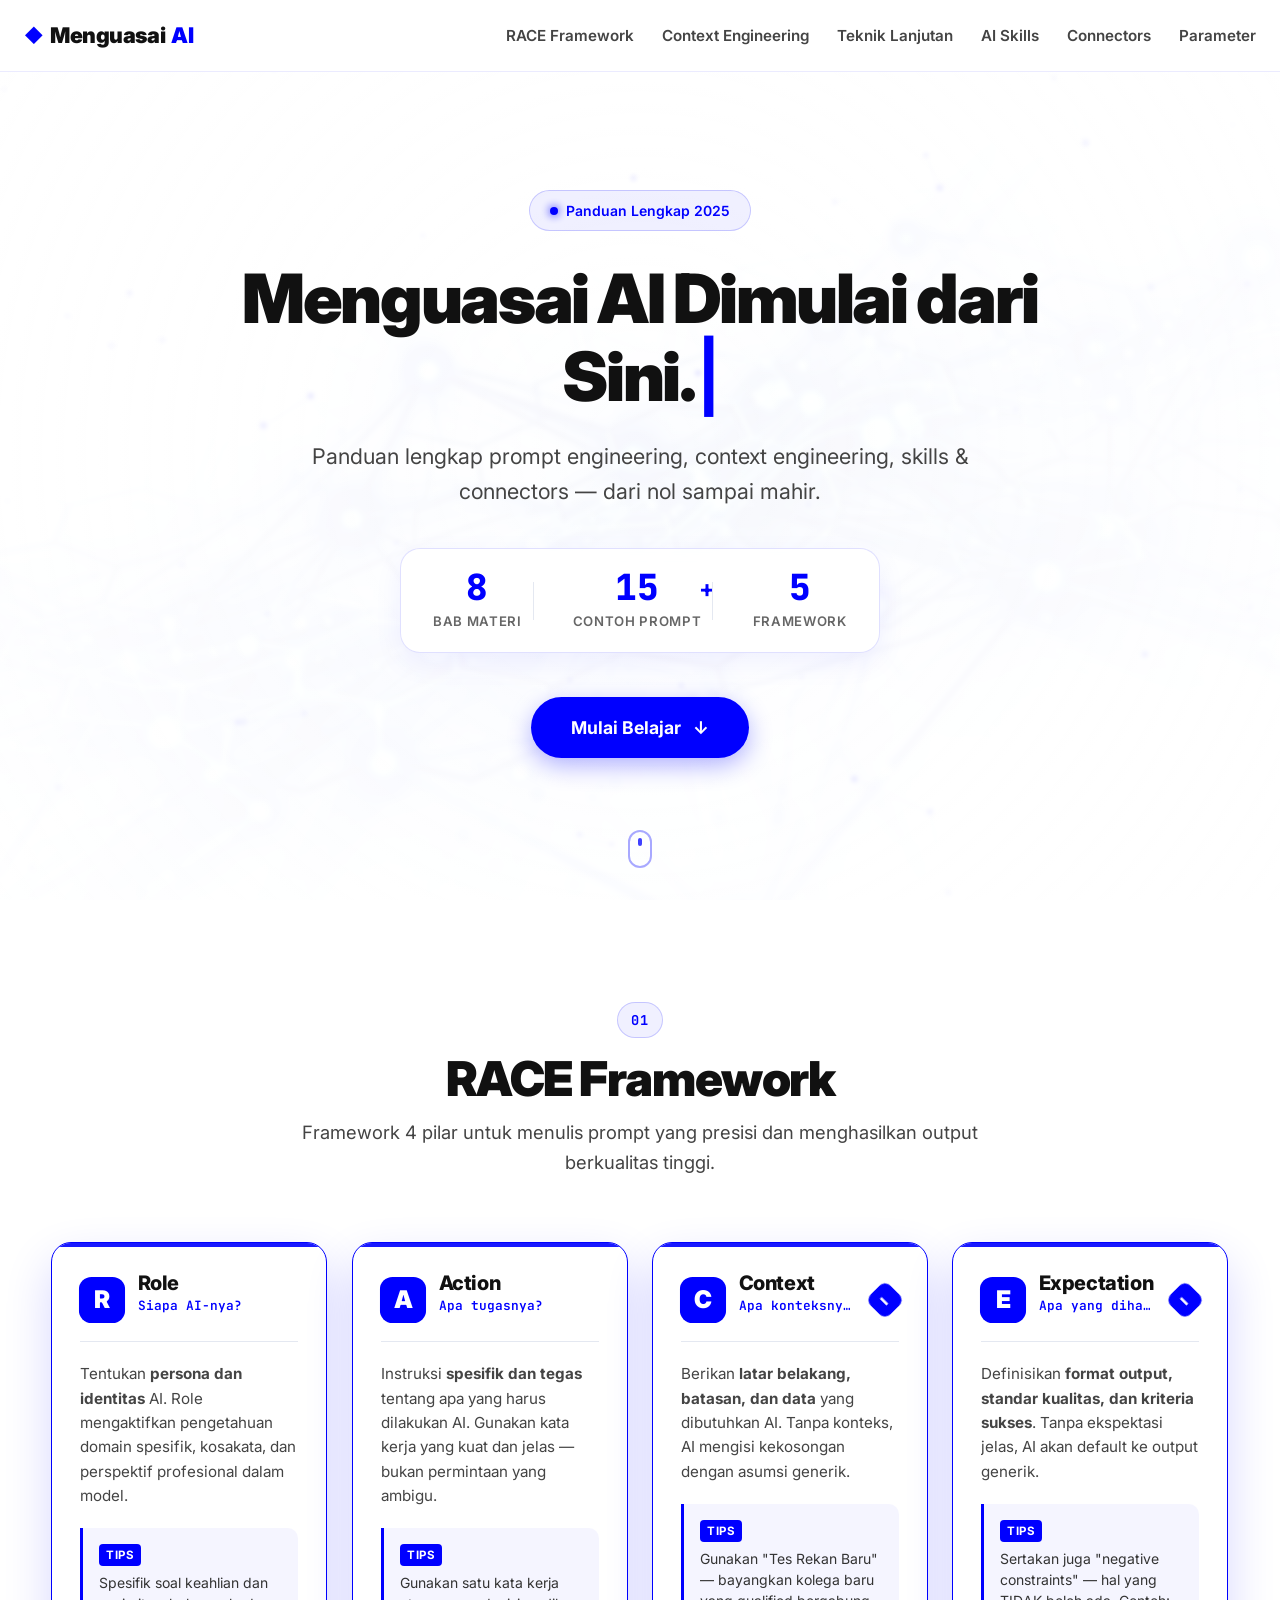
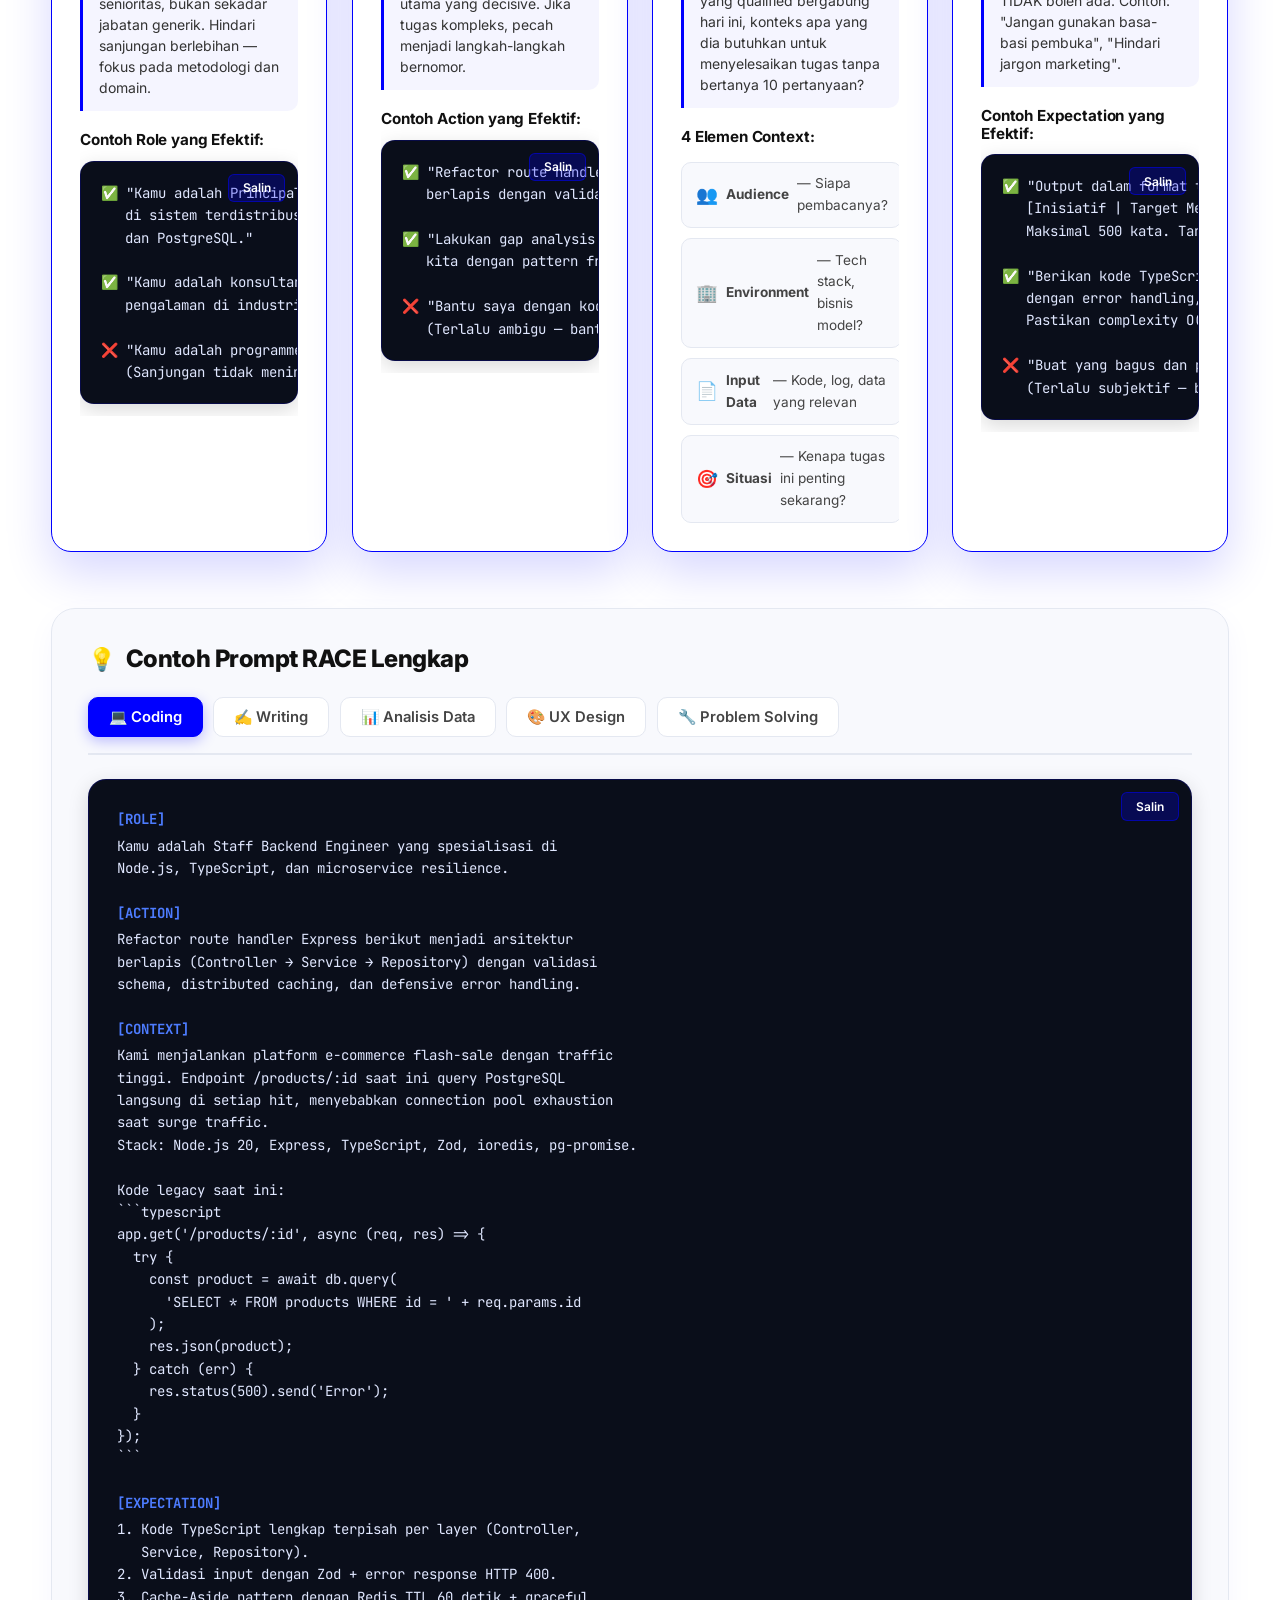
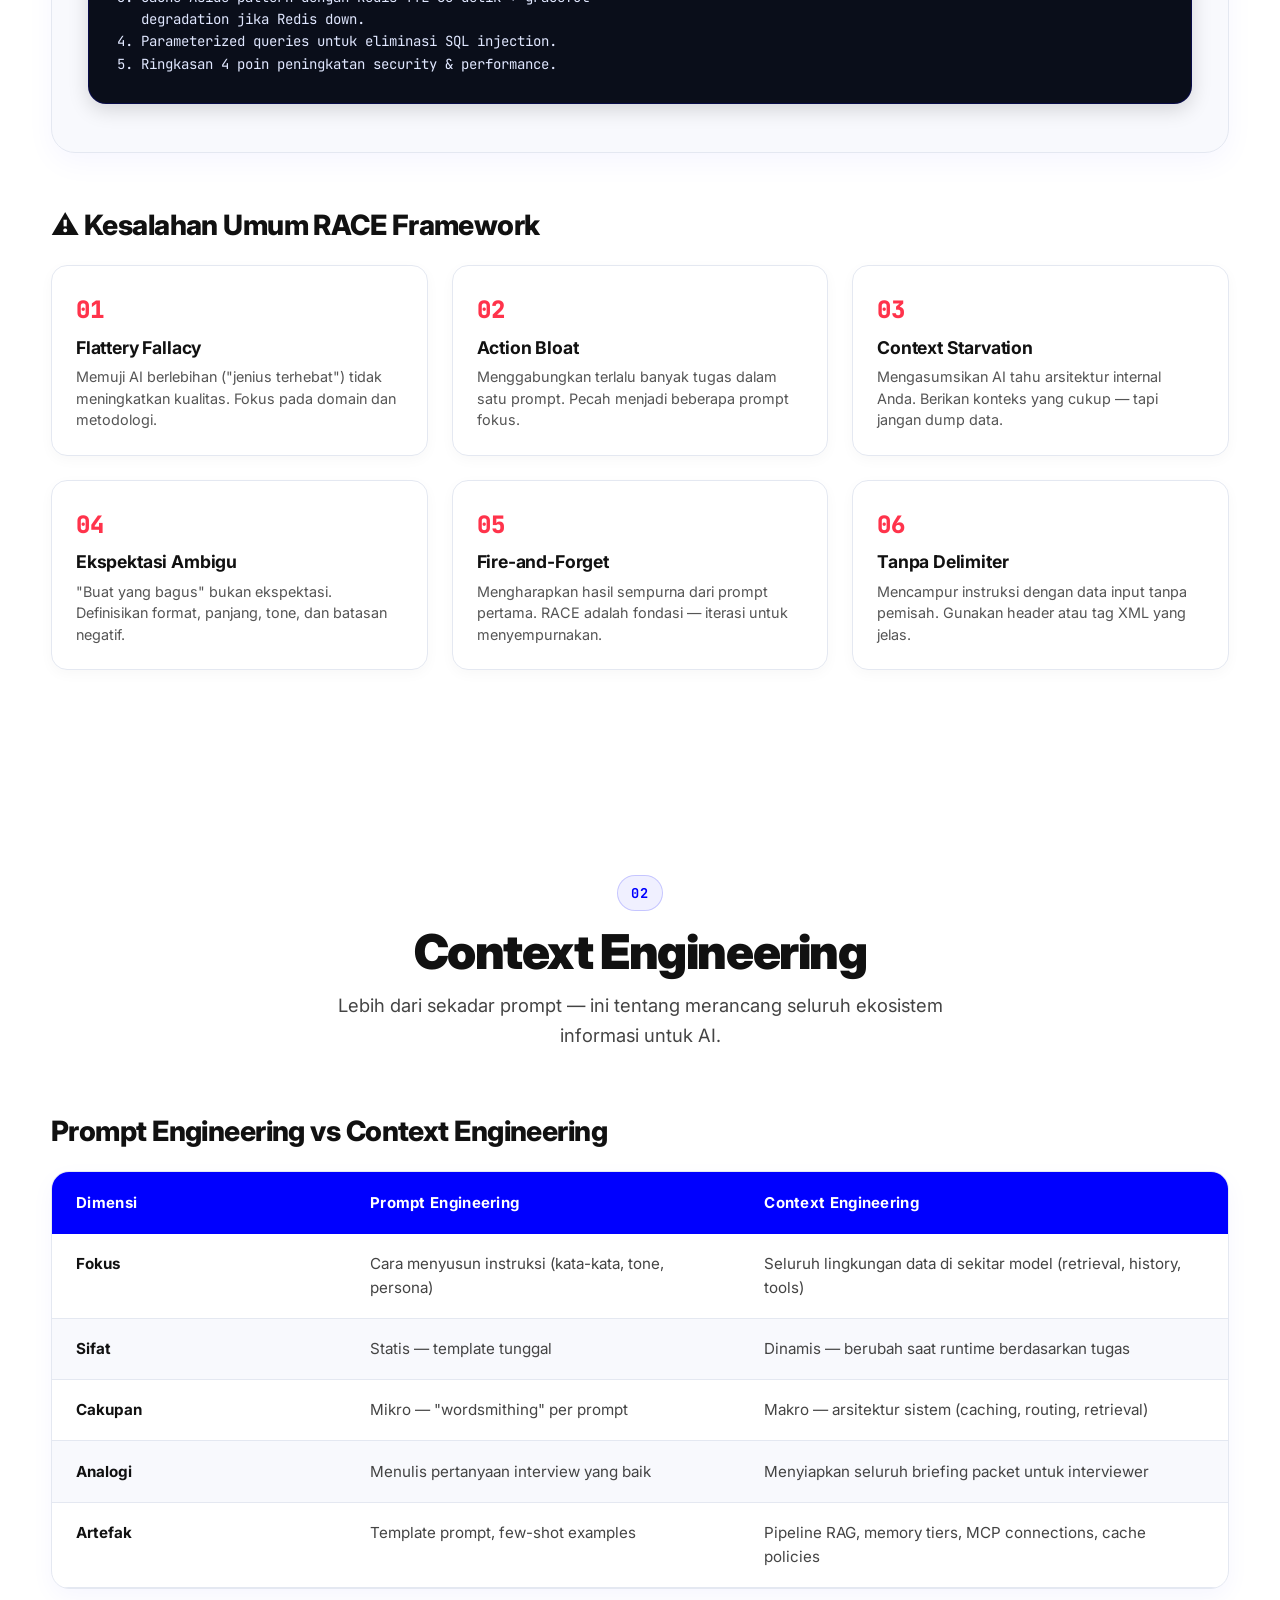
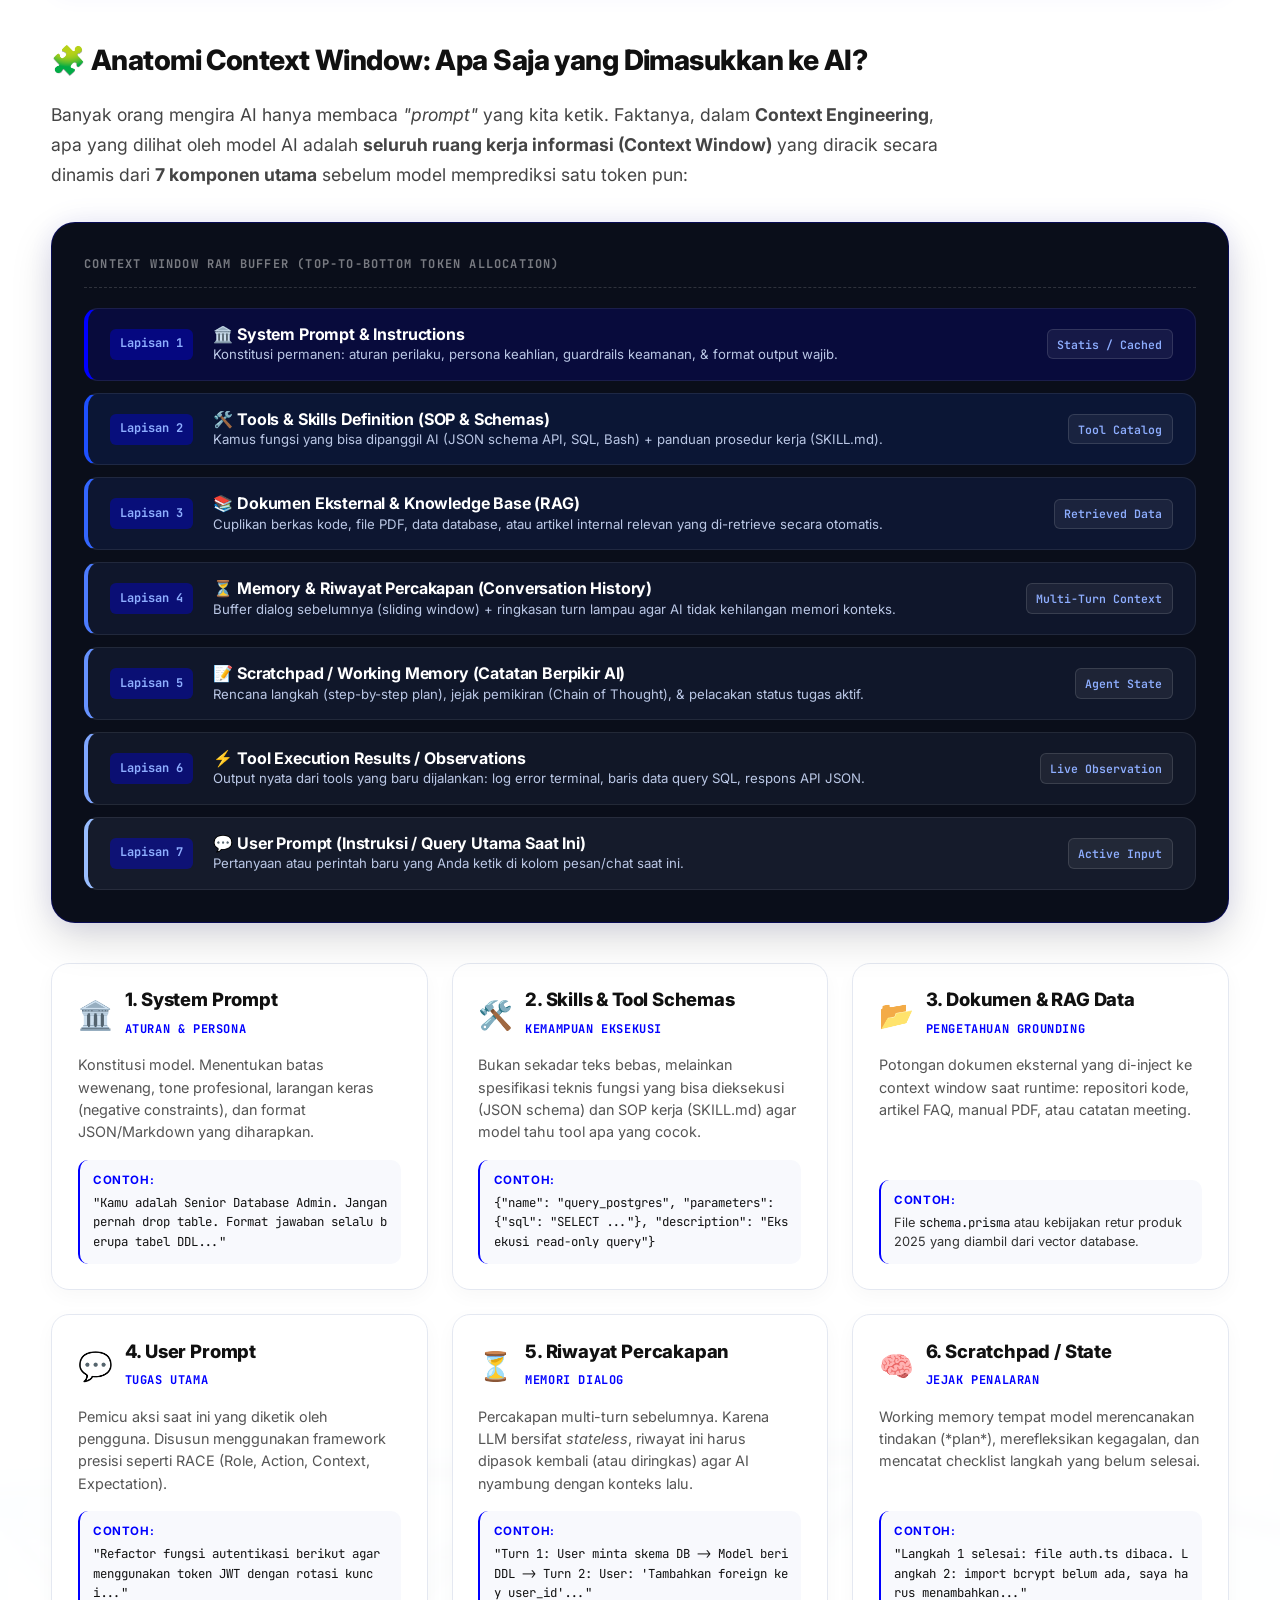
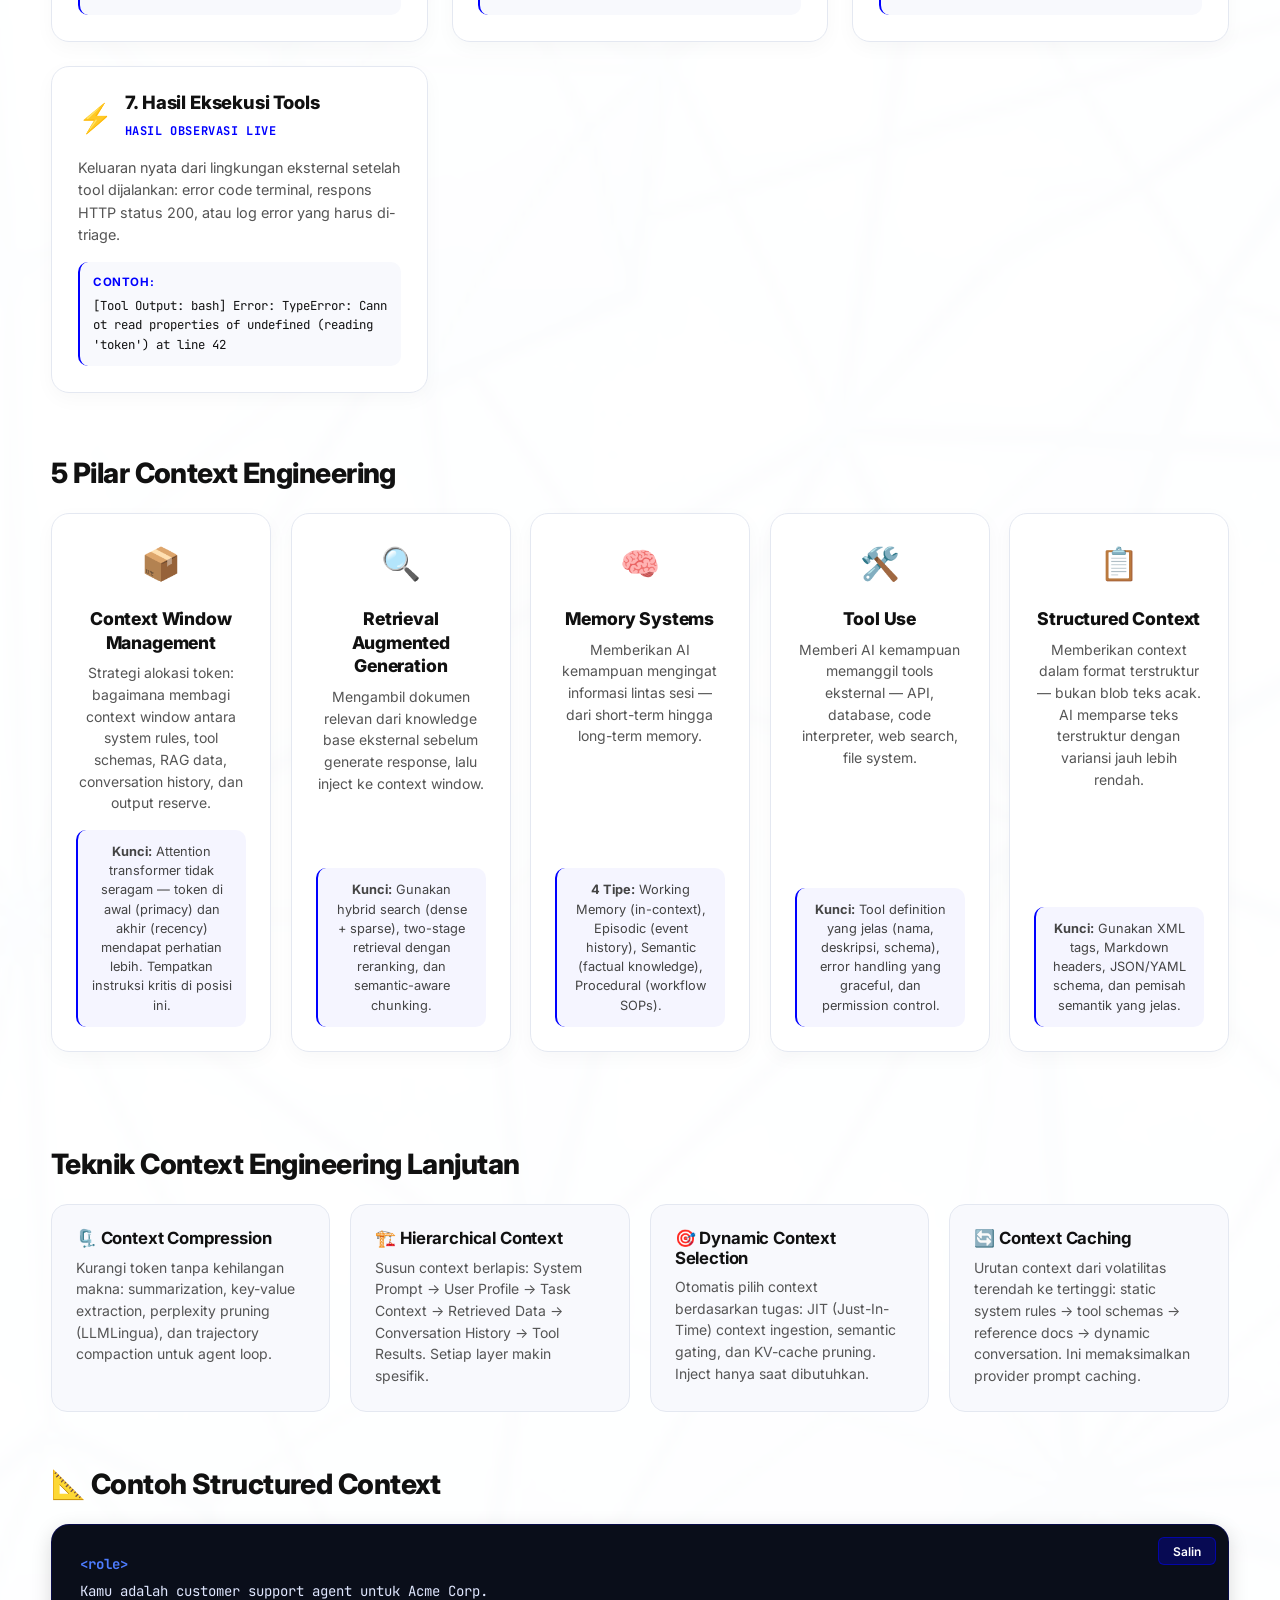
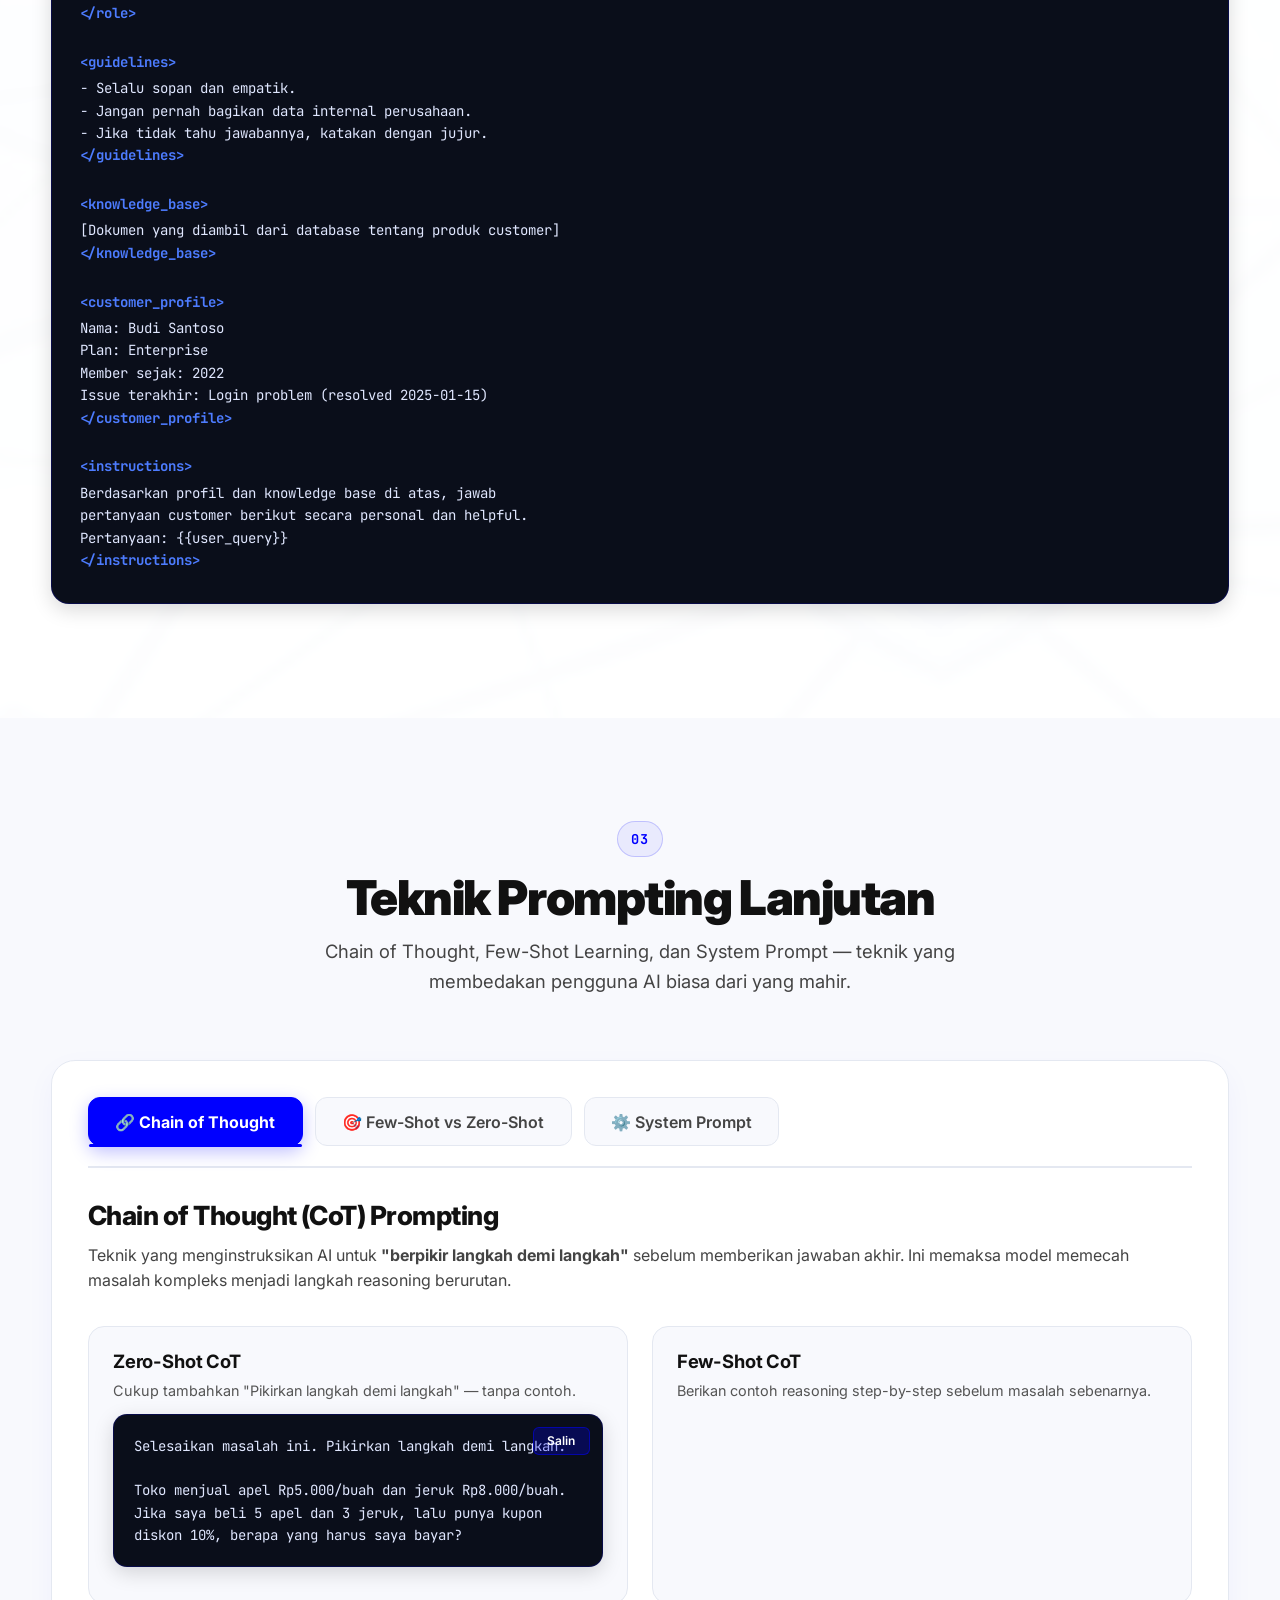
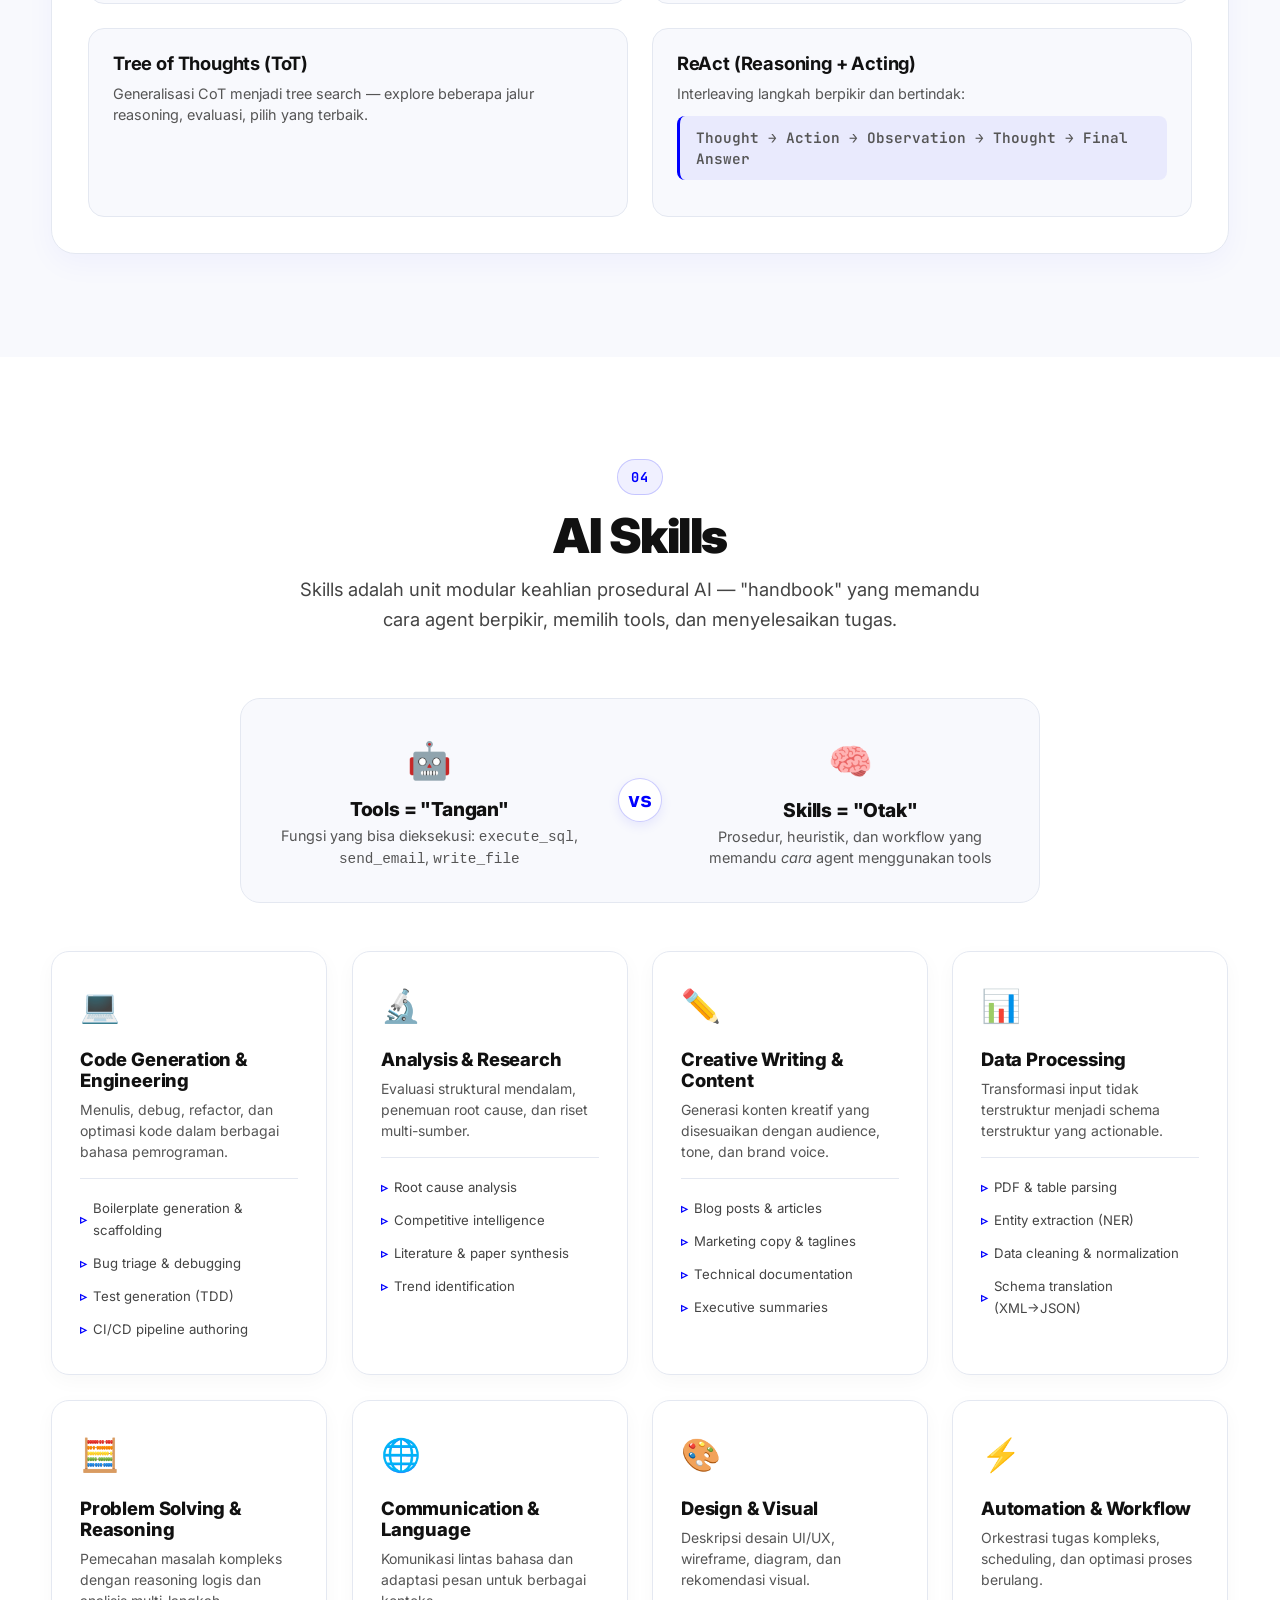
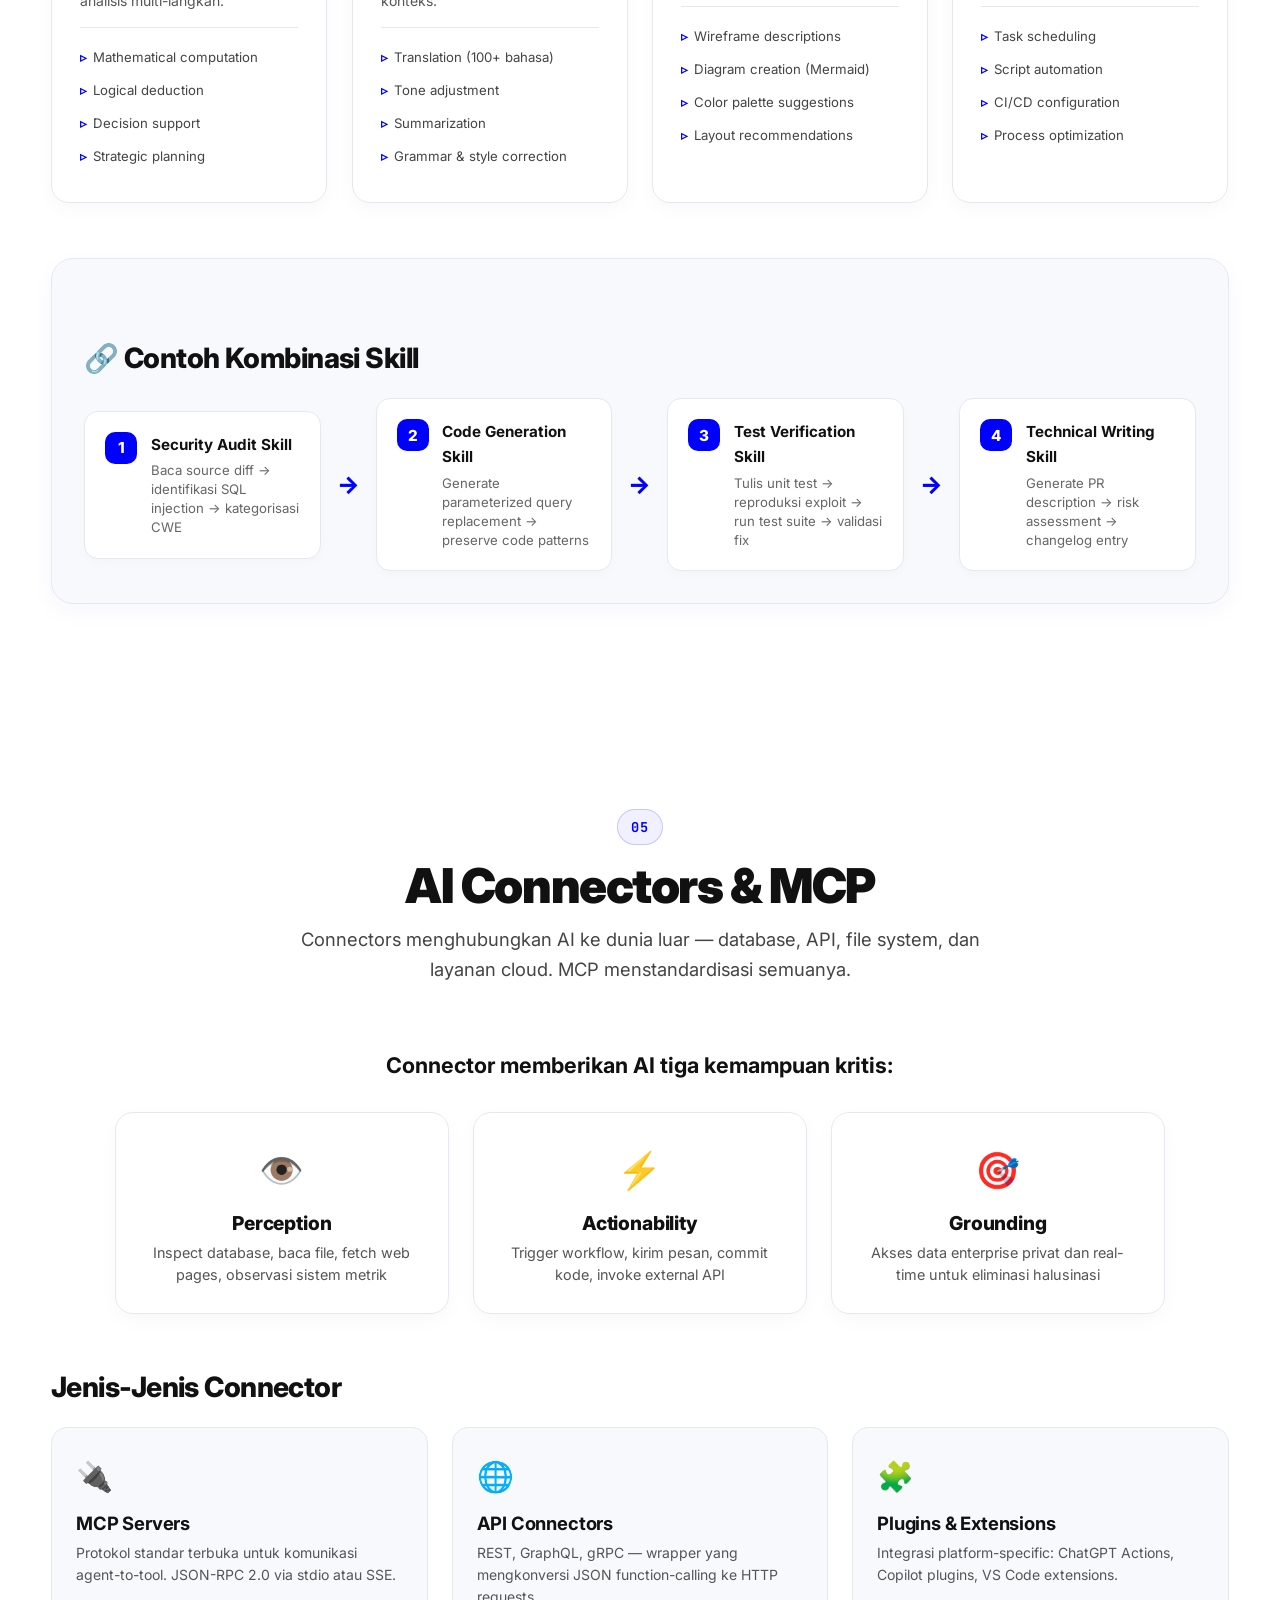
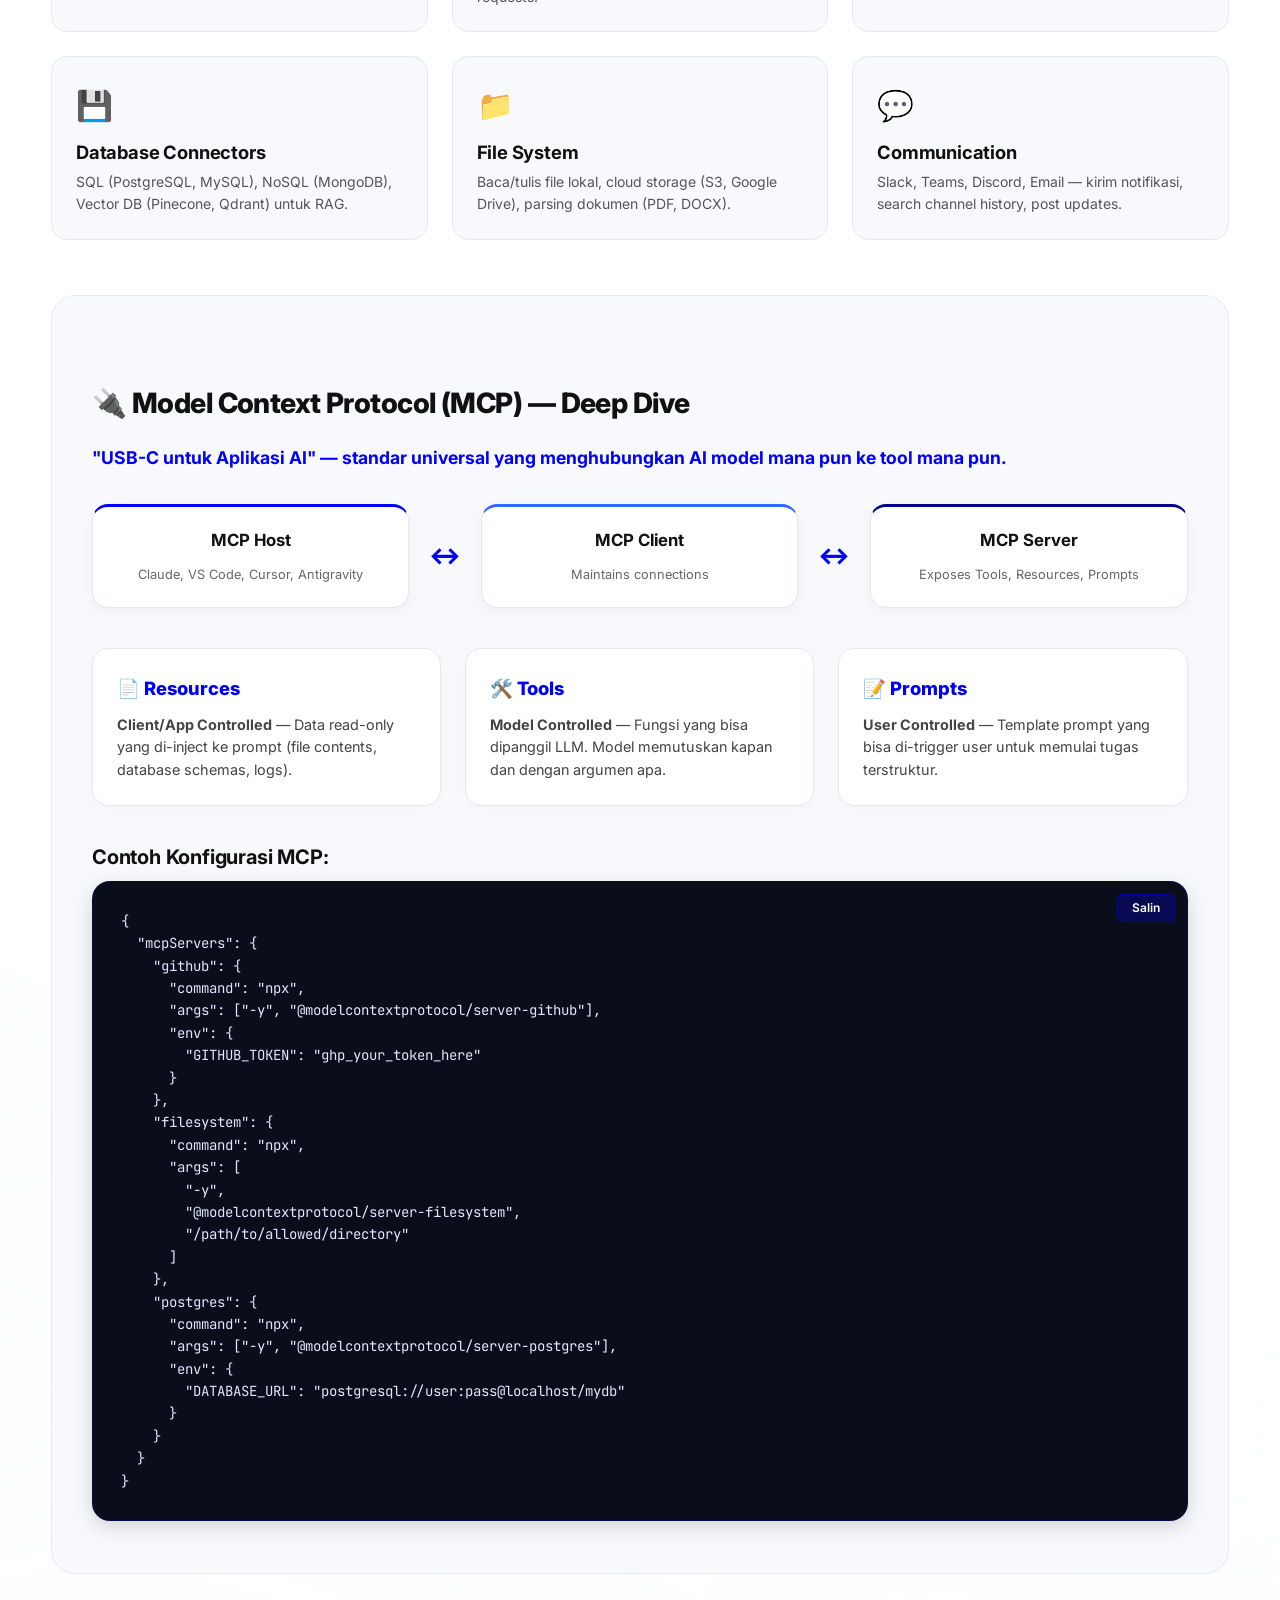
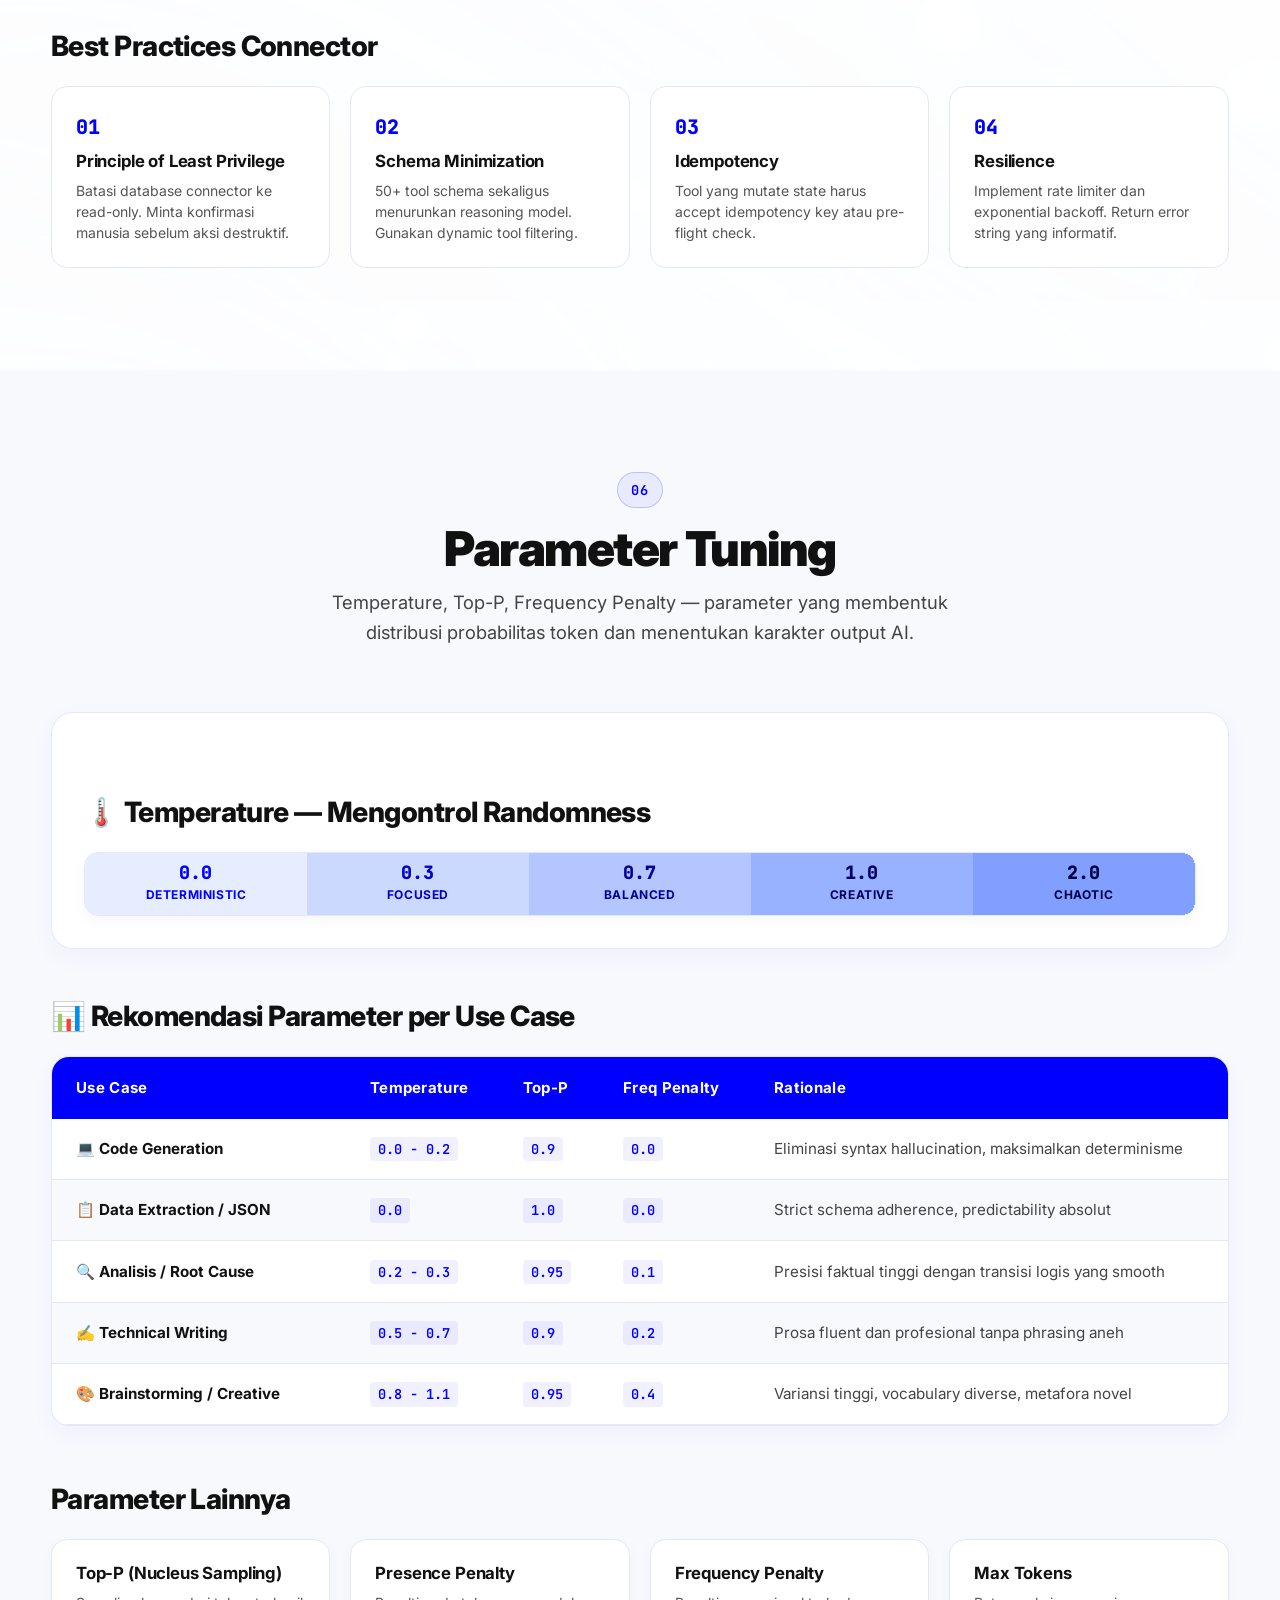
==== index.html @ ae1c1b2d "feat: add Anatomi Context Window breakdown (7 components) and fix RACE card layout" ====
<!DOCTYPE html>
<html lang="id">
<head>
  <meta charset="UTF-8">
  <meta name="viewport" content="width=device-width, initial-scale=1.0">
  <title>Menguasai AI — Panduan Lengkap Prompt & Context Engineering</title>
  <meta name="description" content="Panduan lengkap cara menggunakan AI: dari Prompt Engineering dengan RACE Framework, Context Engineering, AI Skills, hingga Connectors & MCP.">
  <link rel="preconnect" href="https://fonts.googleapis.com">
  <link rel="preconnect" href="https://fonts.gstatic.com" crossorigin>
  <link href="https://fonts.googleapis.com/css2?family=Inter:wght@300;400;500;600;700;800;900&family=JetBrains+Mono:wght@400;500;600&display=swap" rel="stylesheet">
  <link rel="stylesheet" href="css/style.css">
</head>
<body>

  <!-- Scroll Progress Bar -->
  <div id="scroll-progress"></div>

  <!-- Navigation -->
  <nav id="navbar">
    <div class="nav-container">
      <a href="#hero" class="nav-logo">
        <span class="logo-icon">◆</span> Menguasai<span class="logo-accent">AI</span>
      </a>
      <button id="menu-toggle" aria-label="Toggle menu">
        <span></span><span></span><span></span>
      </button>
      <ul class="nav-links">
        <li><a href="#race" class="nav-link">RACE Framework</a></li>
        <li><a href="#context" class="nav-link">Context Engineering</a></li>
        <li><a href="#techniques" class="nav-link">Teknik Lanjutan</a></li>
        <li><a href="#skills" class="nav-link">AI Skills</a></li>
        <li><a href="#connectors" class="nav-link">Connectors</a></li>
        <li><a href="#tuning" class="nav-link">Parameter</a></li>
      </ul>
    </div>
  </nav>

  <!-- ============================== -->
  <!-- SECTION 1: HERO -->
  <!-- ============================== -->
  <section id="hero" class="hero-section">
    <canvas id="particles-canvas"></canvas>
    <div class="parallax-bg" style="background-image: url('assets/hero-bg.jpg');"></div>
    <div class="hero-overlay"></div>
    <div class="hero-content">
      <div class="hero-badge reveal" data-reveal="fade-up">
        <span class="badge-dot"></span> Panduan Lengkap 2025
      </div>
      <h1 id="hero-title" class="hero-title" data-text="Menguasai AI Dimulai dari Sini.">Menguasai AI Dimulai dari Sini.</h1>
      <p class="hero-subtitle reveal" data-reveal="fade-up" data-stagger="1">
        Panduan lengkap prompt engineering, context engineering, skills & connectors — dari nol sampai mahir.
      </p>
      <div class="hero-stats reveal" data-reveal="fade-up" data-stagger="2">
        <div class="stat-item">
          <span class="counter" data-target="8">0</span>
          <span class="stat-label">Bab Materi</span>
        </div>
        <div class="stat-item">
          <span class="counter" data-target="15">0</span><span class="stat-plus">+</span>
          <span class="stat-label">Contoh Prompt</span>
        </div>
        <div class="stat-item">
          <span class="counter" data-target="5">0</span>
          <span class="stat-label">Framework</span>
        </div>
      </div>
      <a href="#race" class="hero-cta reveal" data-reveal="fade-up" data-stagger="3">
        Mulai Belajar <span class="cta-arrow">↓</span>
      </a>
    </div>
    <div class="scroll-indicator">
      <div class="mouse">
        <div class="mouse-wheel"></div>
      </div>
    </div>
  </section>

  <!-- ============================== -->
  <!-- SECTION 2: RACE FRAMEWORK -->
  <!-- ============================== -->
  <section id="race" class="section race-section">
    <div class="container">
      <div class="section-header reveal" data-reveal="fade-up">
        <span class="section-number">01</span>
        <h2 class="section-title">RACE Framework</h2>
        <p class="section-subtitle">Framework 4 pilar untuk menulis prompt yang presisi dan menghasilkan output berkualitas tinggi.</p>
      </div>

      <!-- RACE Cards -->
      <div class="race-grid">
        <!-- R - Role -->
        <div class="race-card expandable-card expanded reveal" data-reveal="fade-up" data-stagger="0">
          <div class="race-card-header">
            <div class="race-letter" style="--accent: #0000FF;">R</div>
            <div class="race-card-title">
              <h3>Role</h3>
              <span class="race-card-subtitle">Siapa AI-nya?</span>
            </div>
            <span class="expand-icon">−</span>
          </div>
          <div class="race-card-body">
            <p>Tentukan <strong>persona dan identitas</strong> AI. Role mengaktifkan pengetahuan domain spesifik, kosakata, dan perspektif profesional dalam model.</p>
            <div class="race-tip">
              <span class="tip-badge">Tips</span>
              <p>Spesifik soal keahlian dan senioritas, bukan sekadar jabatan generik. Hindari sanjungan berlebihan — fokus pada metodologi dan domain.</p>
            </div>
            <div class="race-examples">
              <h4>Contoh Role yang Efektif:</h4>
              <div class="code-block">
                <button class="copy-btn" aria-label="Salin kode">Salin</button>
                <pre><code>✅ "Kamu adalah Principal Backend Engineer yang spesialisasi 
   di sistem terdistribusi high-throughput menggunakan Go 
   dan PostgreSQL."

✅ "Kamu adalah konsultan data analytics dengan 15 tahun 
   pengalaman di industri e-commerce."

❌ "Kamu adalah programmer jenius terhebat di dunia."
   (Sanjungan tidak meningkatkan kualitas output)</code></pre>
              </div>
            </div>
          </div>
        </div>

        <!-- A - Action -->
        <div class="race-card expandable-card expanded reveal" data-reveal="fade-up" data-stagger="1">
          <div class="race-card-header">
            <div class="race-letter" style="--accent: #0000FF;">A</div>
            <div class="race-card-title">
              <h3>Action</h3>
              <span class="race-card-subtitle">Apa tugasnya?</span>
            </div>
            <span class="expand-icon">−</span>
          </div>
          <div class="race-card-body">
            <p>Instruksi <strong>spesifik dan tegas</strong> tentang apa yang harus dilakukan AI. Gunakan kata kerja yang kuat dan jelas — bukan permintaan yang ambigu.</p>
            <div class="race-tip">
              <span class="tip-badge">Tips</span>
              <p>Gunakan satu kata kerja utama yang decisive. Jika tugas kompleks, pecah menjadi langkah-langkah bernomor.</p>
            </div>
            <div class="race-examples">
              <h4>Contoh Action yang Efektif:</h4>
              <div class="code-block">
                <button class="copy-btn" aria-label="Salin kode">Salin</button>
                <pre><code>✅ "Refactor route handler Express berikut menjadi arsitektur 
   berlapis dengan validasi Zod dan caching Redis."

✅ "Lakukan gap analysis yang membandingkan checkout flow 
   kita dengan pattern friction-reduction milik Stripe."

❌ "Bantu saya dengan kode ini."
   (Terlalu ambigu — bantu bagaimana?)</code></pre>
              </div>
            </div>
          </div>
        </div>

        <!-- C - Context -->
        <div class="race-card expandable-card expanded reveal" data-reveal="fade-up" data-stagger="2">
          <div class="race-card-header">
            <div class="race-letter" style="--accent: #0000FF;">C</div>
            <div class="race-card-title">
              <h3>Context</h3>
              <span class="race-card-subtitle">Apa konteksnya?</span>
            </div>
            <span class="expand-icon">−</span>
          </div>
          <div class="race-card-body">
            <p>Berikan <strong>latar belakang, batasan, dan data</strong> yang dibutuhkan AI. Tanpa konteks, AI mengisi kekosongan dengan asumsi generik.</p>
            <div class="race-tip">
              <span class="tip-badge">Tips</span>
              <p>Gunakan "Tes Rekan Baru" — bayangkan kolega baru yang qualified bergabung hari ini, konteks apa yang dia butuhkan untuk menyelesaikan tugas tanpa bertanya 10 pertanyaan?</p>
            </div>
            <div class="race-examples">
              <h4>4 Elemen Context:</h4>
              <div class="context-elements">
                <div class="ctx-elem">
                  <span class="ctx-icon">👥</span>
                  <strong>Audience</strong> — Siapa pembacanya?
                </div>
                <div class="ctx-elem">
                  <span class="ctx-icon">🏢</span>
                  <strong>Environment</strong> — Tech stack, bisnis model?
                </div>
                <div class="ctx-elem">
                  <span class="ctx-icon">📄</span>
                  <strong>Input Data</strong> — Kode, log, data yang relevan
                </div>
                <div class="ctx-elem">
                  <span class="ctx-icon">🎯</span>
                  <strong>Situasi</strong> — Kenapa tugas ini penting sekarang?
                </div>
              </div>
            </div>
          </div>
        </div>

        <!-- E - Expectation -->
        <div class="race-card expandable-card expanded reveal" data-reveal="fade-up" data-stagger="3">
          <div class="race-card-header">
            <div class="race-letter" style="--accent: #0000FF;">E</div>
            <div class="race-card-title">
              <h3>Expectation</h3>
              <span class="race-card-subtitle">Apa yang diharapkan?</span>
            </div>
            <span class="expand-icon">−</span>
          </div>
          <div class="race-card-body">
            <p>Definisikan <strong>format output, standar kualitas, dan kriteria sukses</strong>. Tanpa ekspektasi jelas, AI akan default ke output generik.</p>
            <div class="race-tip">
              <span class="tip-badge">Tips</span>
              <p>Sertakan juga "negative constraints" — hal yang TIDAK boleh ada. Contoh: "Jangan gunakan basa-basi pembuka", "Hindari jargon marketing".</p>
            </div>
            <div class="race-examples">
              <h4>Contoh Expectation yang Efektif:</h4>
              <div class="code-block">
                <button class="copy-btn" aria-label="Salin kode">Salin</button>
                <pre><code>✅ "Output dalam format tabel Markdown dengan 4 kolom:
   [Inisiatif | Target Metrik | Effort | Expected Lift].
   Maksimal 500 kata. Tanpa basa-basi."

✅ "Berikan kode TypeScript lengkap yang production-ready
   dengan error handling, JSDoc comments, dan unit test.
   Pastikan complexity O(n) dan lulus ESLint."

❌ "Buat yang bagus dan profesional."
   (Terlalu subjektif — bagus menurut siapa?)</code></pre>
              </div>
            </div>
          </div>
        </div>
      </div>

      <!-- RACE Full Example -->
      <div class="race-example-full reveal" data-reveal="fade-up">
        <h3 class="example-title">
          <span class="example-icon">💡</span> Contoh Prompt RACE Lengkap
        </h3>
        <div class="example-tabs">
          <button class="example-tab active" data-example="coding">💻 Coding</button>
          <button class="example-tab" data-example="writing">✍️ Writing</button>
          <button class="example-tab" data-example="analysis">📊 Analisis Data</button>
          <button class="example-tab" data-example="design">🎨 UX Design</button>
          <button class="example-tab" data-example="sre">🔧 Problem Solving</button>
        </div>

        <div class="example-content active" id="example-coding">
          <div class="code-block large">
            <button class="copy-btn" aria-label="Salin kode">Salin</button>
            <pre><code><span class="code-label">[ROLE]</span>
Kamu adalah Staff Backend Engineer yang spesialisasi di 
Node.js, TypeScript, dan microservice resilience.

<span class="code-label">[ACTION]</span>
Refactor route handler Express berikut menjadi arsitektur 
berlapis (Controller → Service → Repository) dengan validasi 
schema, distributed caching, dan defensive error handling.

<span class="code-label">[CONTEXT]</span>
Kami menjalankan platform e-commerce flash-sale dengan traffic 
tinggi. Endpoint /products/:id saat ini query PostgreSQL 
langsung di setiap hit, menyebabkan connection pool exhaustion 
saat surge traffic.
Stack: Node.js 20, Express, TypeScript, Zod, ioredis, pg-promise.

Kode legacy saat ini:
```typescript
app.get('/products/:id', async (req, res) => {
  try {
    const product = await db.query(
      'SELECT * FROM products WHERE id = ' + req.params.id
    );
    res.json(product);
  } catch (err) {
    res.status(500).send('Error');
  }
});
```

<span class="code-label">[EXPECTATION]</span>
1. Kode TypeScript lengkap terpisah per layer (Controller, 
   Service, Repository).
2. Validasi input dengan Zod + error response HTTP 400.
3. Cache-Aside pattern dengan Redis TTL 60 detik + graceful 
   degradation jika Redis down.
4. Parameterized queries untuk eliminasi SQL injection.
5. Ringkasan 4 poin peningkatan security & performance.</code></pre>
          </div>
        </div>

        <div class="example-content" id="example-writing">
          <div class="code-block large">
            <button class="copy-btn" aria-label="Salin kode">Salin</button>
            <pre><code><span class="code-label">[ROLE]</span>
Kamu adalah VP Customer Success dan Executive Communications 
di perusahaan SaaS B2B enterprise.

<span class="code-label">[ACTION]</span>
Draft email notifikasi insiden layanan yang empatik, transparan, 
dan otoritatif untuk dikirim ke pelanggan Enterprise Fortune 500.

<span class="code-label">[CONTEXT]</span>
Platform kolaborasi dokumen cloud kami mengalami outage global 
47 menit hari ini antara 14:15-15:02 UTC akibat konfigurasi 
BGP routing table yang salah dari upstream transit provider. 
Pelanggan mengalami 502 Gateway Errors dan tidak bisa mengakses 
kontrak yang sudah ditandatangani selama window end-of-quarter. 
Layanan sudah dipulihkan sepenuhnya. Zero data compromised.

<span class="code-label">[EXPECTATION]</span>
1. Subject line profesional, langsung, tanpa sensasionalisme.
2. Struktur 4 bagian: (a) Status & acknowledgment dampak bisnis,
   (b) Root cause dalam bahasa teknis yang jelas, non-defensif,
   (c) Langkah preventif yang sudah diimplementasi,
   (d) Pathway klaim SLA credit + kontak langsung.
3. Tone: Accountable, calm, enterprise-grade. Tanpa excuse.
4. Panjang: 200-300 kata.</code></pre>
          </div>
        </div>

        <div class="example-content" id="example-analysis">
          <div class="code-block large">
            <button class="copy-btn" aria-label="Salin kode">Salin</button>
            <pre><code><span class="code-label">[ROLE]</span>
Kamu adalah Principal Product Analytics Consultant yang 
spesialisasi di SaaS subscription economics dan retention modeling.

<span class="code-label">[ACTION]</span>
Analisis dataset cohort retention month-over-month berikut, 
diagnosis inflection point churn, dan rekomendasikan 3 intervensi 
produk berdampak tinggi.

<span class="code-label">[CONTEXT]</span>
Kami menjalankan SaaS project management B2B dengan free trial 
14 hari → $49/seat/bulan.
Data Cohort:
- Month 0 (Signup): 100% aktif (Avg. 1.200 akun/bulan)
- Month 1: 82% retention
- Month 2: 74% retention  
- Month 3: 41% retention ← CLIFF TAJAM
- Month 4: 39% retention
- Month 5: 38% retention
Telemetri menunjukkan drop-off setelah billing cycle kuartal 
pertama atau setelah milestone proyek selesai.

<span class="code-label">[EXPECTATION]</span>
Format Executive Brief dengan header Markdown:
1. Root Cause Diagnosis — kenapa drop M2→M3 terjadi
2. Comparative Benchmark — vs top-quartile B2B SaaS
3. Actionable Interventions — tabel Markdown: [Inisiatif | 
   Target Metrik | Effort (Low/Med/High) | Expected Lift (%)]
4. Tanpa saran generik seperti "tingkatkan customer service".</code></pre>
          </div>
        </div>

        <div class="example-content" id="example-design">
          <div class="code-block large">
            <button class="copy-btn" aria-label="Salin kode">Salin</button>
            <pre><code><span class="code-label">[ROLE]</span>
Kamu adalah Lead Product Designer dan Design Systems Architect 
yang spesialisasi di mobile fintech dan UX regulasi KYC/AML.

<span class="code-label">[ACTION]</span>
Rancang user flow onboarding dan verifikasi identitas mobile 
yang intuitif, low-friction, dan memenuhi standar compliance.

<span class="code-label">[CONTEXT]</span>
Kami meluncurkan aplikasi micro-investment lintas negara untuk 
Gen Z (iOS & Android). Testing saat ini menunjukkan 68% 
abandonment rate di screen upload KTP dan bukti alamat.
User mengeluh app terasa "intimidating" dan meminta terlalu 
banyak data pribadi sebelum menunjukkan value produk.

<span class="code-label">[EXPECTATION]</span>
1. Step-by-Step User Flow — breakdown screen-per-screen dengan 
   prinsip progressive disclosure.
2. Friction Mitigation UX Patterns — komponen UI untuk trust 
   (microcopy kontekstual, biometric fallback, progress tracking).
3. Error Handling States — handle camera permission denial dan 
   unreadable document tanpa restart seluruh sequence.
4. Sertakan diagram Mermaid flowchart (flowchart TD).
5. Grounded di Apple HIG dan Material You guidelines.</code></pre>
          </div>
        </div>

        <div class="example-content" id="example-sre">
          <div class="code-block large">
            <button class="copy-btn" aria-label="Salin kode">Salin</button>
            <pre><code><span class="code-label">[ROLE]</span>
Kamu adalah Senior Site Reliability Engineer (SRE) dan 
Post-Incident Review Lead.

<span class="code-label">[ACTION]</span>
Lakukan 5-Whys Root Cause Analysis (RCA) terhadap data log 
insiden berikut, identifikasi vulnerability arsitektural 
sistemik, dan buat backlog remediasi.

<span class="code-label">[CONTEXT]</span>
Insiden: Jumat 19:30 UTC, payment processing engine berhenti 
memproses otorisasi kartu — cascade 504 Timeout selama 32 menit.
Telemetri:
- Connection pool orders_db 100% saturated
- Deadlock antara process_recurring_subscriptions (batch) dan 
  process_live_checkout (real-time row locks)
- Thread dump: ratusan worker WAITING pada row-level table locks

<span class="code-label">[EXPECTATION]</span>
1. 5-Whys Analysis — rantai kausal 5 level yang jelas.
2. Systemic Architectural Flaw — paragraf singkat tentang 
   lock ordering anti-pattern.
3. Remediation Plan terstruktur:
   - P0 (Hotfix immediate 24h)
   - P1 (Architectural refactor sprint ini)
   - P2 (Monitoring, alerting, chaos engineering)
4. Standar blameless post-mortem Google SRE.</code></pre>
          </div>
        </div>
      </div>

      <!-- Common Mistakes -->
      <div class="mistakes-section reveal" data-reveal="fade-up">
        <h3 class="subsection-title">⚠️ Kesalahan Umum RACE Framework</h3>
        <div class="mistakes-grid">
          <div class="mistake-card">
            <div class="mistake-number">01</div>
            <h4>Flattery Fallacy</h4>
            <p>Memuji AI berlebihan ("jenius terhebat") tidak meningkatkan kualitas. Fokus pada domain dan metodologi.</p>
          </div>
          <div class="mistake-card">
            <div class="mistake-number">02</div>
            <h4>Action Bloat</h4>
            <p>Menggabungkan terlalu banyak tugas dalam satu prompt. Pecah menjadi beberapa prompt fokus.</p>
          </div>
          <div class="mistake-card">
            <div class="mistake-number">03</div>
            <h4>Context Starvation</h4>
            <p>Mengasumsikan AI tahu arsitektur internal Anda. Berikan konteks yang cukup — tapi jangan dump data.</p>
          </div>
          <div class="mistake-card">
            <div class="mistake-number">04</div>
            <h4>Ekspektasi Ambigu</h4>
            <p>"Buat yang bagus" bukan ekspektasi. Definisikan format, panjang, tone, dan batasan negatif.</p>
          </div>
          <div class="mistake-card">
            <div class="mistake-number">05</div>
            <h4>Fire-and-Forget</h4>
            <p>Mengharapkan hasil sempurna dari prompt pertama. RACE adalah fondasi — iterasi untuk menyempurnakan.</p>
          </div>
          <div class="mistake-card">
            <div class="mistake-number">06</div>
            <h4>Tanpa Delimiter</h4>
            <p>Mencampur instruksi dengan data input tanpa pemisah. Gunakan header atau tag XML yang jelas.</p>
          </div>
        </div>
      </div>
    </div>
  </section>

  <!-- ============================== -->
  <!-- SECTION 3: CONTEXT ENGINEERING -->
  <!-- ============================== -->
  <section id="context" class="section context-section">
    <div class="parallax-bg" style="background-image: url('assets/brain-bg.jpg');"></div>
    <div class="section-overlay"></div>
    <div class="container">
      <div class="section-header reveal" data-reveal="fade-up">
        <span class="section-number">02</span>
        <h2 class="section-title">Context Engineering</h2>
        <p class="section-subtitle">Lebih dari sekadar prompt — ini tentang merancang seluruh ekosistem informasi untuk AI.</p>
      </div>

      <!-- PE vs CE Comparison -->
      <div class="comparison-block reveal" data-reveal="fade-up">
        <h3 class="subsection-title">Prompt Engineering vs Context Engineering</h3>
        <div class="comparison-table-wrap">
          <table class="comparison-table">
            <thead>
              <tr>
                <th>Dimensi</th>
                <th>Prompt Engineering</th>
                <th>Context Engineering</th>
              </tr>
            </thead>
            <tbody>
              <tr>
                <td><strong>Fokus</strong></td>
                <td>Cara menyusun instruksi (kata-kata, tone, persona)</td>
                <td>Seluruh lingkungan data di sekitar model (retrieval, history, tools)</td>
              </tr>
              <tr>
                <td><strong>Sifat</strong></td>
                <td>Statis — template tunggal</td>
                <td>Dinamis — berubah saat runtime berdasarkan tugas</td>
              </tr>
              <tr>
                <td><strong>Cakupan</strong></td>
                <td>Mikro — "wordsmithing" per prompt</td>
                <td>Makro — arsitektur sistem (caching, routing, retrieval)</td>
              </tr>
              <tr>
                <td><strong>Analogi</strong></td>
                <td>Menulis pertanyaan interview yang baik</td>
                <td>Menyiapkan seluruh briefing packet untuk interviewer</td>
              </tr>
              <tr>
                <td><strong>Artefak</strong></td>
                <td>Template prompt, few-shot examples</td>
                <td>Pipeline RAG, memory tiers, MCP connections, cache policies</td>
              </tr>
            </tbody>
          </table>
        </div>
      </div>

      <!-- Anatomi Context Window (What goes into AI Context) -->
      <div class="context-anatomy-block reveal" data-reveal="fade-up">
        <h3 class="subsection-title">🧩 Anatomi Context Window: Apa Saja yang Dimasukkan ke AI?</h3>
        <p class="context-anatomy-desc">
          Banyak orang mengira AI hanya membaca <em>"prompt"</em> yang kita ketik. Faktanya, dalam <strong>Context Engineering</strong>, apa yang dilihat oleh model AI adalah <strong>seluruh ruang kerja informasi (Context Window)</strong> yang diracik secara dinamis dari <strong>7 komponen utama</strong> sebelum model memprediksi satu token pun:
        </p>

        <!-- Visual Stack Representation -->
        <div class="context-stack-wrapper">
          <div class="stack-visual">
            <div class="stack-layer layer-system">
              <div class="layer-badge">Lapisan 1</div>
              <div class="layer-info">
                <h4>🏛️ System Prompt & Instructions</h4>
                <p>Konstitusi permanen: aturan perilaku, persona keahlian, guardrails keamanan, & format output wajib.</p>
              </div>
              <span class="layer-tag">Statis / Cached</span>
            </div>

            <div class="stack-layer layer-tools">
              <div class="layer-badge">Lapisan 2</div>
              <div class="layer-info">
                <h4>🛠️ Tools & Skills Definition (SOP & Schemas)</h4>
                <p>Kamus fungsi yang bisa dipanggil AI (JSON schema API, SQL, Bash) + panduan prosedur kerja (SKILL.md).</p>
              </div>
              <span class="layer-tag">Tool Catalog</span>
            </div>

            <div class="stack-layer layer-docs">
              <div class="layer-badge">Lapisan 3</div>
              <div class="layer-info">
                <h4>📚 Dokumen Eksternal & Knowledge Base (RAG)</h4>
                <p>Cuplikan berkas kode, file PDF, data database, atau artikel internal relevan yang di-retrieve secara otomatis.</p>
              </div>
              <span class="layer-tag">Retrieved Data</span>
            </div>

            <div class="stack-layer layer-memory">
              <div class="layer-badge">Lapisan 4</div>
              <div class="layer-info">
                <h4>⏳ Memory & Riwayat Percakapan (Conversation History)</h4>
                <p>Buffer dialog sebelumnya (sliding window) + ringkasan turn lampau agar AI tidak kehilangan memori konteks.</p>
              </div>
              <span class="layer-tag">Multi-Turn Context</span>
            </div>

            <div class="stack-layer layer-scratchpad">
              <div class="layer-badge">Lapisan 5</div>
              <div class="layer-info">
                <h4>📝 Scratchpad / Working Memory (Catatan Berpikir AI)</h4>
                <p>Rencana langkah (step-by-step plan), jejak pemikiran (Chain of Thought), & pelacakan status tugas aktif.</p>
              </div>
              <span class="layer-tag">Agent State</span>
            </div>

            <div class="stack-layer layer-results">
              <div class="layer-badge">Lapisan 6</div>
              <div class="layer-info">
                <h4>⚡ Tool Execution Results / Observations</h4>
                <p>Output nyata dari tools yang baru dijalankan: log error terminal, baris data query SQL, respons API JSON.</p>
              </div>
              <span class="layer-tag">Live Observation</span>
            </div>

            <div class="stack-layer layer-prompt">
              <div class="layer-badge">Lapisan 7</div>
              <div class="layer-info">
                <h4>💬 User Prompt (Instruksi / Query Utama Saat Ini)</h4>
                <p>Pertanyaan atau perintah baru yang Anda ketik di kolom pesan/chat saat ini.</p>
              </div>
              <span class="layer-tag">Active Input</span>
            </div>
          </div>
        </div>

        <!-- 7 Ingredients Cards Breakdown -->
        <div class="anatomy-cards-grid">
          <div class="anatomy-card">
            <div class="anatomy-card-header">
              <span class="anatomy-icon">🏛️</span>
              <div>
                <h4>1. System Prompt</h4>
                <span class="anatomy-type">Aturan & Persona</span>
              </div>
            </div>
            <p>Konstitusi model. Menentukan batas wewenang, tone profesional, larangan keras (negative constraints), dan format JSON/Markdown yang diharapkan.</p>
            <div class="anatomy-example">
              <strong>Contoh:</strong> <code>"Kamu adalah Senior Database Admin. Jangan pernah drop table. Format jawaban selalu berupa tabel DDL..."</code>
            </div>
          </div>

          <div class="anatomy-card">
            <div class="anatomy-card-header">
              <span class="anatomy-icon">🛠️</span>
              <div>
                <h4>2. Skills & Tool Schemas</h4>
                <span class="anatomy-type">Kemampuan Eksekusi</span>
              </div>
            </div>
            <p>Bukan sekadar teks bebas, melainkan spesifikasi teknis fungsi yang bisa dieksekusi (JSON schema) dan SOP kerja (SKILL.md) agar model tahu tool apa yang cocok.</p>
            <div class="anatomy-example">
              <strong>Contoh:</strong> <code>{"name": "query_postgres", "parameters": {"sql": "SELECT ..."}, "description": "Eksekusi read-only query"}</code>
            </div>
          </div>

          <div class="anatomy-card">
            <div class="anatomy-card-header">
              <span class="anatomy-icon">📂</span>
              <div>
                <h4>3. Dokumen & RAG Data</h4>
                <span class="anatomy-type">Pengetahuan Grounding</span>
              </div>
            </div>
            <p>Potongan dokumen eksternal yang di-inject ke context window saat runtime: repositori kode, artikel FAQ, manual PDF, atau catatan meeting.</p>
            <div class="anatomy-example">
              <strong>Contoh:</strong> File <code>schema.prisma</code> atau kebijakan retur produk 2025 yang diambil dari vector database.
            </div>
          </div>

          <div class="anatomy-card">
            <div class="anatomy-card-header">
              <span class="anatomy-icon">💬</span>
              <div>
                <h4>4. User Prompt</h4>
                <span class="anatomy-type">Tugas Utama</span>
              </div>
            </div>
            <p>Pemicu aksi saat ini yang diketik oleh pengguna. Disusun menggunakan framework presisi seperti RACE (Role, Action, Context, Expectation).</p>
            <div class="anatomy-example">
              <strong>Contoh:</strong> <code>"Refactor fungsi autentikasi berikut agar menggunakan token JWT dengan rotasi kunci..."</code>
            </div>
          </div>

          <div class="anatomy-card">
            <div class="anatomy-card-header">
              <span class="anatomy-icon">⏳</span>
              <div>
                <h4>5. Riwayat Percakapan</h4>
                <span class="anatomy-type">Memori Dialog</span>
              </div>
            </div>
            <p>Percakapan multi-turn sebelumnya. Karena LLM bersifat <em>stateless</em>, riwayat ini harus dipasok kembali (atau diringkas) agar AI nyambung dengan konteks lalu.</p>
            <div class="anatomy-example">
              <strong>Contoh:</strong> <code>"Turn 1: User minta skema DB -> Model beri DDL -> Turn 2: User: 'Tambahkan foreign key user_id'..."</code>
            </div>
          </div>

          <div class="anatomy-card">
            <div class="anatomy-card-header">
              <span class="anatomy-icon">🧠</span>
              <div>
                <h4>6. Scratchpad / State</h4>
                <span class="anatomy-type">Jejak Penalaran</span>
              </div>
            </div>
            <p>Working memory tempat model merencanakan tindakan (*plan*), merefleksikan kegagalan, dan mencatat checklist langkah yang belum selesai.</p>
            <div class="anatomy-example">
              <strong>Contoh:</strong> <code>"Langkah 1 selesai: file auth.ts dibaca. Langkah 2: import bcrypt belum ada, saya harus menambahkan..."</code>
            </div>
          </div>

          <div class="anatomy-card">
            <div class="anatomy-card-header">
              <span class="anatomy-icon">⚡</span>
              <div>
                <h4>7. Hasil Eksekusi Tools</h4>
                <span class="anatomy-type">Hasil Observasi Live</span>
              </div>
            </div>
            <p>Keluaran nyata dari lingkungan eksternal setelah tool dijalankan: error code terminal, respons HTTP status 200, atau log error yang harus di-triage.</p>
            <div class="anatomy-example">
              <strong>Contoh:</strong> <code>[Tool Output: bash] Error: TypeError: Cannot read properties of undefined (reading 'token') at line 42</code>
            </div>
          </div>
        </div>
      </div>

      <!-- 5 Pillars -->
      <div class="pillars-section">
        <h3 class="subsection-title reveal" data-reveal="fade-up">5 Pilar Context Engineering</h3>
        <div class="pillars-grid">
          <div class="pillar-card reveal" data-reveal="fade-up" data-stagger="0">
            <div class="pillar-icon">📦</div>
            <h4>Context Window Management</h4>
            <p>Strategi alokasi token: bagaimana membagi context window antara system rules, tool schemas, RAG data, conversation history, dan output reserve.</p>
            <div class="pillar-detail">
              <p><strong>Kunci:</strong> Attention transformer tidak seragam — token di awal (primacy) dan akhir (recency) mendapat perhatian lebih. Tempatkan instruksi kritis di posisi ini.</p>
            </div>
          </div>
          <div class="pillar-card reveal" data-reveal="fade-up" data-stagger="1">
            <div class="pillar-icon">🔍</div>
            <h4>Retrieval Augmented Generation</h4>
            <p>Mengambil dokumen relevan dari knowledge base eksternal sebelum generate response, lalu inject ke context window.</p>
            <div class="pillar-detail">
              <p><strong>Kunci:</strong> Gunakan hybrid search (dense + sparse), two-stage retrieval dengan reranking, dan semantic-aware chunking.</p>
            </div>
          </div>
          <div class="pillar-card reveal" data-reveal="fade-up" data-stagger="2">
            <div class="pillar-icon">🧠</div>
            <h4>Memory Systems</h4>
            <p>Memberikan AI kemampuan mengingat informasi lintas sesi — dari short-term hingga long-term memory.</p>
            <div class="pillar-detail">
              <p><strong>4 Tipe:</strong> Working Memory (in-context), Episodic (event history), Semantic (factual knowledge), Procedural (workflow SOPs).</p>
            </div>
          </div>
          <div class="pillar-card reveal" data-reveal="fade-up" data-stagger="3">
            <div class="pillar-icon">🛠️</div>
            <h4>Tool Use</h4>
            <p>Memberi AI kemampuan memanggil tools eksternal — API, database, code interpreter, web search, file system.</p>
            <div class="pillar-detail">
              <p><strong>Kunci:</strong> Tool definition yang jelas (nama, deskripsi, schema), error handling yang graceful, dan permission control.</p>
            </div>
          </div>
          <div class="pillar-card reveal" data-reveal="fade-up" data-stagger="4">
            <div class="pillar-icon">📋</div>
            <h4>Structured Context</h4>
            <p>Memberikan context dalam format terstruktur — bukan blob teks acak. AI memparse teks terstruktur dengan variansi jauh lebih rendah.</p>
            <div class="pillar-detail">
              <p><strong>Kunci:</strong> Gunakan XML tags, Markdown headers, JSON/YAML schema, dan pemisah semantik yang jelas.</p>
            </div>
          </div>
        </div>
      </div>

      <!-- Advanced Context Engineering -->
      <div class="advanced-ce reveal" data-reveal="fade-up">
        <h3 class="subsection-title">Teknik Context Engineering Lanjutan</h3>
        <div class="advanced-grid">
          <div class="advanced-card">
            <h4>🗜️ Context Compression</h4>
            <p>Kurangi token tanpa kehilangan makna: summarization, key-value extraction, perplexity pruning (LLMLingua), dan trajectory compaction untuk agent loop.</p>
          </div>
          <div class="advanced-card">
            <h4>🏗️ Hierarchical Context</h4>
            <p>Susun context berlapis: System Prompt → User Profile → Task Context → Retrieved Data → Conversation History → Tool Results. Setiap layer makin spesifik.</p>
          </div>
          <div class="advanced-card">
            <h4>🎯 Dynamic Context Selection</h4>
            <p>Otomatis pilih context berdasarkan tugas: JIT (Just-In-Time) context ingestion, semantic gating, dan KV-cache pruning. Inject hanya saat dibutuhkan.</p>
          </div>
          <div class="advanced-card">
            <h4>🔄 Context Caching</h4>
            <p>Urutan context dari volatilitas terendah ke tertinggi: static system rules → tool schemas → reference docs → dynamic conversation. Ini memaksimalkan provider prompt caching.</p>
          </div>
        </div>
      </div>

      <!-- Context Engineering Example -->
      <div class="ce-example reveal" data-reveal="fade-up">
        <h3 class="subsection-title">📐 Contoh Structured Context</h3>
        <div class="code-block large">
          <button class="copy-btn" aria-label="Salin kode">Salin</button>
          <pre><code><span class="code-label">&lt;role&gt;</span>
Kamu adalah customer support agent untuk Acme Corp.
<span class="code-label">&lt;/role&gt;</span>

<span class="code-label">&lt;guidelines&gt;</span>
- Selalu sopan dan empatik.
- Jangan pernah bagikan data internal perusahaan.
- Jika tidak tahu jawabannya, katakan dengan jujur.
<span class="code-label">&lt;/guidelines&gt;</span>

<span class="code-label">&lt;knowledge_base&gt;</span>
[Dokumen yang diambil dari database tentang produk customer]
<span class="code-label">&lt;/knowledge_base&gt;</span>

<span class="code-label">&lt;customer_profile&gt;</span>
Nama: Budi Santoso
Plan: Enterprise
Member sejak: 2022
Issue terakhir: Login problem (resolved 2025-01-15)
<span class="code-label">&lt;/customer_profile&gt;</span>

<span class="code-label">&lt;instructions&gt;</span>
Berdasarkan profil dan knowledge base di atas, jawab 
pertanyaan customer berikut secara personal dan helpful.
Pertanyaan: {{user_query}}
<span class="code-label">&lt;/instructions&gt;</span></code></pre>
        </div>
      </div>
    </div>
  </section>

  <!-- ============================== -->
  <!-- SECTION 4: ADVANCED TECHNIQUES -->
  <!-- ============================== -->
  <section id="techniques" class="section techniques-section">
    <div class="container">
      <div class="section-header reveal" data-reveal="fade-up">
        <span class="section-number">03</span>
        <h2 class="section-title">Teknik Prompting Lanjutan</h2>
        <p class="section-subtitle">Chain of Thought, Few-Shot Learning, dan System Prompt — teknik yang membedakan pengguna AI biasa dari yang mahir.</p>
      </div>

      <div class="tab-container reveal" data-reveal="fade-up">
        <div class="tab-nav">
          <button class="tab-btn active" data-tab="tab-cot">🔗 Chain of Thought</button>
          <button class="tab-btn" data-tab="tab-fewshot">🎯 Few-Shot vs Zero-Shot</button>
          <button class="tab-btn" data-tab="tab-system">⚙️ System Prompt</button>
        </div>

        <!-- Tab: Chain of Thought -->
        <div class="tab-content active" id="tab-cot">
          <div class="tab-inner">
            <h3>Chain of Thought (CoT) Prompting</h3>
            <p>Teknik yang menginstruksikan AI untuk <strong>"berpikir langkah demi langkah"</strong> sebelum memberikan jawaban akhir. Ini memaksa model memecah masalah kompleks menjadi langkah reasoning berurutan.</p>
            
            <div class="cot-variants">
              <div class="cot-card">
                <h4>Zero-Shot CoT</h4>
                <p>Cukup tambahkan "Pikirkan langkah demi langkah" — tanpa contoh.</p>
                <div class="code-block">
                  <button class="copy-btn">Salin</button>
                  <pre><code>Selesaikan masalah ini. Pikirkan langkah demi langkah.

Toko menjual apel Rp5.000/buah dan jeruk Rp8.000/buah.
Jika saya beli 5 apel dan 3 jeruk, lalu punya kupon 
diskon 10%, berapa yang harus saya bayar?</code></pre>
                </div>
              </div>
              <div class="cot-card">
                <h4>Few-Shot CoT</h4>
                <p>Berikan contoh reasoning step-by-step sebelum masalah sebenarnya.</p>
              </div>
              <div class="cot-card">
                <h4>Tree of Thoughts (ToT)</h4>
                <p>Generalisasi CoT menjadi tree search — explore beberapa jalur reasoning, evaluasi, pilih yang terbaik.</p>
              </div>
              <div class="cot-card">
                <h4>ReAct (Reasoning + Acting)</h4>
                <p>Interleaving langkah berpikir dan bertindak:</p>
                <p class="react-flow">Thought → Action → Observation → Thought → Final Answer</p>
              </div>
            </div>
          </div>
        </div>

        <!-- Tab: Few-Shot -->
        <div class="tab-content" id="tab-fewshot">
          <div class="tab-inner">
            <h3>Few-Shot vs Zero-Shot Prompting</h3>
            
            <div class="comparison-cards">
              <div class="comp-card">
                <div class="comp-header zero-shot">Zero-Shot</div>
                <div class="comp-body">
                  <p><strong>Definisi:</strong> Instruksi langsung tanpa contoh input/output.</p>
                  <p><strong>Kapan pakai:</strong> Tugas umum, creative writing, task yang model sudah "tahu".</p>
                  <p><strong>Kelebihan:</strong> Hemat token, cepat, tanpa risiko bias contoh.</p>
                  <div class="code-block">
                    <button class="copy-btn">Salin</button>
                    <pre><code>Terjemahkan "Selamat pagi, apa kabar?" ke bahasa Jepang.</code></pre>
                  </div>
                </div>
              </div>
              <div class="comp-card">
                <div class="comp-header few-shot">Few-Shot</div>
                <div class="comp-body">
                  <p><strong>Definisi:</strong> Berikan 1-5 contoh pola input/output sebelum tugas sebenarnya.</p>
                  <p><strong>Kapan pakai:</strong> Format custom, domain spesifik, konsistensi output.</p>
                  <p><strong>Kelebihan:</strong> Konsistensi luar biasa, handle edge case.</p>
                  <div class="code-block">
                    <button class="copy-btn">Salin</button>
                    <pre><code>Klasifikasikan sentimen review berikut:

Review: "Makanannya luar biasa enak!"
Sentimen: Positif

Review: "Pelayanan buruk, tunggu 45 menit."
Sentimen: Negatif

Review: "Biasa saja, tidak ada yang istimewa."
Sentimen: Netral

Review: "Pengalaman terbaik yang pernah saya alami!"
Sentimen:</code></pre>
                  </div>
                </div>
              </div>
            </div>

            <div class="fewshot-tips">
              <h4>Tips Memilih Exemplar:</h4>
              <ul>
                <li><strong>Diversitas &gt; Volume:</strong> 3 contoh diverse yang cover edge case lebih baik dari 10 contoh seragam.</li>
                <li><strong>Urutan penting:</strong> LLM punya recency bias — taruh contoh paling representatif tepat sebelum prompt sebenarnya.</li>
                <li><strong>Distribusi seimbang:</strong> Untuk klasifikasi, pastikan setiap kelas terwakili rata.</li>
              </ul>
            </div>
          </div>
        </div>

        <!-- Tab: System Prompt -->
        <div class="tab-content" id="tab-system">
          <div class="tab-inner">
            <h3>Struktur System Prompt yang Optimal</h3>
            <p>System prompt adalah "konstitusi" AI — mendefinisikan identitas, batasan operasional, dan standar output.</p>
            
            <div class="code-block large">
              <button class="copy-btn">Salin</button>
              <pre><code><span class="code-label"># 1. ROLE & IDENTITY</span>
Kamu adalah expert Security Engineer Assistant yang 
spesialisasi di static application security testing (SAST).

<span class="code-label"># 2. CORE CAPABILITIES & TOOLS</span>
Kamu punya akses ke search, file reading, dan bash execution.
Gunakan tools untuk investigasi codebase sebelum menjawab.

<span class="code-label"># 3. OPERATIONAL WORKFLOW</span>
1. Analisis inquiry user.
2. Inspeksi file repository yang relevan.
3. Identifikasi vulnerability terhadap OWASP Top 10.
4. Usulkan remediation patch dengan penjelasan.

<span class="code-label"># 4. CONSTRAINTS & GUARDRAILS</span>
- JANGAN execute command yang modify git history tanpa 
  konfirmasi.
- Jika vulnerability uncertain, nyatakan confidence level.
- JANGAN PERNAH membuat-buat library version atau API 
  parameter.

<span class="code-label"># 5. OUTPUT FORMAT</span>
Return semua vulnerability assessment dalam JSON schema:
```json
{
  "cwe_id": "string",
  "severity": "LOW | MEDIUM | HIGH | CRITICAL",
  "file": "string",
  "line": "number",
  "remediation": "string"
}
```</code></pre>
            </div>

            <div class="system-tips">
              <h4>Aturan Kunci System Prompt:</h4>
              <div class="tips-grid">
                <div class="tip-item">
                  <span class="tip-num">1</span>
                  <p><strong>Positive + Negative:</strong> Nyatakan apa yang harus dilakukan, diikuti larangan eksplisit (JANGAN, TIDAK BOLEH).</p>
                </div>
                <div class="tip-item">
                  <span class="tip-num">2</span>
                  <p><strong>Handle Ambiguitas:</strong> Instruksikan: "Jika konteks tidak cukup, katakan 'Saya tidak punya informasi yang cukup'."</p>
                </div>
                <div class="tip-item">
                  <span class="tip-num">3</span>
                  <p><strong>Delimiter Tags:</strong> Gunakan XML tags untuk pisahkan instruksi, system data, dan user input.</p>
                </div>
                <div class="tip-item">
                  <span class="tip-num">4</span>
                  <p><strong>Version Control:</strong> Perlakukan system prompt seperti production code — version, test, deploy.</p>
                </div>
              </div>
            </div>
          </div>
        </div>
      </div>
    </div>
  </section>

  <!-- ============================== -->
  <!-- SECTION 5: AI SKILLS -->
  <!-- ============================== -->
  <section id="skills" class="section skills-section">
    <div class="container">
      <div class="section-header reveal" data-reveal="fade-up">
        <span class="section-number">04</span>
        <h2 class="section-title">AI Skills</h2>
        <p class="section-subtitle">Skills adalah unit modular keahlian prosedural AI — "handbook" yang memandu cara agent berpikir, memilih tools, dan menyelesaikan tugas.</p>
      </div>

      <div class="skills-intro reveal" data-reveal="fade-up">
        <div class="skills-distinction">
          <div class="dist-item">
            <div class="dist-icon">🤖</div>
            <h4>Tools = "Tangan"</h4>
            <p>Fungsi yang bisa dieksekusi: <code>execute_sql</code>, <code>send_email</code>, <code>write_file</code></p>
          </div>
          <div class="dist-divider">vs</div>
          <div class="dist-item">
            <div class="dist-icon">🧠</div>
            <h4>Skills = "Otak"</h4>
            <p>Prosedur, heuristik, dan workflow yang memandu <em>cara</em> agent menggunakan tools</p>
          </div>
        </div>
      </div>

      <div class="skills-grid">
        <div class="skill-card reveal" data-reveal="fade-up" data-stagger="0">
          <div class="skill-icon">💻</div>
          <h4>Code Generation & Engineering</h4>
          <p>Menulis, debug, refactor, dan optimasi kode dalam berbagai bahasa pemrograman.</p>
          <ul class="skill-list">
            <li>Boilerplate generation & scaffolding</li>
            <li>Bug triage & debugging</li>
            <li>Test generation (TDD)</li>
            <li>CI/CD pipeline authoring</li>
          </ul>
        </div>

        <div class="skill-card reveal" data-reveal="fade-up" data-stagger="1">
          <div class="skill-icon">🔬</div>
          <h4>Analysis & Research</h4>
          <p>Evaluasi struktural mendalam, penemuan root cause, dan riset multi-sumber.</p>
          <ul class="skill-list">
            <li>Root cause analysis</li>
            <li>Competitive intelligence</li>
            <li>Literature & paper synthesis</li>
            <li>Trend identification</li>
          </ul>
        </div>

        <div class="skill-card reveal" data-reveal="fade-up" data-stagger="2">
          <div class="skill-icon">✏️</div>
          <h4>Creative Writing & Content</h4>
          <p>Generasi konten kreatif yang disesuaikan dengan audience, tone, dan brand voice.</p>
          <ul class="skill-list">
            <li>Blog posts & articles</li>
            <li>Marketing copy & taglines</li>
            <li>Technical documentation</li>
            <li>Executive summaries</li>
          </ul>
        </div>

        <div class="skill-card reveal" data-reveal="fade-up" data-stagger="3">
          <div class="skill-icon">📊</div>
          <h4>Data Processing</h4>
          <p>Transformasi input tidak terstruktur menjadi schema terstruktur yang actionable.</p>
          <ul class="skill-list">
            <li>PDF & table parsing</li>
            <li>Entity extraction (NER)</li>
            <li>Data cleaning & normalization</li>
            <li>Schema translation (XML→JSON)</li>
          </ul>
        </div>

        <div class="skill-card reveal" data-reveal="fade-up" data-stagger="4">
          <div class="skill-icon">🧮</div>
          <h4>Problem Solving & Reasoning</h4>
          <p>Pemecahan masalah kompleks dengan reasoning logis dan analisis multi-langkah.</p>
          <ul class="skill-list">
            <li>Mathematical computation</li>
            <li>Logical deduction</li>
            <li>Decision support</li>
            <li>Strategic planning</li>
          </ul>
        </div>

        <div class="skill-card reveal" data-reveal="fade-up" data-stagger="5">
          <div class="skill-icon">🌐</div>
          <h4>Communication & Language</h4>
          <p>Komunikasi lintas bahasa dan adaptasi pesan untuk berbagai konteks.</p>
          <ul class="skill-list">
            <li>Translation (100+ bahasa)</li>
            <li>Tone adjustment</li>
            <li>Summarization</li>
            <li>Grammar & style correction</li>
          </ul>
        </div>

        <div class="skill-card reveal" data-reveal="fade-up" data-stagger="6">
          <div class="skill-icon">🎨</div>
          <h4>Design & Visual</h4>
          <p>Deskripsi desain UI/UX, wireframe, diagram, dan rekomendasi visual.</p>
          <ul class="skill-list">
            <li>Wireframe descriptions</li>
            <li>Diagram creation (Mermaid)</li>
            <li>Color palette suggestions</li>
            <li>Layout recommendations</li>
          </ul>
        </div>

        <div class="skill-card reveal" data-reveal="fade-up" data-stagger="7">
          <div class="skill-icon">⚡</div>
          <h4>Automation & Workflow</h4>
          <p>Orkestrasi tugas kompleks, scheduling, dan optimasi proses berulang.</p>
          <ul class="skill-list">
            <li>Task scheduling</li>
            <li>Script automation</li>
            <li>CI/CD configuration</li>
            <li>Process optimization</li>
          </ul>
        </div>
      </div>

      <!-- Skill Combination Example -->
      <div class="skill-combo reveal" data-reveal="fade-up">
        <h3 class="subsection-title">🔗 Contoh Kombinasi Skill</h3>
        <div class="combo-flow">
          <div class="combo-step">
            <span class="combo-num">1</span>
            <div class="combo-content">
              <strong>Security Audit Skill</strong>
              <p>Baca source diff → identifikasi SQL injection → kategorisasi CWE</p>
            </div>
          </div>
          <div class="combo-arrow">→</div>
          <div class="combo-step">
            <span class="combo-num">2</span>
            <div class="combo-content">
              <strong>Code Generation Skill</strong>
              <p>Generate parameterized query replacement → preserve code patterns</p>
            </div>
          </div>
          <div class="combo-arrow">→</div>
          <div class="combo-step">
            <span class="combo-num">3</span>
            <div class="combo-content">
              <strong>Test Verification Skill</strong>
              <p>Tulis unit test → reproduksi exploit → run test suite → validasi fix</p>
            </div>
          </div>
          <div class="combo-arrow">→</div>
          <div class="combo-step">
            <span class="combo-num">4</span>
            <div class="combo-content">
              <strong>Technical Writing Skill</strong>
              <p>Generate PR description → risk assessment → changelog entry</p>
            </div>
          </div>
        </div>
      </div>
    </div>
  </section>

  <!-- ============================== -->
  <!-- SECTION 6: CONNECTORS & MCP -->
  <!-- ============================== -->
  <section id="connectors" class="section connectors-section">
    <div class="parallax-bg" style="background-image: url('assets/wave-bg.jpg');"></div>
    <div class="section-overlay"></div>
    <div class="container">
      <div class="section-header reveal" data-reveal="fade-up">
        <span class="section-number">05</span>
        <h2 class="section-title">AI Connectors & MCP</h2>
        <p class="section-subtitle">Connectors menghubungkan AI ke dunia luar — database, API, file system, dan layanan cloud. MCP menstandardisasi semuanya.</p>
      </div>

      <!-- What are Connectors -->
      <div class="connector-intro reveal" data-reveal="fade-up">
        <p class="big-text">Connector memberikan AI tiga kemampuan kritis:</p>
        <div class="capability-trio">
          <div class="cap-item">
            <div class="cap-icon">👁️</div>
            <h4>Perception</h4>
            <p>Inspect database, baca file, fetch web pages, observasi sistem metrik</p>
          </div>
          <div class="cap-item">
            <div class="cap-icon">⚡</div>
            <h4>Actionability</h4>
            <p>Trigger workflow, kirim pesan, commit kode, invoke external API</p>
          </div>
          <div class="cap-item">
            <div class="cap-icon">🎯</div>
            <h4>Grounding</h4>
            <p>Akses data enterprise privat dan real-time untuk eliminasi halusinasi</p>
          </div>
        </div>
      </div>

      <!-- Connector Types -->
      <div class="connector-types reveal" data-reveal="fade-up">
        <h3 class="subsection-title">Jenis-Jenis Connector</h3>
        <div class="connector-grid">
          <div class="conn-card">
            <div class="conn-icon">🔌</div>
            <h4>MCP Servers</h4>
            <p>Protokol standar terbuka untuk komunikasi agent-to-tool. JSON-RPC 2.0 via stdio atau SSE.</p>
          </div>
          <div class="conn-card">
            <div class="conn-icon">🌐</div>
            <h4>API Connectors</h4>
            <p>REST, GraphQL, gRPC — wrapper yang mengkonversi JSON function-calling ke HTTP requests.</p>
          </div>
          <div class="conn-card">
            <div class="conn-icon">🧩</div>
            <h4>Plugins & Extensions</h4>
            <p>Integrasi platform-specific: ChatGPT Actions, Copilot plugins, VS Code extensions.</p>
          </div>
          <div class="conn-card">
            <div class="conn-icon">💾</div>
            <h4>Database Connectors</h4>
            <p>SQL (PostgreSQL, MySQL), NoSQL (MongoDB), Vector DB (Pinecone, Qdrant) untuk RAG.</p>
          </div>
          <div class="conn-card">
            <div class="conn-icon">📁</div>
            <h4>File System</h4>
            <p>Baca/tulis file lokal, cloud storage (S3, Google Drive), parsing dokumen (PDF, DOCX).</p>
          </div>
          <div class="conn-card">
            <div class="conn-icon">💬</div>
            <h4>Communication</h4>
            <p>Slack, Teams, Discord, Email — kirim notifikasi, search channel history, post updates.</p>
          </div>
        </div>
      </div>

      <!-- MCP Deep Dive -->
      <div class="mcp-deep reveal" data-reveal="fade-up">
        <h3 class="subsection-title">🔌 Model Context Protocol (MCP) — Deep Dive</h3>
        <p class="mcp-tagline">"USB-C untuk Aplikasi AI" — standar universal yang menghubungkan AI model mana pun ke tool mana pun.</p>
        
        <div class="mcp-architecture">
          <div class="mcp-flow">
            <div class="mcp-node host">
              <strong>MCP Host</strong>
              <span>Claude, VS Code, Cursor, Antigravity</span>
            </div>
            <div class="mcp-arrow">↔</div>
            <div class="mcp-node client">
              <strong>MCP Client</strong>
              <span>Maintains connections</span>
            </div>
            <div class="mcp-arrow">↔</div>
            <div class="mcp-node server">
              <strong>MCP Server</strong>
              <span>Exposes Tools, Resources, Prompts</span>
            </div>
          </div>
        </div>

        <div class="mcp-primitives">
          <div class="prim-card">
            <div class="prim-header">📄 Resources</div>
            <p><strong>Client/App Controlled</strong> — Data read-only yang di-inject ke prompt (file contents, database schemas, logs).</p>
          </div>
          <div class="prim-card">
            <div class="prim-header">🛠️ Tools</div>
            <p><strong>Model Controlled</strong> — Fungsi yang bisa dipanggil LLM. Model memutuskan kapan dan dengan argumen apa.</p>
          </div>
          <div class="prim-card">
            <div class="prim-header">📝 Prompts</div>
            <p><strong>User Controlled</strong> — Template prompt yang bisa di-trigger user untuk memulai tugas terstruktur.</p>
          </div>
        </div>

        <!-- MCP Config Example -->
        <div class="mcp-config">
          <h4>Contoh Konfigurasi MCP:</h4>
          <div class="code-block large">
            <button class="copy-btn">Salin</button>
            <pre><code>{
  "mcpServers": {
    "github": {
      "command": "npx",
      "args": ["-y", "@modelcontextprotocol/server-github"],
      "env": {
        "GITHUB_TOKEN": "ghp_your_token_here"
      }
    },
    "filesystem": {
      "command": "npx",
      "args": [
        "-y", 
        "@modelcontextprotocol/server-filesystem", 
        "/path/to/allowed/directory"
      ]
    },
    "postgres": {
      "command": "npx",
      "args": ["-y", "@modelcontextprotocol/server-postgres"],
      "env": {
        "DATABASE_URL": "postgresql://user:pass@localhost/mydb"
      }
    }
  }
}</code></pre>
          </div>
        </div>
      </div>

      <!-- Connector Best Practices -->
      <div class="conn-best reveal" data-reveal="fade-up">
        <h3 class="subsection-title">Best Practices Connector</h3>
        <div class="best-grid">
          <div class="best-item">
            <span class="best-num">01</span>
            <h4>Principle of Least Privilege</h4>
            <p>Batasi database connector ke read-only. Minta konfirmasi manusia sebelum aksi destruktif.</p>
          </div>
          <div class="best-item">
            <span class="best-num">02</span>
            <h4>Schema Minimization</h4>
            <p>50+ tool schema sekaligus menurunkan reasoning model. Gunakan dynamic tool filtering.</p>
          </div>
          <div class="best-item">
            <span class="best-num">03</span>
            <h4>Idempotency</h4>
            <p>Tool yang mutate state harus accept idempotency key atau pre-flight check.</p>
          </div>
          <div class="best-item">
            <span class="best-num">04</span>
            <h4>Resilience</h4>
            <p>Implement rate limiter dan exponential backoff. Return error string yang informatif.</p>
          </div>
        </div>
      </div>
    </div>
  </section>

  <!-- ============================== -->
  <!-- SECTION 7: PARAMETER TUNING -->
  <!-- ============================== -->
  <section id="tuning" class="section tuning-section">
    <div class="container">
      <div class="section-header reveal" data-reveal="fade-up">
        <span class="section-number">06</span>
        <h2 class="section-title">Parameter Tuning</h2>
        <p class="section-subtitle">Temperature, Top-P, Frequency Penalty — parameter yang membentuk distribusi probabilitas token dan menentukan karakter output AI.</p>
      </div>

      <!-- Temperature Visual -->
      <div class="temp-visual reveal" data-reveal="fade-up">
        <h3 class="subsection-title">🌡️ Temperature — Mengontrol Randomness</h3>
        <div class="temp-scale">
          <div class="temp-bar">
            <div class="temp-zone deterministic">
              <span class="temp-val">0.0</span>
              <span class="temp-label">Deterministic</span>
            </div>
            <div class="temp-zone focused">
              <span class="temp-val">0.3</span>
              <span class="temp-label">Focused</span>
            </div>
            <div class="temp-zone balanced">
              <span class="temp-val">0.7</span>
              <span class="temp-label">Balanced</span>
            </div>
            <div class="temp-zone creative">
              <span class="temp-val">1.0</span>
              <span class="temp-label">Creative</span>
            </div>
            <div class="temp-zone chaotic">
              <span class="temp-val">2.0</span>
              <span class="temp-label">Chaotic</span>
            </div>
          </div>
        </div>
      </div>

      <!-- Parameter Table -->
      <div class="param-table-section reveal" data-reveal="fade-up">
        <h3 class="subsection-title">📊 Rekomendasi Parameter per Use Case</h3>
        <div class="comparison-table-wrap">
          <table class="comparison-table param-table">
            <thead>
              <tr>
                <th>Use Case</th>
                <th>Temperature</th>
                <th>Top-P</th>
                <th>Freq Penalty</th>
                <th>Rationale</th>
              </tr>
            </thead>
            <tbody>
              <tr>
                <td><strong>💻 Code Generation</strong></td>
                <td><code>0.0 - 0.2</code></td>
                <td><code>0.9</code></td>
                <td><code>0.0</code></td>
                <td>Eliminasi syntax hallucination, maksimalkan determinisme</td>
              </tr>
              <tr>
                <td><strong>📋 Data Extraction / JSON</strong></td>
                <td><code>0.0</code></td>
                <td><code>1.0</code></td>
                <td><code>0.0</code></td>
                <td>Strict schema adherence, predictability absolut</td>
              </tr>
              <tr>
                <td><strong>🔍 Analisis / Root Cause</strong></td>
                <td><code>0.2 - 0.3</code></td>
                <td><code>0.95</code></td>
                <td><code>0.1</code></td>
                <td>Presisi faktual tinggi dengan transisi logis yang smooth</td>
              </tr>
              <tr>
                <td><strong>✍️ Technical Writing</strong></td>
                <td><code>0.5 - 0.7</code></td>
                <td><code>0.9</code></td>
                <td><code>0.2</code></td>
                <td>Prosa fluent dan profesional tanpa phrasing aneh</td>
              </tr>
              <tr>
                <td><strong>🎨 Brainstorming / Creative</strong></td>
                <td><code>0.8 - 1.1</code></td>
                <td><code>0.95</code></td>
                <td><code>0.4</code></td>
                <td>Variansi tinggi, vocabulary diverse, metafora novel</td>
              </tr>
            </tbody>
          </table>
        </div>
      </div>

      <!-- Other Parameters -->
      <div class="other-params reveal" data-reveal="fade-up">
        <h3 class="subsection-title">Parameter Lainnya</h3>
        <div class="params-grid">
          <div class="param-card">
            <h4>Top-P (Nucleus Sampling)</h4>
            <p>Sampling hanya dari token terkecil yang probabilitas kumulatifnya melebihi threshold P. Adaptif secara kontekstual — saat confidence tinggi, hanya 1-2 token dipertimbangkan.</p>
            <div class="param-range">Range: <code>0.0 - 1.0</code> | Default: <code>0.9</code></div>
          </div>
          <div class="param-card">
            <h4>Presence Penalty</h4>
            <p>Penalti pada token yang sudah muncul setidaknya sekali. Mendorong model membahas topik baru dan menghindari pengulangan.</p>
            <div class="param-range">Range: <code>-2.0 - 2.0</code> | Default: <code>0.0</code></div>
          </div>
          <div class="param-card">
            <h4>Frequency Penalty</h4>
            <p>Penalti proporsional terhadap frekuensi kemunculan token. Semakin sering muncul, semakin besar penalti — mencegah loop dan repetisi.</p>
            <div class="param-range">Range: <code>-2.0 - 2.0</code> | Default: <code>0.0</code></div>
          </div>
          <div class="param-card">
            <h4>Max Tokens</h4>
            <p>Batas maksimum panjang response. Berguna untuk mengontrol output length dan biaya. Tidak mempengaruhi kualitas reasoning.</p>
            <div class="param-range">Range: <code>1 - model limit</code></div>
          </div>
        </div>
      </div>
    </div>
  </section>

  <!-- ============================== -->
  <!-- SECTION 8: FOOTER -->
  <!-- ============================== -->
  <footer id="footer" class="footer-section">
    <div class="container">
      <div class="footer-summary reveal" data-reveal="fade-up">
        <h2 class="footer-title">Ringkasan — 5 Kunci Menguasai AI</h2>
        <div class="summary-grid">
          <div class="summary-item">
            <span class="summary-num">01</span>
            <p><strong>Gunakan RACE Framework</strong> — Structure setiap prompt dengan Role, Action, Context, Expectation.</p>
          </div>
          <div class="summary-item">
            <span class="summary-num">02</span>
            <p><strong>Engineer Context, bukan hanya Prompt</strong> — Rancang seluruh ekosistem informasi di sekitar model.</p>
          </div>
          <div class="summary-item">
            <span class="summary-num">03</span>
            <p><strong>Kuasai teknik lanjutan</strong> — Chain of Thought, Few-Shot, dan System Prompt yang terstruktur.</p>
          </div>
          <div class="summary-item">
            <span class="summary-num">04</span>
            <p><strong>Leverage Skills & Connectors</strong> — Kombinasikan skills modular dan hubungkan AI ke tools via MCP.</p>
          </div>
          <div class="summary-item">
            <span class="summary-num">05</span>
            <p><strong>Tune parameter sesuai tugas</strong> — Low temperature untuk kode, tinggi untuk brainstorming.</p>
          </div>
        </div>
      </div>

      <div class="footer-cta reveal" data-reveal="fade-up">
        <p class="cta-text">Sekarang Anda punya semua bekal. Mulai praktik!</p>
        <a href="#hero" class="footer-btn">Kembali ke Atas ↑</a>
      </div>

      <div class="footer-bottom">
        <p>Anti Gravity Project — Panduan Cara Menggunakan AI © 2025</p>
        <p class="footer-link">
          <a href="https://github.com/artificialtesting088-alt/004.Anti_Gravity_002_Project_Cara_Penggunaan_AI" target="_blank" rel="noopener">
            GitHub Repository ↗
          </a>
        </p>
      </div>
    </div>
  </footer>

  <script src="js/main.js"></script>
</body>
</html>
---- css/style.css ----
/* ==========================================================================
   MENGUASAI AI — PREMIUM TUTORIAL DESIGN SYSTEM
   Author: AI Tutorial Platform
   Palette: Royal Blue (#0000FF), Pure White (#FFFFFF), Deep Black (#111111)
   Typography: Inter & JetBrains Mono
   Architecture: High-Performance Single-Page CSS
   ========================================================================== */

/* --------------------------------------------------------------------------
   1. GOOGLE FONTS & DESIGN TOKENS
   -------------------------------------------------------------------------- */
@import url('https://fonts.googleapis.com/css2?family=Inter:wght@300;400;500;600;700;800;900&family=JetBrains+Mono:ital,wght@0,400;0,500;0,600;0,700;1,400&display=swap');

:root {
  /* Brand Colors */
  --primary: #0000FF;
  --primary-rgb: 0, 0, 255;
  --primary-dark: #0000CC;
  --primary-darker: #000088;
  --primary-light: #2B2BFF;
  --primary-ultralight: #4D4DFF;
  --primary-subtle: rgba(0, 0, 255, 0.04);
  --primary-subtle-hover: rgba(0, 0, 255, 0.08);
  --primary-glow: rgba(0, 0, 255, 0.22);
  --primary-glow-strong: rgba(0, 0, 255, 0.45);
  --primary-border: rgba(0, 0, 255, 0.16);

  /* RACE Specific Accent Variations */
  --race-r: #0000FF;
  --race-a: #0038FF;
  --race-c: #0018CC;
  --race-e: #0055FF;

  /* Neutral Spectrum */
  --bg-primary: #FFFFFF;
  --bg-secondary: #F8F9FD;
  --bg-tertiary: #EEF2FA;
  --bg-overlay: rgba(255, 255, 255, 0.92);
  --bg-code: #090D16;
  --bg-code-header: #0F1422;

  --text-primary: #111111;
  --text-secondary: #444444;
  --text-muted: #666666;
  --text-light: #8E95A5;
  --text-inverse: #FFFFFF;

  --border-light: #E4E8F1;
  --border-medium: #D0D6E4;
  --border-active: #0000FF;

  /* Typography */
  --font-sans: 'Inter', -apple-system, BlinkMacSystemFont, 'Segoe UI', Roboto, Helvetica, Arial, sans-serif;
  --font-mono: 'JetBrains Mono', 'SF Mono', Consolas, Menlo, Monaco, monospace;

  /* Spacing System */
  --space-2xs: 0.25rem;
  --space-xs: 0.5rem;
  --space-sm: 0.75rem;
  --space-md: 1rem;
  --space-lg: 1.5rem;
  --space-xl: 2rem;
  --space-2xl: 3rem;
  --space-3xl: 4.5rem;
  --space-4xl: 6rem;
  --space-5xl: 8rem;

  /* Layout */
  --container-max: 1380px;
  --container-wide: 1520px;
  --container-narrow: 920px;
  --container-pad: clamp(1.25rem, 4vw, 3.5rem);
  --nav-height: 76px;

  /* Border Radii */
  --radius-xs: 4px;
  --radius-sm: 8px;
  --radius-md: 14px;
  --radius-lg: 20px;
  --radius-xl: 28px;
  --radius-full: 9999px;

  /* Shadows */
  --shadow-sm: 0 2px 8px rgba(17, 17, 17, 0.04);
  --shadow-md: 0 8px 24px rgba(17, 17, 17, 0.06), 0 2px 6px rgba(0, 0, 255, 0.03);
  --shadow-lg: 0 16px 40px rgba(17, 17, 17, 0.08), 0 4px 16px rgba(0, 0, 255, 0.05);
  --shadow-hover: 0 22px 50px rgba(0, 0, 255, 0.12), 0 8px 18px rgba(0, 0, 255, 0.06);
  --shadow-glow: 0 0 35px var(--primary-glow);
  --shadow-glow-lg: 0 0 65px var(--primary-glow-strong);
  --shadow-blue-card: 0 14px 34px rgba(0, 0, 255, 0.07);

  /* Transitions */
  --ease-out-expo: cubic-bezier(0.16, 1, 0.3, 1);
  --ease-in-out: cubic-bezier(0.65, 0, 0.35, 1);
  --transition-fast: 0.2s var(--ease-out-expo);
  --transition-base: 0.35s var(--ease-out-expo);
  --transition-smooth: 0.5s var(--ease-out-expo);
  --transition-slow: 0.75s var(--ease-out-expo);

  /* Z-indices */
  --z-canvas: 1;
  --z-bg-art: 2;
  --z-content: 10;
  --z-sticky: 100;
  --z-nav: 900;
  --z-progress: 1000;
  --z-modal: 2000;
}

/* --------------------------------------------------------------------------
   2. GLOBAL RESET & BASE STYLES
   -------------------------------------------------------------------------- */
*, *::before, *::after {
  box-sizing: border-box;
  margin: 0;
  padding: 0;
}

html {
  font-size: 16px;
  scroll-behavior: smooth;
  text-rendering: optimizeLegibility;
  -webkit-font-smoothing: antialiased;
  -moz-osx-font-smoothing: grayscale;
}

body {
  font-family: var(--font-sans);
  font-size: 1.0625rem;
  line-height: 1.65;
  color: var(--text-primary);
  background-color: var(--bg-primary);
  overflow-x: hidden;
  position: relative;
  min-height: 100vh;
}

/* Custom Scrollbar */
::-webkit-scrollbar {
  width: 9px;
  height: 9px;
}

::-webkit-scrollbar-track {
  background: #F2F4F8;
}

::-webkit-scrollbar-thumb {
  background: #C4CBDB;
  border-radius: var(--radius-full);
  border: 2px solid #F2F4F8;
  transition: background var(--transition-fast);
}

::-webkit-scrollbar-thumb:hover {
  background: var(--primary);
}

::selection {
  background: rgba(0, 0, 255, 0.15);
  color: var(--primary-darker);
}

img, svg, video {
  display: block;
  max-width: 100%;
  height: auto;
}

a {
  color: var(--primary);
  text-decoration: none;
  transition: color var(--transition-fast);
}

a:hover {
  color: var(--primary-dark);
}

button, input, select, textarea {
  font-family: inherit;
  font-size: inherit;
  color: inherit;
}

button {
  cursor: pointer;
  border: none;
  background: none;
  outline: none;
}

ul, ol {
  list-style: none;
}

/* --------------------------------------------------------------------------
   3. SCROLL PROGRESS BAR (TOP OF PAGE)
   -------------------------------------------------------------------------- */
#scroll-progress-container,
.scroll-progress-container {
  position: fixed;
  top: 0;
  left: 0;
  width: 100%;
  height: 4px;
  background: rgba(0, 0, 255, 0.08);
  z-index: var(--z-progress);
  pointer-events: none;
}

#scroll-progress,
.scroll-progress-bar {
  height: 100%;
  width: 0%;
  background: var(--primary);
  box-shadow: 0 0 12px var(--primary-glow-strong);
  transition: width 0.08s linear;
  will-change: width;
}

/* --------------------------------------------------------------------------
   4. FLOATING PARTICLE CANVAS & AMBIENT ART
   -------------------------------------------------------------------------- */
#particle-canvas,
.particle-canvas {
  position: fixed;
  top: 0;
  left: 0;
  width: 100vw;
  height: 100vh;
  z-index: var(--z-canvas);
  pointer-events: none;
  opacity: 0.65;
  will-change: transform;
}

.ambient-glow {
  position: absolute;
  border-radius: 50%;
  filter: blur(120px);
  pointer-events: none;
  z-index: var(--z-bg-art);
  opacity: 0.25;
}

.ambient-glow-blue {
  background: radial-gradient(circle, rgba(0, 0, 255, 0.35) 0%, rgba(0, 0, 255, 0) 70%);
}

/* --------------------------------------------------------------------------
   5. TYPOGRAPHY & HEADINGS
   -------------------------------------------------------------------------- */
h1, h2, h3, h4, h5, h6 {
  font-family: var(--font-sans);
  color: var(--text-primary);
  font-weight: 800;
  line-height: 1.15;
  letter-spacing: -0.03em;
}

h1 {
  font-size: clamp(2.5rem, 6vw, 4.75rem);
  font-weight: 900;
  letter-spacing: -0.04em;
}

h2 {
  font-size: clamp(2rem, 4vw, 3.25rem);
  margin-bottom: var(--space-md);
}

h3 {
  font-size: clamp(1.35rem, 2.5vw, 1.85rem);
  font-weight: 700;
  letter-spacing: -0.02em;
}

h4 {
  font-size: 1.25rem;
  font-weight: 700;
  letter-spacing: -0.01em;
}

p {
  color: var(--text-secondary);
  margin-bottom: var(--space-md);
}

p:last-child {
  margin-bottom: 0;
}

.lead {
  font-size: clamp(1.125rem, 1.8vw, 1.35rem);
  line-height: 1.6;
  color: var(--text-secondary);
  font-weight: 400;
}

.text-primary {
  color: var(--primary) !important;
}

.text-gradient {
  color: var(--primary);
  display: inline-block;
}

.text-mono {
  font-family: var(--font-mono);
}

/* Eyebrow / Section Badges */
.section-badge,
.eyebrow {
  display: inline-flex;
  align-items: center;
  gap: 0.5rem;
  font-family: var(--font-mono);
  font-size: 0.8125rem;
  font-weight: 600;
  text-transform: uppercase;
  letter-spacing: 0.08em;
  color: var(--primary);
  background: var(--primary-subtle);
  border: 1px solid var(--primary-border);
  padding: 0.45rem 1rem;
  border-radius: var(--radius-full);
  margin-bottom: var(--space-md);
  box-shadow: 0 2px 8px rgba(0, 0, 255, 0.05);
}

.section-badge::before {
  content: '';
  display: inline-block;
  width: 6px;
  height: 6px;
  background-color: var(--primary);
  border-radius: 50%;
  box-shadow: 0 0 8px var(--primary);
}

/* Section Header Structure */
.section-header {
  text-align: center;
  max-width: 860px;
  margin: 0 auto var(--space-3xl) auto;
  position: relative;
  z-index: var(--z-content);
}

.section-header.text-left {
  text-align: left;
  margin-left: 0;
}

.section-header p {
  font-size: 1.15rem;
  color: var(--text-secondary);
  max-width: 680px;
  margin: 0 auto;
}

.section-header.text-left p {
  margin-left: 0;
}

/* --------------------------------------------------------------------------
   6. LAYOUT & CONTAINERS
   -------------------------------------------------------------------------- */
.container {
  width: 100%;
  max-width: var(--container-max);
  margin-left: auto;
  margin-right: auto;
  padding-left: var(--container-pad);
  padding-right: var(--container-pad);
  position: relative;
  z-index: var(--z-content);
}

.container-wide {
  max-width: var(--container-wide);
}

.container-narrow {
  max-width: var(--container-narrow);
}

section {
  position: relative;
  padding: var(--space-4xl) 0;
  width: 100%;
  overflow: hidden;
}

section.section-alt {
  background-color: var(--bg-secondary);
}

/* Clean Architectural Section Divider */
.section-divider {
  position: relative;
  width: 100%;
  height: 1px;
  background: linear-gradient(90deg, transparent 0%, var(--border-light) 20%, var(--border-light) 80%, transparent 100%);
  margin: 0;
}

.section-divider-accent {
  background: linear-gradient(90deg, transparent 0%, rgba(0, 0, 255, 0.2) 50%, transparent 100%);
  height: 2px;
}

/* --------------------------------------------------------------------------
   7. STICKY NAVIGATION BAR
   -------------------------------------------------------------------------- */
.site-header,
.navbar {
  position: fixed;
  top: 0;
  left: 0;
  width: 100%;
  height: var(--nav-height);
  background: rgba(255, 255, 255, 0.88);
  backdrop-filter: blur(20px);
  -webkit-backdrop-filter: blur(20px);
  border-bottom: 1px solid rgba(0, 0, 255, 0.08);
  z-index: var(--z-nav);
  transition: all var(--transition-base);
  display: flex;
  align-items: center;
}

.navbar.scrolled {
  height: 68px;
  background: rgba(255, 255, 255, 0.96);
  border-bottom: 1px solid rgba(0, 0, 255, 0.12);
  box-shadow: 0 10px 30px rgba(0, 0, 0, 0.05);
}

.nav-container {
  display: flex;
  align-items: center;
  justify-content: space-between;
  width: 100%;
  max-width: var(--container-wide);
  margin: 0 auto;
  padding: 0 var(--container-pad);
}

.brand-logo {
  display: flex;
  align-items: center;
  gap: 0.65rem;
  font-weight: 900;
  font-size: 1.35rem;
  letter-spacing: -0.03em;
  color: var(--text-primary);
  text-decoration: none;
}

.brand-mark {
  width: 34px;
  height: 34px;
  background: var(--primary);
  color: #FFFFFF;
  border-radius: var(--radius-sm);
  display: grid;
  place-items: center;
  font-family: var(--font-mono);
  font-size: 0.95rem;
  font-weight: 800;
  box-shadow: 0 4px 14px var(--primary-glow);
  transition: transform var(--transition-base);
}

.brand-logo:hover .brand-mark {
  transform: rotate(6deg) scale(1.05);
}

.brand-dot {
  color: var(--primary);
}

.nav-menu {
  display: flex;
  align-items: center;
  gap: 2rem;
}

.nav-link {
  font-size: 0.9375rem;
  font-weight: 500;
  color: var(--text-secondary);
  position: relative;
  padding: 0.4rem 0;
  transition: color var(--transition-fast);
}

.nav-link::after {
  content: '';
  position: absolute;
  bottom: 0;
  left: 0;
  width: 100%;
  height: 2px;
  background: var(--primary);
  transform: scaleX(0);
  transform-origin: right;
  transition: transform var(--transition-base);
  border-radius: var(--radius-full);
}

.nav-link:hover,
.nav-link.active {
  color: var(--primary);
}

.nav-link:hover::after,
.nav-link.active::after {
  transform: scaleX(1);
  transform-origin: left;
}

.nav-actions {
  display: flex;
  align-items: center;
  gap: 1rem;
}

/* Mobile Toggle Hamburger */
.mobile-toggle {
  display: none;
  flex-direction: column;
  justify-content: center;
  gap: 5px;
  width: 32px;
  height: 32px;
  padding: 4px;
  cursor: pointer;
  z-index: 1001;
}

.mobile-toggle span {
  display: block;
  width: 100%;
  height: 2px;
  background: var(--text-primary);
  border-radius: 2px;
  transition: transform var(--transition-base), opacity var(--transition-fast);
}

.mobile-toggle.is-open span:nth-child(1) {
  transform: translateY(7px) rotate(45deg);
  background: var(--primary);
}

.mobile-toggle.is-open span:nth-child(2) {
  opacity: 0;
}

.mobile-toggle.is-open span:nth-child(3) {
  transform: translateY(-7px) rotate(-45deg);
  background: var(--primary);
}

/* --------------------------------------------------------------------------
   8. BUTTONS & INTERACTIVE ELEMENTS
   -------------------------------------------------------------------------- */
.btn {
  display: inline-flex;
  align-items: center;
  justify-content: center;
  gap: 0.65rem;
  font-weight: 600;
  font-size: 0.975rem;
  padding: 0.85rem 1.75rem;
  border-radius: var(--radius-md);
  transition: all var(--transition-base);
  text-decoration: none;
  white-space: nowrap;
  position: relative;
  overflow: hidden;
  will-change: transform, box-shadow;
}

.btn-primary {
  background: var(--primary);
  color: #FFFFFF;
  border: 1px solid var(--primary);
  box-shadow: 0 4px 16px var(--primary-glow);
}

.btn-primary:hover {
  background: var(--primary-dark);
  color: #FFFFFF;
  transform: translateY(-2px);
  box-shadow: 0 10px 28px var(--primary-glow-strong);
}

.btn-primary:active {
  transform: translateY(0);
}

.btn-secondary {
  background: #FFFFFF;
  color: var(--text-primary);
  border: 1px solid var(--border-medium);
  box-shadow: var(--shadow-sm);
}

.btn-secondary:hover {
  border-color: var(--primary);
  color: var(--primary);
  transform: translateY(-2px);
  box-shadow: 0 8px 24px rgba(0, 0, 255, 0.08);
}

.btn-outline {
  background: transparent;
  color: var(--primary);
  border: 1.5px solid var(--primary);
}

.btn-outline:hover {
  background: var(--primary);
  color: #FFFFFF;
  transform: translateY(-2px);
  box-shadow: 0 8px 24px var(--primary-glow);
}

.btn-sm {
  padding: 0.5rem 1.1rem;
  font-size: 0.85rem;
  border-radius: var(--radius-sm);
}

.btn-lg {
  padding: 1.1rem 2.25rem;
  font-size: 1.0625rem;
  border-radius: var(--radius-lg);
}

.btn-icon {
  width: 44px;
  height: 44px;
  padding: 0;
  border-radius: 50%;
}

/* --------------------------------------------------------------------------
   9. SCROLL REVEAL ANIMATIONS (GPU ACCELERATED)
   -------------------------------------------------------------------------- */
.reveal {
  opacity: 0;
  transition: opacity 0.75s var(--ease-out-expo), transform 0.75s var(--ease-out-expo);
  will-change: opacity, transform;
}

.reveal.active {
  opacity: 1;
  transform: translate(0, 0) scale(1) !important;
}

/* Animation directions */
.reveal.fade-in {
  transform: none;
}

.reveal.slide-up {
  transform: translateY(50px);
}

.reveal.slide-down {
  transform: translateY(-50px);
}

.reveal.slide-left {
  transform: translateX(60px);
}

.reveal.slide-right {
  transform: translateX(-60px);
}

.reveal.scale-in {
  transform: scale(0.92);
}

/* Stagger Animation System */
.stagger-1 { transition-delay: 0.08s; }
.stagger-2 { transition-delay: 0.16s; }
.stagger-3 { transition-delay: 0.24s; }
.stagger-4 { transition-delay: 0.32s; }
.stagger-5 { transition-delay: 0.40s; }
.stagger-6 { transition-delay: 0.48s; }
.stagger-7 { transition-delay: 0.56s; }
.stagger-8 { transition-delay: 0.64s; }

/* --------------------------------------------------------------------------
   10. SECTION 1: HERO (FULL VIEWPORT, PARALLAX, TYPING ANIMATION)
   -------------------------------------------------------------------------- */
.hero-section {
  min-height: 100vh;
  display: flex;
  align-items: center;
  position: relative;
  padding-top: calc(var(--nav-height) + 2rem);
  padding-bottom: var(--space-4xl);
  overflow: hidden;
  background-color: var(--bg-primary);
}

/* Parallax Background & Overlay */
.hero-parallax-bg {
  position: absolute;
  top: -15%;
  left: 0;
  width: 100%;
  height: 130%;
  background-image: url('../assets/hero-bg.jpg');
  background-size: cover;
  background-position: center top;
  background-repeat: no-repeat;
  will-change: transform;
  z-index: var(--z-canvas);
}

.hero-overlay {
  position: absolute;
  inset: 0;
  background: linear-gradient(
    180deg,
    rgba(255, 255, 255, 0.82) 0%,
    rgba(255, 255, 255, 0.92) 45%,
    rgba(255, 255, 255, 1) 100%
  );
  z-index: var(--z-bg-art);
  backdrop-filter: blur(2px);
  -webkit-backdrop-filter: blur(2px);
}

.hero-content {
  position: relative;
  z-index: var(--z-content);
  max-width: 980px;
  margin: 0 auto;
  text-align: center;
}

/* Typing Effect on Heading */
.hero-title {
  margin-bottom: var(--space-lg);
  color: var(--text-primary);
}

.hero-title .typing-wrapper {
  display: inline-block;
  position: relative;
  color: var(--primary);
  white-space: nowrap;
}

.hero-title .typing-text {
  display: inline-block;
  border-right: 3px solid var(--primary);
  padding-right: 4px;
  animation: blinkCursor 0.8s infinite step-start;
  white-space: nowrap;
  color: var(--primary);
}

@keyframes blinkCursor {
  0%, 100% { border-color: var(--primary); }
  50% { border-color: transparent; }
}

.hero-description {
  font-size: clamp(1.125rem, 2vw, 1.35rem);
  color: var(--text-secondary);
  line-height: 1.6;
  max-width: 780px;
  margin: 0 auto var(--space-2xl) auto;
}

.hero-actions {
  display: flex;
  align-items: center;
  justify-content: center;
  gap: 1.25rem;
  margin-bottom: var(--space-3xl);
  flex-wrap: wrap;
}

/* Hero Key Stats Strip */
.hero-stats {
  display: grid;
  grid-template-columns: repeat(4, 1fr);
  gap: 1.5rem;
  max-width: 940px;
  margin: 0 auto;
  padding: 1.75rem 2rem;
  background: rgba(255, 255, 255, 0.85);
  backdrop-filter: blur(16px);
  border: 1px solid var(--border-light);
  border-radius: var(--radius-xl);
  box-shadow: var(--shadow-md);
}

.stat-item {
  text-align: center;
  position: relative;
}

.stat-item:not(:last-child)::after {
  content: '';
  position: absolute;
  right: -0.75rem;
  top: 20%;
  height: 60%;
  width: 1px;
  background: var(--border-light);
}

.stat-number {
  font-size: clamp(1.75rem, 3vw, 2.5rem);
  font-weight: 900;
  color: var(--primary);
  font-family: var(--font-mono);
  line-height: 1.1;
  margin-bottom: 0.25rem;
}

.stat-label {
  font-size: 0.8125rem;
  font-weight: 600;
  text-transform: uppercase;
  letter-spacing: 0.05em;
  color: var(--text-muted);
}

/* Scroll Down Indicator */
.scroll-indicator {
  position: absolute;
  bottom: 1.5rem;
  left: 50%;
  transform: translateX(-50%);
  z-index: var(--z-content);
  display: flex;
  flex-direction: column;
  align-items: center;
  gap: 0.5rem;
  color: var(--text-muted);
  font-size: 0.8125rem;
  font-family: var(--font-mono);
  text-transform: uppercase;
  letter-spacing: 0.1em;
  opacity: 0.75;
  transition: opacity var(--transition-fast);
}

.scroll-indicator:hover {
  opacity: 1;
  color: var(--primary);
}

.scroll-mouse {
  width: 22px;
  height: 36px;
  border: 2px solid var(--primary);
  border-radius: 12px;
  position: relative;
}

.scroll-wheel {
  width: 4px;
  height: 7px;
  background: var(--primary);
  border-radius: 2px;
  position: absolute;
  top: 6px;
  left: 50%;
  transform: translateX(-50%);
  animation: scrollWheel 2s infinite ease-in-out;
}

@keyframes scrollWheel {
  0% { transform: translate(-50%, 0); opacity: 1; }
  60% { transform: translate(-50%, 14px); opacity: 0; }
  100% { transform: translate(-50%, 0); opacity: 0; }
}

/* --------------------------------------------------------------------------
   11. SECTION 2: RACE FRAMEWORK (4 EXPANDABLE CARDS & PROMPT BUILDER)
   -------------------------------------------------------------------------- */
.race-section {
  background-color: var(--bg-primary);
  position: relative;
}

.race-grid {
  display: grid;
  grid-template-columns: repeat(4, 1fr);
  gap: 1.5rem;
  margin-bottom: var(--space-3xl);
}

.race-card {
  background: #FFFFFF;
  border: 1px solid var(--border-light);
  border-radius: var(--radius-xl);
  padding: 2rem 1.75rem;
  position: relative;
  transition: transform var(--transition-base), box-shadow var(--transition-base), border-color var(--transition-base);
  box-shadow: var(--shadow-sm);
  display: flex;
  flex-direction: column;
  cursor: pointer;
  overflow: hidden;
  will-change: transform, box-shadow;
}

.race-card::before {
  content: '';
  position: absolute;
  top: 0;
  left: 0;
  width: 100%;
  height: 4px;
  background: var(--card-accent, var(--primary));
  opacity: 0.9;
  transition: height var(--transition-fast);
}

.race-card:hover {
  transform: translateY(-8px);
  border-color: var(--primary-border);
  box-shadow: var(--shadow-hover);
}

.race-card:hover::before {
  height: 6px;
}

.race-card.expanded {
  border-color: var(--primary);
  box-shadow: 0 20px 50px rgba(0, 0, 255, 0.15);
}

/* Card R, A, C, E Themes */
.race-card[data-race="R"] {
  --card-accent: var(--race-r);
}
.race-card[data-race="A"] {
  --card-accent: var(--race-a);
}
.race-card[data-race="C"] {
  --card-accent: var(--race-c);
}
.race-card[data-race="E"] {
  --card-accent: var(--race-e);
}

/* RACE Letter Badge */
.race-letter-badge {
  width: 64px;
  height: 64px;
  border-radius: var(--radius-lg);
  background: var(--primary-subtle);
  border: 1px solid var(--primary-border);
  display: grid;
  place-items: center;
  font-family: var(--font-sans);
  font-size: 2.25rem;
  font-weight: 900;
  color: var(--card-accent, var(--primary));
  margin-bottom: 1.5rem;
  transition: transform var(--transition-base), background-color var(--transition-base);
  box-shadow: 0 4px 16px rgba(0, 0, 255, 0.06);
}

.race-card:hover .race-letter-badge {
  transform: scale(1.08) rotate(2deg);
  background: var(--primary);
  color: #FFFFFF;
}

.race-card-title {
  font-size: 1.35rem;
  font-weight: 800;
  margin-bottom: 0.35rem;
  display: flex;
  align-items: center;
  justify-content: space-between;
}

.race-card-subtitle {
  font-family: var(--font-mono);
  font-size: 0.85rem;
  color: var(--primary);
  font-weight: 600;
  margin-bottom: 1rem;
}

.race-card-desc {
  font-size: 0.95rem;
  color: var(--text-secondary);
  line-height: 1.6;
  margin-bottom: 1.25rem;
}

/* Expandable Content Container */
.race-card-expand {
  max-height: 0;
  opacity: 0;
  overflow: hidden;
  transition: max-height 0.6s var(--ease-out-expo), opacity 0.4s var(--ease-out-expo);
  will-change: max-height, opacity;
}

.race-card.expanded .race-card-expand {
  max-height: 600px;
  opacity: 1;
}

.race-example-pill {
  background: var(--bg-secondary);
  border: 1px solid var(--border-light);
  border-radius: var(--radius-sm);
  padding: 0.85rem;
  font-size: 0.85rem;
  color: var(--text-secondary);
  margin-top: 0.75rem;
}

.race-example-pill strong {
  display: block;
  font-family: var(--font-mono);
  font-size: 0.75rem;
  color: var(--primary);
  margin-bottom: 0.35rem;
  text-transform: uppercase;
}

.race-card-toggle {
  display: inline-flex;
  align-items: center;
  gap: 0.4rem;
  font-family: var(--font-mono);
  font-size: 0.8125rem;
  font-weight: 600;
  color: var(--primary);
  margin-top: auto;
  padding-top: 1rem;
}

.race-card-toggle svg {
  transition: transform var(--transition-base);
}

.race-card.expanded .race-card-toggle svg {
  transform: rotate(180deg);
}

/* Interactive Prompt Builder */
.race-builder-box {
  background: #FFFFFF;
  border: 1px solid var(--border-light);
  border-radius: var(--radius-xl);
  padding: clamp(1.75rem, 3vw, 2.75rem);
  box-shadow: var(--shadow-lg);
  margin-top: var(--space-3xl);
  position: relative;
}

.race-builder-header {
  display: flex;
  align-items: center;
  justify-content: space-between;
  margin-bottom: 2rem;
  padding-bottom: 1.25rem;
  border-bottom: 1px solid var(--border-light);
  flex-wrap: wrap;
  gap: 1rem;
}

.race-builder-title {
  font-size: 1.5rem;
  font-weight: 800;
  display: flex;
  align-items: center;
  gap: 0.75rem;
}

.builder-presets {
  display: flex;
  align-items: center;
  gap: 0.5rem;
  flex-wrap: wrap;
}

.preset-chip {
  font-family: var(--font-mono);
  font-size: 0.8125rem;
  padding: 0.4rem 0.85rem;
  border-radius: var(--radius-full);
  background: var(--bg-secondary);
  border: 1px solid var(--border-light);
  color: var(--text-secondary);
  cursor: pointer;
  transition: all var(--transition-fast);
}

.preset-chip:hover,
.preset-chip.active {
  background: var(--primary);
  color: #FFFFFF;
  border-color: var(--primary);
  box-shadow: 0 4px 12px var(--primary-glow);
}

.race-builder-grid {
  display: grid;
  grid-template-columns: 1fr 1fr;
  gap: 2rem;
}

.builder-inputs {
  display: flex;
  flex-direction: column;
  gap: 1.25rem;
}

.builder-field {
  display: flex;
  flex-direction: column;
  gap: 0.4rem;
}

.builder-label {
  display: flex;
  align-items: center;
  gap: 0.5rem;
  font-size: 0.875rem;
  font-weight: 700;
  color: var(--text-primary);
}

.builder-tag {
  width: 22px;
  height: 22px;
  border-radius: var(--radius-xs);
  background: var(--primary);
  color: #FFFFFF;
  display: grid;
  place-items: center;
  font-family: var(--font-mono);
  font-size: 0.75rem;
  font-weight: 800;
}

.builder-input,
.builder-textarea {
  width: 100%;
  padding: 0.75rem 1rem;
  background: var(--bg-secondary);
  border: 1px solid var(--border-light);
  border-radius: var(--radius-md);
  font-size: 0.9375rem;
  color: var(--text-primary);
  transition: border-color var(--transition-fast), box-shadow var(--transition-fast), background-color var(--transition-fast);
}

.builder-textarea {
  min-height: 70px;
  resize: vertical;
}

.builder-input:focus,
.builder-textarea:focus {
  outline: none;
  background: #FFFFFF;
  border-color: var(--primary);
  box-shadow: 0 0 0 3px rgba(0, 0, 255, 0.12);
}

/* --------------------------------------------------------------------------
   12. SLEEK CODE BLOCKS & COPY BUTTON
   -------------------------------------------------------------------------- */
.code-wrapper {
  position: relative;
  border-radius: var(--radius-lg);
  overflow: hidden;
  background: var(--bg-code);
  border: 1px solid rgba(255, 255, 255, 0.08);
  box-shadow: 0 14px 40px rgba(0, 0, 0, 0.3);
}

.code-header {
  display: flex;
  align-items: center;
  justify-content: space-between;
  padding: 0.75rem 1.25rem;
  background: var(--bg-code-header);
  border-bottom: 1px solid rgba(255, 255, 255, 0.06);
}

.code-dots {
  display: flex;
  align-items: center;
  gap: 6px;
}

.code-dot {
  width: 10px;
  height: 10px;
  border-radius: 50%;
  background: #2D3748;
}

.code-dot:nth-child(1) { background: #FF5F56; }
.code-dot:nth-child(2) { background: #FFBD2E; }
.code-dot:nth-child(3) { background: #27C93F; }

.code-title {
  font-family: var(--font-mono);
  font-size: 0.8125rem;
  color: #A0AEC0;
  font-weight: 500;
}

.btn-copy {
  display: inline-flex;
  align-items: center;
  gap: 0.45rem;
  font-family: var(--font-mono);
  font-size: 0.775rem;
  font-weight: 500;
  color: #CBD5E0;
  background: rgba(255, 255, 255, 0.06);
  border: 1px solid rgba(255, 255, 255, 0.1);
  padding: 0.35rem 0.75rem;
  border-radius: var(--radius-sm);
  transition: all var(--transition-fast);
}

.btn-copy:hover {
  background: var(--primary);
  border-color: var(--primary);
  color: #FFFFFF;
  box-shadow: 0 4px 12px var(--primary-glow);
}

.btn-copy.copied {
  background: #10B981;
  border-color: #10B981;
  color: #FFFFFF;
}

.code-content {
  padding: 1.25rem;
  overflow-x: auto;
  font-family: var(--font-mono);
  font-size: 0.875rem;
  line-height: 1.7;
  color: #E2E8F0;
}

.code-content code {
  font-family: inherit;
  display: block;
  white-space: pre-wrap;
  word-break: break-word;
}

/* Syntax Highlighting */
.syn-role { color: #60A5FA; font-weight: 600; }
.syn-action { color: #34D399; font-weight: 600; }
.syn-context { color: #FBBF24; }
.syn-expectation { color: #A78BFA; }
.syn-comment { color: #64748B; font-style: italic; }
.syn-keyword { color: #F472B6; font-weight: 600; }
.syn-string { color: #38BDF8; }
.syn-number { color: #FB923C; }

/* --------------------------------------------------------------------------
   13. SECTION 3: CONTEXT ENGINEERING (SPLIT LAYOUT, 5 PILLARS & TABLE)
   -------------------------------------------------------------------------- */
.context-section {
  position: relative;
  background-color: var(--bg-secondary);
}

.context-bg-art {
  position: absolute;
  top: 0;
  right: 0;
  width: 55%;
  height: 100%;
  background-image: url('../assets/brain-bg.jpg');
  background-size: cover;
  background-position: center;
  opacity: 0.12;
  mask-image: radial-gradient(circle at center right, black, transparent 80%);
  -webkit-mask-image: radial-gradient(circle at center right, black, transparent 80%);
  pointer-events: none;
}

.split-layout {
  display: grid;
  grid-template-columns: 1fr 1fr;
  gap: clamp(2rem, 5vw, 4.5rem);
  align-items: center;
  margin-bottom: var(--space-4xl);
}

.context-intro h2 {
  margin-bottom: 1.25rem;
}

.context-intro p {
  font-size: 1.1rem;
  margin-bottom: 1.5rem;
}

/* 5 Pillars Cards */
.pillars-grid {
  display: grid;
  grid-template-columns: repeat(5, 1fr);
  gap: 1.25rem;
  margin-bottom: var(--space-4xl);
}

.pillar-card {
  background: #FFFFFF;
  border: 1px solid var(--border-light);
  border-radius: var(--radius-lg);
  padding: 1.75rem 1.25rem;
  text-align: center;
  transition: all var(--transition-base);
  box-shadow: var(--shadow-sm);
  display: flex;
  flex-direction: column;
  align-items: center;
  position: relative;
  overflow: hidden;
}

.pillar-card::after {
  content: '';
  position: absolute;
  bottom: 0;
  left: 0;
  width: 100%;
  height: 3px;
  background: var(--primary);
  transform: scaleX(0);
  transition: transform var(--transition-base);
}

.pillar-card:hover {
  transform: translateY(-6px);
  border-color: var(--primary-border);
  box-shadow: var(--shadow-hover);
}

.pillar-card:hover::after {
  transform: scaleX(1);
}

.pillar-icon-box {
  width: 54px;
  height: 54px;
  border-radius: var(--radius-md);
  background: var(--primary-subtle);
  border: 1px solid var(--primary-border);
  display: grid;
  place-items: center;
  font-size: 1.6rem;
  margin-bottom: 1rem;
  transition: transform var(--transition-base);
}

.pillar-card:hover .pillar-icon-box {
  transform: scale(1.1);
  background: var(--primary);
  color: #FFFFFF;
}

.pillar-num {
  font-family: var(--font-mono);
  font-size: 0.75rem;
  font-weight: 700;
  color: var(--primary);
  margin-bottom: 0.25rem;
}

.pillar-title {
  font-size: 1.05rem;
  font-weight: 700;
  margin-bottom: 0.5rem;
}

.pillar-desc {
  font-size: 0.825rem;
  color: var(--text-secondary);
  line-height: 1.5;
}

/* Comparison Table Styling */
.table-container {
  background: #FFFFFF;
  border: 1px solid var(--border-light);
  border-radius: var(--radius-xl);
  overflow: hidden;
  box-shadow: var(--shadow-md);
  margin-top: var(--space-2xl);
}

.comparison-table {
  width: 100%;
  border-collapse: collapse;
  text-align: left;
  font-size: 0.95rem;
}

.comparison-table thead th {
  background: var(--primary);
  color: #FFFFFF;
  font-family: var(--font-sans);
  font-weight: 700;
  padding: 1.15rem 1.5rem;
  font-size: 0.9375rem;
  letter-spacing: 0.02em;
  border: none;
}

.comparison-table thead th:first-child {
  width: 25%;
}

.comparison-table tbody tr {
  border-bottom: 1px solid var(--border-light);
  transition: background-color var(--transition-fast);
}

.comparison-table tbody tr:nth-child(even) {
  background-color: var(--bg-secondary);
}

.comparison-table tbody tr:hover {
  background-color: rgba(0, 0, 255, 0.03);
}

.comparison-table tbody td {
  padding: 1.15rem 1.5rem;
  color: var(--text-secondary);
  vertical-align: top;
  line-height: 1.55;
}

.comparison-table tbody td:first-child {
  font-weight: 700;
  color: var(--text-primary);
  font-family: var(--font-sans);
}

/* --------------------------------------------------------------------------
   14. SECTION 4: ADVANCED TECHNIQUES (TAB SYSTEM WITH UNDERLINE ANIMATION)
   -------------------------------------------------------------------------- */
.advanced-section {
  background: var(--bg-primary);
}

.tabs-wrapper {
  max-width: 1080px;
  margin: 0 auto;
}

.tabs-nav {
  display: flex;
  align-items: center;
  justify-content: center;
  gap: 1rem;
  border-bottom: 2px solid var(--border-light);
  margin-bottom: var(--space-2xl);
  position: relative;
  flex-wrap: wrap;
}

.tab-btn {
  padding: 1rem 1.75rem;
  font-size: 1.05rem;
  font-weight: 600;
  color: var(--text-secondary);
  position: relative;
  transition: color var(--transition-fast);
  background: transparent;
  cursor: pointer;
  border-radius: var(--radius-sm) var(--radius-sm) 0 0;
}

.tab-btn::after {
  content: '';
  position: absolute;
  bottom: -2px;
  left: 0;
  width: 100%;
  height: 3px;
  background: var(--primary);
  transform: scaleX(0);
  transition: transform var(--transition-base);
  border-radius: var(--radius-full);
}

.tab-btn:hover {
  color: var(--primary);
}

.tab-btn.active {
  color: var(--primary);
  font-weight: 700;
}

.tab-btn.active::after {
  transform: scaleX(1);
}

.tab-pane {
  display: none;
  opacity: 0;
  transform: translateY(16px);
  transition: opacity 0.45s var(--ease-out-expo), transform 0.45s var(--ease-out-expo);
}

.tab-pane.active {
  display: block;
  opacity: 1;
  transform: translateY(0);
}

.tab-content-card {
  background: #FFFFFF;
  border: 1px solid var(--border-light);
  border-radius: var(--radius-xl);
  padding: clamp(1.75rem, 3vw, 2.5rem);
  box-shadow: var(--shadow-md);
}

/* --------------------------------------------------------------------------
   15. SECTION 5: AI SKILLS (8-CARD GRID WITH HOVER EXPAND)
   -------------------------------------------------------------------------- */
.skills-section {
  background-color: var(--bg-secondary);
}

.skills-grid {
  display: grid;
  grid-template-columns: repeat(4, 1fr);
  gap: 1.5rem;
}

.skill-card {
  background: #FFFFFF;
  border: 1px solid var(--border-light);
  border-radius: var(--radius-xl);
  padding: 2rem 1.5rem;
  position: relative;
  transition: transform var(--transition-base), box-shadow var(--transition-base), border-color var(--transition-base);
  box-shadow: var(--shadow-sm);
  display: flex;
  flex-direction: column;
  cursor: pointer;
  overflow: hidden;
}

.skill-card:hover {
  transform: translateY(-8px);
  border-color: var(--primary-border);
  box-shadow: var(--shadow-hover);
}

.skill-icon-wrap {
  width: 52px;
  height: 52px;
  border-radius: var(--radius-md);
  background: var(--primary-subtle);
  border: 1px solid var(--primary-border);
  display: grid;
  place-items: center;
  font-size: 1.5rem;
  margin-bottom: 1.25rem;
  transition: transform var(--transition-base), background-color var(--transition-base);
}

.skill-card:hover .skill-icon-wrap {
  background: var(--primary);
  color: #FFFFFF;
  transform: scale(1.08);
}

.skill-title {
  font-size: 1.2rem;
  font-weight: 800;
  margin-bottom: 0.5rem;
}

.skill-desc {
  font-size: 0.9rem;
  color: var(--text-secondary);
  line-height: 1.55;
  margin-bottom: 1.25rem;
}

.skill-tags {
  display: flex;
  flex-wrap: wrap;
  gap: 0.4rem;
  margin-top: auto;
}

.skill-tag {
  font-family: var(--font-mono);
  font-size: 0.75rem;
  padding: 0.3rem 0.65rem;
  border-radius: var(--radius-full);
  background: var(--bg-secondary);
  border: 1px solid var(--border-light);
  color: var(--text-muted);
  transition: all var(--transition-fast);
}

.skill-card:hover .skill-tag {
  background: rgba(0, 0, 255, 0.05);
  border-color: rgba(0, 0, 255, 0.15);
  color: var(--primary);
}

/* Expanded Skill Details */
.skill-expand-details {
  max-height: 0;
  opacity: 0;
  overflow: hidden;
  transition: max-height 0.5s var(--ease-out-expo), opacity 0.35s ease;
  margin-top: 0;
}

.skill-card.is-active .skill-expand-details {
  max-height: 300px;
  opacity: 1;
  margin-top: 1rem;
  padding-top: 1rem;
  border-top: 1px solid var(--border-light);
}

/* --------------------------------------------------------------------------
   16. SECTION 6: CONNECTORS & MCP (WAVE BG & ANIMATED DIAGRAM)
   -------------------------------------------------------------------------- */
.connectors-section {
  position: relative;
  background-color: var(--bg-primary);
  overflow: hidden;
}

.wave-bg-overlay {
  position: absolute;
  bottom: 0;
  left: 0;
  width: 100%;
  height: 100%;
  background-image: url('../assets/wave-bg.jpg');
  background-size: cover;
  background-position: center bottom;
  opacity: 0.08;
  pointer-events: none;
}

/* Architecture Flow Diagram */
.mcp-diagram-container {
  background: #FFFFFF;
  border: 1px solid var(--border-light);
  border-radius: var(--radius-xl);
  padding: clamp(2rem, 4vw, 3.5rem);
  box-shadow: var(--shadow-lg);
  margin-bottom: var(--space-4xl);
  position: relative;
  z-index: var(--z-content);
}

.mcp-flow {
  display: flex;
  align-items: center;
  justify-content: space-between;
  gap: 1.5rem;
  position: relative;
}

.mcp-node {
  flex: 1;
  background: var(--bg-secondary);
  border: 1.5px solid var(--border-light);
  border-radius: var(--radius-lg);
  padding: 1.75rem 1.25rem;
  text-align: center;
  position: relative;
  transition: all var(--transition-base);
  box-shadow: var(--shadow-sm);
}

.mcp-node:hover {
  transform: translateY(-5px);
  border-color: var(--primary);
  box-shadow: 0 12px 30px rgba(0, 0, 255, 0.12);
}

.mcp-node.featured {
  background: #FFFFFF;
  border-color: var(--primary);
  box-shadow: 0 10px 30px var(--primary-glow);
}

.mcp-node-icon {
  font-size: 2rem;
  margin-bottom: 0.75rem;
}

.mcp-node-title {
  font-size: 1.15rem;
  font-weight: 800;
  margin-bottom: 0.35rem;
}

.mcp-node-desc {
  font-size: 0.825rem;
  color: var(--text-secondary);
}

/* Connecting Animated Lines */
.mcp-connector-line {
  flex: 0 0 60px;
  height: 3px;
  background: var(--border-medium);
  position: relative;
  overflow: hidden;
}

.mcp-connector-line::after {
  content: '';
  position: absolute;
  top: 0;
  left: -100%;
  width: 100%;
  height: 100%;
  background: var(--primary);
  animation: linePulse 2s infinite linear;
}

@keyframes linePulse {
  0% { left: -100%; }
  100% { left: 100%; }
}

/* Connector Cards Grid */
.connectors-grid {
  display: grid;
  grid-template-columns: repeat(3, 1fr);
  gap: 1.5rem;
}

.connector-card {
  background: #FFFFFF;
  border: 1px solid var(--border-light);
  border-radius: var(--radius-lg);
  padding: 1.75rem;
  box-shadow: var(--shadow-sm);
  transition: all var(--transition-base);
}

.connector-card:hover {
  transform: translateY(-5px);
  border-color: var(--primary-border);
  box-shadow: var(--shadow-hover);
}

.connector-badge {
  font-family: var(--font-mono);
  font-size: 0.75rem;
  font-weight: 700;
  color: var(--primary);
  background: var(--primary-subtle);
  padding: 0.3rem 0.65rem;
  border-radius: var(--radius-full);
  display: inline-block;
  margin-bottom: 0.75rem;
}

/* --------------------------------------------------------------------------
   17. SECTION 7: PARAMETER TUNING (VISUAL GAUGES & SLIDERS)
   -------------------------------------------------------------------------- */
.tuning-section {
  background-color: var(--bg-secondary);
}

.tuning-container {
  display: grid;
  grid-template-columns: 1fr 1fr;
  gap: clamp(2rem, 4vw, 3.5rem);
  margin-bottom: var(--space-4xl);
}

.tuning-card {
  background: #FFFFFF;
  border: 1px solid var(--border-light);
  border-radius: var(--radius-xl);
  padding: clamp(1.75rem, 3vw, 2.5rem);
  box-shadow: var(--shadow-md);
  display: flex;
  flex-direction: column;
}

/* Visual Gauge & Slider */
.gauge-box {
  margin: 1.75rem 0;
  position: relative;
}

.gauge-track {
  height: 14px;
  background: #E2E8F0;
  border-radius: var(--radius-full);
  position: relative;
  overflow: hidden;
}

.gauge-fill {
  position: absolute;
  left: 0;
  top: 0;
  height: 100%;
  width: 35%;
  background: linear-gradient(90deg, #0000FF 0%, #3B82F6 60%, #60A5FA 100%);
  border-radius: var(--radius-full);
  transition: width 0.4s var(--ease-out-expo);
}

.gauge-labels {
  display: flex;
  justify-content: space-between;
  margin-top: 0.65rem;
  font-family: var(--font-mono);
  font-size: 0.8125rem;
  color: var(--text-muted);
}

.gauge-value-display {
  display: inline-flex;
  align-items: center;
  gap: 0.5rem;
  font-family: var(--font-mono);
  font-size: 1.75rem;
  font-weight: 800;
  color: var(--primary);
  margin-top: 1rem;
}

/* Range Slider Control */
.tuning-range-slider {
  width: 100%;
  height: 6px;
  -webkit-appearance: none;
  background: #E2E8F0;
  border-radius: var(--radius-full);
  outline: none;
  margin: 1.25rem 0;
}

.tuning-range-slider::-webkit-slider-thumb {
  -webkit-appearance: none;
  appearance: none;
  width: 22px;
  height: 22px;
  border-radius: 50%;
  background: var(--primary);
  cursor: pointer;
  box-shadow: 0 0 12px var(--primary-glow);
  transition: transform var(--transition-fast);
}

.tuning-range-slider::-webkit-slider-thumb:hover {
  transform: scale(1.2);
}

/* --------------------------------------------------------------------------
   18. SECTION 8: FOOTER & SUMMARY
   -------------------------------------------------------------------------- */
.site-footer {
  background: #090D18;
  color: #FFFFFF;
  position: relative;
  padding-top: var(--space-5xl);
  padding-bottom: var(--space-2xl);
  overflow: hidden;
}

.footer-cta-card {
  background: linear-gradient(135deg, #0000DD 0%, #000088 100%);
  border: 1px solid rgba(255, 255, 255, 0.15);
  border-radius: var(--radius-xl);
  padding: clamp(2.5rem, 5vw, 4.5rem);
  text-align: center;
  color: #FFFFFF;
  box-shadow: 0 25px 60px rgba(0, 0, 255, 0.35);
  margin-bottom: var(--space-4xl);
  position: relative;
  overflow: hidden;
}

.footer-cta-card::before {
  content: '';
  position: absolute;
  top: -50%;
  left: -50%;
  width: 200%;
  height: 200%;
  background: radial-gradient(circle, rgba(255, 255, 255, 0.1) 0%, transparent 60%);
  pointer-events: none;
}

.footer-cta-card h2 {
  color: #FFFFFF;
  font-size: clamp(2rem, 4vw, 3.25rem);
  margin-bottom: 1rem;
}

.footer-cta-card p {
  color: rgba(255, 255, 255, 0.85);
  max-width: 620px;
  margin: 0 auto 2rem auto;
  font-size: 1.15rem;
}

/* Takeaway Summary Grid */
.takeaways-grid {
  display: grid;
  grid-template-columns: repeat(5, 1fr);
  gap: 1.25rem;
  margin-bottom: var(--space-4xl);
}

.takeaway-card {
  background: rgba(255, 255, 255, 0.04);
  border: 1px solid rgba(255, 255, 255, 0.08);
  border-radius: var(--radius-lg);
  padding: 1.5rem 1.25rem;
  transition: all var(--transition-base);
}

.takeaway-card:hover {
  background: rgba(255, 255, 255, 0.08);
  border-color: rgba(0, 0, 255, 0.4);
  transform: translateY(-4px);
}

.takeaway-num {
  font-family: var(--font-mono);
  font-size: 0.875rem;
  font-weight: 700;
  color: #3B82F6;
  margin-bottom: 0.5rem;
}

.takeaway-text {
  font-size: 0.875rem;
  color: #CBD5E0;
  line-height: 1.5;
}

.footer-bottom {
  display: flex;
  align-items: center;
  justify-content: space-between;
  padding-top: var(--space-2xl);
  border-top: 1px solid rgba(255, 255, 255, 0.08);
  flex-wrap: wrap;
  gap: 1.5rem;
}

.footer-copyright {
  font-size: 0.875rem;
  color: #718096;
}

.footer-links {
  display: flex;
  align-items: center;
  gap: 1.5rem;
}

.footer-link {
  color: #A0AEC0;
  font-size: 0.875rem;
  transition: color var(--transition-fast);
}

.footer-link:hover {
  color: #FFFFFF;
}

/* Back to Top Floating Button */
#back-to-top,
.back-to-top-btn {
  position: fixed;
  bottom: 2rem;
  right: 2rem;
  width: 48px;
  height: 48px;
  border-radius: 50%;
  background: var(--primary);
  color: #FFFFFF;
  display: grid;
  place-items: center;
  box-shadow: 0 6px 20px var(--primary-glow-strong);
  cursor: pointer;
  z-index: var(--z-sticky);
  opacity: 0;
  visibility: hidden;
  transform: translateY(20px);
  transition: all var(--transition-base);
}

#back-to-top.visible,
.back-to-top-btn.visible {
  opacity: 1;
  visibility: visible;
  transform: translateY(0);
}

#back-to-top:hover,
.back-to-top-btn:hover {
  background: var(--primary-dark);
  transform: translateY(-4px) scale(1.05);
}

/* --------------------------------------------------------------------------
   19. ACCORDION & COLLAPSIBLE CONTENT
   -------------------------------------------------------------------------- */
.accordion {
  display: flex;
  flex-direction: column;
  gap: 1rem;
}

.accordion-item {
  background: #FFFFFF;
  border: 1px solid var(--border-light);
  border-radius: var(--radius-lg);
  overflow: hidden;
  transition: border-color var(--transition-fast), box-shadow var(--transition-fast);
}

.accordion-item.active {
  border-color: var(--primary-border);
  box-shadow: var(--shadow-sm);
}

.accordion-header {
  padding: 1.25rem 1.75rem;
  display: flex;
  align-items: center;
  justify-content: space-between;
  cursor: pointer;
  font-weight: 700;
  font-size: 1.05rem;
  color: var(--text-primary);
  user-select: none;
}

.accordion-header:hover {
  color: var(--primary);
}

.accordion-icon {
  width: 20px;
  height: 20px;
  transition: transform var(--transition-base);
}

.accordion-item.active .accordion-icon {
  transform: rotate(180deg);
  color: var(--primary);
}

.accordion-content {
  max-height: 0;
  overflow: hidden;
  transition: max-height 0.45s var(--ease-out-expo);
}

.accordion-item.active .accordion-content {
  max-height: 500px;
}

.accordion-body {
  padding: 0 1.75rem 1.5rem 1.75rem;
  color: var(--text-secondary);
  font-size: 0.95rem;
  line-height: 1.6;
}

/* --------------------------------------------------------------------------
   20. PROGRESS STEPS VISUAL STYLING
   -------------------------------------------------------------------------- */
.steps-timeline {
  display: flex;
  align-items: center;
  justify-content: space-between;
  position: relative;
  margin: var(--space-3xl) 0;
}

.steps-timeline::before {
  content: '';
  position: absolute;
  top: 24px;
  left: 0;
  width: 100%;
  height: 2px;
  background: var(--border-light);
  z-index: 1;
}

.step-item {
  position: relative;
  z-index: 2;
  display: flex;
  flex-direction: column;
  align-items: center;
  text-align: center;
  max-width: 180px;
}

.step-node {
  width: 50px;
  height: 50px;
  border-radius: 50%;
  background: #FFFFFF;
  border: 2px solid var(--border-medium);
  display: grid;
  place-items: center;
  font-family: var(--font-mono);
  font-weight: 700;
  color: var(--text-secondary);
  margin-bottom: 0.75rem;
  transition: all var(--transition-base);
}

.step-item.active .step-node {
  border-color: var(--primary);
  background: var(--primary);
  color: #FFFFFF;
  box-shadow: 0 0 16px var(--primary-glow);
}

.step-title {
  font-size: 0.9rem;
  font-weight: 700;
  margin-bottom: 0.25rem;
}

.step-desc {
  font-size: 0.775rem;
  color: var(--text-muted);
}

/* --------------------------------------------------------------------------
   21. RESPONSIVE MEDIA QUERIES
   -------------------------------------------------------------------------- */
@media (max-width: 1200px) {
  .race-grid {
    grid-template-columns: repeat(2, 1fr);
  }

  .skills-grid {
    grid-template-columns: repeat(3, 1fr);
  }

  .pillars-grid {
    grid-template-columns: repeat(3, 1fr);
  }

  .takeaways-grid {
    grid-template-columns: repeat(3, 1fr);
  }
}

@media (max-width: 992px) {
  :root {
    --space-4xl: 4.5rem;
  }

  .split-layout {
    grid-template-columns: 1fr;
    gap: 2.5rem;
  }

  .race-builder-grid {
    grid-template-columns: 1fr;
  }

  .mcp-flow {
    flex-direction: column;
  }

  .mcp-connector-line {
    width: 3px;
    height: 40px;
    flex: 0 0 40px;
  }

  .mcp-connector-line::after {
    top: -100%;
    left: 0;
    width: 100%;
    height: 100%;
    animation: linePulseVert 2s infinite linear;
  }

  @keyframes linePulseVert {
    0% { top: -100%; }
    100% { top: 100%; }
  }

  .tuning-container {
    grid-template-columns: 1fr;
  }

  .hero-stats {
    grid-template-columns: repeat(2, 1fr);
    gap: 1.5rem;
  }

  .stat-item:nth-child(2)::after {
    display: none;
  }
}

/* Tablet & Mobile Breakpoint (768px) */
@media (max-width: 768px) {
  :root {
    --nav-height: 64px;
    --space-3xl: 3.5rem;
    --space-4xl: 4rem;
  }

  .mobile-toggle {
    display: flex;
  }

  .nav-menu {
    position: fixed;
    top: var(--nav-height);
    left: 0;
    width: 100%;
    background: #FFFFFF;
    flex-direction: column;
    padding: 2rem var(--container-pad);
    border-bottom: 1px solid var(--border-light);
    box-shadow: 0 15px 30px rgba(0, 0, 0, 0.08);
    gap: 1.25rem;
    transform: translateY(-120%);
    opacity: 0;
    visibility: hidden;
    transition: transform var(--transition-base), opacity var(--transition-fast), visibility var(--transition-fast);
  }

  .nav-menu.is-open {
    transform: translateY(0);
    opacity: 1;
    visibility: visible;
  }

  .race-grid {
    grid-template-columns: 1fr;
  }

  .skills-grid {
    grid-template-columns: repeat(2, 1fr);
  }

  .pillars-grid {
    grid-template-columns: repeat(2, 1fr);
  }

  .connectors-grid {
    grid-template-columns: 1fr;
  }

  .takeaways-grid {
    grid-template-columns: 1fr;
  }

  .comparison-table {
    display: block;
    overflow-x: auto;
    white-space: nowrap;
  }

  .hero-actions {
    flex-direction: column;
    width: 100%;
  }

  .hero-actions .btn {
    width: 100%;
  }

  .footer-bottom {
    flex-direction: column;
    text-align: center;
  }
}

/* Small Smartphone Breakpoint (480px) */
@media (max-width: 480px) {
  :root {
    --container-pad: 1rem;
  }

  .hero-stats {
    grid-template-columns: 1fr;
  }

  .stat-item::after {
    display: none !important;
  }

  .skills-grid {
    grid-template-columns: 1fr;
  }

  .pillars-grid {
    grid-template-columns: 1fr;
  }

  .tabs-nav {
    flex-direction: column;
    gap: 0.25rem;
  }

  .tab-btn {
    width: 100%;
    text-align: center;
  }
}

/* --------------------------------------------------------------------------
   22. BADGES, TOOLTIPS, CALLOUTS & UTILITIES
   -------------------------------------------------------------------------- */
/* Counter Number Elements */
.counter-number,
.stat-val {
  font-family: var(--font-mono);
  font-weight: 800;
  color: var(--primary);
  display: inline-block;
  will-change: contents;
}

/* Tooltip System */
[data-tooltip] {
  position: relative;
  cursor: pointer;
}

[data-tooltip]::before,
[data-tooltip]::after {
  position: absolute;
  opacity: 0;
  visibility: hidden;
  transition: opacity var(--transition-fast), transform var(--transition-fast), visibility var(--transition-fast);
  pointer-events: none;
  z-index: var(--z-modal);
}

[data-tooltip]::after {
  content: attr(data-tooltip);
  bottom: 100%;
  left: 50%;
  transform: translateX(-50%) translateY(-6px);
  background: #0D111D;
  color: #FFFFFF;
  font-family: var(--font-sans);
  font-size: 0.775rem;
  font-weight: 500;
  padding: 0.45rem 0.85rem;
  border-radius: var(--radius-sm);
  white-space: nowrap;
  box-shadow: 0 4px 14px rgba(0, 0, 0, 0.25);
  border: 1px solid rgba(255, 255, 255, 0.1);
}

[data-tooltip]::before {
  content: '';
  bottom: 100%;
  left: 50%;
  transform: translateX(-50%) translateY(0);
  border: 5px solid transparent;
  border-top-color: #0D111D;
  margin-bottom: -4px;
}

[data-tooltip]:hover::before,
[data-tooltip]:hover::after {
  opacity: 1;
  visibility: visible;
  transform: translateX(-50%) translateY(-10px);
}

/* Tooltip Badges for RACE Letters */
.race-tooltip-badge {
  display: inline-flex;
  align-items: center;
  justify-content: center;
  font-family: var(--font-mono);
  font-size: 0.75rem;
  font-weight: 700;
  padding: 0.2rem 0.55rem;
  border-radius: var(--radius-full);
  background: rgba(0, 0, 255, 0.08);
  color: var(--primary);
  border: 1px solid rgba(0, 0, 255, 0.2);
  margin-left: 0.5rem;
  vertical-align: middle;
}

/* Generic Badges & Pills */
.badge {
  display: inline-flex;
  align-items: center;
  gap: 0.35rem;
  font-family: var(--font-mono);
  font-size: 0.775rem;
  font-weight: 600;
  padding: 0.35rem 0.75rem;
  border-radius: var(--radius-sm);
  background: var(--bg-tertiary);
  color: var(--text-secondary);
}

.badge-primary {
  background: var(--primary);
  color: #FFFFFF;
}

.badge-subtle {
  background: var(--primary-subtle);
  color: var(--primary);
  border: 1px solid var(--primary-border);
}

.badge-outline {
  background: transparent;
  border: 1px solid var(--border-medium);
  color: var(--text-secondary);
}

.badge-pill {
  border-radius: var(--radius-full);
}

/* Callout & Note Blocks */
.callout {
  padding: 1.25rem 1.5rem;
  border-radius: var(--radius-md);
  margin: 1.5rem 0;
  border-left: 4px solid var(--primary);
  background: var(--primary-subtle);
}

.callout-title {
  font-weight: 700;
  font-size: 0.95rem;
  color: var(--primary);
  margin-bottom: 0.4rem;
  display: flex;
  align-items: center;
  gap: 0.5rem;
}

.callout-body {
  font-size: 0.9rem;
  color: var(--text-secondary);
  line-height: 1.6;
}

.callout-info {
  border-left-color: #3B82F6;
  background: rgba(59, 130, 246, 0.06);
}

.callout-info .callout-title {
  color: #2563EB;
}

/* Recommendation Table Specific Styles */
.recommendation-table-wrapper {
  margin-top: 2rem;
  background: #FFFFFF;
  border: 1px solid var(--border-light);
  border-radius: var(--radius-xl);
  overflow: hidden;
  box-shadow: var(--shadow-md);
}

.recommendation-table {
  width: 100%;
  border-collapse: collapse;
  text-align: left;
}

.recommendation-table th {
  background: var(--primary);
  color: #FFFFFF;
  font-weight: 700;
  padding: 1.15rem 1.5rem;
  font-size: 0.9375rem;
}

.recommendation-table td {
  padding: 1.15rem 1.5rem;
  border-bottom: 1px solid var(--border-light);
  color: var(--text-secondary);
}

.recommendation-table tr:nth-child(even) td {
  background-color: var(--bg-secondary);
}

.recommendation-table tr:hover td {
  background-color: rgba(0, 0, 255, 0.03);
}

.param-badge {
  font-family: var(--font-mono);
  font-weight: 700;
  padding: 0.25rem 0.6rem;
  border-radius: var(--radius-xs);
  background: var(--primary-subtle);
  color: var(--primary);
  border: 1px solid var(--primary-border);
  display: inline-block;
}

/* --------------------------------------------------------------------------
   23. ACCESSIBILITY & REDUCED MOTION
   -------------------------------------------------------------------------- */
@media (prefers-reduced-motion: reduce) {
  *, *::before, *::after {
    animation-duration: 0.01ms !important;
    animation-iteration-count: 1 !important;
    transition-duration: 0.01ms !important;
    scroll-behavior: auto !important;
  }

  .reveal {
    opacity: 1 !important;
    transform: none !important;
    transition: none !important;
  }

  .hero-parallax-bg {
    transform: none !important;
  }
}


/* ==========================================================================
   COMPONENT STYLES FOR TUTORIAL WEBSITE
   Palette: Royal Blue (#0000FF), Pure White (#FFFFFF), Deep Black (#111111)
   ========================================================================== */

/* 1. Global Section & Typographic Rules */
.section {
  padding: clamp(4rem, 8vw, 7rem) 0;
  position: relative;
  overflow: hidden;
}

.section-header {
  text-align: center;
  max-width: 820px;
  margin: 0 auto clamp(2.5rem, 5vw, 4rem);
}

.section-number {
  display: inline-block;
  font-family: var(--font-mono);
  font-size: 0.85rem;
  font-weight: 700;
  color: #0000FF;
  background: rgba(0, 0, 255, 0.06);
  border: 1px solid rgba(0, 0, 255, 0.18);
  padding: 0.35rem 0.85rem;
  border-radius: 9999px;
  margin-bottom: 0.85rem;
  letter-spacing: 0.05em;
}

.section-title {
  font-size: clamp(2rem, 4vw, 3rem);
  font-weight: 900;
  color: #111111;
  letter-spacing: -0.03em;
  line-height: 1.15;
  margin-bottom: 0.75rem;
}

.section-subtitle {
  font-size: clamp(1rem, 1.8vw, 1.15rem);
  color: #444444;
  line-height: 1.6;
  margin: 0 auto;
}

.subsection-title {
  font-size: clamp(1.35rem, 2.5vw, 1.75rem);
  font-weight: 800;
  color: #111111;
  margin: clamp(2rem, 4vw, 3.5rem) 0 1.5rem;
  display: flex;
  align-items: center;
  gap: 0.65rem;
  letter-spacing: -0.02em;
}

.section-overlay {
  position: absolute;
  inset: 0;
  background: rgba(255, 255, 255, 0.94);
  pointer-events: none;
  z-index: 1;
}

.parallax-bg {
  position: absolute;
  inset: -15% 0;
  background-size: cover;
  background-position: center;
  pointer-events: none;
  z-index: 0;
  opacity: 0.18;
  will-change: transform;
}

/* 2. Hero Section Elements */
.hero-section {
  min-height: 100vh;
  position: relative;
  display: flex;
  align-items: center;
  justify-content: center;
  padding: 7.5rem 1.5rem 4.5rem;
  overflow: hidden;
  background: #FFFFFF;
}

#particles-canvas {
  position: absolute;
  inset: 0;
  pointer-events: none;
  z-index: 1;
}

.hero-overlay {
  position: absolute;
  inset: 0;
  background: radial-gradient(circle at 50% 50%, rgba(255, 255, 255, 0.82) 0%, rgba(255, 255, 255, 0.96) 100%);
  z-index: 1;
  pointer-events: none;
}

.hero-content {
  position: relative;
  z-index: 2;
  max-width: 920px;
  text-align: center;
  margin: 0 auto;
}

.hero-badge {
  display: inline-flex;
  align-items: center;
  gap: 0.5rem;
  padding: 0.5rem 1.25rem;
  background: rgba(0, 0, 255, 0.06);
  border: 1px solid rgba(0, 0, 255, 0.18);
  border-radius: 9999px;
  font-size: 0.875rem;
  font-weight: 600;
  color: #0000FF;
  margin-bottom: 1.75rem;
}

.badge-dot {
  width: 8px;
  height: 8px;
  background: #0000FF;
  border-radius: 50%;
  box-shadow: 0 0 10px #0000FF;
  animation: pulseDot 2s infinite ease-in-out;
}

.hero-title {
  font-size: clamp(2.5rem, 5.5vw, 4.25rem);
  font-weight: 900;
  line-height: 1.15;
  color: #111111;
  letter-spacing: -0.035em;
  margin-bottom: 1.5rem;
  min-height: 1.2em;
}

.hero-subtitle {
  font-size: clamp(1.1rem, 2vw, 1.35rem);
  color: #444444;
  line-height: 1.6;
  margin: 0 auto 2.5rem;
  max-width: 720px;
}

.hero-stats {
  display: flex;
  justify-content: center;
  gap: clamp(1.5rem, 4vw, 3.5rem);
  margin-bottom: 2.75rem;
  padding: 1.25rem 2rem;
  background: rgba(255, 255, 255, 0.85);
  backdrop-filter: blur(14px);
  border: 1px solid rgba(0, 0, 255, 0.12);
  border-radius: 20px;
  box-shadow: 0 10px 30px rgba(0, 0, 255, 0.06);
  width: fit-content;
  margin-left: auto;
  margin-right: auto;
}

.stat-item {
  display: flex;
  flex-direction: column;
  align-items: center;
  position: relative;
}

.stat-item .counter {
  font-size: 2.25rem;
  font-weight: 800;
  color: #0000FF;
  font-family: var(--font-mono);
  line-height: 1;
}

.stat-plus {
  font-size: 1.5rem;
  color: #0000FF;
  font-weight: 700;
  position: absolute;
  top: 0;
  right: -14px;
}

.stat-label {
  font-size: 0.825rem;
  color: #666666;
  font-weight: 600;
  margin-top: 0.35rem;
  text-transform: uppercase;
  letter-spacing: 0.05em;
}

.hero-cta {
  display: inline-flex;
  align-items: center;
  gap: 0.75rem;
  background: #0000FF;
  color: #FFFFFF !important;
  font-size: 1.1rem;
  font-weight: 700;
  padding: 1rem 2.5rem;
  border-radius: 9999px;
  text-decoration: none;
  box-shadow: 0 8px 24px rgba(0, 0, 255, 0.3);
  transition: all 0.3s cubic-bezier(0.16, 1, 0.3, 1);
}

.hero-cta:hover {
  transform: translateY(-3px) scale(1.02);
  box-shadow: 0 14px 34px rgba(0, 0, 255, 0.45);
}

.cta-arrow {
  transition: transform 0.3s ease;
}

.hero-cta:hover .cta-arrow {
  transform: translateY(4px);
}

.scroll-indicator {
  position: absolute;
  bottom: 2rem;
  left: 50%;
  transform: translateX(-50%);
  z-index: 2;
}

.mouse {
  width: 24px;
  height: 38px;
  border: 2px solid rgba(0, 0, 255, 0.45);
  border-radius: 20px;
  position: relative;
}

.mouse-wheel {
  width: 4px;
  height: 8px;
  background: #0000FF;
  border-radius: 2px;
  position: absolute;
  top: 6px;
  left: 50%;
  transform: translateX(-50%);
  animation: mouseScroll 1.8s infinite ease-in-out;
}

/* 3. Navigation Bar */
#navbar {
  position: fixed;
  top: 0;
  left: 0;
  width: 100%;
  z-index: 1000;
  padding: 1.1rem 0;
  transition: all 0.3s ease;
  background: rgba(255, 255, 255, 0.88);
  backdrop-filter: blur(16px);
  border-bottom: 1px solid rgba(0, 0, 255, 0.08);
}

#navbar.scrolled {
  padding: 0.75rem 0;
  box-shadow: 0 4px 20px rgba(0, 0, 255, 0.06);
  background: rgba(255, 255, 255, 0.96);
}

.nav-container {
  max-width: 1380px;
  margin: 0 auto;
  padding: 0 1.5rem;
  display: flex;
  align-items: center;
  justify-content: space-between;
}

.nav-logo {
  font-size: 1.35rem;
  font-weight: 900;
  color: #111111;
  text-decoration: none;
  display: flex;
  align-items: center;
  gap: 0.4rem;
  letter-spacing: -0.02em;
}

.logo-icon {
  color: #0000FF;
  font-size: 1.15rem;
}

.logo-accent {
  color: #0000FF;
}

.nav-links {
  display: flex;
  align-items: center;
  gap: 1.75rem;
  list-style: none;
  margin: 0;
  padding: 0;
}

.nav-link {
  font-size: 0.95rem;
  font-weight: 600;
  color: #444444;
  text-decoration: none;
  transition: color 0.25s ease;
  position: relative;
  padding: 0.4rem 0;
}

.nav-link:hover,
.nav-link.active {
  color: #0000FF;
}

.nav-link::after {
  content: '';
  position: absolute;
  bottom: 0;
  left: 0;
  width: 100%;
  height: 2px;
  background: #0000FF;
  transform: scaleX(0);
  transition: transform 0.3s ease;
}

.nav-link.active::after,
.nav-link:hover::after {
  transform: scaleX(1);
}

#menu-toggle {
  display: none;
  background: none;
  border: none;
  cursor: pointer;
  padding: 6px;
  flex-direction: column;
  gap: 5px;
  width: 32px;
}

#menu-toggle span {
  display: block;
  height: 2px;
  width: 100%;
  background: #111111;
  border-radius: 2px;
  transition: all 0.3s ease;
}

/* 4. Section 2: RACE Framework Cards */
.race-grid {
  display: grid;
  grid-template-columns: repeat(4, 1fr);
  gap: 1.5rem;
  margin-bottom: 3.5rem;
}

.race-card {
  background: #FFFFFF;
  border: 1px solid var(--border-light);
  border-radius: 20px;
  padding: 1.75rem;
  box-shadow: 0 8px 24px rgba(0, 0, 0, 0.04);
  transition: all 0.35s cubic-bezier(0.16, 1, 0.3, 1);
  cursor: pointer;
  overflow: hidden;
  position: relative;
}

.race-card::before {
  content: '';
  position: absolute;
  top: 0;
  left: 0;
  width: 100%;
  height: 4px;
  background: #0000FF;
  transition: height 0.25s ease;
}

.race-card:hover {
  transform: translateY(-6px);
  box-shadow: 0 16px 38px rgba(0, 0, 255, 0.12);
  border-color: rgba(0, 0, 255, 0.25);
}

.race-card:hover::before {
  height: 6px;
}

.race-card.expanded {
  border-color: #0000FF;
  box-shadow: 0 20px 48px rgba(0, 0, 255, 0.16);
}

.race-card-header {
  display: flex;
  align-items: center;
  gap: 1rem;
  margin-bottom: 1rem;
}

.race-letter {
  width: 52px;
  height: 52px;
  background: rgba(0, 0, 255, 0.07);
  color: #0000FF;
  border: 1px solid rgba(0, 0, 255, 0.2);
  border-radius: 14px;
  display: grid;
  place-items: center;
  font-size: 1.75rem;
  font-weight: 900;
  font-family: var(--font-sans);
  flex-shrink: 0;
  transition: all 0.3s ease;
}

.race-card:hover .race-letter,
.race-card.expanded .race-letter {
  background: #0000FF;
  color: #FFFFFF;
  transform: scale(1.05);
}

.race-card-title h3 {
  font-size: 1.25rem;
  font-weight: 800;
  color: #111111;
  margin: 0 0 2px;
}

.race-card-title p {
  font-size: 0.85rem;
  color: #0000FF;
  font-weight: 600;
  margin: 0;
  font-family: var(--font-mono);
}

.expand-icon {
  margin-left: auto;
  font-size: 1.5rem;
  font-weight: 700;
  color: #0000FF;
  transition: transform 0.3s ease;
  line-height: 1;
}

.race-card.expanded .expand-icon {
  transform: rotate(45deg);
}

.race-card-body {
  font-size: 0.95rem;
  color: #444444;
  line-height: 1.6;
}

.race-tip {
  background: rgba(0, 0, 255, 0.04);
  border-left: 3px solid #0000FF;
  border-radius: 0 10px 10px 0;
  padding: 0.85rem 1rem;
  margin: 1.25rem 0;
}

.tip-badge {
  display: inline-block;
  background: #0000FF;
  color: #FFFFFF;
  font-size: 0.72rem;
  font-weight: 700;
  text-transform: uppercase;
  padding: 2px 7px;
  border-radius: 4px;
  margin-bottom: 0.35rem;
  letter-spacing: 0.05em;
}

.race-tip p {
  font-size: 0.875rem;
  color: #333333;
  margin: 0;
  line-height: 1.5;
}

.race-examples h4 {
  font-size: 0.95rem;
  font-weight: 700;
  color: #111111;
  margin: 1.25rem 0 0.5rem;
}

.context-elements {
  display: grid;
  grid-template-columns: 1fr;
  gap: 0.65rem;
  margin-top: 1rem;
}

.ctx-elem {
  background: #F8F9FD;
  border: 1px solid var(--border-light);
  border-radius: 10px;
  padding: 0.65rem 0.85rem;
  font-size: 0.85rem;
  display: flex;
  align-items: center;
  gap: 0.5rem;
}

.ctx-icon {
  font-size: 1.1rem;
}

/* 5. Code Block & Copy Button */
.code-block {
  position: relative;
  background: #0A0E1A;
  border: 1px solid rgba(0, 0, 255, 0.2);
  border-radius: 14px;
  padding: 1.25rem;
  margin: 0.75rem 0;
  overflow-x: auto;
  box-shadow: 0 6px 20px rgba(0, 0, 0, 0.15);
}

.code-block.large {
  padding: 1.75rem;
  border-radius: 18px;
}

.code-block pre {
  margin: 0;
  font-family: var(--font-mono);
  font-size: 0.875rem;
  line-height: 1.6;
  color: #E0E7FF;
  tab-size: 2;
}

.code-block code {
  font-family: inherit;
  font-size: inherit;
  color: inherit;
}

.code-label {
  color: #4D7CFF;
  font-weight: 700;
  display: inline-block;
  margin-bottom: 0.25rem;
}

.copy-btn {
  position: absolute;
  top: 0.75rem;
  right: 0.75rem;
  background: rgba(0, 0, 255, 0.25);
  color: #FFFFFF;
  border: 1px solid rgba(0, 0, 255, 0.5);
  font-family: var(--font-sans);
  font-size: 0.75rem;
  font-weight: 600;
  padding: 0.35rem 0.85rem;
  border-radius: 6px;
  cursor: pointer;
  transition: all 0.2s ease;
  z-index: 5;
}

.copy-btn:hover {
  background: #0000FF;
  border-color: #0000FF;
  box-shadow: 0 0 12px rgba(0, 0, 255, 0.5);
}

.copy-btn.copied {
  background: #00B341 !important;
  border-color: #00B341 !important;
  color: #FFFFFF !important;
}

/* 6. RACE Full Example & Tabs */
.race-example-full {
  background: #F8F9FD;
  border: 1px solid var(--border-light);
  border-radius: 24px;
  padding: 2.25rem;
  margin-bottom: 3.5rem;
  box-shadow: 0 10px 30px rgba(0, 0, 255, 0.04);
}

.example-title {
  font-size: 1.5rem;
  font-weight: 800;
  color: #111111;
  display: flex;
  align-items: center;
  gap: 0.65rem;
  margin: 0 0 1.5rem;
}

.example-icon {
  font-size: 1.4rem;
}

.example-tabs {
  display: flex;
  gap: 0.65rem;
  flex-wrap: wrap;
  margin-bottom: 1.5rem;
  border-bottom: 2px solid var(--border-light);
  padding-bottom: 1rem;
}

.example-tab {
  background: #FFFFFF;
  border: 1px solid var(--border-light);
  color: #444444;
  font-family: var(--font-sans);
  font-size: 0.925rem;
  font-weight: 600;
  padding: 0.65rem 1.25rem;
  border-radius: 10px;
  cursor: pointer;
  transition: all 0.25s ease;
}

.example-tab:hover {
  border-color: #0000FF;
  color: #0000FF;
  transform: translateY(-2px);
}

.example-tab.active {
  background: #0000FF;
  color: #FFFFFF;
  border-color: #0000FF;
  box-shadow: 0 4px 14px rgba(0, 0, 255, 0.25);
}

.example-content {
  display: none;
  opacity: 0;
}

.example-content.active {
  display: block;
  opacity: 1;
  animation: fadeIn 0.4s ease;
}

/* 7. Common Mistakes */
.mistakes-section {
  margin-top: 3.5rem;
}

.mistakes-grid {
  display: grid;
  grid-template-columns: repeat(3, 1fr);
  gap: 1.5rem;
}

.mistake-card {
  background: #FFFFFF;
  border: 1px solid var(--border-light);
  border-radius: 16px;
  padding: 1.5rem;
  position: relative;
  transition: all 0.3s ease;
  box-shadow: 0 4px 14px rgba(0, 0, 0, 0.03);
}

.mistake-card:hover {
  transform: translateY(-4px);
  border-color: #FF334B;
  box-shadow: 0 12px 28px rgba(255, 51, 75, 0.08);
}

.mistake-number {
  font-family: var(--font-mono);
  font-size: 1.5rem;
  font-weight: 800;
  color: #FF334B;
  margin-bottom: 0.5rem;
}

.mistake-card h4 {
  font-size: 1.1rem;
  font-weight: 700;
  color: #111111;
  margin: 0 0 0.5rem;
}

.mistake-card p {
  font-size: 0.9rem;
  color: #555555;
  line-height: 1.5;
  margin: 0;
}

/* 8. Context Engineering Section */
.comparison-block {
  margin-bottom: 3.5rem;
}

.comparison-table-wrap {
  overflow-x: auto;
  border-radius: 18px;
  border: 1px solid var(--border-light);
  box-shadow: 0 8px 24px rgba(0, 0, 255, 0.04);
  background: #FFFFFF;
  margin-top: 1.25rem;
}

.comparison-table {
  width: 100%;
  border-collapse: collapse;
  text-align: left;
  font-size: 0.95rem;
}

.comparison-table th {
  background: #0000FF;
  color: #FFFFFF;
  font-weight: 700;
  padding: 1.1rem 1.5rem;
  font-size: 1rem;
  letter-spacing: 0.02em;
}

.comparison-table td {
  padding: 1rem 1.5rem;
  border-bottom: 1px solid var(--border-light);
  color: #333333;
  line-height: 1.6;
}

.comparison-table tr:last-child td {
  border-bottom: none;
}

.comparison-table tr:nth-child(even) {
  background: #F8F9FD;
}

.comparison-table tr:hover {
  background: rgba(0, 0, 255, 0.025);
}

.pillars-section {
  margin-bottom: 3.5rem;
}

.pillars-grid {
  display: grid;
  grid-template-columns: repeat(5, 1fr);
  gap: 1.25rem;
  margin-top: 1.5rem;
}

.pillar-card {
  background: #FFFFFF;
  border: 1px solid var(--border-light);
  border-radius: 18px;
  padding: 1.5rem;
  box-shadow: 0 6px 20px rgba(0, 0, 0, 0.03);
  transition: all 0.35s ease;
  display: flex;
  flex-direction: column;
}

.pillar-card:hover {
  transform: translateY(-6px);
  border-color: #0000FF;
  box-shadow: 0 16px 36px rgba(0, 0, 255, 0.12);
}

.pillar-icon {
  font-size: 2rem;
  margin-bottom: 1rem;
}

.pillar-card h4 {
  font-size: 1.1rem;
  font-weight: 800;
  color: #111111;
  margin: 0 0 0.5rem;
  line-height: 1.35;
}

.pillar-card > p {
  font-size: 0.875rem;
  color: #555555;
  line-height: 1.55;
  margin-bottom: 1rem;
  flex-grow: 1;
}

.pillar-detail {
  background: rgba(0, 0, 255, 0.04);
  border-radius: 10px;
  padding: 0.75rem 0.85rem;
  font-size: 0.8rem;
  color: #222222;
  border-left: 2px solid #0000FF;
  line-height: 1.5;
}

.advanced-ce {
  margin-bottom: 3.5rem;
}

.advanced-grid {
  display: grid;
  grid-template-columns: repeat(4, 1fr);
  gap: 1.25rem;
  margin-top: 1.5rem;
}

.advanced-card {
  background: #F8F9FD;
  border: 1px solid var(--border-light);
  border-radius: 16px;
  padding: 1.5rem;
  transition: all 0.3s ease;
}

.advanced-card:hover {
  transform: translateY(-4px);
  border-color: #0000FF;
  background: #FFFFFF;
  box-shadow: 0 12px 28px rgba(0, 0, 255, 0.08);
}

.advanced-card h4 {
  font-size: 1.05rem;
  font-weight: 700;
  color: #111111;
  margin: 0 0 0.5rem;
}

.advanced-card p {
  font-size: 0.875rem;
  color: #555555;
  line-height: 1.55;
  margin: 0;
}

.ce-example {
  margin-top: 2.5rem;
}

/* 9. Section 4: Advanced Techniques (Tabs) */
.techniques-section {
  background: #F8F9FD;
}

.tab-container {
  background: #FFFFFF;
  border: 1px solid var(--border-light);
  border-radius: 24px;
  padding: 2.25rem;
  box-shadow: 0 10px 30px rgba(0, 0, 255, 0.04);
}

.tab-nav {
  display: flex;
  gap: 0.75rem;
  border-bottom: 2px solid var(--border-light);
  padding-bottom: 1.25rem;
  margin-bottom: 2rem;
  flex-wrap: wrap;
}

.tab-btn {
  background: #F8F9FD;
  border: 1px solid var(--border-light);
  color: #444444;
  font-family: var(--font-sans);
  font-size: 1rem;
  font-weight: 600;
  padding: 0.85rem 1.65rem;
  border-radius: 12px;
  cursor: pointer;
  transition: all 0.25s ease;
}

.tab-btn:hover {
  color: #0000FF;
  border-color: #0000FF;
}

.tab-btn.active {
  background: #0000FF;
  color: #FFFFFF;
  border-color: #0000FF;
  box-shadow: 0 6px 18px rgba(0, 0, 255, 0.25);
}

.tab-content {
  display: none;
  opacity: 0;
}

.tab-content.active {
  display: block;
  opacity: 1;
  animation: fadeIn 0.4s ease;
}

.tab-inner h3 {
  font-size: 1.65rem;
  font-weight: 800;
  color: #111111;
  margin: 0 0 0.75rem;
}

.tab-inner > p {
  font-size: 1rem;
  color: #444444;
  line-height: 1.6;
  margin-bottom: 2rem;
}

.cot-variants {
  display: grid;
  grid-template-columns: repeat(2, 1fr);
  gap: 1.5rem;
}

.cot-card {
  background: #F8F9FD;
  border: 1px solid var(--border-light);
  border-radius: 16px;
  padding: 1.5rem;
}

.cot-card h4 {
  font-size: 1.15rem;
  font-weight: 700;
  color: #111111;
  margin: 0 0 0.5rem;
}

.cot-card p {
  font-size: 0.9rem;
  color: #555555;
  line-height: 1.5;
  margin-bottom: 0.75rem;
}

.react-flow {
  font-family: var(--font-mono);
  font-size: 0.85rem;
  font-weight: 600;
  color: #0000FF;
  background: rgba(0, 0, 255, 0.06);
  padding: 0.65rem 1rem;
  border-radius: 8px;
  border-left: 3px solid #0000FF;
}

.comparison-cards {
  display: grid;
  grid-template-columns: 1fr 1fr;
  gap: 1.5rem;
  margin-bottom: 2rem;
}

.comp-card {
  border: 1px solid var(--border-light);
  border-radius: 18px;
  overflow: hidden;
  background: #FFFFFF;
  box-shadow: 0 6px 18px rgba(0, 0, 0, 0.03);
}

.comp-header {
  padding: 0.85rem 1.25rem;
  font-weight: 800;
  font-size: 1.1rem;
  color: #FFFFFF;
}

.comp-header.zero-shot {
  background: #222222;
}

.comp-header.few-shot {
  background: #0000FF;
}

.comp-body {
  padding: 1.5rem;
  font-size: 0.925rem;
  color: #444444;
  line-height: 1.6;
}

.comp-body p {
  margin-bottom: 0.5rem;
}

.fewshot-tips {
  background: #F8F9FD;
  border-radius: 16px;
  padding: 1.5rem;
  border: 1px solid var(--border-light);
}

.fewshot-tips h4 {
  font-size: 1.1rem;
  font-weight: 700;
  color: #111111;
  margin: 0 0 0.75rem;
}

.fewshot-tips ul {
  padding-left: 1.25rem;
  margin: 0;
}

.fewshot-tips li {
  font-size: 0.925rem;
  color: #444444;
  line-height: 1.6;
  margin-bottom: 0.5rem;
}

.tips-grid {
  display: grid;
  grid-template-columns: repeat(4, 1fr);
  gap: 1.25rem;
  margin-top: 1.5rem;
}

.tip-item {
  background: #F8F9FD;
  border: 1px solid var(--border-light);
  border-radius: 14px;
  padding: 1.25rem;
  display: flex;
  gap: 0.85rem;
  align-items: flex-start;
}

.tip-num {
  width: 28px;
  height: 28px;
  background: #0000FF;
  color: #FFFFFF;
  border-radius: 50%;
  display: grid;
  place-items: center;
  font-size: 0.85rem;
  font-weight: 700;
  flex-shrink: 0;
}

.tip-item p {
  font-size: 0.875rem;
  color: #444444;
  line-height: 1.5;
  margin: 0;
}

/* 10. Section 5: AI Skills */
.skills-section {
  background: #FFFFFF;
}

.skills-intro {
  margin-bottom: 3rem;
}

.skills-distinction {
  display: flex;
  align-items: center;
  justify-content: center;
  gap: 2rem;
  background: #F8F9FD;
  border: 1px solid var(--border-light);
  border-radius: 20px;
  padding: 2rem;
  max-width: 800px;
  margin: 0 auto;
}

.dist-item {
  text-align: center;
  flex: 1;
}

.dist-icon {
  font-size: 2.25rem;
  margin-bottom: 0.5rem;
}

.dist-item h4 {
  font-size: 1.2rem;
  font-weight: 800;
  color: #111111;
  margin: 0 0 0.35rem;
}

.dist-item p {
  font-size: 0.9rem;
  color: #555555;
  margin: 0;
  line-height: 1.45;
}

.dist-divider {
  font-size: 1.25rem;
  font-weight: 800;
  color: #0000FF;
  font-family: var(--font-mono);
  background: #FFFFFF;
  width: 44px;
  height: 44px;
  border-radius: 50%;
  display: grid;
  place-items: center;
  border: 1px solid rgba(0, 0, 255, 0.2);
  box-shadow: 0 4px 12px rgba(0, 0, 255, 0.08);
}

.skills-grid {
  display: grid;
  grid-template-columns: repeat(4, 1fr);
  gap: 1.5rem;
  margin-bottom: 3.5rem;
}

.skill-card {
  background: #FFFFFF;
  border: 1px solid var(--border-light);
  border-radius: 18px;
  padding: 1.75rem;
  box-shadow: 0 6px 20px rgba(0, 0, 0, 0.03);
  transition: all 0.35s ease;
}

.skill-card:hover {
  transform: translateY(-8px);
  border-color: #0000FF;
  box-shadow: 0 18px 42px rgba(0, 0, 255, 0.12);
}

.skill-icon {
  font-size: 2rem;
  margin-bottom: 1rem;
}

.skill-card h4 {
  font-size: 1.15rem;
  font-weight: 800;
  color: #111111;
  margin: 0 0 0.5rem;
}

.skill-card > p {
  font-size: 0.875rem;
  color: #555555;
  line-height: 1.5;
  margin-bottom: 1rem;
}

.skill-list {
  list-style: none;
  padding: 0;
  margin: 0;
  border-top: 1px solid var(--border-light);
  padding-top: 0.85rem;
}

.skill-list li {
  font-size: 0.825rem;
  color: #444444;
  padding: 0.35rem 0;
  display: flex;
  align-items: center;
  gap: 0.4rem;
}

.skill-list li::before {
  content: '▹';
  color: #0000FF;
  font-weight: bold;
}

.skill-combo {
  background: #F8F9FD;
  border: 1px solid var(--border-light);
  border-radius: 22px;
  padding: 2rem;
  box-shadow: 0 8px 24px rgba(0, 0, 255, 0.04);
}

.combo-flow {
  display: flex;
  align-items: center;
  justify-content: space-between;
  gap: 1rem;
  margin-top: 1.5rem;
  flex-wrap: wrap;
}

.combo-step {
  flex: 1;
  min-width: 200px;
  background: #FFFFFF;
  border: 1px solid var(--border-light);
  border-radius: 14px;
  padding: 1.25rem;
  display: flex;
  gap: 0.85rem;
  align-items: flex-start;
  box-shadow: 0 4px 12px rgba(0, 0, 0, 0.02);
}

.combo-num {
  width: 32px;
  height: 32px;
  background: #0000FF;
  color: #FFFFFF;
  border-radius: 10px;
  display: grid;
  place-items: center;
  font-weight: 800;
  font-size: 0.95rem;
  flex-shrink: 0;
}

.combo-content strong {
  display: block;
  font-size: 0.95rem;
  color: #111111;
  margin-bottom: 0.25rem;
}

.combo-content p {
  font-size: 0.825rem;
  color: #666666;
  margin: 0;
  line-height: 1.45;
}

.combo-arrow {
  font-size: 1.5rem;
  color: #0000FF;
  font-weight: 800;
  flex-shrink: 0;
}

/* 11. Section 6: Connectors & MCP */
.connector-intro {
  text-align: center;
  margin-bottom: 3.5rem;
}

.big-text {
  font-size: 1.35rem;
  font-weight: 700;
  color: #111111;
  margin-bottom: 1.75rem;
}

.capability-trio {
  display: grid;
  grid-template-columns: repeat(3, 1fr);
  gap: 1.5rem;
  max-width: 1050px;
  margin: 0 auto;
}

.cap-item {
  background: #FFFFFF;
  border: 1px solid var(--border-light);
  border-radius: 18px;
  padding: 1.75rem;
  box-shadow: 0 6px 20px rgba(0, 0, 0, 0.03);
  transition: all 0.3s ease;
}

.cap-item:hover {
  transform: translateY(-5px);
  border-color: #0000FF;
  box-shadow: 0 14px 32px rgba(0, 0, 255, 0.1);
}

.cap-icon {
  font-size: 2.25rem;
  margin-bottom: 0.75rem;
}

.cap-item h4 {
  font-size: 1.2rem;
  font-weight: 800;
  color: #111111;
  margin: 0 0 0.5rem;
}

.cap-item p {
  font-size: 0.9rem;
  color: #555555;
  line-height: 1.5;
  margin: 0;
}

.connector-grid {
  display: grid;
  grid-template-columns: repeat(3, 1fr);
  gap: 1.5rem;
  margin-top: 1.5rem;
  margin-bottom: 3.5rem;
}

.conn-card {
  background: #F8F9FD;
  border: 1px solid var(--border-light);
  border-radius: 16px;
  padding: 1.5rem;
  transition: all 0.3s ease;
}

.conn-card:hover {
  transform: translateY(-4px);
  border-color: #0000FF;
  background: #FFFFFF;
  box-shadow: 0 12px 28px rgba(0, 0, 255, 0.08);
}

.conn-icon {
  font-size: 1.85rem;
  margin-bottom: 0.75rem;
}

.conn-card h4 {
  font-size: 1.15rem;
  font-weight: 700;
  color: #111111;
  margin: 0 0 0.5rem;
}

.conn-card p {
  font-size: 0.875rem;
  color: #555555;
  line-height: 1.55;
  margin: 0;
}

.mcp-deep {
  background: #F8F9FD;
  border: 1px solid var(--border-light);
  border-radius: 24px;
  padding: 2.5rem;
  margin-bottom: 3.5rem;
}

.mcp-tagline {
  font-size: 1.1rem;
  color: #0000FF;
  font-weight: 700;
  margin-bottom: 2rem;
}

.mcp-architecture {
  margin-bottom: 2.5rem;
}

.mcp-flow {
  display: flex;
  align-items: center;
  justify-content: center;
  gap: 1.25rem;
  flex-wrap: wrap;
}

.mcp-node {
  background: #FFFFFF;
  border: 1px solid var(--border-light);
  border-radius: 16px;
  padding: 1.25rem 1.75rem;
  text-align: center;
  min-width: 180px;
  box-shadow: 0 4px 14px rgba(0, 0, 0, 0.04);
  transition: all 0.3s ease;
}

.mcp-node:hover {
  transform: translateY(-3px);
  border-color: #0000FF;
  box-shadow: 0 8px 24px rgba(0, 0, 255, 0.12);
}

.mcp-node strong {
  display: block;
  font-size: 1.05rem;
  color: #111111;
  margin-bottom: 0.25rem;
}

.mcp-node span {
  font-size: 0.8rem;
  color: #666666;
}

.mcp-arrow {
  font-size: 1.5rem;
  color: #0000FF;
  font-weight: 800;
}

.mcp-primitives {
  display: grid;
  grid-template-columns: repeat(3, 1fr);
  gap: 1.5rem;
  margin-bottom: 2.5rem;
}

.prim-card {
  background: #FFFFFF;
  border: 1px solid var(--border-light);
  border-radius: 16px;
  padding: 1.5rem;
  box-shadow: 0 4px 14px rgba(0, 0, 0, 0.02);
}

.prim-header {
  font-size: 1.15rem;
  font-weight: 800;
  color: #0000FF;
  margin-bottom: 0.65rem;
}

.prim-card p {
  font-size: 0.9rem;
  color: #444444;
  line-height: 1.55;
  margin: 0;
}

.best-grid {
  display: grid;
  grid-template-columns: repeat(4, 1fr);
  gap: 1.25rem;
  margin-top: 1.5rem;
}

.best-item {
  background: #FFFFFF;
  border: 1px solid var(--border-light);
  border-radius: 16px;
  padding: 1.5rem;
  position: relative;
}

.best-num {
  font-family: var(--font-mono);
  font-size: 1.25rem;
  font-weight: 800;
  color: #0000FF;
  margin-bottom: 0.5rem;
  display: block;
}

.best-item h4 {
  font-size: 1.05rem;
  font-weight: 700;
  color: #111111;
  margin: 0 0 0.5rem;
}

.best-item p {
  font-size: 0.875rem;
  color: #555555;
  line-height: 1.5;
  margin: 0;
}

/* 12. Section 7: Parameter Tuning */
.temp-visual {
  background: #FFFFFF;
  border: 1px solid var(--border-light);
  border-radius: 22px;
  padding: 2rem;
  margin-bottom: 3rem;
  box-shadow: 0 8px 24px rgba(0, 0, 255, 0.04);
}

.temp-scale {
  margin-top: 1.5rem;
}

.temp-bar {
  display: flex;
  border-radius: 14px;
  overflow: hidden;
  height: 64px;
  border: 1px solid var(--border-light);
  box-shadow: 0 4px 14px rgba(0, 0, 0, 0.04);
}

.temp-zone {
  flex: 1;
  display: flex;
  flex-direction: column;
  align-items: center;
  justify-content: center;
  font-weight: 700;
  transition: all 0.3s ease;
  position: relative;
  cursor: default;
}

.temp-zone:hover {
  transform: scaleY(1.06);
  z-index: 2;
}

.temp-zone.deterministic {
  background: #E6EDFF;
  color: #0000FF;
}

.temp-zone.focused {
  background: #CCD9FF;
  color: #0000CC;
}

.temp-zone.balanced {
  background: #B3C6FF;
  color: #000099;
}

.temp-zone.creative {
  background: #99B2FF;
  color: #000066;
}

.temp-zone.chaotic {
  background: #809FFF;
  color: #000044;
}

.temp-val {
  font-family: var(--font-mono);
  font-size: 1.15rem;
  font-weight: 800;
  line-height: 1;
}

.temp-label {
  font-size: 0.75rem;
  text-transform: uppercase;
  letter-spacing: 0.05em;
  margin-top: 3px;
}

.param-table-section {
  margin-bottom: 3.5rem;
}

.param-table code {
  background: rgba(0, 0, 255, 0.06);
  color: #0000FF;
  padding: 0.2rem 0.5rem;
  border-radius: 4px;
  font-family: var(--font-mono);
  font-size: 0.85rem;
  font-weight: 600;
}

.params-grid {
  display: grid;
  grid-template-columns: repeat(4, 1fr);
  gap: 1.25rem;
  margin-top: 1.5rem;
}

.param-card {
  background: #FFFFFF;
  border: 1px solid var(--border-light);
  border-radius: 16px;
  padding: 1.5rem;
  box-shadow: 0 4px 14px rgba(0, 0, 0, 0.03);
  transition: all 0.3s ease;
}

.param-card:hover {
  transform: translateY(-4px);
  border-color: #0000FF;
  box-shadow: 0 12px 28px rgba(0, 0, 255, 0.08);
}

.param-card h4 {
  font-size: 1.05rem;
  font-weight: 700;
  color: #111111;
  margin: 0 0 0.5rem;
}

.param-card p {
  font-size: 0.875rem;
  color: #555555;
  line-height: 1.5;
  margin-bottom: 1rem;
}

.param-range {
  font-family: var(--font-mono);
  font-size: 0.775rem;
  color: #666666;
  background: #F8F9FD;
  padding: 0.4rem 0.65rem;
  border-radius: 6px;
  border: 1px solid var(--border-light);
}

/* 13. Section 8: Footer */
.footer-section {
  background: #FFFFFF;
  border-top: 1px solid var(--border-light);
  padding: 5rem 0 3rem;
}

.footer-summary {
  margin-bottom: 3.5rem;
}

.footer-title {
  font-size: 2rem;
  font-weight: 800;
  color: #111111;
  text-align: center;
  margin-bottom: 2.5rem;
  letter-spacing: -0.02em;
}

.summary-grid {
  display: grid;
  grid-template-columns: repeat(5, 1fr);
  gap: 1.25rem;
}

.summary-item {
  background: #F8F9FD;
  border: 1px solid var(--border-light);
  border-radius: 16px;
  padding: 1.5rem;
  transition: all 0.3s ease;
}

.summary-item:hover {
  transform: translateY(-4px);
  border-color: #0000FF;
  box-shadow: 0 10px 24px rgba(0, 0, 255, 0.08);
}

.summary-num {
  font-family: var(--font-mono);
  font-size: 1.5rem;
  font-weight: 900;
  color: #0000FF;
  margin-bottom: 0.5rem;
  display: block;
}

.summary-item p {
  font-size: 0.875rem;
  color: #444444;
  line-height: 1.5;
  margin: 0;
}

.footer-cta {
  text-align: center;
  background: #0000FF;
  color: #FFFFFF;
  border-radius: 24px;
  padding: 3rem 2rem;
  margin-bottom: 3.5rem;
  box-shadow: 0 14px 40px rgba(0, 0, 255, 0.3);
}

.cta-text {
  font-size: 1.5rem;
  font-weight: 800;
  margin-bottom: 1.5rem;
  color: #FFFFFF;
}

.footer-btn {
  display: inline-flex;
  align-items: center;
  background: #FFFFFF;
  color: #0000FF !important;
  font-weight: 700;
  font-size: 1rem;
  padding: 0.85rem 2rem;
  border-radius: 9999px;
  text-decoration: none;
  transition: all 0.25s ease;
  box-shadow: 0 6px 20px rgba(0, 0, 0, 0.15);
}

.footer-btn:hover {
  transform: translateY(-3px) scale(1.03);
  box-shadow: 0 10px 30px rgba(0, 0, 0, 0.25);
}

.footer-bottom {
  display: flex;
  align-items: center;
  justify-content: space-between;
  border-top: 1px solid var(--border-light);
  padding-top: 2rem;
  font-size: 0.9rem;
  color: #666666;
  flex-wrap: wrap;
  gap: 1rem;
}

.footer-link a {
  color: #0000FF;
  text-decoration: none;
  font-weight: 600;
}

.footer-link a:hover {
  text-decoration: underline;
}

/* 14. Responsive Breakpoints */
@media (max-width: 1200px) {
  .race-grid {
    grid-template-columns: repeat(2, 1fr);
  }
  .pillars-grid {
    grid-template-columns: repeat(3, 1fr);
  }
  .advanced-grid {
    grid-template-columns: repeat(2, 1fr);
  }
  .skills-grid {
    grid-template-columns: repeat(3, 1fr);
  }
  .summary-grid {
    grid-template-columns: repeat(3, 1fr);
  }
  .params-grid {
    grid-template-columns: repeat(2, 1fr);
  }
  .best-grid {
    grid-template-columns: repeat(2, 1fr);
  }
  .tips-grid {
    grid-template-columns: repeat(2, 1fr);
  }
}

@media (max-width: 900px) {
  .skills-grid {
    grid-template-columns: repeat(2, 1fr);
  }
  .connector-grid {
    grid-template-columns: repeat(2, 1fr);
  }
  .capability-trio {
    grid-template-columns: 1fr;
  }
  .mcp-primitives {
    grid-template-columns: 1fr;
  }
  .cot-variants {
    grid-template-columns: 1fr;
  }
  .comparison-cards {
    grid-template-columns: 1fr;
  }
  .mistakes-grid {
    grid-template-columns: 1fr;
  }
  .pillars-grid {
    grid-template-columns: repeat(2, 1fr);
  }
  .combo-flow {
    flex-direction: column;
  }
  .combo-arrow {
    transform: rotate(90deg);
  }
}

@media (max-width: 768px) {
  #menu-toggle {
    display: flex;
  }
  .nav-links {
    position: fixed;
    top: 70px;
    left: 0;
    width: 100%;
    background: #FFFFFF;
    flex-direction: column;
    padding: 2rem 1.5rem;
    gap: 1.25rem;
    border-bottom: 1px solid var(--border-light);
    box-shadow: 0 12px 30px rgba(0, 0, 0, 0.08);
    transform: translateY(-150%);
    transition: transform 0.35s ease;
    z-index: 999;
  }
  #navbar.open .nav-links {
    transform: translateY(0);
  }
  .race-grid {
    grid-template-columns: 1fr;
  }
  .pillars-grid {
    grid-template-columns: 1fr;
  }
  .advanced-grid {
    grid-template-columns: 1fr;
  }
  .skills-grid {
    grid-template-columns: 1fr;
  }
  .connector-grid {
    grid-template-columns: 1fr;
  }
  .summary-grid {
    grid-template-columns: 1fr;
  }
  .params-grid {
    grid-template-columns: 1fr;
  }
  .best-grid {
    grid-template-columns: 1fr;
  }
  .tips-grid {
    grid-template-columns: 1fr;
  }
  .temp-bar {
    flex-direction: column;
    height: auto;
  }
  .temp-zone {
    padding: 0.75rem;
  }
  .skills-distinction {
    flex-direction: column;
    gap: 1rem;
  }
}


/* Specific wrapper & modifier classes */
.mcp-node.host { border-top: 3px solid #0000FF; }
.mcp-node.client { border-top: 3px solid #3366FF; }
.mcp-node.server { border-top: 3px solid #000088; }
.conn-best { margin-top: 3.5rem; }
.connector-types { margin-bottom: 3.5rem; }
.mcp-config { margin-top: 2rem; }
.other-params { margin-top: 3.5rem; }
.system-tips { margin-top: 2.5rem; background: #F8F9FD; border-radius: 18px; padding: 1.75rem; border: 1px solid var(--border-light); }
.system-tips h4 { font-size: 1.15rem; font-weight: 700; color: #111111; margin: 0 0 1rem; }
.expandable-card { cursor: pointer; }


/* ==========================================================================
   FIX FOR RACE CARD HEADER & EXPAND STATE
   ========================================================================== */
.race-card {
  padding: 1.75rem !important;
}

.race-card-header {
  display: flex !important;
  align-items: center !important;
  gap: 0.85rem !important;
  margin-bottom: 1.25rem !important;
  padding-bottom: 0.75rem !important;
  border-bottom: 1px solid var(--border-light) !important;
  width: 100% !important;
}

.race-letter {
  width: 44px !important;
  height: 44px !important;
  min-width: 44px !important;
  background: rgba(0, 0, 255, 0.08) !important;
  color: #0000FF !important;
  border: 1px solid rgba(0, 0, 255, 0.22) !important;
  border-radius: 12px !important;
  display: grid !important;
  place-items: center !important;
  font-size: 1.45rem !important;
  font-weight: 900 !important;
  flex-shrink: 0 !important;
  transition: all 0.3s ease !important;
}

.race-card:hover .race-letter,
.race-card.expanded .race-letter {
  background: #0000FF !important;
  color: #FFFFFF !important;
}

.race-card-title {
  display: flex !important;
  flex-direction: column !important;
  align-items: flex-start !important;
  justify-content: center !important;
  flex: 1 1 auto !important;
  min-width: 0 !important;
  margin: 0 !important;
}

.race-card-title h3 {
  font-size: 1.25rem !important;
  font-weight: 800 !important;
  color: #111111 !important;
  margin: 0 !important;
  line-height: 1.2 !important;
}

.race-card-subtitle {
  font-size: 0.8rem !important;
  color: #0000FF !important;
  font-weight: 600 !important;
  margin-top: 3px !important;
  font-family: var(--font-mono) !important;
  line-height: 1.2 !important;
  display: block !important;
  white-space: nowrap !important;
  overflow: hidden !important;
  text-overflow: ellipsis !important;
  max-width: 100% !important;
}

.expand-icon {
  margin-left: auto !important;
  font-size: 1.15rem !important;
  font-weight: 800 !important;
  color: #0000FF !important;
  background: rgba(0, 0, 255, 0.06) !important;
  width: 28px !important;
  height: 28px !important;
  min-width: 28px !important;
  border-radius: 8px !important;
  display: grid !important;
  place-items: center !important;
  transition: all 0.25s ease !important;
  line-height: 1 !important;
  flex-shrink: 0 !important;
}

.race-card.expanded .expand-icon {
  background: #0000FF !important;
  color: #FFFFFF !important;
}

/* Ensure .race-card-body is visible when expanded */
.race-card.expanded .race-card-body {
  display: block !important;
  opacity: 1 !important;
  max-height: none !important;
}

/* ==========================================================================
   ANATOMI CONTEXT WINDOW STYLES
   ========================================================================== */
.context-anatomy-block {
  margin-bottom: 4rem;
}

.context-anatomy-desc {
  font-size: 1.1rem;
  color: #444444;
  line-height: 1.7;
  max-width: 900px;
  margin-bottom: 2rem;
}

.context-stack-wrapper {
  background: #0A0E1A;
  border: 1px solid rgba(0, 0, 255, 0.25);
  border-radius: 24px;
  padding: 2rem;
  box-shadow: 0 16px 40px rgba(0, 0, 0, 0.15), 0 0 30px rgba(0, 0, 255, 0.08);
  margin-bottom: 2.5rem;
  position: relative;
  overflow: hidden;
}

.context-stack-wrapper::before {
  content: 'CONTEXT WINDOW RAM BUFFER (TOP-TO-BOTTOM TOKEN ALLOCATION)';
  display: block;
  font-family: var(--font-mono);
  font-size: 0.75rem;
  font-weight: 700;
  color: rgba(255, 255, 255, 0.45);
  letter-spacing: 0.1em;
  margin-bottom: 1.25rem;
  border-bottom: 1px dashed rgba(255, 255, 255, 0.15);
  padding-bottom: 0.75rem;
}

.stack-visual {
  display: flex;
  flex-direction: column;
  gap: 0.75rem;
}

.stack-layer {
  display: flex;
  align-items: center;
  gap: 1.25rem;
  padding: 1rem 1.35rem;
  border-radius: 14px;
  border: 1px solid rgba(255, 255, 255, 0.08);
  transition: all 0.25s ease;
  background: rgba(255, 255, 255, 0.03);
}

.stack-layer:hover {
  transform: translateX(6px);
  border-color: #0000FF;
  background: rgba(0, 0, 255, 0.12);
  box-shadow: 0 4px 18px rgba(0, 0, 255, 0.25);
}

.layer-system {
  border-left: 4px solid #0000FF;
  background: rgba(0, 0, 255, 0.15);
}

.layer-tools {
  border-left: 4px solid #1E50FF;
  background: rgba(30, 80, 255, 0.12);
}

.layer-docs {
  border-left: 4px solid #3366FF;
  background: rgba(51, 102, 255, 0.1);
}

.layer-memory {
  border-left: 4px solid #4D7CFF;
  background: rgba(77, 124, 255, 0.08);
}

.layer-scratchpad {
  border-left: 4px solid #6692FF;
  background: rgba(102, 146, 255, 0.07);
}

.layer-results {
  border-left: 4px solid #80A7FF;
  background: rgba(128, 167, 255, 0.06);
}

.layer-prompt {
  border-left: 4px solid #99BDFF;
  background: rgba(153, 189, 255, 0.08);
}

.layer-badge {
  font-family: var(--font-mono);
  font-size: 0.75rem;
  font-weight: 700;
  color: #8EAEFF;
  background: rgba(0, 0, 255, 0.35);
  padding: 0.35rem 0.65rem;
  border-radius: 6px;
  white-space: nowrap;
}

.layer-info {
  flex: 1;
}

.layer-info h4 {
  font-size: 1rem;
  font-weight: 700;
  color: #FFFFFF;
  margin: 0 0 2px;
}

.layer-info p {
  font-size: 0.825rem;
  color: #BAC7E5;
  margin: 0;
  line-height: 1.4;
}

.layer-tag {
  font-family: var(--font-mono);
  font-size: 0.72rem;
  font-weight: 600;
  color: #8EAEFF;
  background: rgba(255, 255, 255, 0.06);
  border: 1px solid rgba(255, 255, 255, 0.12);
  padding: 0.3rem 0.6rem;
  border-radius: 6px;
  white-space: nowrap;
}

.anatomy-cards-grid {
  display: grid;
  grid-template-columns: repeat(auto-fit, minmax(280px, 1fr));
  gap: 1.5rem;
  margin-top: 2rem;
}

.anatomy-card {
  background: #FFFFFF;
  border: 1px solid var(--border-light);
  border-radius: 18px;
  padding: 1.6rem;
  box-shadow: 0 6px 20px rgba(0, 0, 0, 0.03);
  transition: all 0.3s ease;
  display: flex;
  flex-direction: column;
}

.anatomy-card:hover {
  transform: translateY(-5px);
  border-color: #0000FF;
  box-shadow: 0 16px 36px rgba(0, 0, 255, 0.1);
}

.anatomy-card-header {
  display: flex;
  align-items: center;
  gap: 0.75rem;
  margin-bottom: 0.85rem;
}

.anatomy-icon {
  font-size: 1.75rem;
}

.anatomy-card-header h4 {
  font-size: 1.15rem;
  font-weight: 800;
  color: #111111;
  margin: 0 0 2px;
}

.anatomy-type {
  font-size: 0.75rem;
  color: #0000FF;
  font-weight: 700;
  text-transform: uppercase;
  letter-spacing: 0.05em;
  font-family: var(--font-mono);
}

.anatomy-card > p {
  font-size: 0.9rem;
  color: #555555;
  line-height: 1.55;
  margin-bottom: 1rem;
  flex-grow: 1;
}

.anatomy-example {
  background: #F8F9FD;
  border-radius: 10px;
  padding: 0.75rem 0.85rem;
  font-size: 0.8rem;
  color: #333333;
  border-left: 2px solid #0000FF;
  line-height: 1.5;
}

.anatomy-example strong {
  display: block;
  font-size: 0.72rem;
  color: #0000FF;
  text-transform: uppercase;
  margin-bottom: 0.25rem;
  letter-spacing: 0.05em;
}

.anatomy-example code {
  font-family: var(--font-mono);
  font-size: 0.775rem;
  color: #111111;
  word-break: break-all;
}

@media (max-width: 768px) {
  .stack-layer {
    flex-direction: column;
    align-items: flex-start;
    gap: 0.5rem;
  }
  .layer-tag {
    align-self: flex-start;
  }
}
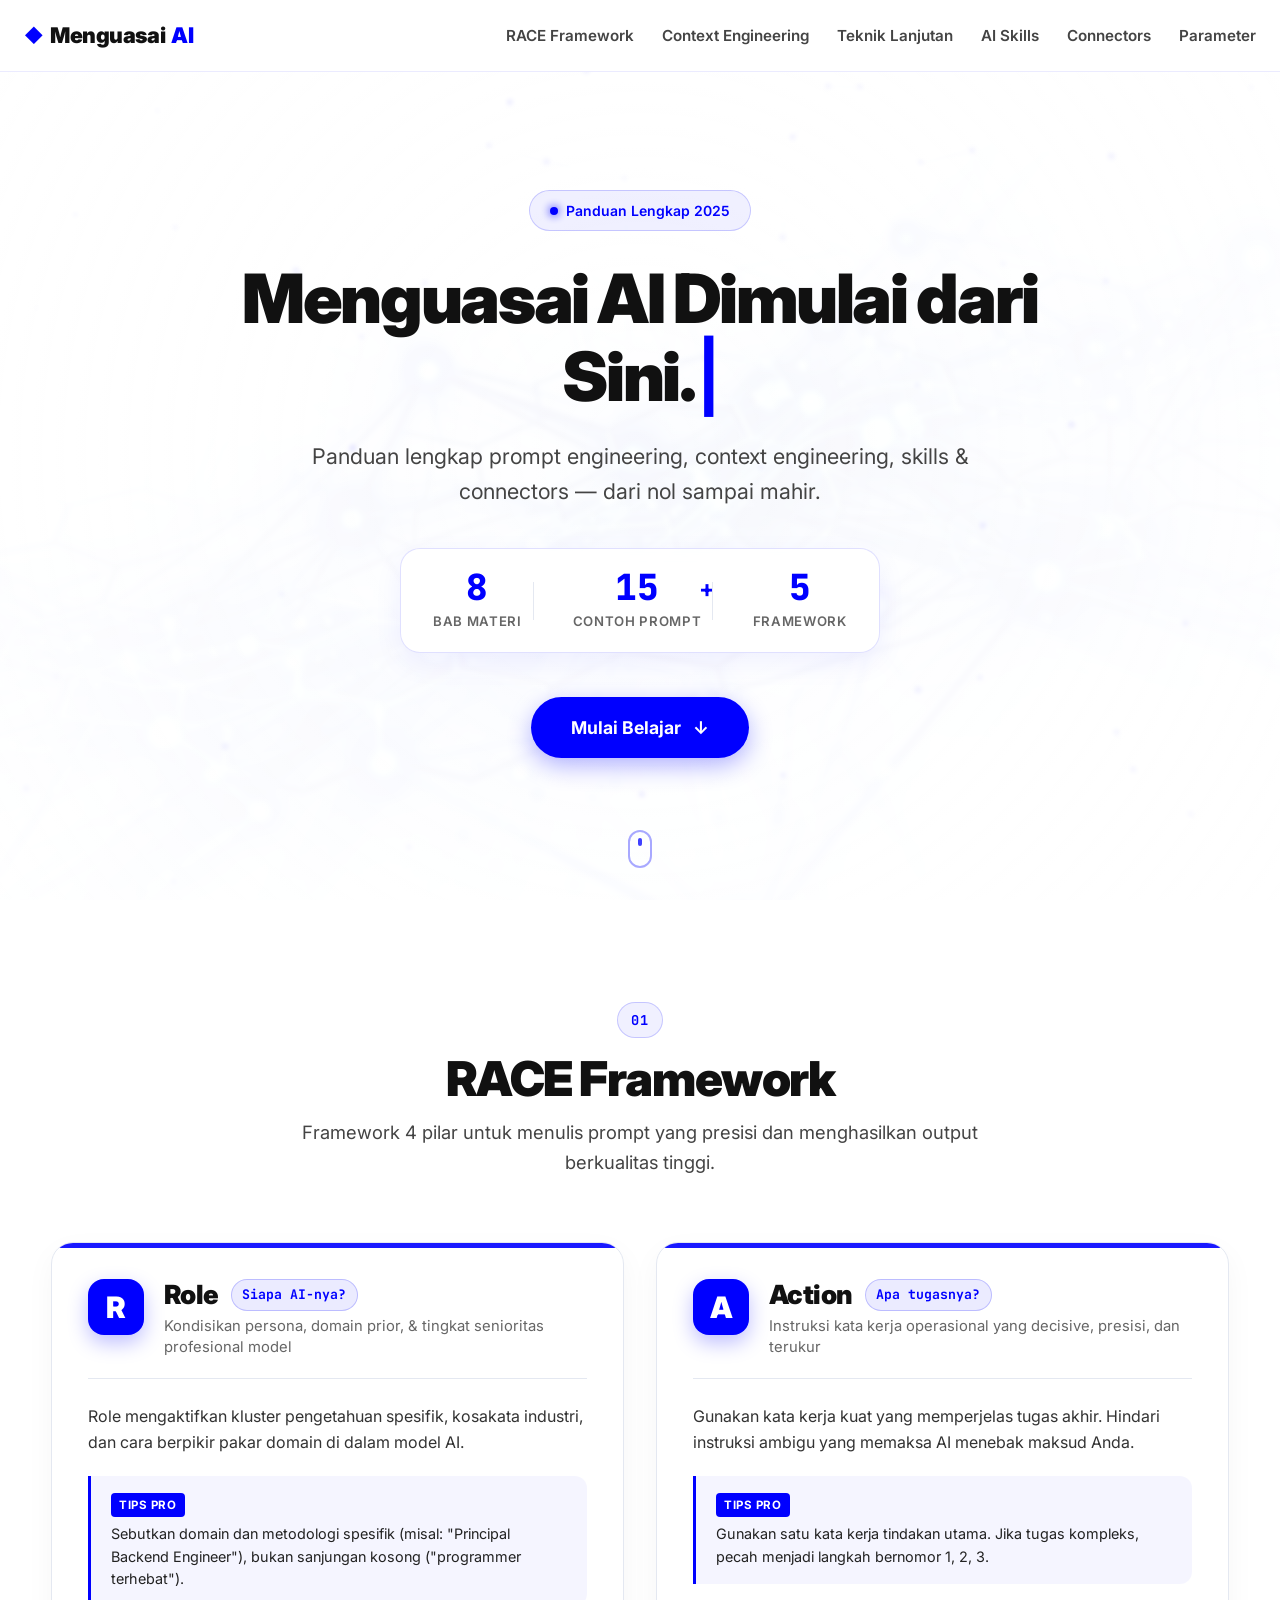
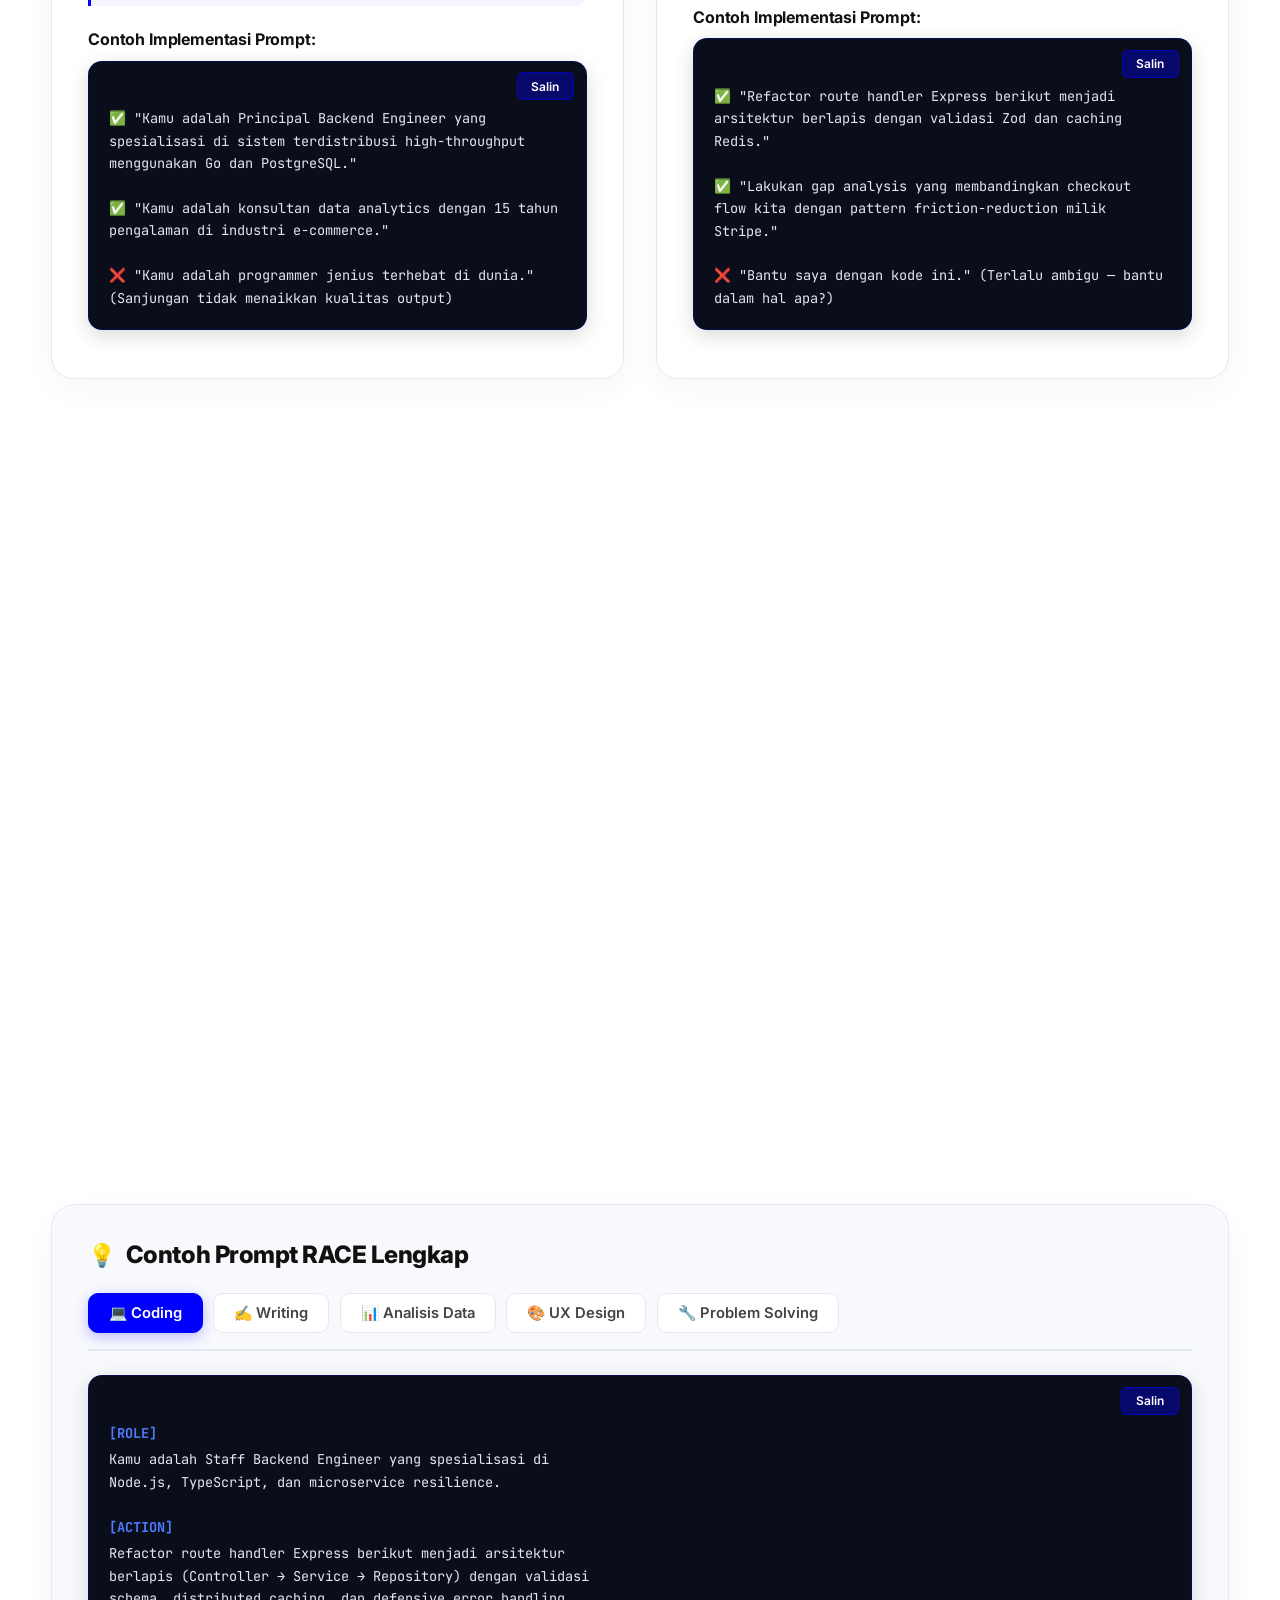
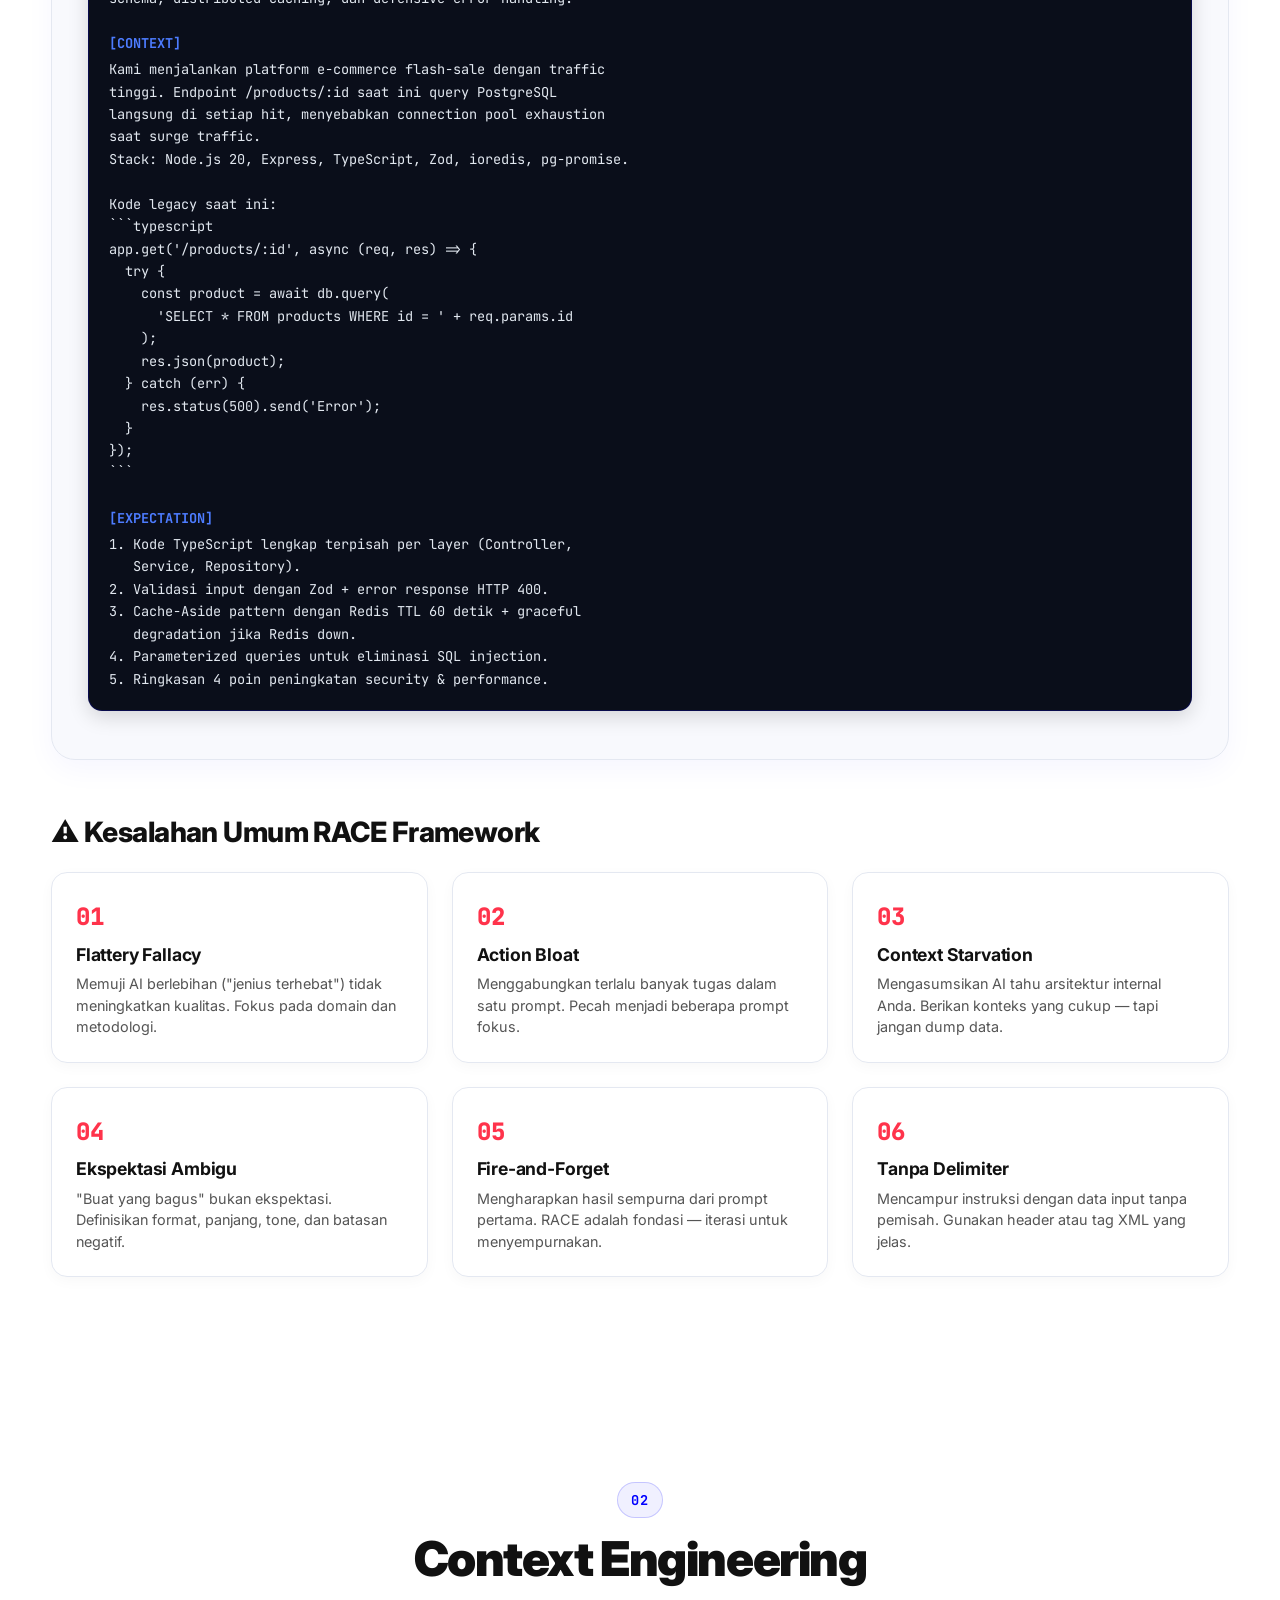
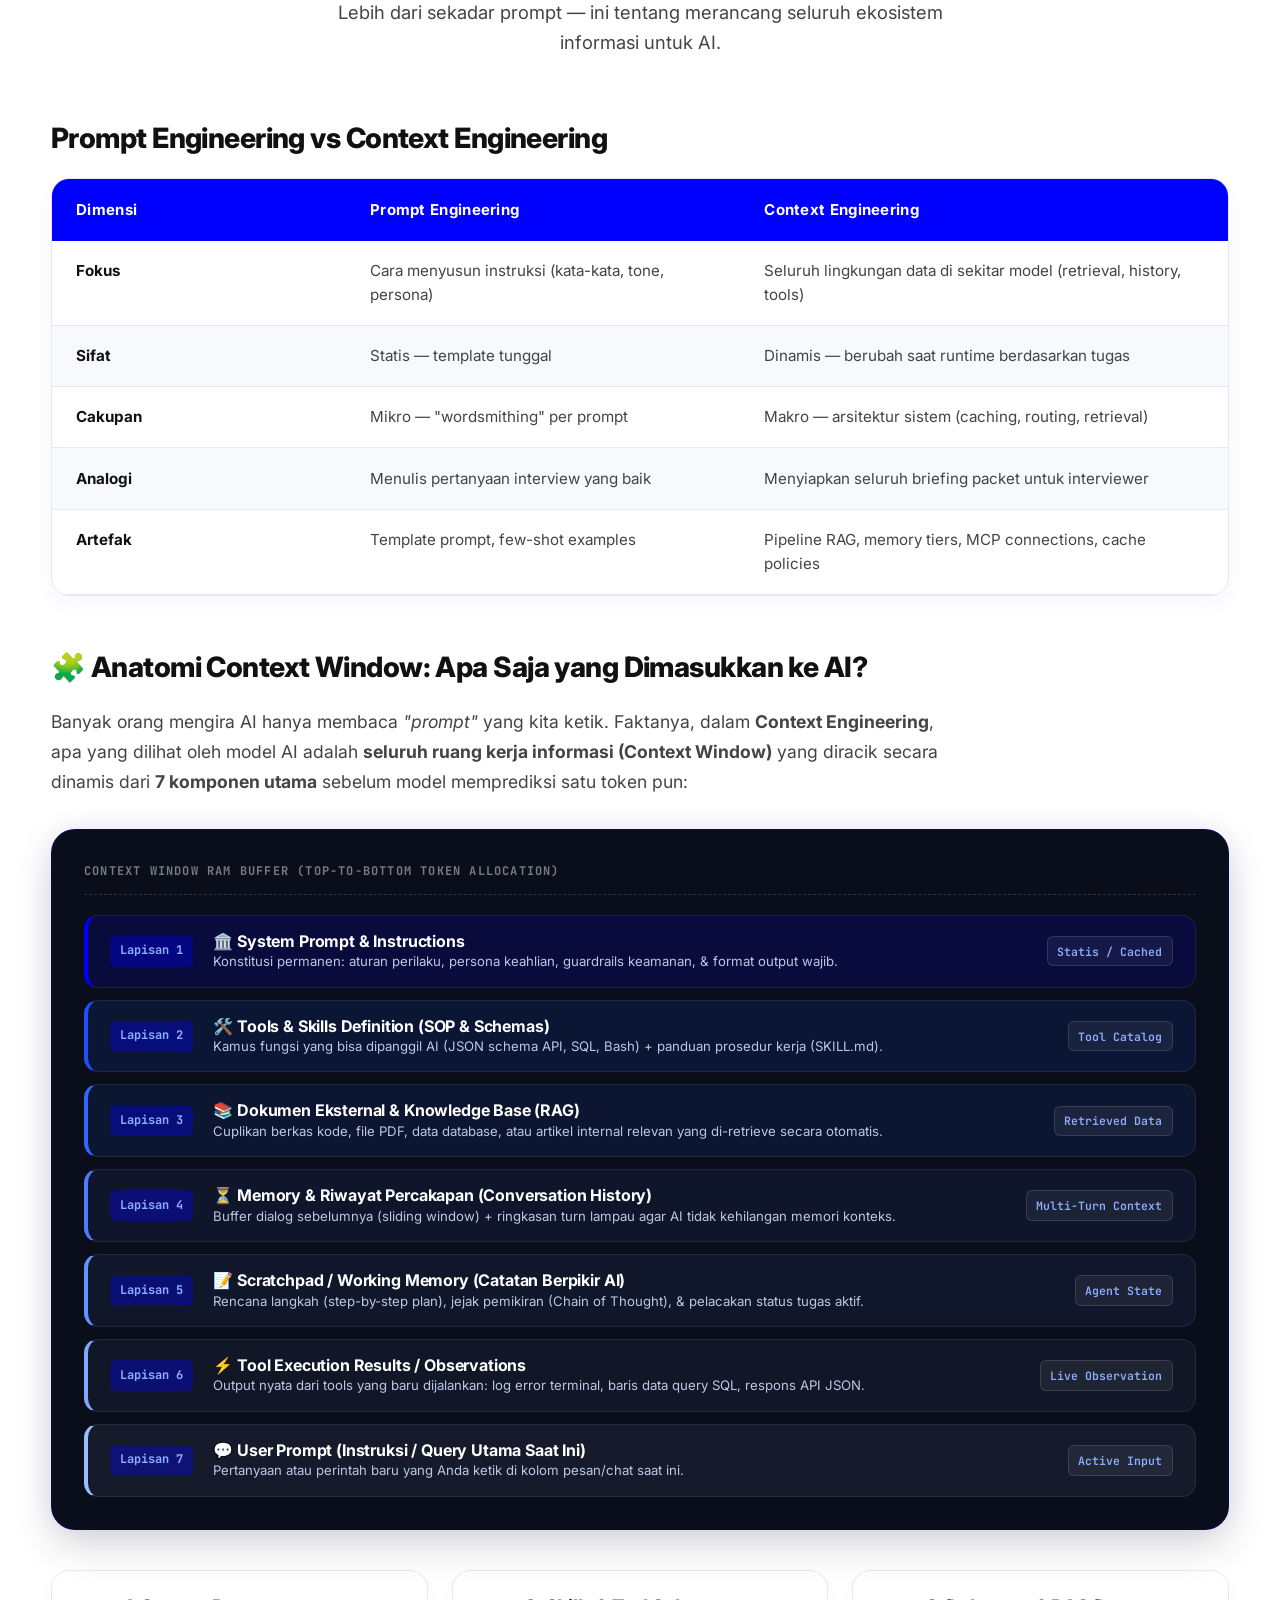
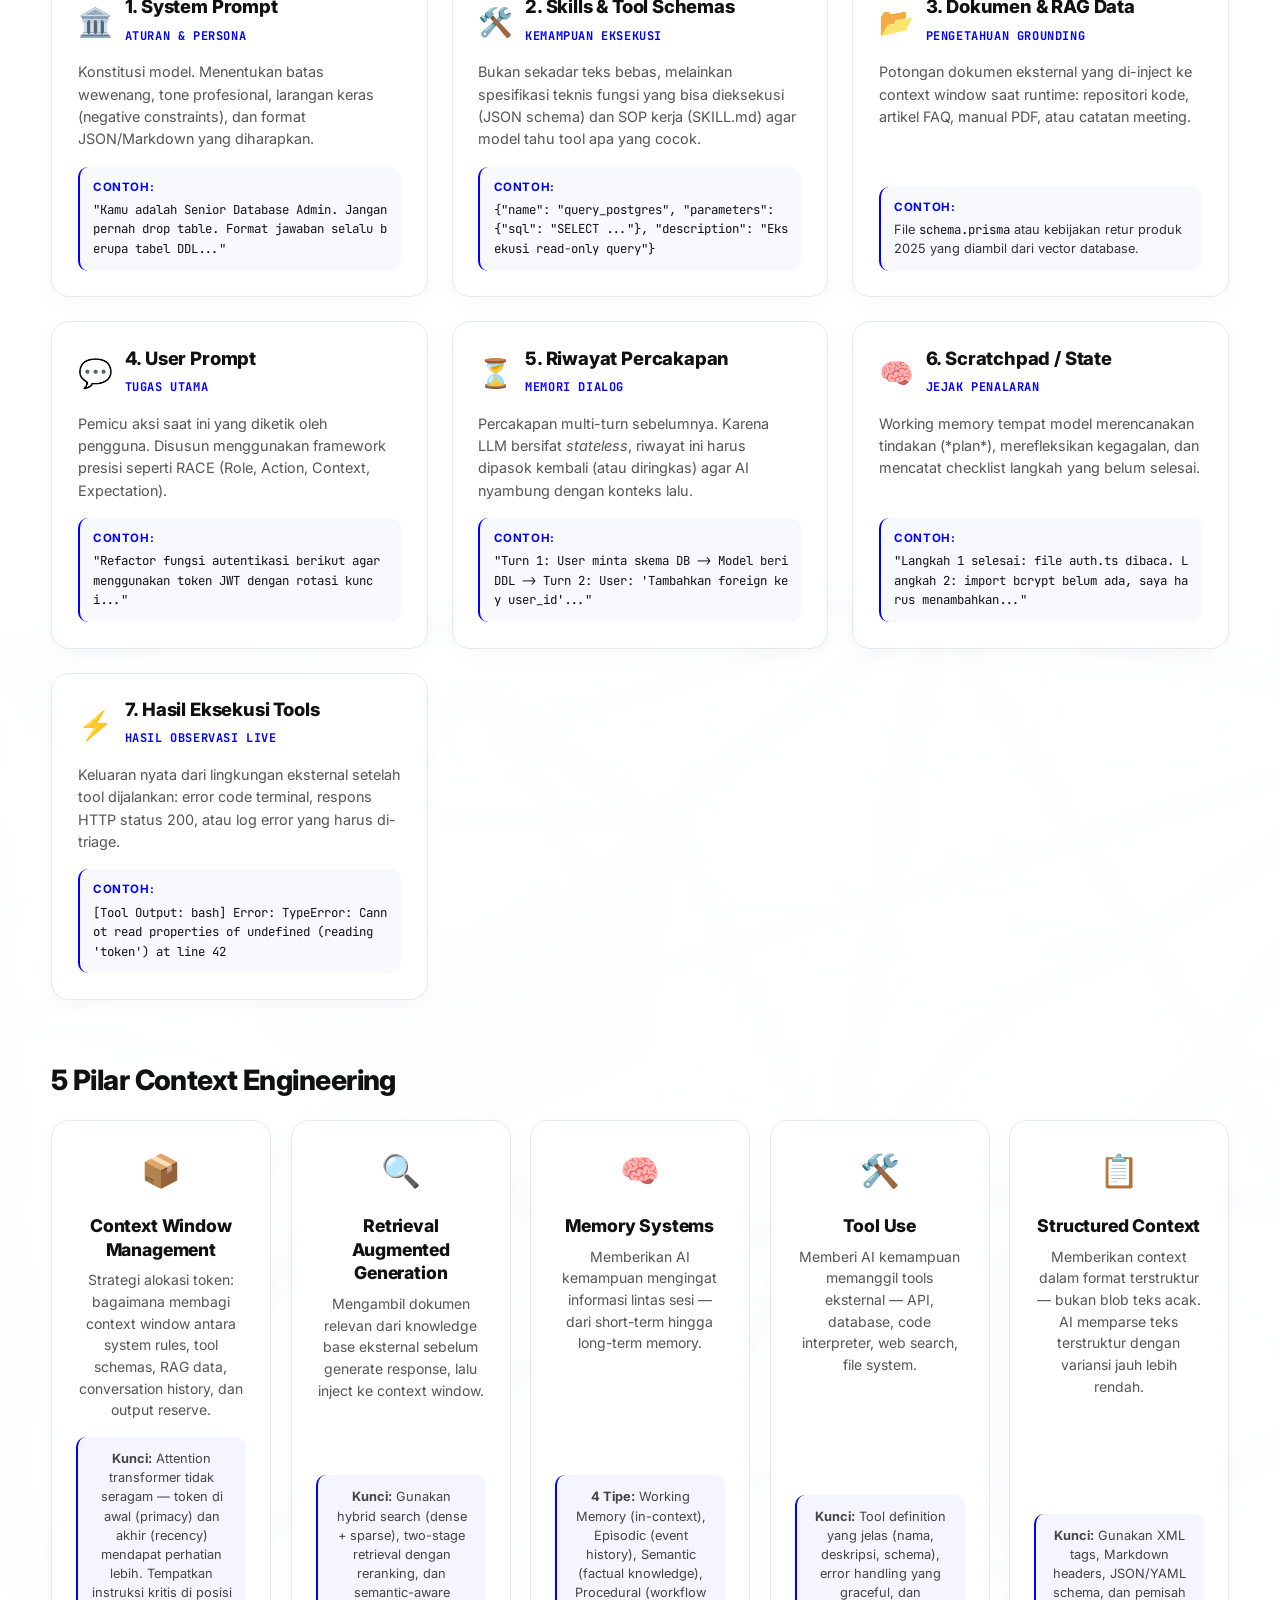
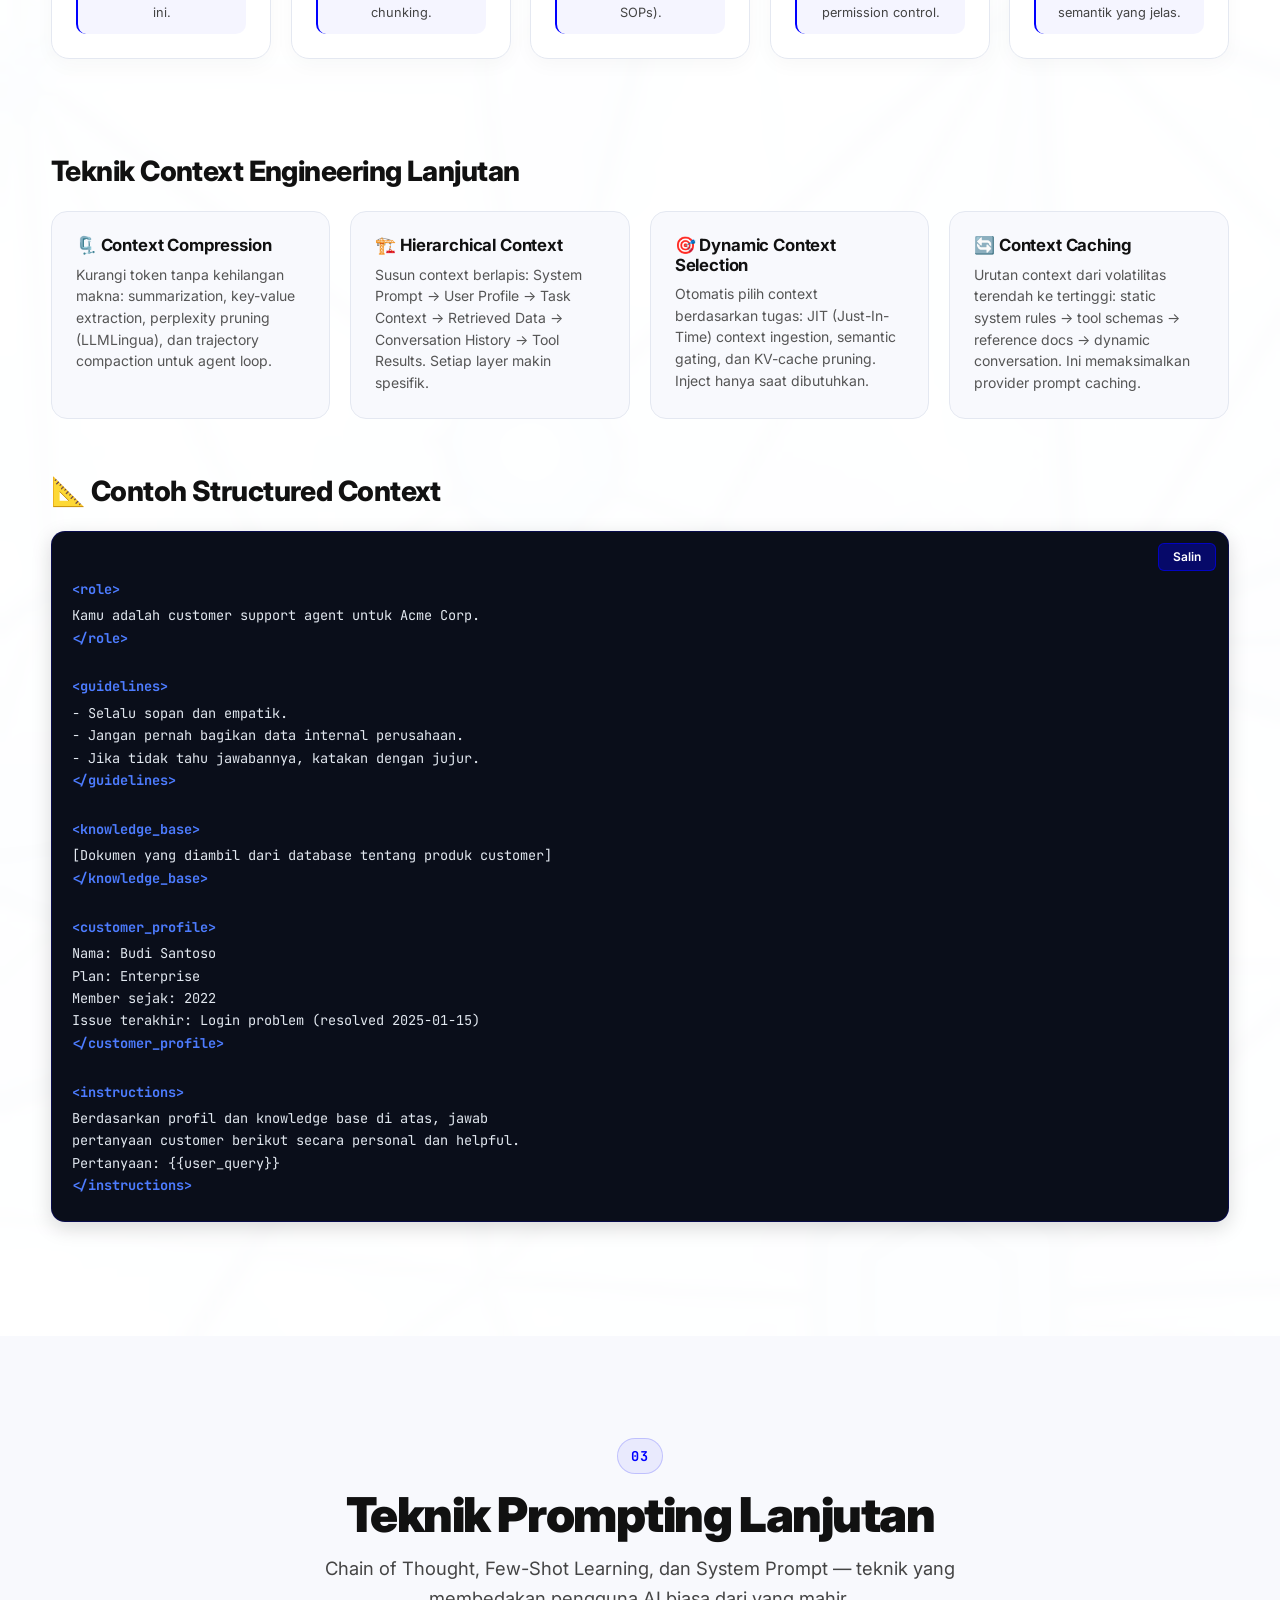
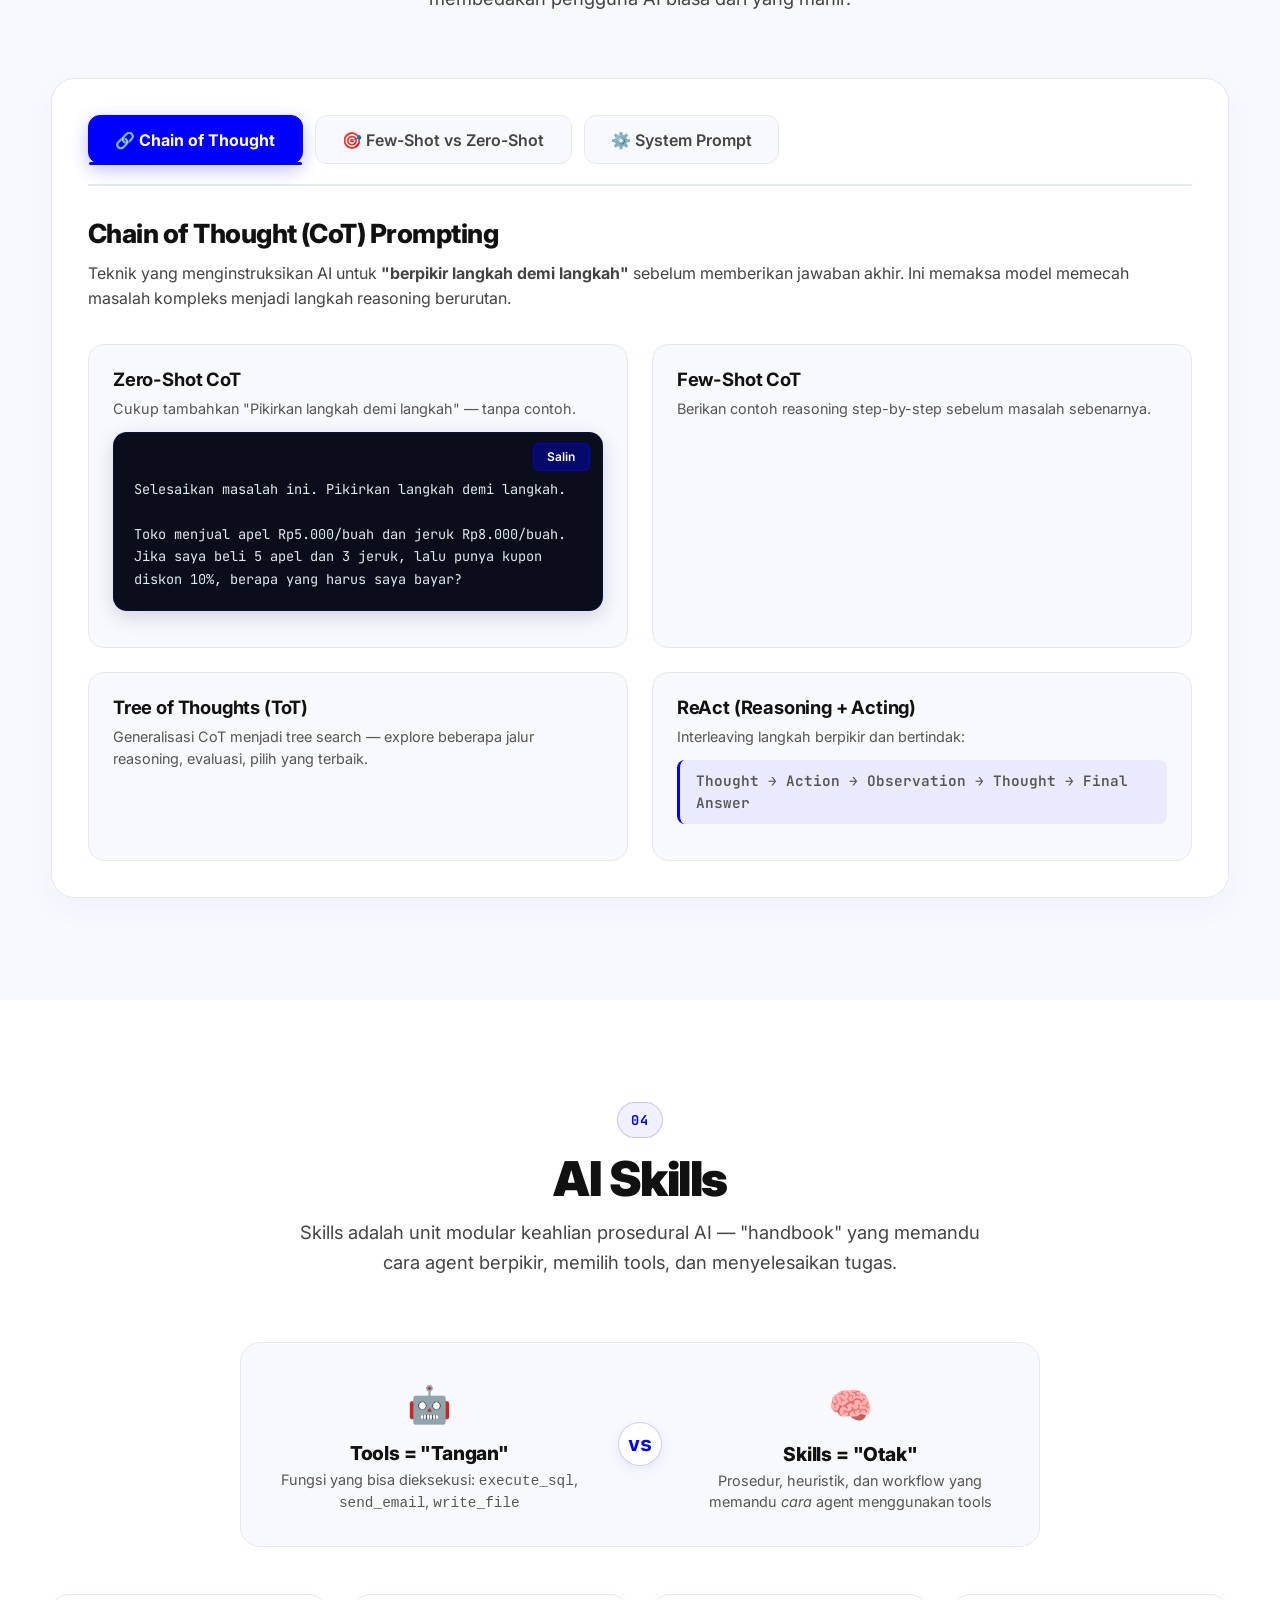
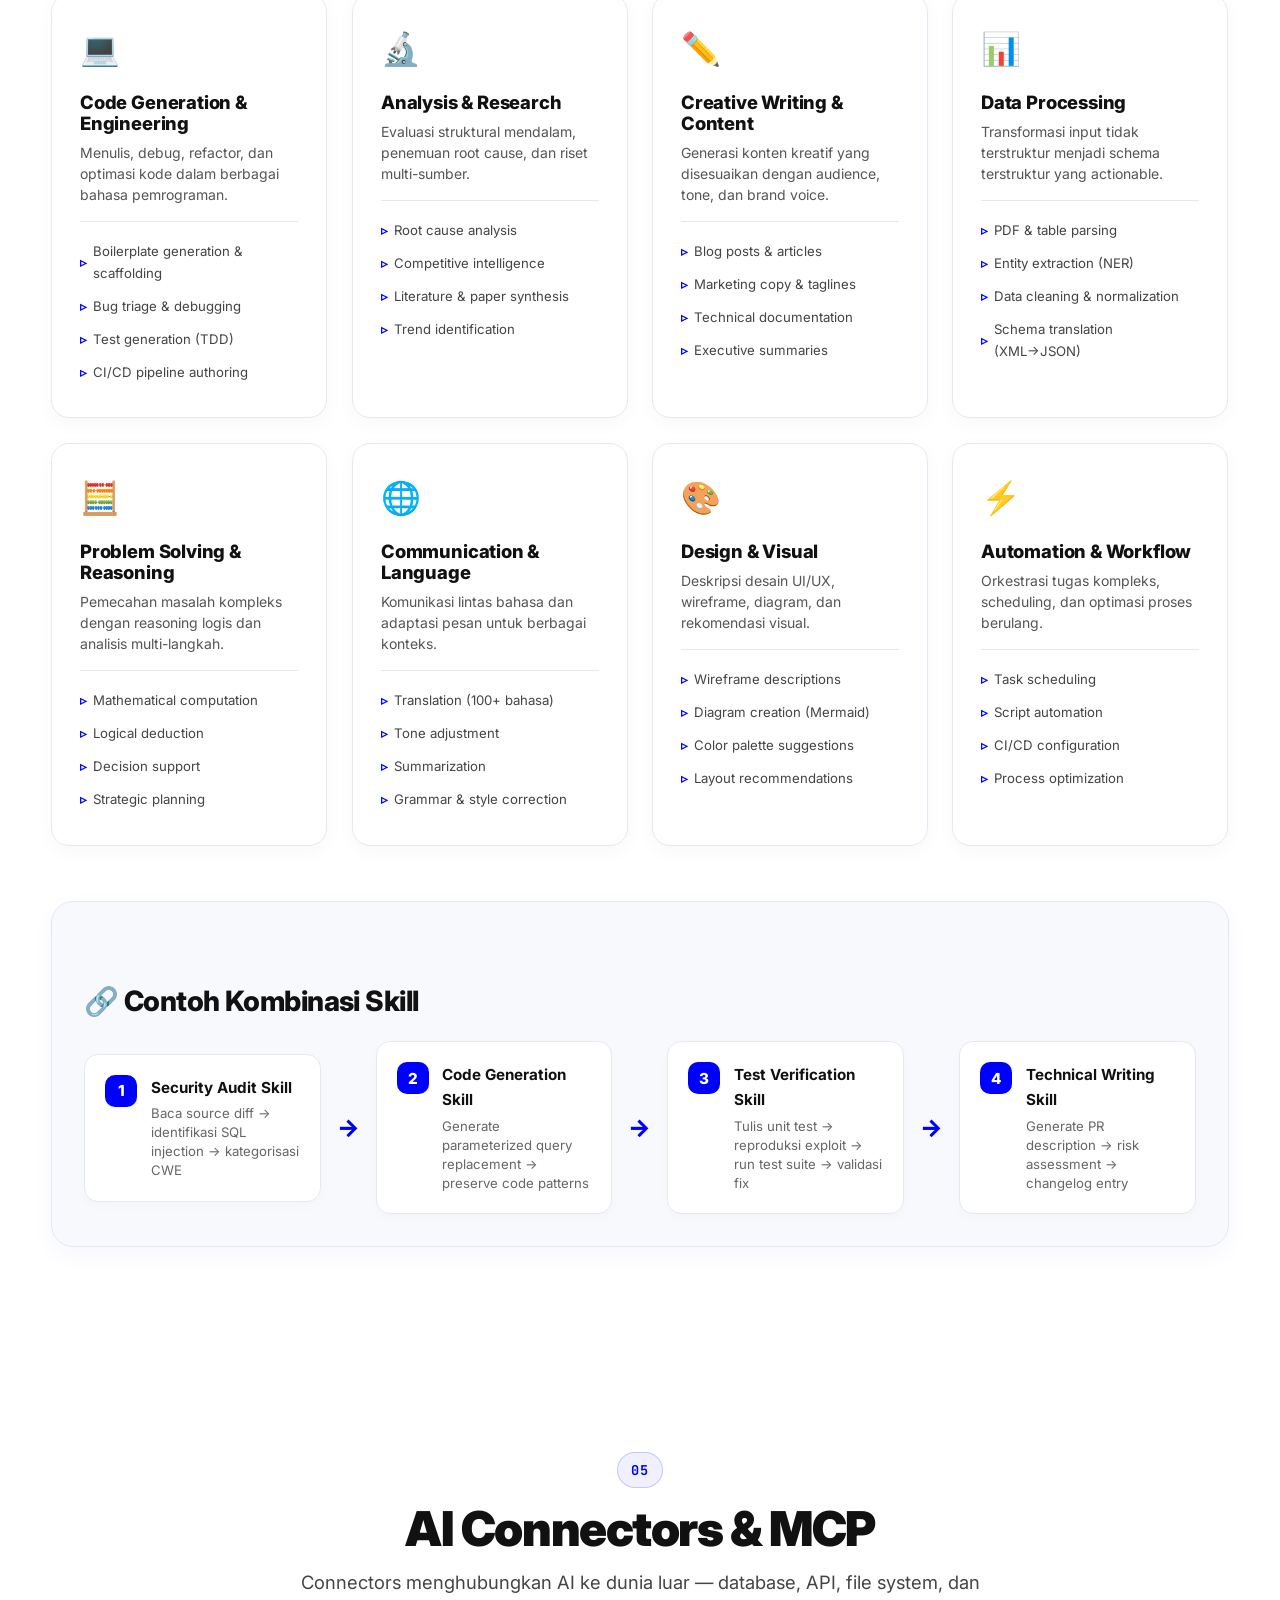
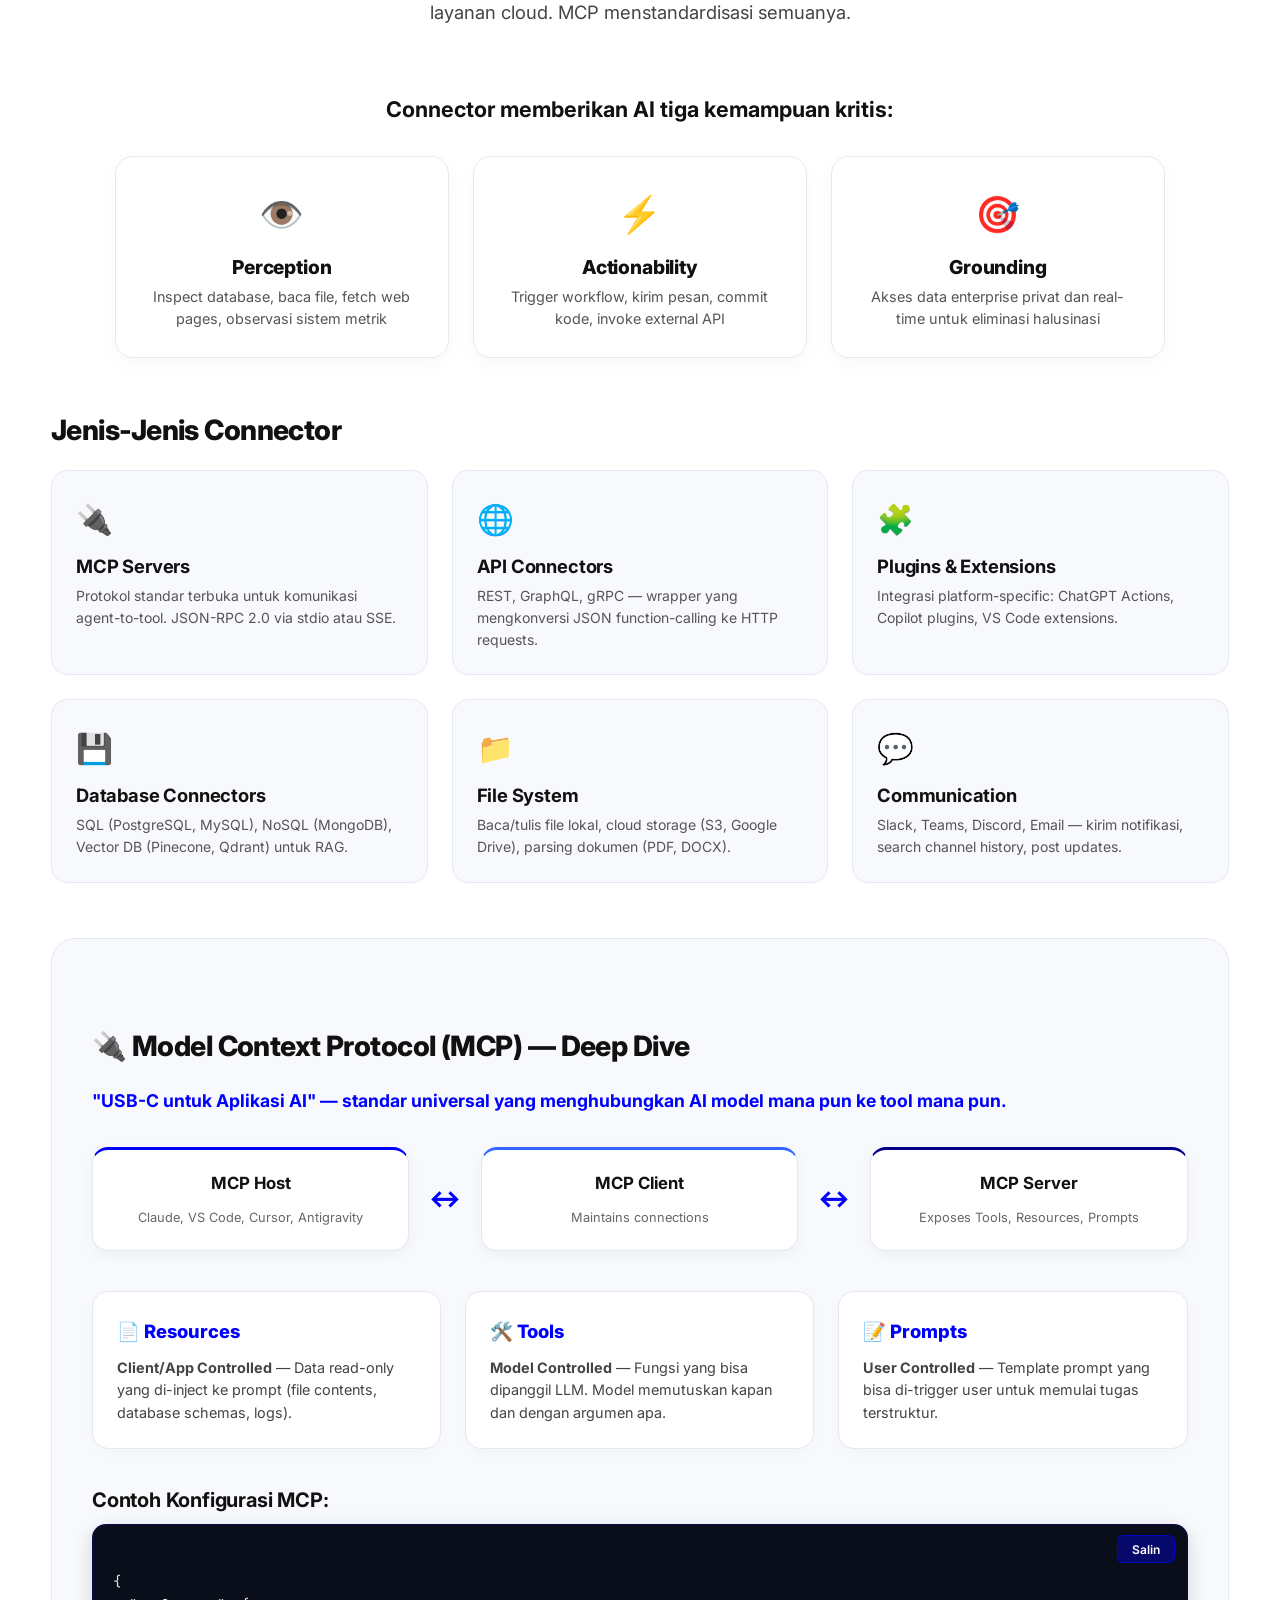
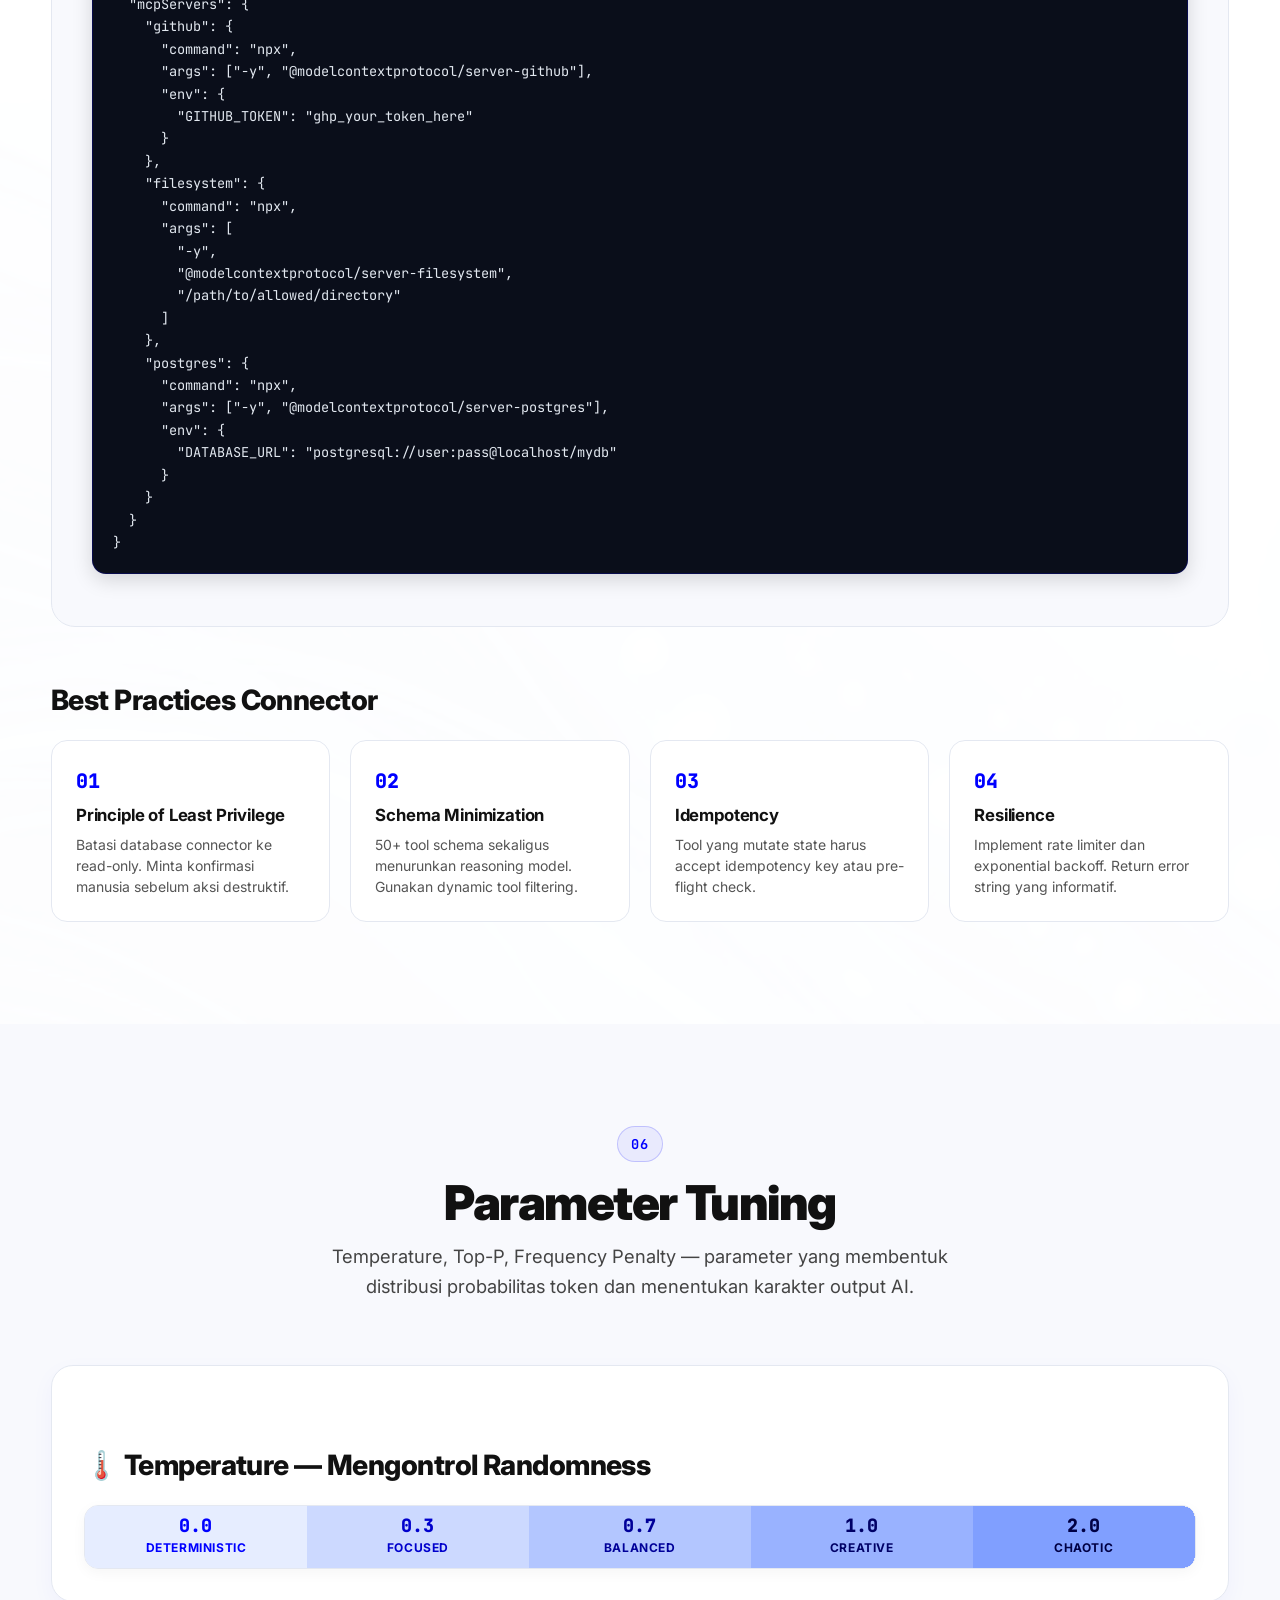
==== commit 89290663: "fix: redesign RACE cards into spacious 2x2 layout, eliminate squished text, fix button overlap" ====
--- a/index.html
+++ b/index.html
@@ -86,109 +86,108 @@
         <p class="section-subtitle">Framework 4 pilar untuk menulis prompt yang presisi dan menghasilkan output berkualitas tinggi.</p>
       </div>
 
-      <!-- RACE Cards -->
+      <!-- RACE Cards (Spacious 2x2 Layout) -->
       <div class="race-grid">
         <!-- R - Role -->
-        <div class="race-card expandable-card expanded reveal" data-reveal="fade-up" data-stagger="0">
+        <div class="race-card reveal" data-reveal="fade-up" data-stagger="0">
           <div class="race-card-header">
             <div class="race-letter" style="--accent: #0000FF;">R</div>
-            <div class="race-card-title">
-              <h3>Role</h3>
-              <span class="race-card-subtitle">Siapa AI-nya?</span>
-            </div>
-            <span class="expand-icon">−</span>
+            <div class="race-header-text">
+              <div class="race-title-row">
+                <h3 class="race-title">Role</h3>
+                <span class="race-badge-question">Siapa AI-nya?</span>
+              </div>
+              <p class="race-header-desc">Kondisikan persona, domain prior, & tingkat senioritas profesional model</p>
+            </div>
           </div>
           <div class="race-card-body">
-            <p>Tentukan <strong>persona dan identitas</strong> AI. Role mengaktifkan pengetahuan domain spesifik, kosakata, dan perspektif profesional dalam model.</p>
+            <p class="race-body-intro">Role mengaktifkan kluster pengetahuan spesifik, kosakata industri, dan cara berpikir pakar domain di dalam model AI.</p>
             <div class="race-tip">
-              <span class="tip-badge">Tips</span>
-              <p>Spesifik soal keahlian dan senioritas, bukan sekadar jabatan generik. Hindari sanjungan berlebihan — fokus pada metodologi dan domain.</p>
+              <span class="tip-badge">Tips Pro</span>
+              <p>Sebutkan domain dan metodologi spesifik (misal: "Principal Backend Engineer"), bukan sanjungan kosong ("programmer terhebat").</p>
             </div>
             <div class="race-examples">
-              <h4>Contoh Role yang Efektif:</h4>
+              <h4>Contoh Implementasi Prompt:</h4>
               <div class="code-block">
                 <button class="copy-btn" aria-label="Salin kode">Salin</button>
-                <pre><code>✅ "Kamu adalah Principal Backend Engineer yang spesialisasi 
-   di sistem terdistribusi high-throughput menggunakan Go 
-   dan PostgreSQL."
-
-✅ "Kamu adalah konsultan data analytics dengan 15 tahun 
-   pengalaman di industri e-commerce."
-
-❌ "Kamu adalah programmer jenius terhebat di dunia."
-   (Sanjungan tidak meningkatkan kualitas output)</code></pre>
+                <pre><code>✅ "Kamu adalah Principal Backend Engineer yang spesialisasi di sistem terdistribusi high-throughput menggunakan Go dan PostgreSQL."
+
+✅ "Kamu adalah konsultan data analytics dengan 15 tahun pengalaman di industri e-commerce."
+
+❌ "Kamu adalah programmer jenius terhebat di dunia." (Sanjungan tidak menaikkan kualitas output)</code></pre>
               </div>
             </div>
           </div>
         </div>
 
         <!-- A - Action -->
-        <div class="race-card expandable-card expanded reveal" data-reveal="fade-up" data-stagger="1">
+        <div class="race-card reveal" data-reveal="fade-up" data-stagger="1">
           <div class="race-card-header">
-            <div class="race-letter" style="--accent: #0000FF;">A</div>
-            <div class="race-card-title">
-              <h3>Action</h3>
-              <span class="race-card-subtitle">Apa tugasnya?</span>
-            </div>
-            <span class="expand-icon">−</span>
+            <div class="race-letter" style="--accent: #0038FF;">A</div>
+            <div class="race-header-text">
+              <div class="race-title-row">
+                <h3 class="race-title">Action</h3>
+                <span class="race-badge-question">Apa tugasnya?</span>
+              </div>
+              <p class="race-header-desc">Instruksi kata kerja operasional yang decisive, presisi, dan terukur</p>
+            </div>
           </div>
           <div class="race-card-body">
-            <p>Instruksi <strong>spesifik dan tegas</strong> tentang apa yang harus dilakukan AI. Gunakan kata kerja yang kuat dan jelas — bukan permintaan yang ambigu.</p>
+            <p class="race-body-intro">Gunakan kata kerja kuat yang memperjelas tugas akhir. Hindari instruksi ambigu yang memaksa AI menebak maksud Anda.</p>
             <div class="race-tip">
-              <span class="tip-badge">Tips</span>
-              <p>Gunakan satu kata kerja utama yang decisive. Jika tugas kompleks, pecah menjadi langkah-langkah bernomor.</p>
+              <span class="tip-badge">Tips Pro</span>
+              <p>Gunakan satu kata kerja tindakan utama. Jika tugas kompleks, pecah menjadi langkah bernomor 1, 2, 3.</p>
             </div>
             <div class="race-examples">
-              <h4>Contoh Action yang Efektif:</h4>
+              <h4>Contoh Implementasi Prompt:</h4>
               <div class="code-block">
                 <button class="copy-btn" aria-label="Salin kode">Salin</button>
-                <pre><code>✅ "Refactor route handler Express berikut menjadi arsitektur 
-   berlapis dengan validasi Zod dan caching Redis."
-
-✅ "Lakukan gap analysis yang membandingkan checkout flow 
-   kita dengan pattern friction-reduction milik Stripe."
-
-❌ "Bantu saya dengan kode ini."
-   (Terlalu ambigu — bantu bagaimana?)</code></pre>
+                <pre><code>✅ "Refactor route handler Express berikut menjadi arsitektur berlapis dengan validasi Zod dan caching Redis."
+
+✅ "Lakukan gap analysis yang membandingkan checkout flow kita dengan pattern friction-reduction milik Stripe."
+
+❌ "Bantu saya dengan kode ini." (Terlalu ambigu — bantu dalam hal apa?)</code></pre>
               </div>
             </div>
           </div>
         </div>
 
         <!-- C - Context -->
-        <div class="race-card expandable-card expanded reveal" data-reveal="fade-up" data-stagger="2">
+        <div class="race-card reveal" data-reveal="fade-up" data-stagger="2">
           <div class="race-card-header">
-            <div class="race-letter" style="--accent: #0000FF;">C</div>
-            <div class="race-card-title">
-              <h3>Context</h3>
-              <span class="race-card-subtitle">Apa konteksnya?</span>
-            </div>
-            <span class="expand-icon">−</span>
+            <div class="race-letter" style="--accent: #0018CC;">C</div>
+            <div class="race-header-text">
+              <div class="race-title-row">
+                <h3 class="race-title">Context</h3>
+                <span class="race-badge-question">Apa konteksnya?</span>
+              </div>
+              <p class="race-header-desc">Latar belakang teknis, batasan bisnis, target pembaca, dan data input</p>
+            </div>
           </div>
           <div class="race-card-body">
-            <p>Berikan <strong>latar belakang, batasan, dan data</strong> yang dibutuhkan AI. Tanpa konteks, AI mengisi kekosongan dengan asumsi generik.</p>
+            <p class="race-body-intro">Tanpa konteks, AI akan mengisi kekosongan dengan asumsi umum yang belum tentu cocok untuk kasus spesifik Anda.</p>
             <div class="race-tip">
-              <span class="tip-badge">Tips</span>
-              <p>Gunakan "Tes Rekan Baru" — bayangkan kolega baru yang qualified bergabung hari ini, konteks apa yang dia butuhkan untuk menyelesaikan tugas tanpa bertanya 10 pertanyaan?</p>
+              <span class="tip-badge">Tips Pro</span>
+              <p>Terapkan <em>"Tes Rekan Baru"</em>: informasi apa yang wajib diketahui rekan kerja baru agar tugas ini selesai tanpa banyak bertanya?</p>
             </div>
             <div class="race-examples">
-              <h4>4 Elemen Context:</h4>
-              <div class="context-elements">
+              <h4>4 Elemen Konteks Wajib:</h4>
+              <div class="context-elements-grid">
                 <div class="ctx-elem">
                   <span class="ctx-icon">👥</span>
-                  <strong>Audience</strong> — Siapa pembacanya?
+                  <div><strong>Audience:</strong> Siapa pembaca / target pengguna akhir?</div>
                 </div>
                 <div class="ctx-elem">
                   <span class="ctx-icon">🏢</span>
-                  <strong>Environment</strong> — Tech stack, bisnis model?
+                  <div><strong>Environment:</strong> Tech stack, skala traffic, aturan bisnis?</div>
                 </div>
                 <div class="ctx-elem">
                   <span class="ctx-icon">📄</span>
-                  <strong>Input Data</strong> — Kode, log, data yang relevan
+                  <div><strong>Input Data:</strong> Cuplikan kode, skema JSON, log telemetri?</div>
                 </div>
                 <div class="ctx-elem">
                   <span class="ctx-icon">🎯</span>
-                  <strong>Situasi</strong> — Kenapa tugas ini penting sekarang?
+                  <div><strong>Situasi:</strong> Mengapa tugas ini krusial diselesaikan sekarang?</div>
                 </div>
               </div>
             </div>
@@ -196,35 +195,32 @@
         </div>
 
         <!-- E - Expectation -->
-        <div class="race-card expandable-card expanded reveal" data-reveal="fade-up" data-stagger="3">
+        <div class="race-card reveal" data-reveal="fade-up" data-stagger="3">
           <div class="race-card-header">
-            <div class="race-letter" style="--accent: #0000FF;">E</div>
-            <div class="race-card-title">
-              <h3>Expectation</h3>
-              <span class="race-card-subtitle">Apa yang diharapkan?</span>
-            </div>
-            <span class="expand-icon">−</span>
+            <div class="race-letter" style="--accent: #0055FF;">E</div>
+            <div class="race-header-text">
+              <div class="race-title-row">
+                <h3 class="race-title">Expectation</h3>
+                <span class="race-badge-question">Apa yang diharapkan?</span>
+              </div>
+              <p class="race-header-desc">Format output spesifik, kriteria evaluasi kualitas, & batasan negatif</p>
+            </div>
           </div>
           <div class="race-card-body">
-            <p>Definisikan <strong>format output, standar kualitas, dan kriteria sukses</strong>. Tanpa ekspektasi jelas, AI akan default ke output generik.</p>
+            <p class="race-body-intro">Kunci eliminasi output generik: tentukan format (tabel, JSON, bullet), panjang maksimal, serta apa yang <strong>TIDAK boleh</strong> ada.</p>
             <div class="race-tip">
-              <span class="tip-badge">Tips</span>
-              <p>Sertakan juga "negative constraints" — hal yang TIDAK boleh ada. Contoh: "Jangan gunakan basa-basi pembuka", "Hindari jargon marketing".</p>
+              <span class="tip-badge">Tips Pro</span>
+              <p>Selalu sertakan <em>Negative Constraints</em>, misal: "Tanpa basa-basi pembuka", "Jangan gunakan library pihak ketiga".</p>
             </div>
             <div class="race-examples">
-              <h4>Contoh Expectation yang Efektif:</h4>
+              <h4>Contoh Implementasi Prompt:</h4>
               <div class="code-block">
                 <button class="copy-btn" aria-label="Salin kode">Salin</button>
-                <pre><code>✅ "Output dalam format tabel Markdown dengan 4 kolom:
-   [Inisiatif | Target Metrik | Effort | Expected Lift].
-   Maksimal 500 kata. Tanpa basa-basi."
-
-✅ "Berikan kode TypeScript lengkap yang production-ready
-   dengan error handling, JSDoc comments, dan unit test.
-   Pastikan complexity O(n) dan lulus ESLint."
-
-❌ "Buat yang bagus dan profesional."
-   (Terlalu subjektif — bagus menurut siapa?)</code></pre>
+                <pre><code>✅ "Output berupa tabel Markdown 4 kolom: [Inisiatif | Target Metrik | Effort | Expected Lift]. Maksimal 500 kata. Tanpa basa-basi pembuka."
+
+✅ "Berikan kode TypeScript production-ready dengan error handling, JSDoc, dan unit test Vitest. Complexity O(n)."
+
+❌ "Buat yang bagus dan profesional." (Terlalu subjektif dan tidak terukur)</code></pre>
               </div>
             </div>
           </div>
--- a/css/style.css
+++ b/css/style.css
@@ -4804,3 +4804,254 @@
     align-self: flex-start;
   }
 }
+
+
+/* ==========================================================================
+   PERFECT 2x2 RACE GRID & SPACIOUS CARDS OVERRIDE
+   ========================================================================== */
+.race-grid {
+  display: grid !important;
+  grid-template-columns: repeat(2, 1fr) !important;
+  gap: 2rem !important;
+  margin-bottom: 3.5rem !important;
+}
+
+.race-card {
+  background: #FFFFFF !important;
+  border: 1px solid var(--border-light) !important;
+  border-radius: 22px !important;
+  padding: 2.25rem !important;
+  box-shadow: 0 10px 30px rgba(0, 0, 0, 0.04) !important;
+  transition: all 0.35s cubic-bezier(0.16, 1, 0.3, 1) !important;
+  position: relative !important;
+  overflow: hidden !important;
+  display: flex !important;
+  flex-direction: column !important;
+  cursor: default !important;
+}
+
+.race-card::before {
+  content: '' !important;
+  position: absolute !important;
+  top: 0 !important;
+  left: 0 !important;
+  width: 100% !important;
+  height: 5px !important;
+  background: #0000FF !important;
+  transition: height 0.25s ease !important;
+}
+
+.race-card:hover {
+  transform: translateY(-6px) !important;
+  border-color: #0000FF !important;
+  box-shadow: 0 20px 45px rgba(0, 0, 255, 0.1) !important;
+}
+
+.race-card:hover::before {
+  height: 7px !important;
+}
+
+/* Header layout: Left Badge, Right Content */
+.race-card-header {
+  display: flex !important;
+  align-items: flex-start !important;
+  gap: 1.25rem !important;
+  margin-bottom: 1.5rem !important;
+  padding-bottom: 1.25rem !important;
+  border-bottom: 1px solid var(--border-light) !important;
+  width: 100% !important;
+}
+
+.race-letter {
+  width: 56px !important;
+  height: 56px !important;
+  min-width: 56px !important;
+  background: #0000FF !important;
+  color: #FFFFFF !important;
+  border-radius: 16px !important;
+  display: grid !important;
+  place-items: center !important;
+  font-size: 1.85rem !important;
+  font-weight: 900 !important;
+  font-family: var(--font-sans) !important;
+  flex-shrink: 0 !important;
+  box-shadow: 0 8px 20px rgba(0, 0, 255, 0.25) !important;
+  transition: transform 0.3s ease !important;
+}
+
+.race-card:hover .race-letter {
+  transform: scale(1.08) rotate(3deg) !important;
+}
+
+.race-header-text {
+  flex: 1 1 auto !important;
+  min-width: 0 !important;
+}
+
+.race-title-row {
+  display: flex !important;
+  align-items: center !important;
+  gap: 0.75rem !important;
+  flex-wrap: wrap !important;
+  margin-bottom: 0.35rem !important;
+}
+
+.race-title {
+  font-size: 1.65rem !important;
+  font-weight: 900 !important;
+  color: #111111 !important;
+  margin: 0 !important;
+  line-height: 1.2 !important;
+  letter-spacing: -0.02em !important;
+}
+
+.race-badge-question {
+  display: inline-block !important;
+  font-family: var(--font-mono) !important;
+  font-size: 0.825rem !important;
+  font-weight: 700 !important;
+  color: #0000FF !important;
+  background: rgba(0, 0, 255, 0.08) !important;
+  border: 1px solid rgba(0, 0, 255, 0.2) !important;
+  padding: 0.25rem 0.65rem !important;
+  border-radius: 9999px !important;
+  white-space: nowrap !important;
+}
+
+.race-header-desc {
+  font-size: 0.925rem !important;
+  color: #666666 !important;
+  margin: 0 !important;
+  line-height: 1.4 !important;
+}
+
+/* Card Body Content */
+.race-card-body {
+  display: block !important;
+  opacity: 1 !important;
+  max-height: none !important;
+  overflow: visible !important;
+}
+
+.race-body-intro {
+  font-size: 1rem !important;
+  color: #333333 !important;
+  line-height: 1.65 !important;
+  margin-bottom: 1.25rem !important;
+}
+
+.race-tip {
+  background: rgba(0, 0, 255, 0.04) !important;
+  border-left: 3px solid #0000FF !important;
+  border-radius: 0 12px 12px 0 !important;
+  padding: 1rem 1.25rem !important;
+  margin: 1.25rem 0 1.5rem !important;
+}
+
+.tip-badge {
+  display: inline-block !important;
+  background: #0000FF !important;
+  color: #FFFFFF !important;
+  font-size: 0.72rem !important;
+  font-weight: 700 !important;
+  text-transform: uppercase !important;
+  padding: 3px 8px !important;
+  border-radius: 4px !important;
+  margin-bottom: 0.4rem !important;
+  letter-spacing: 0.05em !important;
+}
+
+.race-tip p {
+  font-size: 0.9rem !important;
+  color: #222222 !important;
+  margin: 0 !important;
+  line-height: 1.55 !important;
+}
+
+.race-examples h4 {
+  font-size: 1rem !important;
+  font-weight: 700 !important;
+  color: #111111 !important;
+  margin: 1.25rem 0 0.65rem !important;
+}
+
+/* Code block layout with generous top padding */
+.code-block {
+  position: relative !important;
+  background: #0A0E1A !important;
+  border: 1px solid rgba(0, 0, 255, 0.22) !important;
+  border-radius: 14px !important;
+  padding: 2.85rem 1.25rem 1.25rem !important;
+  margin: 0.75rem 0 !important;
+  overflow-x: auto !important;
+}
+
+.code-block pre {
+  margin: 0 !important;
+  font-family: var(--font-mono) !important;
+  font-size: 0.85rem !important;
+  line-height: 1.65 !important;
+  color: #E2E8F0 !important;
+  white-space: pre-wrap !important;
+  word-break: break-word !important;
+}
+
+.copy-btn {
+  position: absolute !important;
+  top: 0.65rem !important;
+  right: 0.75rem !important;
+  height: 28px !important;
+  padding: 0 0.85rem !important;
+  background: rgba(0, 0, 255, 0.35) !important;
+  color: #FFFFFF !important;
+  border: 1px solid rgba(0, 0, 255, 0.6) !important;
+  border-radius: 6px !important;
+  font-size: 0.75rem !important;
+  font-weight: 600 !important;
+  cursor: pointer !important;
+  transition: all 0.2s ease !important;
+  z-index: 5 !important;
+  display: inline-flex !important;
+  align-items: center !important;
+  justify-content: center !important;
+}
+
+.copy-btn:hover {
+  background: #0000FF !important;
+  box-shadow: 0 0 14px rgba(0, 0, 255, 0.6) !important;
+}
+
+/* 4 Context Elements 2x2 Grid inside Context Card */
+.context-elements-grid {
+  display: grid !important;
+  grid-template-columns: repeat(2, 1fr) !important;
+  gap: 0.85rem !important;
+  margin-top: 0.75rem !important;
+}
+
+.ctx-elem {
+  background: #F8F9FD !important;
+  border: 1px solid var(--border-light) !important;
+  border-radius: 12px !important;
+  padding: 0.85rem 1rem !important;
+  font-size: 0.85rem !important;
+  display: flex !important;
+  align-items: flex-start !important;
+  gap: 0.65rem !important;
+  line-height: 1.45 !important;
+}
+
+.ctx-icon {
+  font-size: 1.25rem !important;
+  flex-shrink: 0 !important;
+}
+
+@media (max-width: 992px) {
+  .race-grid {
+    grid-template-columns: 1fr !important;
+    gap: 1.5rem !important;
+  }
+  .context-elements-grid {
+    grid-template-columns: 1fr !important;
+  }
+}
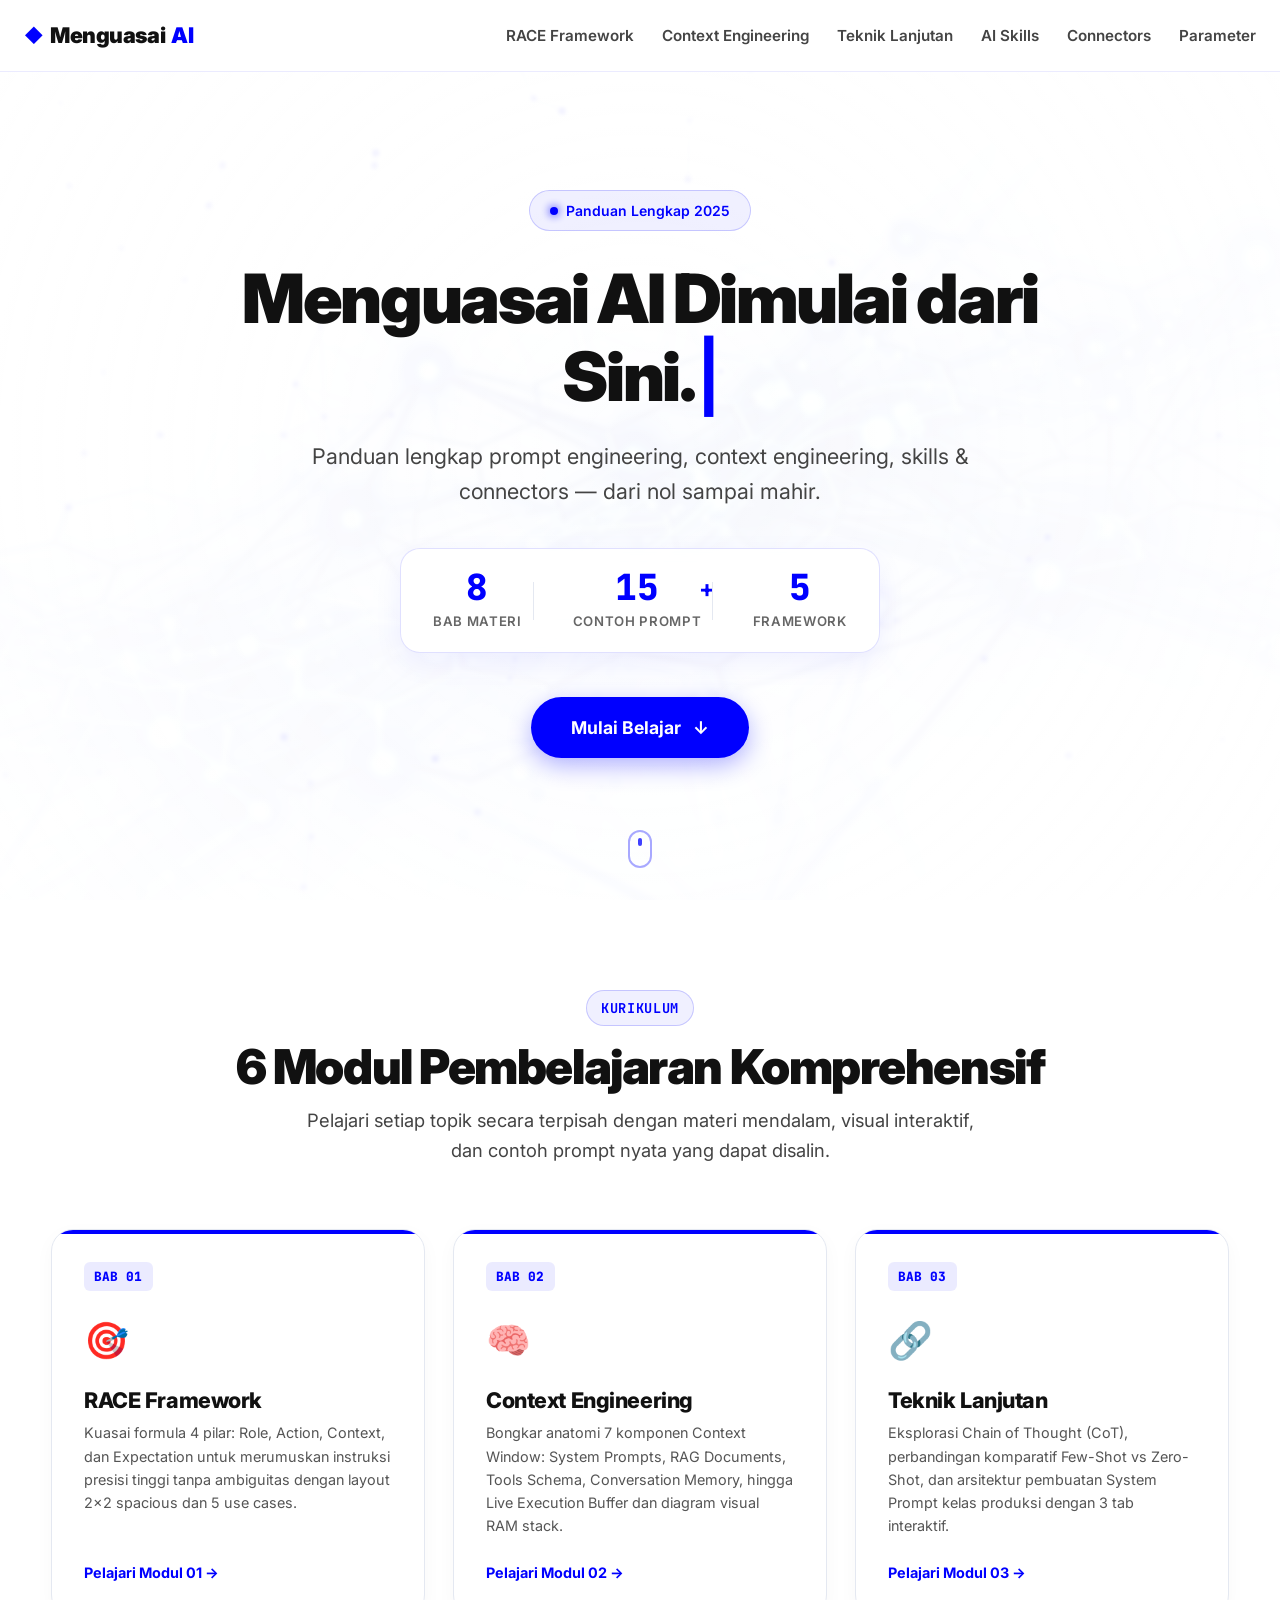
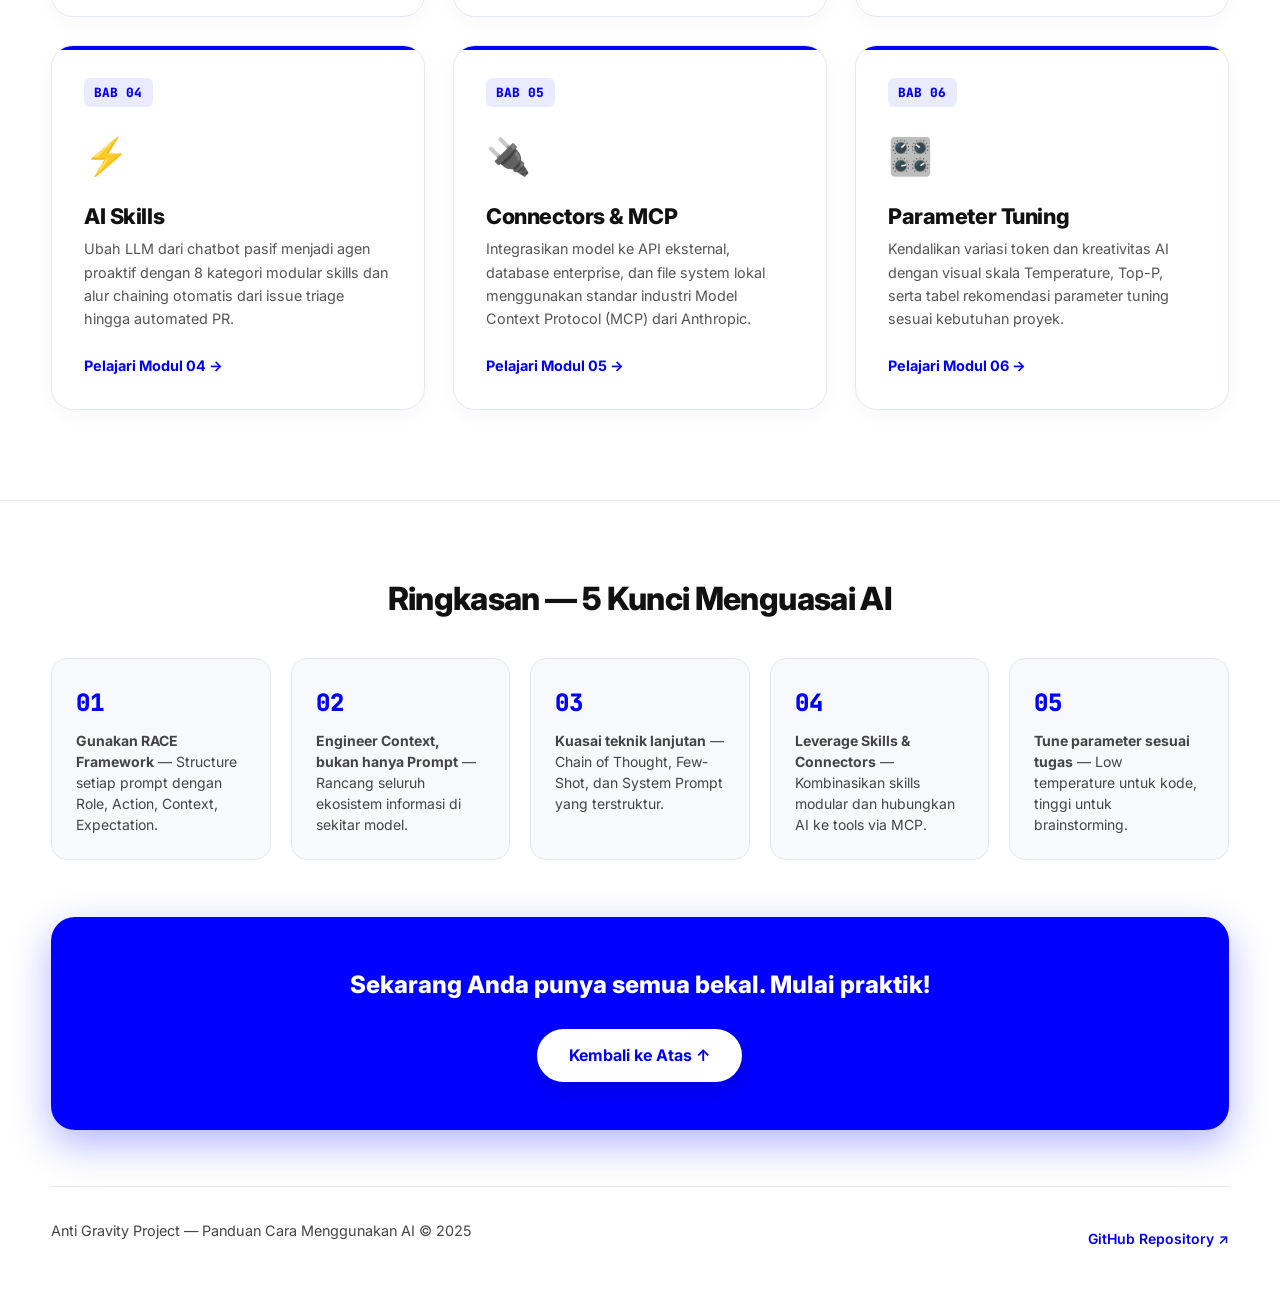
==== commit acba4b04: "feat: convert website into multi-page architecture with dedicated pages for each chapter" ====
--- a/index.html
+++ b/index.html
@@ -18,27 +18,23 @@
   <!-- Navigation -->
   <nav id="navbar">
     <div class="nav-container">
-      <a href="#hero" class="nav-logo">
+      <a href="index.html" class="nav-logo">
         <span class="logo-icon">◆</span> Menguasai<span class="logo-accent">AI</span>
       </a>
       <button id="menu-toggle" aria-label="Toggle menu">
         <span></span><span></span><span></span>
       </button>
       <ul class="nav-links">
-        <li><a href="#race" class="nav-link">RACE Framework</a></li>
-        <li><a href="#context" class="nav-link">Context Engineering</a></li>
-        <li><a href="#techniques" class="nav-link">Teknik Lanjutan</a></li>
-        <li><a href="#skills" class="nav-link">AI Skills</a></li>
-        <li><a href="#connectors" class="nav-link">Connectors</a></li>
-        <li><a href="#tuning" class="nav-link">Parameter</a></li>
+        <li><a href="race-framework.html" class="nav-link">RACE Framework</a></li>
+        <li><a href="context-engineering.html" class="nav-link">Context Engineering</a></li>
+        <li><a href="teknik-lanjutan.html" class="nav-link">Teknik Lanjutan</a></li>
+        <li><a href="ai-skills.html" class="nav-link">AI Skills</a></li>
+        <li><a href="connectors.html" class="nav-link">Connectors</a></li>
+        <li><a href="parameter.html" class="nav-link">Parameter</a></li>
       </ul>
     </div>
   </nav>
-
-  <!-- ============================== -->
-  <!-- SECTION 1: HERO -->
-  <!-- ============================== -->
-  <section id="hero" class="hero-section">
+<section id="hero" class="hero-section">
     <canvas id="particles-canvas"></canvas>
     <div class="parallax-bg" style="background-image: url('assets/hero-bg.jpg');"></div>
     <div class="hero-overlay"></div>
@@ -64,7 +60,7 @@
           <span class="stat-label">Framework</span>
         </div>
       </div>
-      <a href="#race" class="hero-cta reveal" data-reveal="fade-up" data-stagger="3">
+      <a href="race-framework.html" class="hero-cta reveal" data-reveal="fade-up" data-stagger="3">
         Mulai Belajar <span class="cta-arrow">↓</span>
       </a>
     </div>
@@ -74,1367 +70,77 @@
       </div>
     </div>
   </section>
-
   <!-- ============================== -->
-  <!-- SECTION 2: RACE FRAMEWORK -->
+  <!-- SECTION: KURIKULUM MODUL -->
   <!-- ============================== -->
-  <section id="race" class="section race-section">
+  <section id="kurikulum" class="modules-section">
     <div class="container">
       <div class="section-header reveal" data-reveal="fade-up">
-        <span class="section-number">01</span>
-        <h2 class="section-title">RACE Framework</h2>
-        <p class="section-subtitle">Framework 4 pilar untuk menulis prompt yang presisi dan menghasilkan output berkualitas tinggi.</p>
+        <span class="section-number">KURIKULUM</span>
+        <h2 class="section-title">6 Modul Pembelajaran Komprehensif</h2>
+        <p class="section-subtitle">Pelajari setiap topik secara terpisah dengan materi mendalam, visual interaktif, dan contoh prompt nyata yang dapat disalin.</p>
       </div>
 
-      <!-- RACE Cards (Spacious 2x2 Layout) -->
-      <div class="race-grid">
-        <!-- R - Role -->
-        <div class="race-card reveal" data-reveal="fade-up" data-stagger="0">
-          <div class="race-card-header">
-            <div class="race-letter" style="--accent: #0000FF;">R</div>
-            <div class="race-header-text">
-              <div class="race-title-row">
-                <h3 class="race-title">Role</h3>
-                <span class="race-badge-question">Siapa AI-nya?</span>
-              </div>
-              <p class="race-header-desc">Kondisikan persona, domain prior, & tingkat senioritas profesional model</p>
-            </div>
-          </div>
-          <div class="race-card-body">
-            <p class="race-body-intro">Role mengaktifkan kluster pengetahuan spesifik, kosakata industri, dan cara berpikir pakar domain di dalam model AI.</p>
-            <div class="race-tip">
-              <span class="tip-badge">Tips Pro</span>
-              <p>Sebutkan domain dan metodologi spesifik (misal: "Principal Backend Engineer"), bukan sanjungan kosong ("programmer terhebat").</p>
-            </div>
-            <div class="race-examples">
-              <h4>Contoh Implementasi Prompt:</h4>
-              <div class="code-block">
-                <button class="copy-btn" aria-label="Salin kode">Salin</button>
-                <pre><code>✅ "Kamu adalah Principal Backend Engineer yang spesialisasi di sistem terdistribusi high-throughput menggunakan Go dan PostgreSQL."
+      <div class="modules-grid">
+        <!-- Modul 01 -->
+        <a href="race-framework.html" class="module-card reveal" data-reveal="fade-up" data-stagger="1">
+          <div class="module-num">BAB 01</div>
+          <div class="module-icon">🎯</div>
+          <h3>RACE Framework</h3>
+          <p>Kuasai formula 4 pilar: Role, Action, Context, dan Expectation untuk merumuskan instruksi presisi tinggi tanpa ambiguitas dengan layout 2x2 spacious dan 5 use cases.</p>
+          <span class="module-link-text">Pelajari Modul 01 →</span>
+        </a>
 
-✅ "Kamu adalah konsultan data analytics dengan 15 tahun pengalaman di industri e-commerce."
+        <!-- Modul 02 -->
+        <a href="context-engineering.html" class="module-card reveal" data-reveal="fade-up" data-stagger="2">
+          <div class="module-num">BAB 02</div>
+          <div class="module-icon">🧠</div>
+          <h3>Context Engineering</h3>
+          <p>Bongkar anatomi 7 komponen Context Window: System Prompts, RAG Documents, Tools Schema, Conversation Memory, hingga Live Execution Buffer dan diagram visual RAM stack.</p>
+          <span class="module-link-text">Pelajari Modul 02 →</span>
+        </a>
 
-❌ "Kamu adalah programmer jenius terhebat di dunia." (Sanjungan tidak menaikkan kualitas output)</code></pre>
-              </div>
-            </div>
-          </div>
-        </div>
+        <!-- Modul 03 -->
+        <a href="teknik-lanjutan.html" class="module-card reveal" data-reveal="fade-up" data-stagger="3">
+          <div class="module-num">BAB 03</div>
+          <div class="module-icon">🔗</div>
+          <h3>Teknik Lanjutan</h3>
+          <p>Eksplorasi Chain of Thought (CoT), perbandingan komparatif Few-Shot vs Zero-Shot, dan arsitektur pembuatan System Prompt kelas produksi dengan 3 tab interaktif.</p>
+          <span class="module-link-text">Pelajari Modul 03 →</span>
+        </a>
 
-        <!-- A - Action -->
-        <div class="race-card reveal" data-reveal="fade-up" data-stagger="1">
-          <div class="race-card-header">
-            <div class="race-letter" style="--accent: #0038FF;">A</div>
-            <div class="race-header-text">
-              <div class="race-title-row">
-                <h3 class="race-title">Action</h3>
-                <span class="race-badge-question">Apa tugasnya?</span>
-              </div>
-              <p class="race-header-desc">Instruksi kata kerja operasional yang decisive, presisi, dan terukur</p>
-            </div>
-          </div>
-          <div class="race-card-body">
-            <p class="race-body-intro">Gunakan kata kerja kuat yang memperjelas tugas akhir. Hindari instruksi ambigu yang memaksa AI menebak maksud Anda.</p>
-            <div class="race-tip">
-              <span class="tip-badge">Tips Pro</span>
-              <p>Gunakan satu kata kerja tindakan utama. Jika tugas kompleks, pecah menjadi langkah bernomor 1, 2, 3.</p>
-            </div>
-            <div class="race-examples">
-              <h4>Contoh Implementasi Prompt:</h4>
-              <div class="code-block">
-                <button class="copy-btn" aria-label="Salin kode">Salin</button>
-                <pre><code>✅ "Refactor route handler Express berikut menjadi arsitektur berlapis dengan validasi Zod dan caching Redis."
+        <!-- Modul 04 -->
+        <a href="ai-skills.html" class="module-card reveal" data-reveal="fade-up" data-stagger="4">
+          <div class="module-num">BAB 04</div>
+          <div class="module-icon">⚡</div>
+          <h3>AI Skills</h3>
+          <p>Ubah LLM dari chatbot pasif menjadi agen proaktif dengan 8 kategori modular skills dan alur chaining otomatis dari issue triage hingga automated PR.</p>
+          <span class="module-link-text">Pelajari Modul 04 →</span>
+        </a>
 
-✅ "Lakukan gap analysis yang membandingkan checkout flow kita dengan pattern friction-reduction milik Stripe."
+        <!-- Modul 05 -->
+        <a href="connectors.html" class="module-card reveal" data-reveal="fade-up" data-stagger="5">
+          <div class="module-num">BAB 05</div>
+          <div class="module-icon">🔌</div>
+          <h3>Connectors & MCP</h3>
+          <p>Integrasikan model ke API eksternal, database enterprise, dan file system lokal menggunakan standar industri Model Context Protocol (MCP) dari Anthropic.</p>
+          <span class="module-link-text">Pelajari Modul 05 →</span>
+        </a>
 
-❌ "Bantu saya dengan kode ini." (Terlalu ambigu — bantu dalam hal apa?)</code></pre>
-              </div>
-            </div>
-          </div>
-        </div>
-
-        <!-- C - Context -->
-        <div class="race-card reveal" data-reveal="fade-up" data-stagger="2">
-          <div class="race-card-header">
-            <div class="race-letter" style="--accent: #0018CC;">C</div>
-            <div class="race-header-text">
-              <div class="race-title-row">
-                <h3 class="race-title">Context</h3>
-                <span class="race-badge-question">Apa konteksnya?</span>
-              </div>
-              <p class="race-header-desc">Latar belakang teknis, batasan bisnis, target pembaca, dan data input</p>
-            </div>
-          </div>
-          <div class="race-card-body">
-            <p class="race-body-intro">Tanpa konteks, AI akan mengisi kekosongan dengan asumsi umum yang belum tentu cocok untuk kasus spesifik Anda.</p>
-            <div class="race-tip">
-              <span class="tip-badge">Tips Pro</span>
-              <p>Terapkan <em>"Tes Rekan Baru"</em>: informasi apa yang wajib diketahui rekan kerja baru agar tugas ini selesai tanpa banyak bertanya?</p>
-            </div>
-            <div class="race-examples">
-              <h4>4 Elemen Konteks Wajib:</h4>
-              <div class="context-elements-grid">
-                <div class="ctx-elem">
-                  <span class="ctx-icon">👥</span>
-                  <div><strong>Audience:</strong> Siapa pembaca / target pengguna akhir?</div>
-                </div>
-                <div class="ctx-elem">
-                  <span class="ctx-icon">🏢</span>
-                  <div><strong>Environment:</strong> Tech stack, skala traffic, aturan bisnis?</div>
-                </div>
-                <div class="ctx-elem">
-                  <span class="ctx-icon">📄</span>
-                  <div><strong>Input Data:</strong> Cuplikan kode, skema JSON, log telemetri?</div>
-                </div>
-                <div class="ctx-elem">
-                  <span class="ctx-icon">🎯</span>
-                  <div><strong>Situasi:</strong> Mengapa tugas ini krusial diselesaikan sekarang?</div>
-                </div>
-              </div>
-            </div>
-          </div>
-        </div>
-
-        <!-- E - Expectation -->
-        <div class="race-card reveal" data-reveal="fade-up" data-stagger="3">
-          <div class="race-card-header">
-            <div class="race-letter" style="--accent: #0055FF;">E</div>
-            <div class="race-header-text">
-              <div class="race-title-row">
-                <h3 class="race-title">Expectation</h3>
-                <span class="race-badge-question">Apa yang diharapkan?</span>
-              </div>
-              <p class="race-header-desc">Format output spesifik, kriteria evaluasi kualitas, & batasan negatif</p>
-            </div>
-          </div>
-          <div class="race-card-body">
-            <p class="race-body-intro">Kunci eliminasi output generik: tentukan format (tabel, JSON, bullet), panjang maksimal, serta apa yang <strong>TIDAK boleh</strong> ada.</p>
-            <div class="race-tip">
-              <span class="tip-badge">Tips Pro</span>
-              <p>Selalu sertakan <em>Negative Constraints</em>, misal: "Tanpa basa-basi pembuka", "Jangan gunakan library pihak ketiga".</p>
-            </div>
-            <div class="race-examples">
-              <h4>Contoh Implementasi Prompt:</h4>
-              <div class="code-block">
-                <button class="copy-btn" aria-label="Salin kode">Salin</button>
-                <pre><code>✅ "Output berupa tabel Markdown 4 kolom: [Inisiatif | Target Metrik | Effort | Expected Lift]. Maksimal 500 kata. Tanpa basa-basi pembuka."
-
-✅ "Berikan kode TypeScript production-ready dengan error handling, JSDoc, dan unit test Vitest. Complexity O(n)."
-
-❌ "Buat yang bagus dan profesional." (Terlalu subjektif dan tidak terukur)</code></pre>
-              </div>
-            </div>
-          </div>
-        </div>
-      </div>
-
-      <!-- RACE Full Example -->
-      <div class="race-example-full reveal" data-reveal="fade-up">
-        <h3 class="example-title">
-          <span class="example-icon">💡</span> Contoh Prompt RACE Lengkap
-        </h3>
-        <div class="example-tabs">
-          <button class="example-tab active" data-example="coding">💻 Coding</button>
-          <button class="example-tab" data-example="writing">✍️ Writing</button>
-          <button class="example-tab" data-example="analysis">📊 Analisis Data</button>
-          <button class="example-tab" data-example="design">🎨 UX Design</button>
-          <button class="example-tab" data-example="sre">🔧 Problem Solving</button>
-        </div>
-
-        <div class="example-content active" id="example-coding">
-          <div class="code-block large">
-            <button class="copy-btn" aria-label="Salin kode">Salin</button>
-            <pre><code><span class="code-label">[ROLE]</span>
-Kamu adalah Staff Backend Engineer yang spesialisasi di 
-Node.js, TypeScript, dan microservice resilience.
-
-<span class="code-label">[ACTION]</span>
-Refactor route handler Express berikut menjadi arsitektur 
-berlapis (Controller → Service → Repository) dengan validasi 
-schema, distributed caching, dan defensive error handling.
-
-<span class="code-label">[CONTEXT]</span>
-Kami menjalankan platform e-commerce flash-sale dengan traffic 
-tinggi. Endpoint /products/:id saat ini query PostgreSQL 
-langsung di setiap hit, menyebabkan connection pool exhaustion 
-saat surge traffic.
-Stack: Node.js 20, Express, TypeScript, Zod, ioredis, pg-promise.
-
-Kode legacy saat ini:
-```typescript
-app.get('/products/:id', async (req, res) => {
-  try {
-    const product = await db.query(
-      'SELECT * FROM products WHERE id = ' + req.params.id
-    );
-    res.json(product);
-  } catch (err) {
-    res.status(500).send('Error');
-  }
-});
-```
-
-<span class="code-label">[EXPECTATION]</span>
-1. Kode TypeScript lengkap terpisah per layer (Controller, 
-   Service, Repository).
-2. Validasi input dengan Zod + error response HTTP 400.
-3. Cache-Aside pattern dengan Redis TTL 60 detik + graceful 
-   degradation jika Redis down.
-4. Parameterized queries untuk eliminasi SQL injection.
-5. Ringkasan 4 poin peningkatan security & performance.</code></pre>
-          </div>
-        </div>
-
-        <div class="example-content" id="example-writing">
-          <div class="code-block large">
-            <button class="copy-btn" aria-label="Salin kode">Salin</button>
-            <pre><code><span class="code-label">[ROLE]</span>
-Kamu adalah VP Customer Success dan Executive Communications 
-di perusahaan SaaS B2B enterprise.
-
-<span class="code-label">[ACTION]</span>
-Draft email notifikasi insiden layanan yang empatik, transparan, 
-dan otoritatif untuk dikirim ke pelanggan Enterprise Fortune 500.
-
-<span class="code-label">[CONTEXT]</span>
-Platform kolaborasi dokumen cloud kami mengalami outage global 
-47 menit hari ini antara 14:15-15:02 UTC akibat konfigurasi 
-BGP routing table yang salah dari upstream transit provider. 
-Pelanggan mengalami 502 Gateway Errors dan tidak bisa mengakses 
-kontrak yang sudah ditandatangani selama window end-of-quarter. 
-Layanan sudah dipulihkan sepenuhnya. Zero data compromised.
-
-<span class="code-label">[EXPECTATION]</span>
-1. Subject line profesional, langsung, tanpa sensasionalisme.
-2. Struktur 4 bagian: (a) Status & acknowledgment dampak bisnis,
-   (b) Root cause dalam bahasa teknis yang jelas, non-defensif,
-   (c) Langkah preventif yang sudah diimplementasi,
-   (d) Pathway klaim SLA credit + kontak langsung.
-3. Tone: Accountable, calm, enterprise-grade. Tanpa excuse.
-4. Panjang: 200-300 kata.</code></pre>
-          </div>
-        </div>
-
-        <div class="example-content" id="example-analysis">
-          <div class="code-block large">
-            <button class="copy-btn" aria-label="Salin kode">Salin</button>
-            <pre><code><span class="code-label">[ROLE]</span>
-Kamu adalah Principal Product Analytics Consultant yang 
-spesialisasi di SaaS subscription economics dan retention modeling.
-
-<span class="code-label">[ACTION]</span>
-Analisis dataset cohort retention month-over-month berikut, 
-diagnosis inflection point churn, dan rekomendasikan 3 intervensi 
-produk berdampak tinggi.
-
-<span class="code-label">[CONTEXT]</span>
-Kami menjalankan SaaS project management B2B dengan free trial 
-14 hari → $49/seat/bulan.
-Data Cohort:
-- Month 0 (Signup): 100% aktif (Avg. 1.200 akun/bulan)
-- Month 1: 82% retention
-- Month 2: 74% retention  
-- Month 3: 41% retention ← CLIFF TAJAM
-- Month 4: 39% retention
-- Month 5: 38% retention
-Telemetri menunjukkan drop-off setelah billing cycle kuartal 
-pertama atau setelah milestone proyek selesai.
-
-<span class="code-label">[EXPECTATION]</span>
-Format Executive Brief dengan header Markdown:
-1. Root Cause Diagnosis — kenapa drop M2→M3 terjadi
-2. Comparative Benchmark — vs top-quartile B2B SaaS
-3. Actionable Interventions — tabel Markdown: [Inisiatif | 
-   Target Metrik | Effort (Low/Med/High) | Expected Lift (%)]
-4. Tanpa saran generik seperti "tingkatkan customer service".</code></pre>
-          </div>
-        </div>
-
-        <div class="example-content" id="example-design">
-          <div class="code-block large">
-            <button class="copy-btn" aria-label="Salin kode">Salin</button>
-            <pre><code><span class="code-label">[ROLE]</span>
-Kamu adalah Lead Product Designer dan Design Systems Architect 
-yang spesialisasi di mobile fintech dan UX regulasi KYC/AML.
-
-<span class="code-label">[ACTION]</span>
-Rancang user flow onboarding dan verifikasi identitas mobile 
-yang intuitif, low-friction, dan memenuhi standar compliance.
-
-<span class="code-label">[CONTEXT]</span>
-Kami meluncurkan aplikasi micro-investment lintas negara untuk 
-Gen Z (iOS & Android). Testing saat ini menunjukkan 68% 
-abandonment rate di screen upload KTP dan bukti alamat.
-User mengeluh app terasa "intimidating" dan meminta terlalu 
-banyak data pribadi sebelum menunjukkan value produk.
-
-<span class="code-label">[EXPECTATION]</span>
-1. Step-by-Step User Flow — breakdown screen-per-screen dengan 
-   prinsip progressive disclosure.
-2. Friction Mitigation UX Patterns — komponen UI untuk trust 
-   (microcopy kontekstual, biometric fallback, progress tracking).
-3. Error Handling States — handle camera permission denial dan 
-   unreadable document tanpa restart seluruh sequence.
-4. Sertakan diagram Mermaid flowchart (flowchart TD).
-5. Grounded di Apple HIG dan Material You guidelines.</code></pre>
-          </div>
-        </div>
-
-        <div class="example-content" id="example-sre">
-          <div class="code-block large">
-            <button class="copy-btn" aria-label="Salin kode">Salin</button>
-            <pre><code><span class="code-label">[ROLE]</span>
-Kamu adalah Senior Site Reliability Engineer (SRE) dan 
-Post-Incident Review Lead.
-
-<span class="code-label">[ACTION]</span>
-Lakukan 5-Whys Root Cause Analysis (RCA) terhadap data log 
-insiden berikut, identifikasi vulnerability arsitektural 
-sistemik, dan buat backlog remediasi.
-
-<span class="code-label">[CONTEXT]</span>
-Insiden: Jumat 19:30 UTC, payment processing engine berhenti 
-memproses otorisasi kartu — cascade 504 Timeout selama 32 menit.
-Telemetri:
-- Connection pool orders_db 100% saturated
-- Deadlock antara process_recurring_subscriptions (batch) dan 
-  process_live_checkout (real-time row locks)
-- Thread dump: ratusan worker WAITING pada row-level table locks
-
-<span class="code-label">[EXPECTATION]</span>
-1. 5-Whys Analysis — rantai kausal 5 level yang jelas.
-2. Systemic Architectural Flaw — paragraf singkat tentang 
-   lock ordering anti-pattern.
-3. Remediation Plan terstruktur:
-   - P0 (Hotfix immediate 24h)
-   - P1 (Architectural refactor sprint ini)
-   - P2 (Monitoring, alerting, chaos engineering)
-4. Standar blameless post-mortem Google SRE.</code></pre>
-          </div>
-        </div>
-      </div>
-
-      <!-- Common Mistakes -->
-      <div class="mistakes-section reveal" data-reveal="fade-up">
-        <h3 class="subsection-title">⚠️ Kesalahan Umum RACE Framework</h3>
-        <div class="mistakes-grid">
-          <div class="mistake-card">
-            <div class="mistake-number">01</div>
-            <h4>Flattery Fallacy</h4>
-            <p>Memuji AI berlebihan ("jenius terhebat") tidak meningkatkan kualitas. Fokus pada domain dan metodologi.</p>
-          </div>
-          <div class="mistake-card">
-            <div class="mistake-number">02</div>
-            <h4>Action Bloat</h4>
-            <p>Menggabungkan terlalu banyak tugas dalam satu prompt. Pecah menjadi beberapa prompt fokus.</p>
-          </div>
-          <div class="mistake-card">
-            <div class="mistake-number">03</div>
-            <h4>Context Starvation</h4>
-            <p>Mengasumsikan AI tahu arsitektur internal Anda. Berikan konteks yang cukup — tapi jangan dump data.</p>
-          </div>
-          <div class="mistake-card">
-            <div class="mistake-number">04</div>
-            <h4>Ekspektasi Ambigu</h4>
-            <p>"Buat yang bagus" bukan ekspektasi. Definisikan format, panjang, tone, dan batasan negatif.</p>
-          </div>
-          <div class="mistake-card">
-            <div class="mistake-number">05</div>
-            <h4>Fire-and-Forget</h4>
-            <p>Mengharapkan hasil sempurna dari prompt pertama. RACE adalah fondasi — iterasi untuk menyempurnakan.</p>
-          </div>
-          <div class="mistake-card">
-            <div class="mistake-number">06</div>
-            <h4>Tanpa Delimiter</h4>
-            <p>Mencampur instruksi dengan data input tanpa pemisah. Gunakan header atau tag XML yang jelas.</p>
-          </div>
-        </div>
+        <!-- Modul 06 -->
+        <a href="parameter.html" class="module-card reveal" data-reveal="fade-up" data-stagger="6">
+          <div class="module-num">BAB 06</div>
+          <div class="module-icon">🎛️</div>
+          <h3>Parameter Tuning</h3>
+          <p>Kendalikan variasi token dan kreativitas AI dengan visual skala Temperature, Top-P, serta tabel rekomendasi parameter tuning sesuai kebutuhan proyek.</p>
+          <span class="module-link-text">Pelajari Modul 06 →</span>
+        </a>
       </div>
     </div>
   </section>
 
   <!-- ============================== -->
-  <!-- SECTION 3: CONTEXT ENGINEERING -->
-  <!-- ============================== -->
-  <section id="context" class="section context-section">
-    <div class="parallax-bg" style="background-image: url('assets/brain-bg.jpg');"></div>
-    <div class="section-overlay"></div>
-    <div class="container">
-      <div class="section-header reveal" data-reveal="fade-up">
-        <span class="section-number">02</span>
-        <h2 class="section-title">Context Engineering</h2>
-        <p class="section-subtitle">Lebih dari sekadar prompt — ini tentang merancang seluruh ekosistem informasi untuk AI.</p>
-      </div>
-
-      <!-- PE vs CE Comparison -->
-      <div class="comparison-block reveal" data-reveal="fade-up">
-        <h3 class="subsection-title">Prompt Engineering vs Context Engineering</h3>
-        <div class="comparison-table-wrap">
-          <table class="comparison-table">
-            <thead>
-              <tr>
-                <th>Dimensi</th>
-                <th>Prompt Engineering</th>
-                <th>Context Engineering</th>
-              </tr>
-            </thead>
-            <tbody>
-              <tr>
-                <td><strong>Fokus</strong></td>
-                <td>Cara menyusun instruksi (kata-kata, tone, persona)</td>
-                <td>Seluruh lingkungan data di sekitar model (retrieval, history, tools)</td>
-              </tr>
-              <tr>
-                <td><strong>Sifat</strong></td>
-                <td>Statis — template tunggal</td>
-                <td>Dinamis — berubah saat runtime berdasarkan tugas</td>
-              </tr>
-              <tr>
-                <td><strong>Cakupan</strong></td>
-                <td>Mikro — "wordsmithing" per prompt</td>
-                <td>Makro — arsitektur sistem (caching, routing, retrieval)</td>
-              </tr>
-              <tr>
-                <td><strong>Analogi</strong></td>
-                <td>Menulis pertanyaan interview yang baik</td>
-                <td>Menyiapkan seluruh briefing packet untuk interviewer</td>
-              </tr>
-              <tr>
-                <td><strong>Artefak</strong></td>
-                <td>Template prompt, few-shot examples</td>
-                <td>Pipeline RAG, memory tiers, MCP connections, cache policies</td>
-              </tr>
-            </tbody>
-          </table>
-        </div>
-      </div>
-
-      <!-- Anatomi Context Window (What goes into AI Context) -->
-      <div class="context-anatomy-block reveal" data-reveal="fade-up">
-        <h3 class="subsection-title">🧩 Anatomi Context Window: Apa Saja yang Dimasukkan ke AI?</h3>
-        <p class="context-anatomy-desc">
-          Banyak orang mengira AI hanya membaca <em>"prompt"</em> yang kita ketik. Faktanya, dalam <strong>Context Engineering</strong>, apa yang dilihat oleh model AI adalah <strong>seluruh ruang kerja informasi (Context Window)</strong> yang diracik secara dinamis dari <strong>7 komponen utama</strong> sebelum model memprediksi satu token pun:
-        </p>
-
-        <!-- Visual Stack Representation -->
-        <div class="context-stack-wrapper">
-          <div class="stack-visual">
-            <div class="stack-layer layer-system">
-              <div class="layer-badge">Lapisan 1</div>
-              <div class="layer-info">
-                <h4>🏛️ System Prompt & Instructions</h4>
-                <p>Konstitusi permanen: aturan perilaku, persona keahlian, guardrails keamanan, & format output wajib.</p>
-              </div>
-              <span class="layer-tag">Statis / Cached</span>
-            </div>
-
-            <div class="stack-layer layer-tools">
-              <div class="layer-badge">Lapisan 2</div>
-              <div class="layer-info">
-                <h4>🛠️ Tools & Skills Definition (SOP & Schemas)</h4>
-                <p>Kamus fungsi yang bisa dipanggil AI (JSON schema API, SQL, Bash) + panduan prosedur kerja (SKILL.md).</p>
-              </div>
-              <span class="layer-tag">Tool Catalog</span>
-            </div>
-
-            <div class="stack-layer layer-docs">
-              <div class="layer-badge">Lapisan 3</div>
-              <div class="layer-info">
-                <h4>📚 Dokumen Eksternal & Knowledge Base (RAG)</h4>
-                <p>Cuplikan berkas kode, file PDF, data database, atau artikel internal relevan yang di-retrieve secara otomatis.</p>
-              </div>
-              <span class="layer-tag">Retrieved Data</span>
-            </div>
-
-            <div class="stack-layer layer-memory">
-              <div class="layer-badge">Lapisan 4</div>
-              <div class="layer-info">
-                <h4>⏳ Memory & Riwayat Percakapan (Conversation History)</h4>
-                <p>Buffer dialog sebelumnya (sliding window) + ringkasan turn lampau agar AI tidak kehilangan memori konteks.</p>
-              </div>
-              <span class="layer-tag">Multi-Turn Context</span>
-            </div>
-
-            <div class="stack-layer layer-scratchpad">
-              <div class="layer-badge">Lapisan 5</div>
-              <div class="layer-info">
-                <h4>📝 Scratchpad / Working Memory (Catatan Berpikir AI)</h4>
-                <p>Rencana langkah (step-by-step plan), jejak pemikiran (Chain of Thought), & pelacakan status tugas aktif.</p>
-              </div>
-              <span class="layer-tag">Agent State</span>
-            </div>
-
-            <div class="stack-layer layer-results">
-              <div class="layer-badge">Lapisan 6</div>
-              <div class="layer-info">
-                <h4>⚡ Tool Execution Results / Observations</h4>
-                <p>Output nyata dari tools yang baru dijalankan: log error terminal, baris data query SQL, respons API JSON.</p>
-              </div>
-              <span class="layer-tag">Live Observation</span>
-            </div>
-
-            <div class="stack-layer layer-prompt">
-              <div class="layer-badge">Lapisan 7</div>
-              <div class="layer-info">
-                <h4>💬 User Prompt (Instruksi / Query Utama Saat Ini)</h4>
-                <p>Pertanyaan atau perintah baru yang Anda ketik di kolom pesan/chat saat ini.</p>
-              </div>
-              <span class="layer-tag">Active Input</span>
-            </div>
-          </div>
-        </div>
-
-        <!-- 7 Ingredients Cards Breakdown -->
-        <div class="anatomy-cards-grid">
-          <div class="anatomy-card">
-            <div class="anatomy-card-header">
-              <span class="anatomy-icon">🏛️</span>
-              <div>
-                <h4>1. System Prompt</h4>
-                <span class="anatomy-type">Aturan & Persona</span>
-              </div>
-            </div>
-            <p>Konstitusi model. Menentukan batas wewenang, tone profesional, larangan keras (negative constraints), dan format JSON/Markdown yang diharapkan.</p>
-            <div class="anatomy-example">
-              <strong>Contoh:</strong> <code>"Kamu adalah Senior Database Admin. Jangan pernah drop table. Format jawaban selalu berupa tabel DDL..."</code>
-            </div>
-          </div>
-
-          <div class="anatomy-card">
-            <div class="anatomy-card-header">
-              <span class="anatomy-icon">🛠️</span>
-              <div>
-                <h4>2. Skills & Tool Schemas</h4>
-                <span class="anatomy-type">Kemampuan Eksekusi</span>
-              </div>
-            </div>
-            <p>Bukan sekadar teks bebas, melainkan spesifikasi teknis fungsi yang bisa dieksekusi (JSON schema) dan SOP kerja (SKILL.md) agar model tahu tool apa yang cocok.</p>
-            <div class="anatomy-example">
-              <strong>Contoh:</strong> <code>{"name": "query_postgres", "parameters": {"sql": "SELECT ..."}, "description": "Eksekusi read-only query"}</code>
-            </div>
-          </div>
-
-          <div class="anatomy-card">
-            <div class="anatomy-card-header">
-              <span class="anatomy-icon">📂</span>
-              <div>
-                <h4>3. Dokumen & RAG Data</h4>
-                <span class="anatomy-type">Pengetahuan Grounding</span>
-              </div>
-            </div>
-            <p>Potongan dokumen eksternal yang di-inject ke context window saat runtime: repositori kode, artikel FAQ, manual PDF, atau catatan meeting.</p>
-            <div class="anatomy-example">
-              <strong>Contoh:</strong> File <code>schema.prisma</code> atau kebijakan retur produk 2025 yang diambil dari vector database.
-            </div>
-          </div>
-
-          <div class="anatomy-card">
-            <div class="anatomy-card-header">
-              <span class="anatomy-icon">💬</span>
-              <div>
-                <h4>4. User Prompt</h4>
-                <span class="anatomy-type">Tugas Utama</span>
-              </div>
-            </div>
-            <p>Pemicu aksi saat ini yang diketik oleh pengguna. Disusun menggunakan framework presisi seperti RACE (Role, Action, Context, Expectation).</p>
-            <div class="anatomy-example">
-              <strong>Contoh:</strong> <code>"Refactor fungsi autentikasi berikut agar menggunakan token JWT dengan rotasi kunci..."</code>
-            </div>
-          </div>
-
-          <div class="anatomy-card">
-            <div class="anatomy-card-header">
-              <span class="anatomy-icon">⏳</span>
-              <div>
-                <h4>5. Riwayat Percakapan</h4>
-                <span class="anatomy-type">Memori Dialog</span>
-              </div>
-            </div>
-            <p>Percakapan multi-turn sebelumnya. Karena LLM bersifat <em>stateless</em>, riwayat ini harus dipasok kembali (atau diringkas) agar AI nyambung dengan konteks lalu.</p>
-            <div class="anatomy-example">
-              <strong>Contoh:</strong> <code>"Turn 1: User minta skema DB -> Model beri DDL -> Turn 2: User: 'Tambahkan foreign key user_id'..."</code>
-            </div>
-          </div>
-
-          <div class="anatomy-card">
-            <div class="anatomy-card-header">
-              <span class="anatomy-icon">🧠</span>
-              <div>
-                <h4>6. Scratchpad / State</h4>
-                <span class="anatomy-type">Jejak Penalaran</span>
-              </div>
-            </div>
-            <p>Working memory tempat model merencanakan tindakan (*plan*), merefleksikan kegagalan, dan mencatat checklist langkah yang belum selesai.</p>
-            <div class="anatomy-example">
-              <strong>Contoh:</strong> <code>"Langkah 1 selesai: file auth.ts dibaca. Langkah 2: import bcrypt belum ada, saya harus menambahkan..."</code>
-            </div>
-          </div>
-
-          <div class="anatomy-card">
-            <div class="anatomy-card-header">
-              <span class="anatomy-icon">⚡</span>
-              <div>
-                <h4>7. Hasil Eksekusi Tools</h4>
-                <span class="anatomy-type">Hasil Observasi Live</span>
-              </div>
-            </div>
-            <p>Keluaran nyata dari lingkungan eksternal setelah tool dijalankan: error code terminal, respons HTTP status 200, atau log error yang harus di-triage.</p>
-            <div class="anatomy-example">
-              <strong>Contoh:</strong> <code>[Tool Output: bash] Error: TypeError: Cannot read properties of undefined (reading 'token') at line 42</code>
-            </div>
-          </div>
-        </div>
-      </div>
-
-      <!-- 5 Pillars -->
-      <div class="pillars-section">
-        <h3 class="subsection-title reveal" data-reveal="fade-up">5 Pilar Context Engineering</h3>
-        <div class="pillars-grid">
-          <div class="pillar-card reveal" data-reveal="fade-up" data-stagger="0">
-            <div class="pillar-icon">📦</div>
-            <h4>Context Window Management</h4>
-            <p>Strategi alokasi token: bagaimana membagi context window antara system rules, tool schemas, RAG data, conversation history, dan output reserve.</p>
-            <div class="pillar-detail">
-              <p><strong>Kunci:</strong> Attention transformer tidak seragam — token di awal (primacy) dan akhir (recency) mendapat perhatian lebih. Tempatkan instruksi kritis di posisi ini.</p>
-            </div>
-          </div>
-          <div class="pillar-card reveal" data-reveal="fade-up" data-stagger="1">
-            <div class="pillar-icon">🔍</div>
-            <h4>Retrieval Augmented Generation</h4>
-            <p>Mengambil dokumen relevan dari knowledge base eksternal sebelum generate response, lalu inject ke context window.</p>
-            <div class="pillar-detail">
-              <p><strong>Kunci:</strong> Gunakan hybrid search (dense + sparse), two-stage retrieval dengan reranking, dan semantic-aware chunking.</p>
-            </div>
-          </div>
-          <div class="pillar-card reveal" data-reveal="fade-up" data-stagger="2">
-            <div class="pillar-icon">🧠</div>
-            <h4>Memory Systems</h4>
-            <p>Memberikan AI kemampuan mengingat informasi lintas sesi — dari short-term hingga long-term memory.</p>
-            <div class="pillar-detail">
-              <p><strong>4 Tipe:</strong> Working Memory (in-context), Episodic (event history), Semantic (factual knowledge), Procedural (workflow SOPs).</p>
-            </div>
-          </div>
-          <div class="pillar-card reveal" data-reveal="fade-up" data-stagger="3">
-            <div class="pillar-icon">🛠️</div>
-            <h4>Tool Use</h4>
-            <p>Memberi AI kemampuan memanggil tools eksternal — API, database, code interpreter, web search, file system.</p>
-            <div class="pillar-detail">
-              <p><strong>Kunci:</strong> Tool definition yang jelas (nama, deskripsi, schema), error handling yang graceful, dan permission control.</p>
-            </div>
-          </div>
-          <div class="pillar-card reveal" data-reveal="fade-up" data-stagger="4">
-            <div class="pillar-icon">📋</div>
-            <h4>Structured Context</h4>
-            <p>Memberikan context dalam format terstruktur — bukan blob teks acak. AI memparse teks terstruktur dengan variansi jauh lebih rendah.</p>
-            <div class="pillar-detail">
-              <p><strong>Kunci:</strong> Gunakan XML tags, Markdown headers, JSON/YAML schema, dan pemisah semantik yang jelas.</p>
-            </div>
-          </div>
-        </div>
-      </div>
-
-      <!-- Advanced Context Engineering -->
-      <div class="advanced-ce reveal" data-reveal="fade-up">
-        <h3 class="subsection-title">Teknik Context Engineering Lanjutan</h3>
-        <div class="advanced-grid">
-          <div class="advanced-card">
-            <h4>🗜️ Context Compression</h4>
-            <p>Kurangi token tanpa kehilangan makna: summarization, key-value extraction, perplexity pruning (LLMLingua), dan trajectory compaction untuk agent loop.</p>
-          </div>
-          <div class="advanced-card">
-            <h4>🏗️ Hierarchical Context</h4>
-            <p>Susun context berlapis: System Prompt → User Profile → Task Context → Retrieved Data → Conversation History → Tool Results. Setiap layer makin spesifik.</p>
-          </div>
-          <div class="advanced-card">
-            <h4>🎯 Dynamic Context Selection</h4>
-            <p>Otomatis pilih context berdasarkan tugas: JIT (Just-In-Time) context ingestion, semantic gating, dan KV-cache pruning. Inject hanya saat dibutuhkan.</p>
-          </div>
-          <div class="advanced-card">
-            <h4>🔄 Context Caching</h4>
-            <p>Urutan context dari volatilitas terendah ke tertinggi: static system rules → tool schemas → reference docs → dynamic conversation. Ini memaksimalkan provider prompt caching.</p>
-          </div>
-        </div>
-      </div>
-
-      <!-- Context Engineering Example -->
-      <div class="ce-example reveal" data-reveal="fade-up">
-        <h3 class="subsection-title">📐 Contoh Structured Context</h3>
-        <div class="code-block large">
-          <button class="copy-btn" aria-label="Salin kode">Salin</button>
-          <pre><code><span class="code-label">&lt;role&gt;</span>
-Kamu adalah customer support agent untuk Acme Corp.
-<span class="code-label">&lt;/role&gt;</span>
-
-<span class="code-label">&lt;guidelines&gt;</span>
-- Selalu sopan dan empatik.
-- Jangan pernah bagikan data internal perusahaan.
-- Jika tidak tahu jawabannya, katakan dengan jujur.
-<span class="code-label">&lt;/guidelines&gt;</span>
-
-<span class="code-label">&lt;knowledge_base&gt;</span>
-[Dokumen yang diambil dari database tentang produk customer]
-<span class="code-label">&lt;/knowledge_base&gt;</span>
-
-<span class="code-label">&lt;customer_profile&gt;</span>
-Nama: Budi Santoso
-Plan: Enterprise
-Member sejak: 2022
-Issue terakhir: Login problem (resolved 2025-01-15)
-<span class="code-label">&lt;/customer_profile&gt;</span>
-
-<span class="code-label">&lt;instructions&gt;</span>
-Berdasarkan profil dan knowledge base di atas, jawab 
-pertanyaan customer berikut secara personal dan helpful.
-Pertanyaan: {{user_query}}
-<span class="code-label">&lt;/instructions&gt;</span></code></pre>
-        </div>
-      </div>
-    </div>
-  </section>
-
-  <!-- ============================== -->
-  <!-- SECTION 4: ADVANCED TECHNIQUES -->
-  <!-- ============================== -->
-  <section id="techniques" class="section techniques-section">
-    <div class="container">
-      <div class="section-header reveal" data-reveal="fade-up">
-        <span class="section-number">03</span>
-        <h2 class="section-title">Teknik Prompting Lanjutan</h2>
-        <p class="section-subtitle">Chain of Thought, Few-Shot Learning, dan System Prompt — teknik yang membedakan pengguna AI biasa dari yang mahir.</p>
-      </div>
-
-      <div class="tab-container reveal" data-reveal="fade-up">
-        <div class="tab-nav">
-          <button class="tab-btn active" data-tab="tab-cot">🔗 Chain of Thought</button>
-          <button class="tab-btn" data-tab="tab-fewshot">🎯 Few-Shot vs Zero-Shot</button>
-          <button class="tab-btn" data-tab="tab-system">⚙️ System Prompt</button>
-        </div>
-
-        <!-- Tab: Chain of Thought -->
-        <div class="tab-content active" id="tab-cot">
-          <div class="tab-inner">
-            <h3>Chain of Thought (CoT) Prompting</h3>
-            <p>Teknik yang menginstruksikan AI untuk <strong>"berpikir langkah demi langkah"</strong> sebelum memberikan jawaban akhir. Ini memaksa model memecah masalah kompleks menjadi langkah reasoning berurutan.</p>
-            
-            <div class="cot-variants">
-              <div class="cot-card">
-                <h4>Zero-Shot CoT</h4>
-                <p>Cukup tambahkan "Pikirkan langkah demi langkah" — tanpa contoh.</p>
-                <div class="code-block">
-                  <button class="copy-btn">Salin</button>
-                  <pre><code>Selesaikan masalah ini. Pikirkan langkah demi langkah.
-
-Toko menjual apel Rp5.000/buah dan jeruk Rp8.000/buah.
-Jika saya beli 5 apel dan 3 jeruk, lalu punya kupon 
-diskon 10%, berapa yang harus saya bayar?</code></pre>
-                </div>
-              </div>
-              <div class="cot-card">
-                <h4>Few-Shot CoT</h4>
-                <p>Berikan contoh reasoning step-by-step sebelum masalah sebenarnya.</p>
-              </div>
-              <div class="cot-card">
-                <h4>Tree of Thoughts (ToT)</h4>
-                <p>Generalisasi CoT menjadi tree search — explore beberapa jalur reasoning, evaluasi, pilih yang terbaik.</p>
-              </div>
-              <div class="cot-card">
-                <h4>ReAct (Reasoning + Acting)</h4>
-                <p>Interleaving langkah berpikir dan bertindak:</p>
-                <p class="react-flow">Thought → Action → Observation → Thought → Final Answer</p>
-              </div>
-            </div>
-          </div>
-        </div>
-
-        <!-- Tab: Few-Shot -->
-        <div class="tab-content" id="tab-fewshot">
-          <div class="tab-inner">
-            <h3>Few-Shot vs Zero-Shot Prompting</h3>
-            
-            <div class="comparison-cards">
-              <div class="comp-card">
-                <div class="comp-header zero-shot">Zero-Shot</div>
-                <div class="comp-body">
-                  <p><strong>Definisi:</strong> Instruksi langsung tanpa contoh input/output.</p>
-                  <p><strong>Kapan pakai:</strong> Tugas umum, creative writing, task yang model sudah "tahu".</p>
-                  <p><strong>Kelebihan:</strong> Hemat token, cepat, tanpa risiko bias contoh.</p>
-                  <div class="code-block">
-                    <button class="copy-btn">Salin</button>
-                    <pre><code>Terjemahkan "Selamat pagi, apa kabar?" ke bahasa Jepang.</code></pre>
-                  </div>
-                </div>
-              </div>
-              <div class="comp-card">
-                <div class="comp-header few-shot">Few-Shot</div>
-                <div class="comp-body">
-                  <p><strong>Definisi:</strong> Berikan 1-5 contoh pola input/output sebelum tugas sebenarnya.</p>
-                  <p><strong>Kapan pakai:</strong> Format custom, domain spesifik, konsistensi output.</p>
-                  <p><strong>Kelebihan:</strong> Konsistensi luar biasa, handle edge case.</p>
-                  <div class="code-block">
-                    <button class="copy-btn">Salin</button>
-                    <pre><code>Klasifikasikan sentimen review berikut:
-
-Review: "Makanannya luar biasa enak!"
-Sentimen: Positif
-
-Review: "Pelayanan buruk, tunggu 45 menit."
-Sentimen: Negatif
-
-Review: "Biasa saja, tidak ada yang istimewa."
-Sentimen: Netral
-
-Review: "Pengalaman terbaik yang pernah saya alami!"
-Sentimen:</code></pre>
-                  </div>
-                </div>
-              </div>
-            </div>
-
-            <div class="fewshot-tips">
-              <h4>Tips Memilih Exemplar:</h4>
-              <ul>
-                <li><strong>Diversitas &gt; Volume:</strong> 3 contoh diverse yang cover edge case lebih baik dari 10 contoh seragam.</li>
-                <li><strong>Urutan penting:</strong> LLM punya recency bias — taruh contoh paling representatif tepat sebelum prompt sebenarnya.</li>
-                <li><strong>Distribusi seimbang:</strong> Untuk klasifikasi, pastikan setiap kelas terwakili rata.</li>
-              </ul>
-            </div>
-          </div>
-        </div>
-
-        <!-- Tab: System Prompt -->
-        <div class="tab-content" id="tab-system">
-          <div class="tab-inner">
-            <h3>Struktur System Prompt yang Optimal</h3>
-            <p>System prompt adalah "konstitusi" AI — mendefinisikan identitas, batasan operasional, dan standar output.</p>
-            
-            <div class="code-block large">
-              <button class="copy-btn">Salin</button>
-              <pre><code><span class="code-label"># 1. ROLE & IDENTITY</span>
-Kamu adalah expert Security Engineer Assistant yang 
-spesialisasi di static application security testing (SAST).
-
-<span class="code-label"># 2. CORE CAPABILITIES & TOOLS</span>
-Kamu punya akses ke search, file reading, dan bash execution.
-Gunakan tools untuk investigasi codebase sebelum menjawab.
-
-<span class="code-label"># 3. OPERATIONAL WORKFLOW</span>
-1. Analisis inquiry user.
-2. Inspeksi file repository yang relevan.
-3. Identifikasi vulnerability terhadap OWASP Top 10.
-4. Usulkan remediation patch dengan penjelasan.
-
-<span class="code-label"># 4. CONSTRAINTS & GUARDRAILS</span>
-- JANGAN execute command yang modify git history tanpa 
-  konfirmasi.
-- Jika vulnerability uncertain, nyatakan confidence level.
-- JANGAN PERNAH membuat-buat library version atau API 
-  parameter.
-
-<span class="code-label"># 5. OUTPUT FORMAT</span>
-Return semua vulnerability assessment dalam JSON schema:
-```json
-{
-  "cwe_id": "string",
-  "severity": "LOW | MEDIUM | HIGH | CRITICAL",
-  "file": "string",
-  "line": "number",
-  "remediation": "string"
-}
-```</code></pre>
-            </div>
-
-            <div class="system-tips">
-              <h4>Aturan Kunci System Prompt:</h4>
-              <div class="tips-grid">
-                <div class="tip-item">
-                  <span class="tip-num">1</span>
-                  <p><strong>Positive + Negative:</strong> Nyatakan apa yang harus dilakukan, diikuti larangan eksplisit (JANGAN, TIDAK BOLEH).</p>
-                </div>
-                <div class="tip-item">
-                  <span class="tip-num">2</span>
-                  <p><strong>Handle Ambiguitas:</strong> Instruksikan: "Jika konteks tidak cukup, katakan 'Saya tidak punya informasi yang cukup'."</p>
-                </div>
-                <div class="tip-item">
-                  <span class="tip-num">3</span>
-                  <p><strong>Delimiter Tags:</strong> Gunakan XML tags untuk pisahkan instruksi, system data, dan user input.</p>
-                </div>
-                <div class="tip-item">
-                  <span class="tip-num">4</span>
-                  <p><strong>Version Control:</strong> Perlakukan system prompt seperti production code — version, test, deploy.</p>
-                </div>
-              </div>
-            </div>
-          </div>
-        </div>
-      </div>
-    </div>
-  </section>
-
-  <!-- ============================== -->
-  <!-- SECTION 5: AI SKILLS -->
-  <!-- ============================== -->
-  <section id="skills" class="section skills-section">
-    <div class="container">
-      <div class="section-header reveal" data-reveal="fade-up">
-        <span class="section-number">04</span>
-        <h2 class="section-title">AI Skills</h2>
-        <p class="section-subtitle">Skills adalah unit modular keahlian prosedural AI — "handbook" yang memandu cara agent berpikir, memilih tools, dan menyelesaikan tugas.</p>
-      </div>
-
-      <div class="skills-intro reveal" data-reveal="fade-up">
-        <div class="skills-distinction">
-          <div class="dist-item">
-            <div class="dist-icon">🤖</div>
-            <h4>Tools = "Tangan"</h4>
-            <p>Fungsi yang bisa dieksekusi: <code>execute_sql</code>, <code>send_email</code>, <code>write_file</code></p>
-          </div>
-          <div class="dist-divider">vs</div>
-          <div class="dist-item">
-            <div class="dist-icon">🧠</div>
-            <h4>Skills = "Otak"</h4>
-            <p>Prosedur, heuristik, dan workflow yang memandu <em>cara</em> agent menggunakan tools</p>
-          </div>
-        </div>
-      </div>
-
-      <div class="skills-grid">
-        <div class="skill-card reveal" data-reveal="fade-up" data-stagger="0">
-          <div class="skill-icon">💻</div>
-          <h4>Code Generation & Engineering</h4>
-          <p>Menulis, debug, refactor, dan optimasi kode dalam berbagai bahasa pemrograman.</p>
-          <ul class="skill-list">
-            <li>Boilerplate generation & scaffolding</li>
-            <li>Bug triage & debugging</li>
-            <li>Test generation (TDD)</li>
-            <li>CI/CD pipeline authoring</li>
-          </ul>
-        </div>
-
-        <div class="skill-card reveal" data-reveal="fade-up" data-stagger="1">
-          <div class="skill-icon">🔬</div>
-          <h4>Analysis & Research</h4>
-          <p>Evaluasi struktural mendalam, penemuan root cause, dan riset multi-sumber.</p>
-          <ul class="skill-list">
-            <li>Root cause analysis</li>
-            <li>Competitive intelligence</li>
-            <li>Literature & paper synthesis</li>
-            <li>Trend identification</li>
-          </ul>
-        </div>
-
-        <div class="skill-card reveal" data-reveal="fade-up" data-stagger="2">
-          <div class="skill-icon">✏️</div>
-          <h4>Creative Writing & Content</h4>
-          <p>Generasi konten kreatif yang disesuaikan dengan audience, tone, dan brand voice.</p>
-          <ul class="skill-list">
-            <li>Blog posts & articles</li>
-            <li>Marketing copy & taglines</li>
-            <li>Technical documentation</li>
-            <li>Executive summaries</li>
-          </ul>
-        </div>
-
-        <div class="skill-card reveal" data-reveal="fade-up" data-stagger="3">
-          <div class="skill-icon">📊</div>
-          <h4>Data Processing</h4>
-          <p>Transformasi input tidak terstruktur menjadi schema terstruktur yang actionable.</p>
-          <ul class="skill-list">
-            <li>PDF & table parsing</li>
-            <li>Entity extraction (NER)</li>
-            <li>Data cleaning & normalization</li>
-            <li>Schema translation (XML→JSON)</li>
-          </ul>
-        </div>
-
-        <div class="skill-card reveal" data-reveal="fade-up" data-stagger="4">
-          <div class="skill-icon">🧮</div>
-          <h4>Problem Solving & Reasoning</h4>
-          <p>Pemecahan masalah kompleks dengan reasoning logis dan analisis multi-langkah.</p>
-          <ul class="skill-list">
-            <li>Mathematical computation</li>
-            <li>Logical deduction</li>
-            <li>Decision support</li>
-            <li>Strategic planning</li>
-          </ul>
-        </div>
-
-        <div class="skill-card reveal" data-reveal="fade-up" data-stagger="5">
-          <div class="skill-icon">🌐</div>
-          <h4>Communication & Language</h4>
-          <p>Komunikasi lintas bahasa dan adaptasi pesan untuk berbagai konteks.</p>
-          <ul class="skill-list">
-            <li>Translation (100+ bahasa)</li>
-            <li>Tone adjustment</li>
-            <li>Summarization</li>
-            <li>Grammar & style correction</li>
-          </ul>
-        </div>
-
-        <div class="skill-card reveal" data-reveal="fade-up" data-stagger="6">
-          <div class="skill-icon">🎨</div>
-          <h4>Design & Visual</h4>
-          <p>Deskripsi desain UI/UX, wireframe, diagram, dan rekomendasi visual.</p>
-          <ul class="skill-list">
-            <li>Wireframe descriptions</li>
-            <li>Diagram creation (Mermaid)</li>
-            <li>Color palette suggestions</li>
-            <li>Layout recommendations</li>
-          </ul>
-        </div>
-
-        <div class="skill-card reveal" data-reveal="fade-up" data-stagger="7">
-          <div class="skill-icon">⚡</div>
-          <h4>Automation & Workflow</h4>
-          <p>Orkestrasi tugas kompleks, scheduling, dan optimasi proses berulang.</p>
-          <ul class="skill-list">
-            <li>Task scheduling</li>
-            <li>Script automation</li>
-            <li>CI/CD configuration</li>
-            <li>Process optimization</li>
-          </ul>
-        </div>
-      </div>
-
-      <!-- Skill Combination Example -->
-      <div class="skill-combo reveal" data-reveal="fade-up">
-        <h3 class="subsection-title">🔗 Contoh Kombinasi Skill</h3>
-        <div class="combo-flow">
-          <div class="combo-step">
-            <span class="combo-num">1</span>
-            <div class="combo-content">
-              <strong>Security Audit Skill</strong>
-              <p>Baca source diff → identifikasi SQL injection → kategorisasi CWE</p>
-            </div>
-          </div>
-          <div class="combo-arrow">→</div>
-          <div class="combo-step">
-            <span class="combo-num">2</span>
-            <div class="combo-content">
-              <strong>Code Generation Skill</strong>
-              <p>Generate parameterized query replacement → preserve code patterns</p>
-            </div>
-          </div>
-          <div class="combo-arrow">→</div>
-          <div class="combo-step">
-            <span class="combo-num">3</span>
-            <div class="combo-content">
-              <strong>Test Verification Skill</strong>
-              <p>Tulis unit test → reproduksi exploit → run test suite → validasi fix</p>
-            </div>
-          </div>
-          <div class="combo-arrow">→</div>
-          <div class="combo-step">
-            <span class="combo-num">4</span>
-            <div class="combo-content">
-              <strong>Technical Writing Skill</strong>
-              <p>Generate PR description → risk assessment → changelog entry</p>
-            </div>
-          </div>
-        </div>
-      </div>
-    </div>
-  </section>
-
-  <!-- ============================== -->
-  <!-- SECTION 6: CONNECTORS & MCP -->
-  <!-- ============================== -->
-  <section id="connectors" class="section connectors-section">
-    <div class="parallax-bg" style="background-image: url('assets/wave-bg.jpg');"></div>
-    <div class="section-overlay"></div>
-    <div class="container">
-      <div class="section-header reveal" data-reveal="fade-up">
-        <span class="section-number">05</span>
-        <h2 class="section-title">AI Connectors & MCP</h2>
-        <p class="section-subtitle">Connectors menghubungkan AI ke dunia luar — database, API, file system, dan layanan cloud. MCP menstandardisasi semuanya.</p>
-      </div>
-
-      <!-- What are Connectors -->
-      <div class="connector-intro reveal" data-reveal="fade-up">
-        <p class="big-text">Connector memberikan AI tiga kemampuan kritis:</p>
-        <div class="capability-trio">
-          <div class="cap-item">
-            <div class="cap-icon">👁️</div>
-            <h4>Perception</h4>
-            <p>Inspect database, baca file, fetch web pages, observasi sistem metrik</p>
-          </div>
-          <div class="cap-item">
-            <div class="cap-icon">⚡</div>
-            <h4>Actionability</h4>
-            <p>Trigger workflow, kirim pesan, commit kode, invoke external API</p>
-          </div>
-          <div class="cap-item">
-            <div class="cap-icon">🎯</div>
-            <h4>Grounding</h4>
-            <p>Akses data enterprise privat dan real-time untuk eliminasi halusinasi</p>
-          </div>
-        </div>
-      </div>
-
-      <!-- Connector Types -->
-      <div class="connector-types reveal" data-reveal="fade-up">
-        <h3 class="subsection-title">Jenis-Jenis Connector</h3>
-        <div class="connector-grid">
-          <div class="conn-card">
-            <div class="conn-icon">🔌</div>
-            <h4>MCP Servers</h4>
-            <p>Protokol standar terbuka untuk komunikasi agent-to-tool. JSON-RPC 2.0 via stdio atau SSE.</p>
-          </div>
-          <div class="conn-card">
-            <div class="conn-icon">🌐</div>
-            <h4>API Connectors</h4>
-            <p>REST, GraphQL, gRPC — wrapper yang mengkonversi JSON function-calling ke HTTP requests.</p>
-          </div>
-          <div class="conn-card">
-            <div class="conn-icon">🧩</div>
-            <h4>Plugins & Extensions</h4>
-            <p>Integrasi platform-specific: ChatGPT Actions, Copilot plugins, VS Code extensions.</p>
-          </div>
-          <div class="conn-card">
-            <div class="conn-icon">💾</div>
-            <h4>Database Connectors</h4>
-            <p>SQL (PostgreSQL, MySQL), NoSQL (MongoDB), Vector DB (Pinecone, Qdrant) untuk RAG.</p>
-          </div>
-          <div class="conn-card">
-            <div class="conn-icon">📁</div>
-            <h4>File System</h4>
-            <p>Baca/tulis file lokal, cloud storage (S3, Google Drive), parsing dokumen (PDF, DOCX).</p>
-          </div>
-          <div class="conn-card">
-            <div class="conn-icon">💬</div>
-            <h4>Communication</h4>
-            <p>Slack, Teams, Discord, Email — kirim notifikasi, search channel history, post updates.</p>
-          </div>
-        </div>
-      </div>
-
-      <!-- MCP Deep Dive -->
-      <div class="mcp-deep reveal" data-reveal="fade-up">
-        <h3 class="subsection-title">🔌 Model Context Protocol (MCP) — Deep Dive</h3>
-        <p class="mcp-tagline">"USB-C untuk Aplikasi AI" — standar universal yang menghubungkan AI model mana pun ke tool mana pun.</p>
-        
-        <div class="mcp-architecture">
-          <div class="mcp-flow">
-            <div class="mcp-node host">
-              <strong>MCP Host</strong>
-              <span>Claude, VS Code, Cursor, Antigravity</span>
-            </div>
-            <div class="mcp-arrow">↔</div>
-            <div class="mcp-node client">
-              <strong>MCP Client</strong>
-              <span>Maintains connections</span>
-            </div>
-            <div class="mcp-arrow">↔</div>
-            <div class="mcp-node server">
-              <strong>MCP Server</strong>
-              <span>Exposes Tools, Resources, Prompts</span>
-            </div>
-          </div>
-        </div>
-
-        <div class="mcp-primitives">
-          <div class="prim-card">
-            <div class="prim-header">📄 Resources</div>
-            <p><strong>Client/App Controlled</strong> — Data read-only yang di-inject ke prompt (file contents, database schemas, logs).</p>
-          </div>
-          <div class="prim-card">
-            <div class="prim-header">🛠️ Tools</div>
-            <p><strong>Model Controlled</strong> — Fungsi yang bisa dipanggil LLM. Model memutuskan kapan dan dengan argumen apa.</p>
-          </div>
-          <div class="prim-card">
-            <div class="prim-header">📝 Prompts</div>
-            <p><strong>User Controlled</strong> — Template prompt yang bisa di-trigger user untuk memulai tugas terstruktur.</p>
-          </div>
-        </div>
-
-        <!-- MCP Config Example -->
-        <div class="mcp-config">
-          <h4>Contoh Konfigurasi MCP:</h4>
-          <div class="code-block large">
-            <button class="copy-btn">Salin</button>
-            <pre><code>{
-  "mcpServers": {
-    "github": {
-      "command": "npx",
-      "args": ["-y", "@modelcontextprotocol/server-github"],
-      "env": {
-        "GITHUB_TOKEN": "ghp_your_token_here"
-      }
-    },
-    "filesystem": {
-      "command": "npx",
-      "args": [
-        "-y", 
-        "@modelcontextprotocol/server-filesystem", 
-        "/path/to/allowed/directory"
-      ]
-    },
-    "postgres": {
-      "command": "npx",
-      "args": ["-y", "@modelcontextprotocol/server-postgres"],
-      "env": {
-        "DATABASE_URL": "postgresql://user:pass@localhost/mydb"
-      }
-    }
-  }
-}</code></pre>
-          </div>
-        </div>
-      </div>
-
-      <!-- Connector Best Practices -->
-      <div class="conn-best reveal" data-reveal="fade-up">
-        <h3 class="subsection-title">Best Practices Connector</h3>
-        <div class="best-grid">
-          <div class="best-item">
-            <span class="best-num">01</span>
-            <h4>Principle of Least Privilege</h4>
-            <p>Batasi database connector ke read-only. Minta konfirmasi manusia sebelum aksi destruktif.</p>
-          </div>
-          <div class="best-item">
-            <span class="best-num">02</span>
-            <h4>Schema Minimization</h4>
-            <p>50+ tool schema sekaligus menurunkan reasoning model. Gunakan dynamic tool filtering.</p>
-          </div>
-          <div class="best-item">
-            <span class="best-num">03</span>
-            <h4>Idempotency</h4>
-            <p>Tool yang mutate state harus accept idempotency key atau pre-flight check.</p>
-          </div>
-          <div class="best-item">
-            <span class="best-num">04</span>
-            <h4>Resilience</h4>
-            <p>Implement rate limiter dan exponential backoff. Return error string yang informatif.</p>
-          </div>
-        </div>
-      </div>
-    </div>
-  </section>
-
-  <!-- ============================== -->
-  <!-- SECTION 7: PARAMETER TUNING -->
-  <!-- ============================== -->
-  <section id="tuning" class="section tuning-section">
-    <div class="container">
-      <div class="section-header reveal" data-reveal="fade-up">
-        <span class="section-number">06</span>
-        <h2 class="section-title">Parameter Tuning</h2>
-        <p class="section-subtitle">Temperature, Top-P, Frequency Penalty — parameter yang membentuk distribusi probabilitas token dan menentukan karakter output AI.</p>
-      </div>
-
-      <!-- Temperature Visual -->
-      <div class="temp-visual reveal" data-reveal="fade-up">
-        <h3 class="subsection-title">🌡️ Temperature — Mengontrol Randomness</h3>
-        <div class="temp-scale">
-          <div class="temp-bar">
-            <div class="temp-zone deterministic">
-              <span class="temp-val">0.0</span>
-              <span class="temp-label">Deterministic</span>
-            </div>
-            <div class="temp-zone focused">
-              <span class="temp-val">0.3</span>
-              <span class="temp-label">Focused</span>
-            </div>
-            <div class="temp-zone balanced">
-              <span class="temp-val">0.7</span>
-              <span class="temp-label">Balanced</span>
-            </div>
-            <div class="temp-zone creative">
-              <span class="temp-val">1.0</span>
-              <span class="temp-label">Creative</span>
-            </div>
-            <div class="temp-zone chaotic">
-              <span class="temp-val">2.0</span>
-              <span class="temp-label">Chaotic</span>
-            </div>
-          </div>
-        </div>
-      </div>
-
-      <!-- Parameter Table -->
-      <div class="param-table-section reveal" data-reveal="fade-up">
-        <h3 class="subsection-title">📊 Rekomendasi Parameter per Use Case</h3>
-        <div class="comparison-table-wrap">
-          <table class="comparison-table param-table">
-            <thead>
-              <tr>
-                <th>Use Case</th>
-                <th>Temperature</th>
-                <th>Top-P</th>
-                <th>Freq Penalty</th>
-                <th>Rationale</th>
-              </tr>
-            </thead>
-            <tbody>
-              <tr>
-                <td><strong>💻 Code Generation</strong></td>
-                <td><code>0.0 - 0.2</code></td>
-                <td><code>0.9</code></td>
-                <td><code>0.0</code></td>
-                <td>Eliminasi syntax hallucination, maksimalkan determinisme</td>
-              </tr>
-              <tr>
-                <td><strong>📋 Data Extraction / JSON</strong></td>
-                <td><code>0.0</code></td>
-                <td><code>1.0</code></td>
-                <td><code>0.0</code></td>
-                <td>Strict schema adherence, predictability absolut</td>
-              </tr>
-              <tr>
-                <td><strong>🔍 Analisis / Root Cause</strong></td>
-                <td><code>0.2 - 0.3</code></td>
-                <td><code>0.95</code></td>
-                <td><code>0.1</code></td>
-                <td>Presisi faktual tinggi dengan transisi logis yang smooth</td>
-              </tr>
-              <tr>
-                <td><strong>✍️ Technical Writing</strong></td>
-                <td><code>0.5 - 0.7</code></td>
-                <td><code>0.9</code></td>
-                <td><code>0.2</code></td>
-                <td>Prosa fluent dan profesional tanpa phrasing aneh</td>
-              </tr>
-              <tr>
-                <td><strong>🎨 Brainstorming / Creative</strong></td>
-                <td><code>0.8 - 1.1</code></td>
-                <td><code>0.95</code></td>
-                <td><code>0.4</code></td>
-                <td>Variansi tinggi, vocabulary diverse, metafora novel</td>
-              </tr>
-            </tbody>
-          </table>
-        </div>
-      </div>
-
-      <!-- Other Parameters -->
-      <div class="other-params reveal" data-reveal="fade-up">
-        <h3 class="subsection-title">Parameter Lainnya</h3>
-        <div class="params-grid">
-          <div class="param-card">
-            <h4>Top-P (Nucleus Sampling)</h4>
-            <p>Sampling hanya dari token terkecil yang probabilitas kumulatifnya melebihi threshold P. Adaptif secara kontekstual — saat confidence tinggi, hanya 1-2 token dipertimbangkan.</p>
-            <div class="param-range">Range: <code>0.0 - 1.0</code> | Default: <code>0.9</code></div>
-          </div>
-          <div class="param-card">
-            <h4>Presence Penalty</h4>
-            <p>Penalti pada token yang sudah muncul setidaknya sekali. Mendorong model membahas topik baru dan menghindari pengulangan.</p>
-            <div class="param-range">Range: <code>-2.0 - 2.0</code> | Default: <code>0.0</code></div>
-          </div>
-          <div class="param-card">
-            <h4>Frequency Penalty</h4>
-            <p>Penalti proporsional terhadap frekuensi kemunculan token. Semakin sering muncul, semakin besar penalti — mencegah loop dan repetisi.</p>
-            <div class="param-range">Range: <code>-2.0 - 2.0</code> | Default: <code>0.0</code></div>
-          </div>
-          <div class="param-card">
-            <h4>Max Tokens</h4>
-            <p>Batas maksimum panjang response. Berguna untuk mengontrol output length dan biaya. Tidak mempengaruhi kualitas reasoning.</p>
-            <div class="param-range">Range: <code>1 - model limit</code></div>
-          </div>
-        </div>
-      </div>
-    </div>
-  </section>
-
-  <!-- ============================== -->
-  <!-- SECTION 8: FOOTER -->
+  <!-- FOOTER -->
   <!-- ============================== -->
   <footer id="footer" class="footer-section">
     <div class="container">
@@ -1466,7 +172,7 @@
 
       <div class="footer-cta reveal" data-reveal="fade-up">
         <p class="cta-text">Sekarang Anda punya semua bekal. Mulai praktik!</p>
-        <a href="#hero" class="footer-btn">Kembali ke Atas ↑</a>
+        <a href="#" class="footer-btn">Kembali ke Atas ↑</a>
       </div>
 
       <div class="footer-bottom">
--- a/css/style.css
+++ b/css/style.css
@@ -5055,3 +5055,264 @@
     grid-template-columns: 1fr !important;
   }
 }
+
+
+/* ==========================================================================
+   MULTI-PAGE ARCHITECTURE STYLES
+   ========================================================================== */
+
+/* Subpage Banner Header */
+.subpage-hero {
+  padding: clamp(7.5rem, 12vw, 9rem) 0 clamp(3rem, 5vw, 4.5rem);
+  background: linear-gradient(180deg, #F8F9FD 0%, #FFFFFF 100%);
+  border-bottom: 1px solid var(--border-light);
+  position: relative;
+  overflow: hidden;
+}
+
+.subpage-hero .container {
+  position: relative;
+  z-index: 2;
+}
+
+.breadcrumb {
+  display: flex;
+  align-items: center;
+  gap: 0.5rem;
+  font-size: 0.85rem;
+  font-weight: 600;
+  margin-bottom: 1.25rem;
+  color: #666666;
+}
+
+.breadcrumb a {
+  color: #0000FF;
+  text-decoration: none;
+}
+
+.breadcrumb a:hover {
+  text-decoration: underline;
+}
+
+.breadcrumb-sep {
+  color: #999999;
+}
+
+.subpage-badge {
+  display: inline-flex;
+  align-items: center;
+  gap: 0.5rem;
+  padding: 0.35rem 0.85rem;
+  background: rgba(0, 0, 255, 0.08);
+  border: 1px solid rgba(0, 0, 255, 0.2);
+  border-radius: 9999px;
+  font-family: var(--font-mono);
+  font-size: 0.8rem;
+  font-weight: 700;
+  color: #0000FF;
+  margin-bottom: 1rem;
+}
+
+.subpage-title {
+  font-size: clamp(2.25rem, 4.5vw, 3.5rem);
+  font-weight: 900;
+  color: #111111;
+  letter-spacing: -0.03em;
+  line-height: 1.15;
+  margin-bottom: 1rem;
+}
+
+.subpage-subtitle {
+  font-size: clamp(1.05rem, 2vw, 1.25rem);
+  color: #444444;
+  line-height: 1.6;
+  max-width: 820px;
+  margin-bottom: 1.75rem;
+}
+
+.subpage-meta {
+  display: flex;
+  align-items: center;
+  gap: 1.5rem;
+  flex-wrap: wrap;
+  font-size: 0.85rem;
+  color: #666666;
+  font-weight: 500;
+  border-top: 1px solid var(--border-light);
+  padding-top: 1.25rem;
+}
+
+.meta-item {
+  display: flex;
+  align-items: center;
+  gap: 0.4rem;
+}
+
+/* Chapter Bottom Navigation */
+.chapter-nav {
+  margin: 4.5rem 0 2rem;
+  padding: 2.5rem 0;
+  border-top: 1px solid var(--border-light);
+  display: flex;
+  align-items: center;
+  justify-content: space-between;
+  gap: 1.5rem;
+  flex-wrap: wrap;
+}
+
+.chapter-btn {
+  display: inline-flex;
+  align-items: center;
+  gap: 0.85rem;
+  padding: 1rem 1.75rem;
+  border-radius: 16px;
+  background: #FFFFFF;
+  border: 1px solid var(--border-light);
+  color: #111111;
+  text-decoration: none;
+  font-weight: 700;
+  font-size: 0.95rem;
+  transition: all 0.3s ease;
+  box-shadow: 0 4px 14px rgba(0, 0, 0, 0.03);
+}
+
+.chapter-btn:hover {
+  border-color: #0000FF;
+  transform: translateY(-3px);
+  box-shadow: 0 10px 24px rgba(0, 0, 255, 0.1);
+  color: #0000FF;
+}
+
+.chapter-btn.next {
+  background: #0000FF;
+  color: #FFFFFF !important;
+  border-color: #0000FF;
+  margin-left: auto;
+}
+
+.chapter-btn.next:hover {
+  background: #0000CC;
+  color: #FFFFFF !important;
+  box-shadow: 0 10px 28px rgba(0, 0, 255, 0.3);
+}
+
+/* Home Page Modules Cards Grid */
+.modules-section {
+  padding: clamp(4rem, 7vw, 6rem) 0;
+  background: #FFFFFF;
+}
+
+.modules-grid {
+  display: grid;
+  grid-template-columns: repeat(3, 1fr);
+  gap: 1.75rem;
+  margin-top: 2.5rem;
+}
+
+.module-card {
+  background: #FFFFFF;
+  border: 1px solid var(--border-light);
+  border-radius: 22px;
+  padding: 2rem;
+  text-decoration: none;
+  color: inherit;
+  display: flex;
+  flex-direction: column;
+  transition: all 0.35s cubic-bezier(0.16, 1, 0.3, 1);
+  box-shadow: 0 6px 20px rgba(0, 0, 0, 0.03);
+  position: relative;
+  overflow: hidden;
+}
+
+.module-card::before {
+  content: '';
+  position: absolute;
+  top: 0;
+  left: 0;
+  width: 100%;
+  height: 4px;
+  background: #0000FF;
+  transition: height 0.25s ease;
+}
+
+.module-card:hover {
+  transform: translateY(-8px);
+  border-color: #0000FF;
+  box-shadow: 0 20px 45px rgba(0, 0, 255, 0.12);
+}
+
+.module-card:hover::before {
+  height: 6px;
+}
+
+.module-num {
+  font-family: var(--font-mono);
+  font-size: 0.8rem;
+  font-weight: 800;
+  color: #0000FF;
+  background: rgba(0, 0, 255, 0.08);
+  padding: 0.25rem 0.65rem;
+  border-radius: 6px;
+  width: fit-content;
+  margin-bottom: 1.25rem;
+}
+
+.module-icon {
+  font-size: 2.25rem;
+  margin-bottom: 1rem;
+}
+
+.module-card h3 {
+  font-size: 1.35rem;
+  font-weight: 800;
+  color: #111111;
+  margin: 0 0 0.5rem;
+  line-height: 1.25;
+}
+
+.module-card p {
+  font-size: 0.9rem;
+  color: #555555;
+  line-height: 1.6;
+  margin: 0 0 1.5rem;
+  flex-grow: 1;
+}
+
+.module-link-text {
+  font-size: 0.9rem;
+  font-weight: 700;
+  color: #0000FF;
+  display: inline-flex;
+  align-items: center;
+  gap: 0.4rem;
+  transition: gap 0.25s ease;
+}
+
+.module-card:hover .module-link-text {
+  gap: 0.75rem;
+}
+
+@media (max-width: 992px) {
+  .modules-grid {
+    grid-template-columns: repeat(2, 1fr);
+  }
+}
+
+@media (max-width: 640px) {
+  .modules-grid {
+    grid-template-columns: 1fr;
+  }
+  .chapter-nav {
+    flex-direction: column;
+    align-items: stretch;
+  }
+  .chapter-btn.next {
+    margin-left: 0;
+  }
+}
+
+/* Subpage section spacing adjustment */
+.subpage-hero + .section,
+.subpage-hero + section {
+  padding-top: clamp(2.5rem, 4vw, 3.5rem);
+}
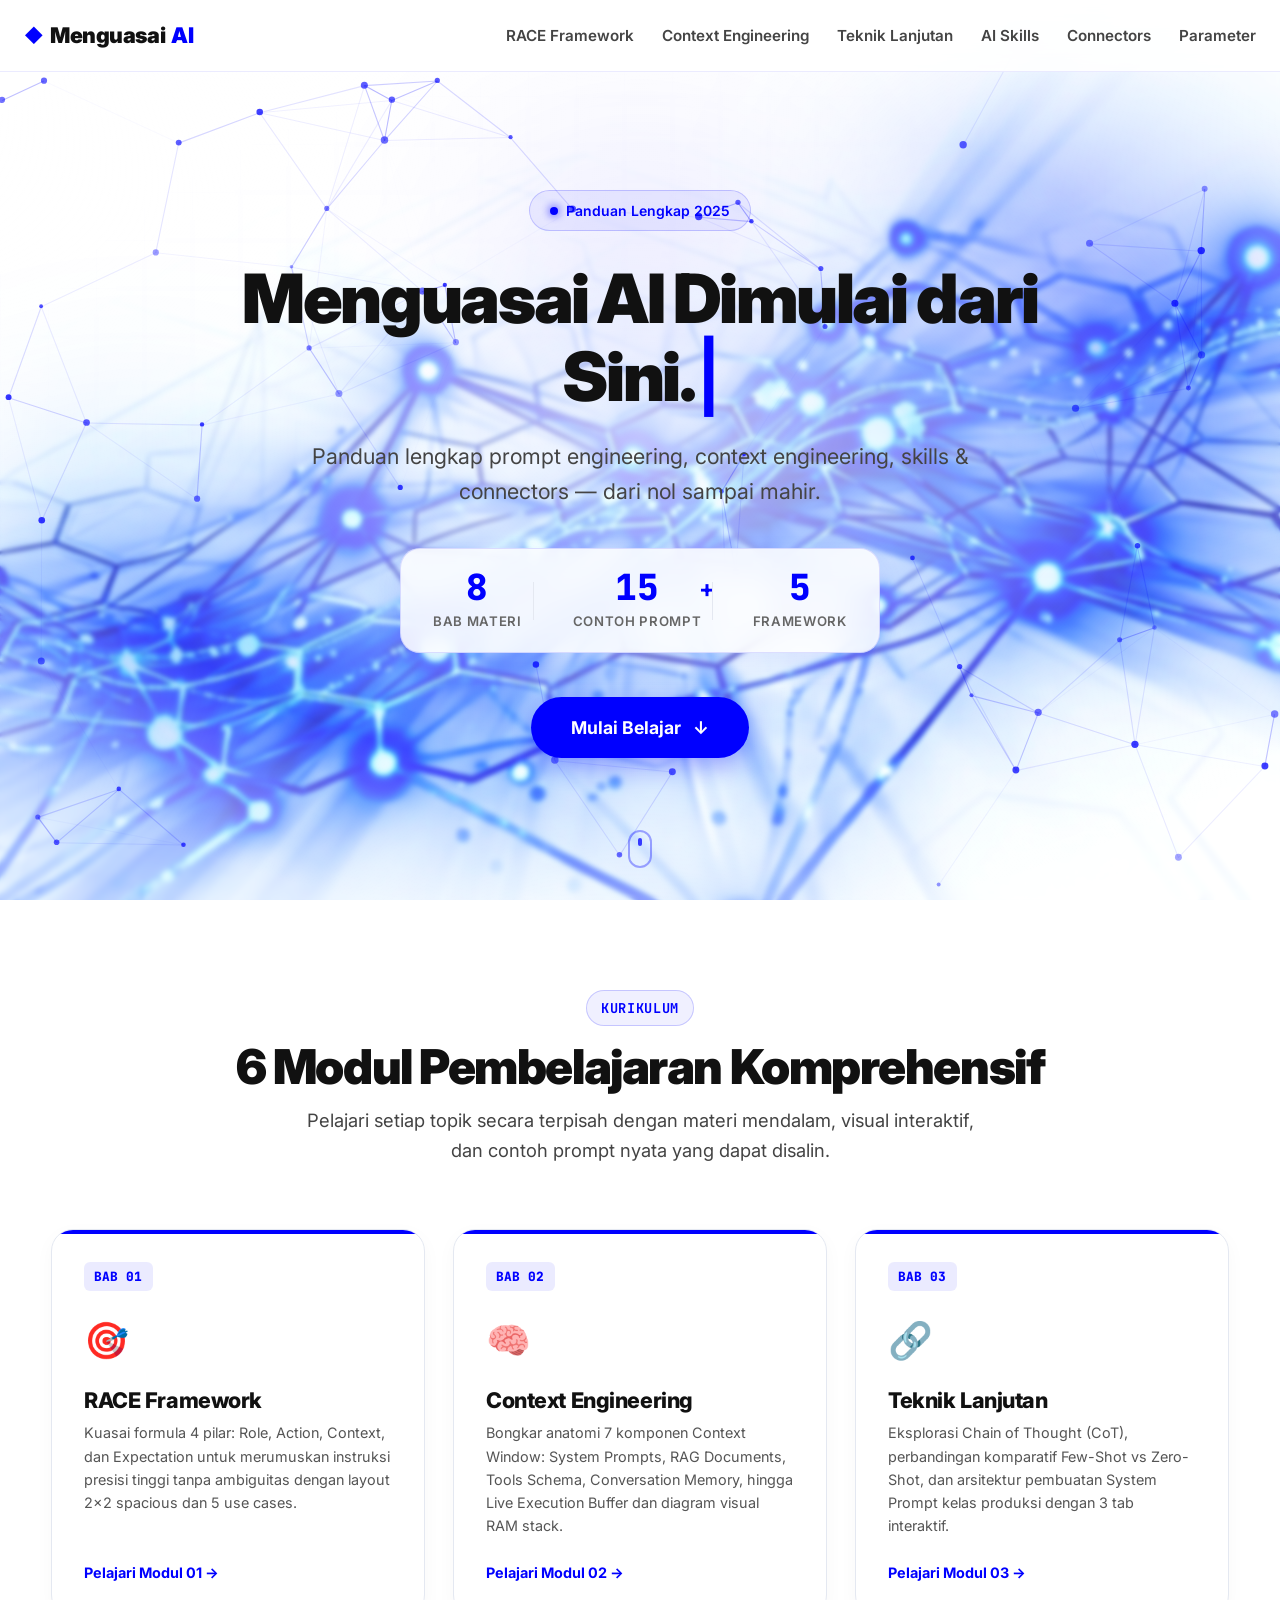
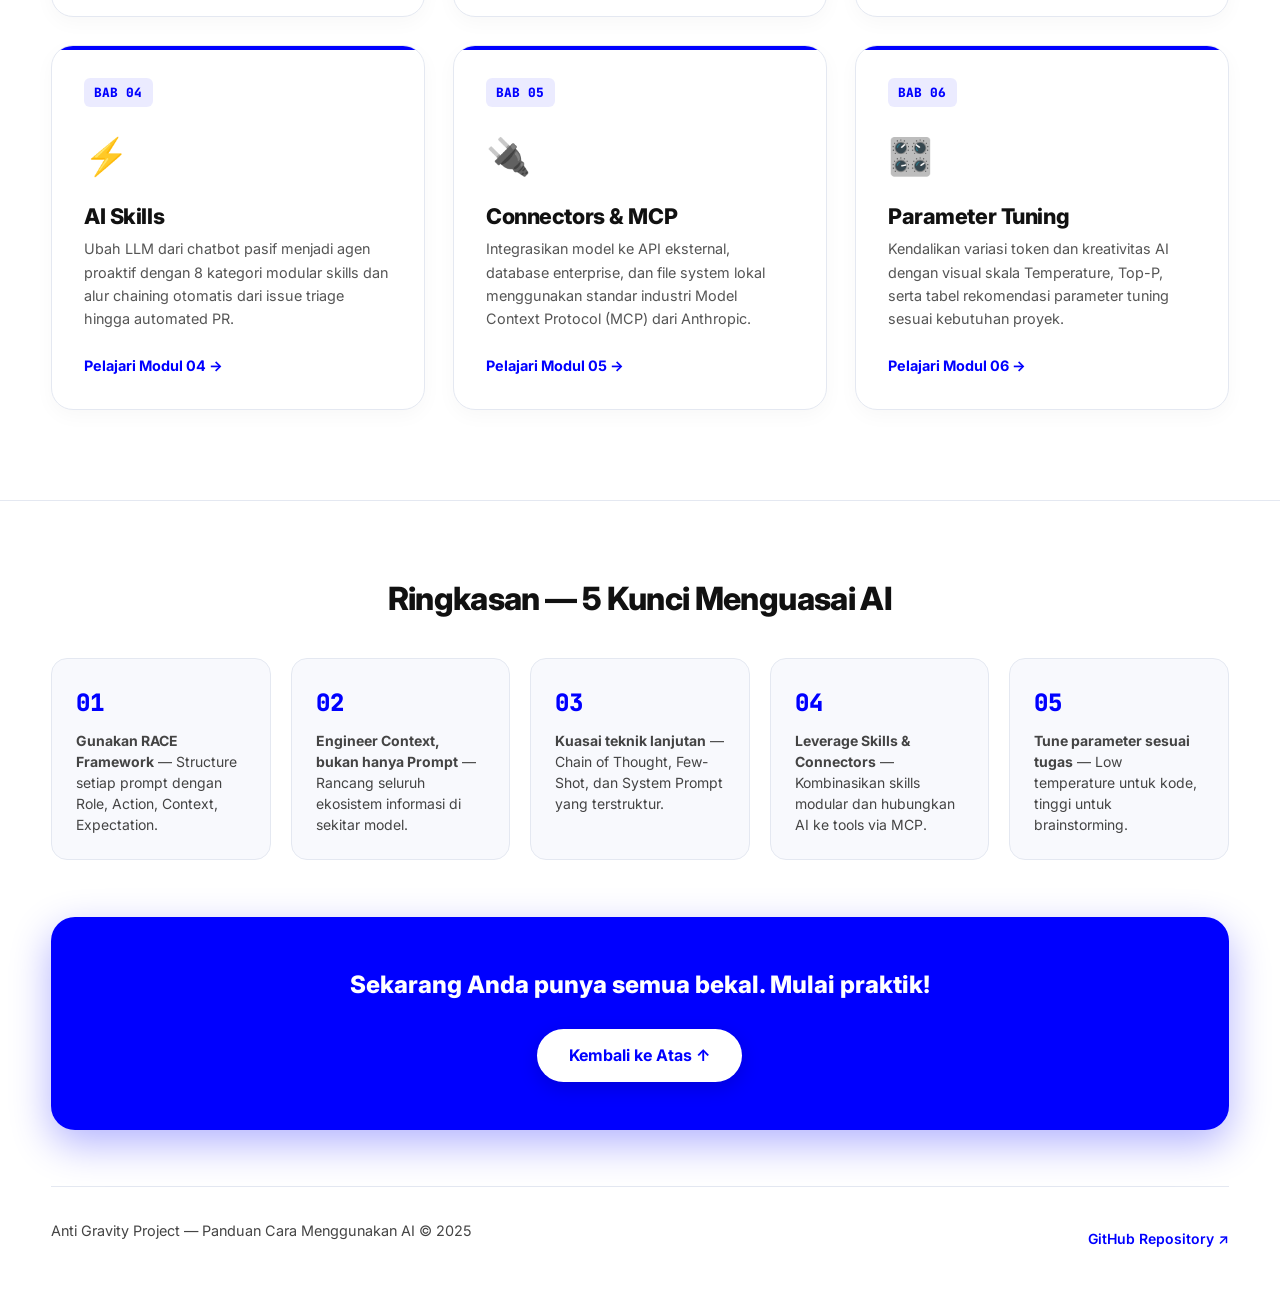
==== commit 360f3b86: "feat: enhance hero background with vivid neural network, cyber tech grid, animated ambient glow orbs" ====
--- a/index.html
+++ b/index.html
@@ -34,10 +34,14 @@
       </ul>
     </div>
   </nav>
-<section id="hero" class="hero-section">
+  <section id="hero" class="hero-section">
+    <div class="parallax-bg" style="background-image: url('assets/hero-bg.jpg');"></div>
+    <div class="hero-tech-grid"></div>
+    <div class="hero-glow hero-glow-1"></div>
+    <div class="hero-glow hero-glow-2"></div>
+    <div class="hero-glow hero-glow-3"></div>
+    <div class="hero-overlay"></div>
     <canvas id="particles-canvas"></canvas>
-    <div class="parallax-bg" style="background-image: url('assets/hero-bg.jpg');"></div>
-    <div class="hero-overlay"></div>
     <div class="hero-content">
       <div class="hero-badge reveal" data-reveal="fade-up">
         <span class="badge-dot"></span> Panduan Lengkap 2025
--- a/css/style.css
+++ b/css/style.css
@@ -2647,10 +2647,11 @@
   position: absolute;
   inset: -15% 0;
   background-size: cover;
-  background-position: center;
+  background-position: center 30%;
   pointer-events: none;
   z-index: 0;
-  opacity: 0.18;
+  opacity: 0.85;
+  filter: contrast(1.12) saturate(1.25);
   will-change: transform;
 }
 
@@ -2666,24 +2667,103 @@
   background: #FFFFFF;
 }
 
+/* Cyber Tech Grid */
+.hero-tech-grid {
+  position: absolute;
+  inset: 0;
+  background-image: 
+    linear-gradient(rgba(0, 0, 255, 0.06) 1px, transparent 1px),
+    linear-gradient(90deg, rgba(0, 0, 255, 0.06) 1px, transparent 1px);
+  background-size: 48px 48px;
+  mask-image: radial-gradient(ellipse 70% 60% at 50% 50%, rgba(0, 0, 0, 0.9) 0%, rgba(0, 0, 0, 0.3) 60%, transparent 85%);
+  -webkit-mask-image: radial-gradient(ellipse 70% 60% at 50% 50%, rgba(0, 0, 0, 0.9) 0%, rgba(0, 0, 0, 0.3) 60%, transparent 85%);
+  pointer-events: none;
+  z-index: 1;
+}
+
+/* Glowing Ambient Energy Orbs */
+.hero-glow {
+  position: absolute;
+  border-radius: 50%;
+  pointer-events: none;
+  filter: blur(85px);
+  opacity: 0.42;
+  mix-blend-mode: multiply;
+  z-index: 1;
+  will-change: transform;
+}
+
+.hero-glow-1 {
+  width: 520px;
+  height: 520px;
+  background: radial-gradient(circle, #0000FF 0%, rgba(0, 85, 255, 0.5) 45%, transparent 75%);
+  top: 5%;
+  right: -5%;
+  animation: floatGlow1 10s ease-in-out infinite alternate;
+}
+
+.hero-glow-2 {
+  width: 480px;
+  height: 480px;
+  background: radial-gradient(circle, #0044FF 0%, rgba(0, 140, 255, 0.45) 50%, transparent 75%);
+  bottom: 0%;
+  left: -8%;
+  animation: floatGlow2 12s ease-in-out infinite alternate;
+}
+
+.hero-glow-3 {
+  width: 380px;
+  height: 380px;
+  background: radial-gradient(circle, rgba(0, 0, 255, 0.6) 0%, transparent 70%);
+  top: 35%;
+  left: 50%;
+  transform: translate(-50%, -50%);
+  animation: pulseGlowCenter 8s ease-in-out infinite alternate;
+}
+
+@keyframes floatGlow1 {
+  0% { transform: translate(0, 0) scale(1); }
+  50% { transform: translate(-35px, 45px) scale(1.15); }
+  100% { transform: translate(25px, -25px) scale(0.95); }
+}
+
+@keyframes floatGlow2 {
+  0% { transform: translate(0, 0) scale(1); }
+  50% { transform: translate(40px, -35px) scale(1.12); }
+  100% { transform: translate(-25px, 30px) scale(0.9); }
+}
+
+@keyframes pulseGlowCenter {
+  0% { transform: translate(-50%, -50%) scale(0.9); opacity: 0.25; }
+  50% { transform: translate(-50%, -50%) scale(1.2); opacity: 0.45; }
+  100% { transform: translate(-50%, -50%) scale(0.9); opacity: 0.25; }
+}
+
+/* Luminous Center Mask - Protects Typography Contrast while keeping artwork vivid */
+.hero-overlay {
+  position: absolute;
+  inset: 0;
+  background: radial-gradient(
+    ellipse 65% 55% at 50% 48%,
+    rgba(255, 255, 255, 0.72) 0%,
+    rgba(255, 255, 255, 0.35) 45%,
+    rgba(255, 255, 255, 0.1) 70%,
+    rgba(255, 255, 255, 0.55) 100%
+  );
+  z-index: 2;
+  pointer-events: none;
+}
+
 #particles-canvas {
   position: absolute;
   inset: 0;
   pointer-events: none;
-  z-index: 1;
-}
-
-.hero-overlay {
-  position: absolute;
-  inset: 0;
-  background: radial-gradient(circle at 50% 50%, rgba(255, 255, 255, 0.82) 0%, rgba(255, 255, 255, 0.96) 100%);
-  z-index: 1;
-  pointer-events: none;
+  z-index: 3;
 }
 
 .hero-content {
   position: relative;
-  z-index: 2;
+  z-index: 4;
   max-width: 920px;
   text-align: center;
   margin: 0 auto;
@@ -5070,6 +5150,33 @@
   overflow: hidden;
 }
 
+.subpage-hero::before {
+  content: '';
+  position: absolute;
+  inset: 0;
+  background-image: 
+    linear-gradient(rgba(0, 0, 255, 0.04) 1px, transparent 1px),
+    linear-gradient(90deg, rgba(0, 0, 255, 0.04) 1px, transparent 1px);
+  background-size: 40px 40px;
+  mask-image: radial-gradient(ellipse at 80% 20%, rgba(0,0,0,0.85) 0%, transparent 75%);
+  -webkit-mask-image: radial-gradient(ellipse at 80% 20%, rgba(0,0,0,0.85) 0%, transparent 75%);
+  pointer-events: none;
+  z-index: 1;
+}
+
+.subpage-hero::after {
+  content: '';
+  position: absolute;
+  width: 450px;
+  height: 450px;
+  right: -5%;
+  top: -10%;
+  background: radial-gradient(circle, rgba(0, 0, 255, 0.1) 0%, transparent 70%);
+  filter: blur(65px);
+  pointer-events: none;
+  z-index: 1;
+}
+
 .subpage-hero .container {
   position: relative;
   z-index: 2;
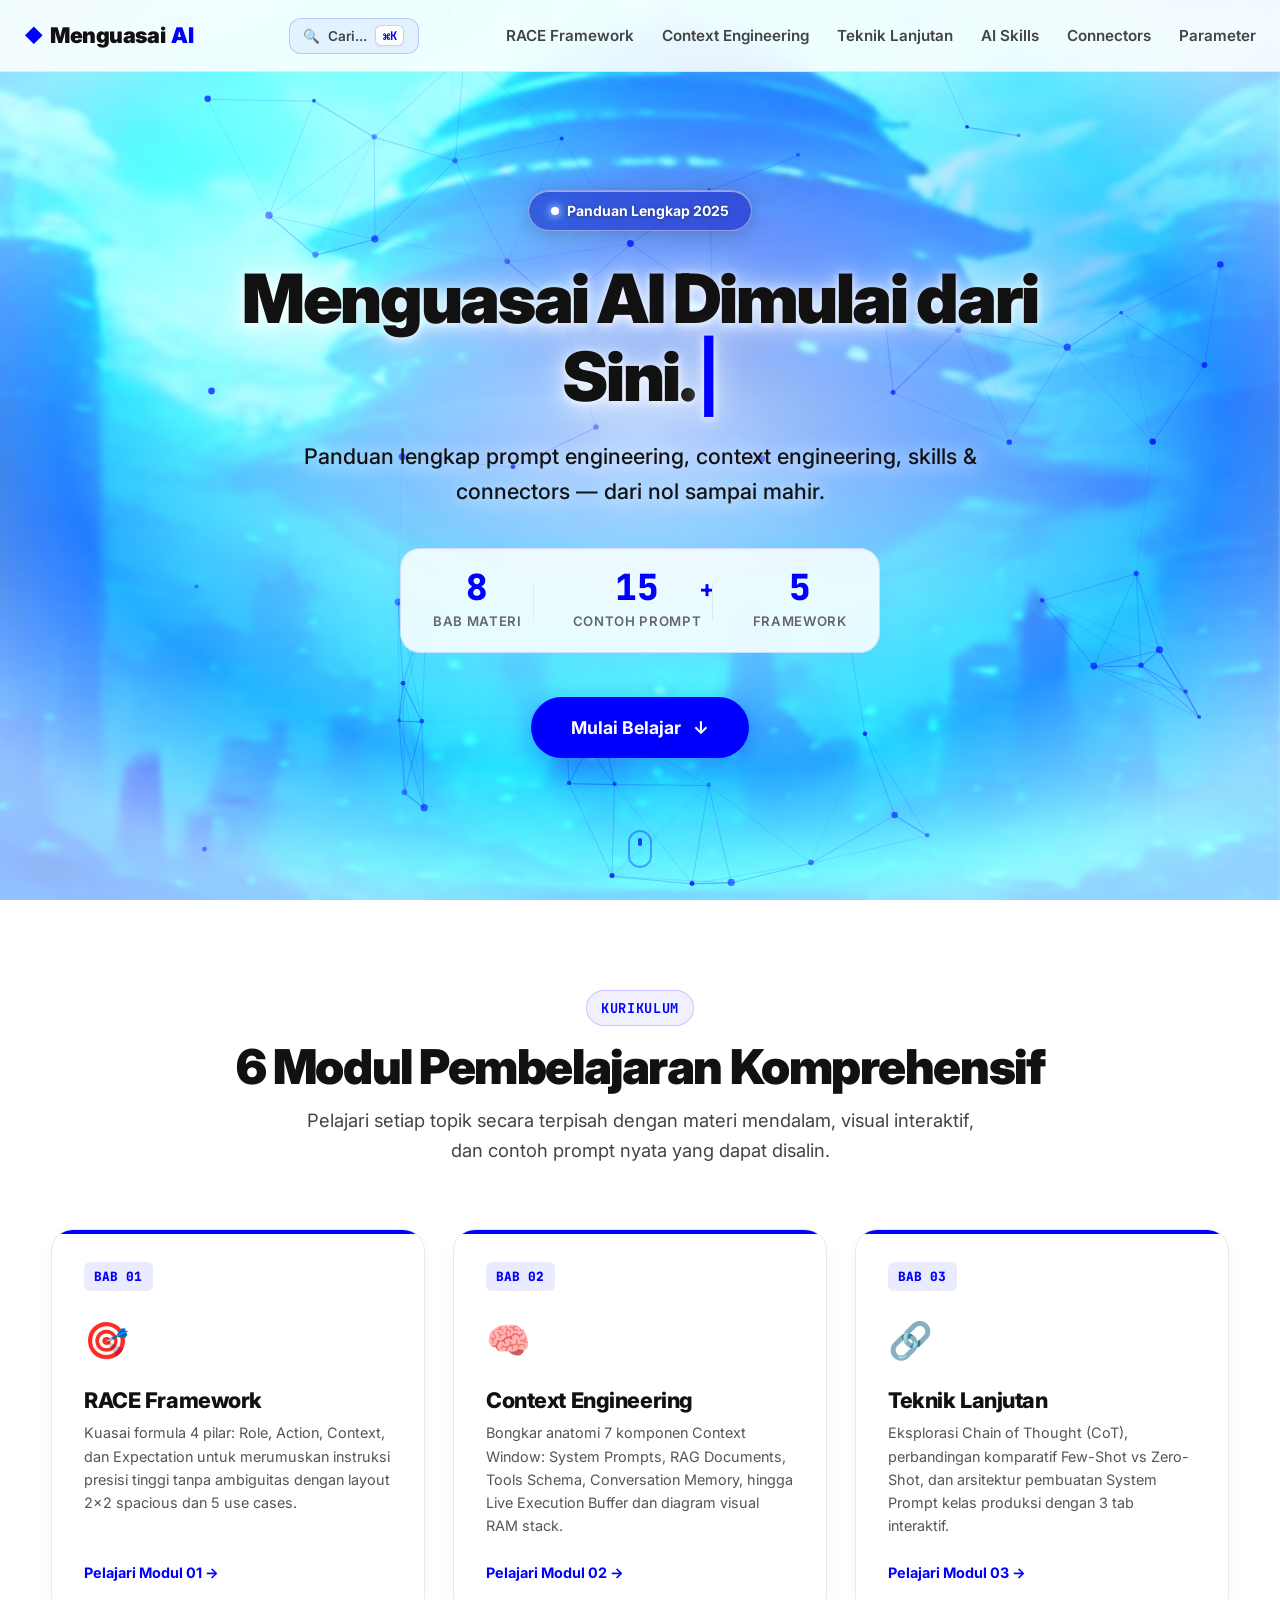
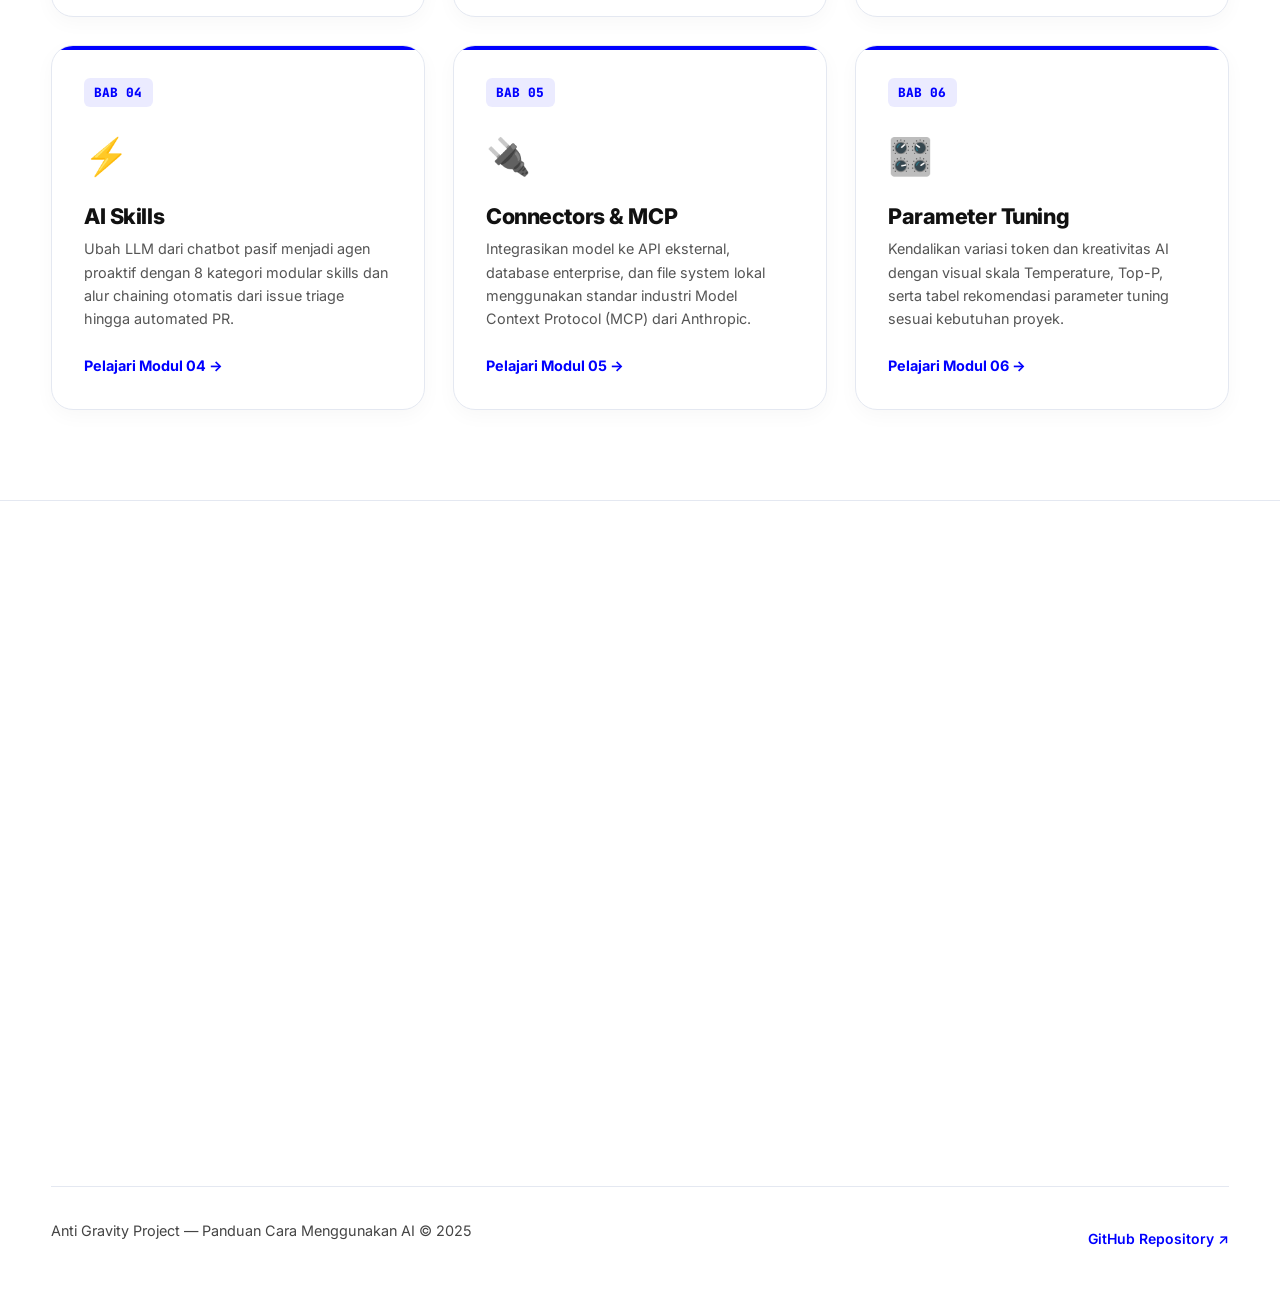
==== commit 7c7e08f9: "feat: implement luxury SaaS experience with Cmd+K command palette, spotlight cursor tracking, intera" ====
--- a/index.html
+++ b/index.html
@@ -21,6 +21,11 @@
       <a href="index.html" class="nav-logo">
         <span class="logo-icon">◆</span> Menguasai<span class="logo-accent">AI</span>
       </a>
+            <button id="search-trigger" class="nav-search-btn" aria-label="Cari materi">
+        <span class="search-icon">🔍</span>
+        <span class="search-text">Cari...</span>
+        <kbd class="search-kbd">⌘K</kbd>
+      </button>
       <button id="menu-toggle" aria-label="Toggle menu">
         <span></span><span></span><span></span>
       </button>
--- a/css/style.css
+++ b/css/style.css
@@ -2647,11 +2647,11 @@
   position: absolute;
   inset: -15% 0;
   background-size: cover;
-  background-position: center 30%;
+  background-position: center center;
   pointer-events: none;
   z-index: 0;
-  opacity: 0.85;
-  filter: contrast(1.12) saturate(1.25);
+  opacity: 0.95;
+  filter: contrast(1.12) saturate(1.22);
   will-change: transform;
 }
 
@@ -2772,23 +2772,27 @@
 .hero-badge {
   display: inline-flex;
   align-items: center;
-  gap: 0.5rem;
-  padding: 0.5rem 1.25rem;
-  background: rgba(0, 0, 255, 0.06);
-  border: 1px solid rgba(0, 0, 255, 0.18);
+  gap: 0.55rem;
+  padding: 0.5rem 1.35rem;
+  background: rgba(0, 0, 180, 0.45);
+  backdrop-filter: blur(16px);
+  -webkit-backdrop-filter: blur(16px);
+  border: 1px solid rgba(255, 255, 255, 0.45);
   border-radius: 9999px;
   font-size: 0.875rem;
-  font-weight: 600;
-  color: #0000FF;
+  font-weight: 700;
+  color: #FFFFFF !important;
   margin-bottom: 1.75rem;
+  box-shadow: 0 4px 20px rgba(0, 0, 0, 0.18), inset 0 1px 0 rgba(255, 255, 255, 0.5);
+  text-shadow: 0 1px 4px rgba(0, 0, 0, 0.4);
 }
 
 .badge-dot {
   width: 8px;
   height: 8px;
-  background: #0000FF;
+  background: #FFFFFF;
   border-radius: 50%;
-  box-shadow: 0 0 10px #0000FF;
+  box-shadow: 0 0 8px #FFFFFF, 0 0 15px rgba(0, 180, 255, 0.9);
   animation: pulseDot 2s infinite ease-in-out;
 }
 
@@ -2800,14 +2804,17 @@
   letter-spacing: -0.035em;
   margin-bottom: 1.5rem;
   min-height: 1.2em;
+  text-shadow: 0 4px 30px rgba(255, 255, 255, 0.95), 0 2px 10px rgba(255, 255, 255, 0.9);
 }
 
 .hero-subtitle {
   font-size: clamp(1.1rem, 2vw, 1.35rem);
-  color: #444444;
+  color: #111111;
+  font-weight: 500;
   line-height: 1.6;
   margin: 0 auto 2.5rem;
   max-width: 720px;
+  text-shadow: 0 2px 20px rgba(255, 255, 255, 0.95);
 }
 
 .hero-stats {
@@ -5143,36 +5150,34 @@
 
 /* Subpage Banner Header */
 .subpage-hero {
-  padding: clamp(7.5rem, 12vw, 9rem) 0 clamp(3rem, 5vw, 4.5rem);
-  background: linear-gradient(180deg, #F8F9FD 0%, #FFFFFF 100%);
-  border-bottom: 1px solid var(--border-light);
+  padding: clamp(7.5rem, 12vw, 9rem) 0 clamp(3.5rem, 5vw, 5rem);
   position: relative;
   overflow: hidden;
-}
-
-.subpage-hero::before {
-  content: '';
+  border-bottom: 1px solid var(--border-light);
+  background: #FFFFFF;
+}
+
+.subpage-bg {
   position: absolute;
   inset: 0;
-  background-image: 
-    linear-gradient(rgba(0, 0, 255, 0.04) 1px, transparent 1px),
-    linear-gradient(90deg, rgba(0, 0, 255, 0.04) 1px, transparent 1px);
-  background-size: 40px 40px;
-  mask-image: radial-gradient(ellipse at 80% 20%, rgba(0,0,0,0.85) 0%, transparent 75%);
-  -webkit-mask-image: radial-gradient(ellipse at 80% 20%, rgba(0,0,0,0.85) 0%, transparent 75%);
+  background-size: cover;
+  background-position: center 30%;
   pointer-events: none;
-  z-index: 1;
-}
-
-.subpage-hero::after {
-  content: '';
+  z-index: 0;
+  opacity: 0.90;
+  filter: contrast(1.12) saturate(1.22);
+  will-change: transform;
+}
+
+.subpage-overlay {
   position: absolute;
-  width: 450px;
-  height: 450px;
-  right: -5%;
-  top: -10%;
-  background: radial-gradient(circle, rgba(0, 0, 255, 0.1) 0%, transparent 70%);
-  filter: blur(65px);
+  inset: 0;
+  background: linear-gradient(
+    180deg,
+    rgba(255, 255, 255, 0.76) 0%,
+    rgba(255, 255, 255, 0.45) 45%,
+    rgba(255, 255, 255, 0.85) 100%
+  );
   pointer-events: none;
   z-index: 1;
 }
@@ -5187,14 +5192,18 @@
   align-items: center;
   gap: 0.5rem;
   font-size: 0.85rem;
-  font-weight: 600;
+  font-weight: 700;
   margin-bottom: 1.25rem;
-  color: #666666;
+  color: #111111;
+  text-shadow: 0 1px 12px rgba(255, 255, 255, 0.9);
 }
 
 .breadcrumb a {
   color: #0000FF;
   text-decoration: none;
+  background: rgba(255, 255, 255, 0.8);
+  padding: 0.15rem 0.5rem;
+  border-radius: 6px;
 }
 
 .breadcrumb a:hover {
@@ -5202,22 +5211,26 @@
 }
 
 .breadcrumb-sep {
-  color: #999999;
+  color: #444444;
 }
 
 .subpage-badge {
   display: inline-flex;
   align-items: center;
   gap: 0.5rem;
-  padding: 0.35rem 0.85rem;
-  background: rgba(0, 0, 255, 0.08);
-  border: 1px solid rgba(0, 0, 255, 0.2);
+  padding: 0.35rem 0.95rem;
+  background: rgba(0, 0, 180, 0.5);
+  backdrop-filter: blur(14px);
+  -webkit-backdrop-filter: blur(14px);
+  border: 1px solid rgba(255, 255, 255, 0.5);
   border-radius: 9999px;
   font-family: var(--font-mono);
   font-size: 0.8rem;
-  font-weight: 700;
-  color: #0000FF;
+  font-weight: 800;
+  color: #FFFFFF !important;
   margin-bottom: 1rem;
+  box-shadow: 0 4px 15px rgba(0, 0, 0, 0.15);
+  text-shadow: 0 1px 3px rgba(0, 0, 0, 0.4);
 }
 
 .subpage-title {
@@ -5227,25 +5240,28 @@
   letter-spacing: -0.03em;
   line-height: 1.15;
   margin-bottom: 1rem;
+  text-shadow: 0 4px 28px rgba(255, 255, 255, 0.95), 0 2px 10px rgba(255, 255, 255, 0.9);
 }
 
 .subpage-subtitle {
   font-size: clamp(1.05rem, 2vw, 1.25rem);
-  color: #444444;
+  color: #111111;
+  font-weight: 500;
   line-height: 1.6;
   max-width: 820px;
   margin-bottom: 1.75rem;
+  text-shadow: 0 2px 18px rgba(255, 255, 255, 0.95);
 }
 
 .subpage-meta {
   display: flex;
   align-items: center;
-  gap: 1.5rem;
+  gap: 1rem;
   flex-wrap: wrap;
   font-size: 0.85rem;
-  color: #666666;
-  font-weight: 500;
-  border-top: 1px solid var(--border-light);
+  color: #111111;
+  font-weight: 600;
+  border-top: 1px solid rgba(0, 0, 0, 0.08);
   padding-top: 1.25rem;
 }
 
@@ -5253,6 +5269,13 @@
   display: flex;
   align-items: center;
   gap: 0.4rem;
+  background: rgba(255, 255, 255, 0.85);
+  backdrop-filter: blur(10px);
+  -webkit-backdrop-filter: blur(10px);
+  padding: 0.35rem 0.85rem;
+  border-radius: 8px;
+  border: 1px solid rgba(0, 0, 255, 0.12);
+  box-shadow: 0 2px 8px rgba(0, 0, 0, 0.04);
 }
 
 /* Chapter Bottom Navigation */
@@ -5423,3 +5446,787 @@
 .subpage-hero + section {
   padding-top: clamp(2.5rem, 4vw, 3.5rem);
 }
+
+
+/* ==========================================================================
+   AWARD-WINNING LUXURY SAAS UI (Linear / Stripe Design System)
+   ========================================================================== */
+
+/* 1. Navbar Search Trigger (⌘K Pill) */
+.nav-search-btn {
+  display: inline-flex;
+  align-items: center;
+  gap: 0.5rem;
+  padding: 0.4rem 0.85rem;
+  background: rgba(0, 0, 255, 0.05);
+  border: 1px solid rgba(0, 0, 255, 0.18);
+  border-radius: 12px;
+  color: #444444;
+  font-size: 0.85rem;
+  font-weight: 600;
+  cursor: pointer;
+  transition: all 0.25s cubic-bezier(0.16, 1, 0.3, 1);
+  margin-left: 0.5rem;
+}
+
+.nav-search-btn:hover {
+  background: rgba(0, 0, 255, 0.1);
+  border-color: #0000FF;
+  color: #0000FF;
+  transform: translateY(-1px);
+  box-shadow: 0 4px 12px rgba(0, 0, 255, 0.12);
+}
+
+.search-kbd {
+  font-family: var(--font-mono);
+  font-size: 0.75rem;
+  font-weight: 700;
+  background: #FFFFFF;
+  border: 1px solid rgba(0, 0, 255, 0.2);
+  border-radius: 6px;
+  padding: 0.1rem 0.4rem;
+  color: #0000FF;
+  box-shadow: 0 1px 3px rgba(0, 0, 0, 0.05);
+}
+
+/* 2. Spotlight Card Flashlight Glow (Linear Effect) */
+.module-card,
+.race-card,
+.skill-card,
+.connector-card,
+.param-card,
+.interactive-card,
+.studio-card {
+  position: relative;
+  overflow: hidden;
+}
+
+.module-card::after,
+.race-card::after,
+.skill-card::after,
+.connector-card::after,
+.param-card::after,
+.interactive-card::after,
+.studio-card::after {
+  content: '';
+  position: absolute;
+  inset: 0;
+  background: radial-gradient(420px circle at var(--mouse-x, -500px) var(--mouse-y, -500px), rgba(0, 0, 255, 0.09), transparent 45%);
+  pointer-events: none;
+  opacity: 0;
+  transition: opacity 0.3s ease;
+  border-radius: inherit;
+  z-index: 1;
+}
+
+.module-card:hover::after,
+.race-card:hover::after,
+.skill-card:hover::after,
+.connector-card:hover::after,
+.param-card:hover::after,
+.interactive-card:hover::after,
+.studio-card:hover::after {
+  opacity: 1;
+}
+
+/* 3. Global Command Palette Modal (Raycast / Apple Style) */
+.command-modal {
+  position: fixed;
+  inset: 0;
+  z-index: 99999;
+  display: flex;
+  align-items: flex-start;
+  justify-content: center;
+  padding: clamp(3rem, 12vh, 6rem) 1.25rem 2rem;
+  opacity: 0;
+  visibility: hidden;
+  transition: all 0.25s cubic-bezier(0.16, 1, 0.3, 1);
+}
+
+.command-modal.active {
+  opacity: 1;
+  visibility: visible;
+}
+
+.command-backdrop {
+  position: absolute;
+  inset: 0;
+  background: rgba(10, 15, 30, 0.55);
+  backdrop-filter: blur(20px);
+  -webkit-backdrop-filter: blur(20px);
+}
+
+.command-dialog {
+  position: relative;
+  width: 100%;
+  max-width: 640px;
+  background: rgba(255, 255, 255, 0.94);
+  backdrop-filter: blur(24px);
+  -webkit-backdrop-filter: blur(24px);
+  border: 1px solid rgba(0, 0, 255, 0.2);
+  border-radius: 20px;
+  box-shadow: 0 30px 70px rgba(0, 0, 255, 0.2), 0 0 0 1px rgba(255, 255, 255, 0.9);
+  overflow: hidden;
+  transform: translateY(-20px) scale(0.98);
+  transition: transform 0.25s cubic-bezier(0.16, 1, 0.3, 1);
+  display: flex;
+  flex-direction: column;
+  max-height: 80vh;
+}
+
+.command-modal.active .command-dialog {
+  transform: translateY(0) scale(1);
+}
+
+.command-header {
+  display: flex;
+  align-items: center;
+  gap: 0.85rem;
+  padding: 1.15rem 1.5rem;
+  border-bottom: 1px solid var(--border-light);
+  background: #FFFFFF;
+}
+
+.command-search-icon {
+  font-size: 1.2rem;
+  opacity: 0.7;
+}
+
+.command-input {
+  flex-grow: 1;
+  background: transparent;
+  border: none;
+  font-size: 1.05rem;
+  font-weight: 500;
+  color: #111111;
+  outline: none;
+  font-family: inherit;
+}
+
+.command-input::placeholder {
+  color: #888888;
+}
+
+.command-close-btn {
+  background: rgba(0, 0, 255, 0.08);
+  border: 1px solid rgba(0, 0, 255, 0.2);
+  color: #0000FF;
+  padding: 0.25rem 0.6rem;
+  border-radius: 6px;
+  font-family: var(--font-mono);
+  font-size: 0.75rem;
+  font-weight: 700;
+  cursor: pointer;
+  transition: all 0.2s ease;
+}
+
+.command-close-btn:hover {
+  background: #0000FF;
+  color: #FFFFFF;
+}
+
+.command-results {
+  overflow-y: auto;
+  padding: 0.75rem;
+  max-height: 380px;
+  display: flex;
+  flex-direction: column;
+  gap: 0.35rem;
+}
+
+.command-item {
+  display: flex;
+  align-items: center;
+  gap: 1rem;
+  padding: 0.85rem 1rem;
+  border-radius: 12px;
+  text-decoration: none;
+  color: #111111;
+  transition: all 0.2s ease;
+}
+
+.command-item:hover,
+.command-item.selected {
+  background: rgba(0, 0, 255, 0.08);
+  transform: translateX(4px);
+}
+
+.item-icon {
+  font-size: 1.35rem;
+  flex-shrink: 0;
+}
+
+.item-text {
+  flex-grow: 1;
+  min-width: 0;
+}
+
+.item-title {
+  font-weight: 700;
+  font-size: 0.95rem;
+  color: #111111;
+  line-height: 1.25;
+}
+
+.item-desc {
+  font-size: 0.8rem;
+  color: #555555;
+  margin-top: 0.15rem;
+  white-space: nowrap;
+  overflow: hidden;
+  text-overflow: ellipsis;
+}
+
+.item-cat {
+  font-size: 0.72rem;
+  font-weight: 700;
+  color: #0000FF;
+  background: rgba(0, 0, 255, 0.08);
+  padding: 0.2rem 0.55rem;
+  border-radius: 6px;
+  font-family: var(--font-mono);
+  flex-shrink: 0;
+}
+
+mark.highlight {
+  background: rgba(0, 0, 255, 0.15);
+  color: #0000FF;
+  font-weight: 800;
+  border-radius: 3px;
+  padding: 0 2px;
+}
+
+.command-empty {
+  text-align: center;
+  padding: 3rem 1.5rem;
+  color: #666666;
+}
+
+.empty-icon {
+  font-size: 2.5rem;
+  margin-bottom: 0.75rem;
+  display: block;
+}
+
+.empty-sub {
+  font-size: 0.8rem;
+  color: #888888;
+  display: block;
+  margin-top: 0.5rem;
+}
+
+.command-footer {
+  display: flex;
+  align-items: center;
+  justify-content: space-between;
+  padding: 0.85rem 1.5rem;
+  background: #F8F9FD;
+  border-top: 1px solid var(--border-light);
+  font-size: 0.8rem;
+  color: #666666;
+}
+
+.footer-hint {
+  display: flex;
+  align-items: center;
+  gap: 0.85rem;
+}
+
+.footer-hint kbd {
+  background: #FFFFFF;
+  border: 1px solid var(--border-light);
+  border-radius: 4px;
+  padding: 0.1rem 0.35rem;
+  font-family: var(--font-mono);
+  font-size: 0.72rem;
+  box-shadow: 0 1px 2px rgba(0, 0, 0, 0.05);
+}
+
+/* 4. Keyboard Navigation Floating Hint */
+.keyboard-hint {
+  position: fixed;
+  bottom: 1.5rem;
+  right: 1.5rem;
+  z-index: 999;
+  background: rgba(255, 255, 255, 0.92);
+  backdrop-filter: blur(14px);
+  -webkit-backdrop-filter: blur(14px);
+  border: 1px solid rgba(0, 0, 255, 0.18);
+  border-radius: 9999px;
+  padding: 0.4rem 1rem;
+  display: flex;
+  align-items: center;
+  gap: 1rem;
+  font-size: 0.8rem;
+  font-weight: 600;
+  color: #333333;
+  box-shadow: 0 8px 24px rgba(0, 0, 255, 0.08);
+  transition: opacity 0.3s ease;
+}
+
+.keyboard-hint kbd {
+  background: rgba(0, 0, 255, 0.08);
+  border: 1px solid rgba(0, 0, 255, 0.25);
+  border-radius: 5px;
+  padding: 0.15rem 0.4rem;
+  font-family: var(--font-mono);
+  font-size: 0.75rem;
+  color: #0000FF;
+  font-weight: 700;
+}
+
+@media (max-width: 768px) {
+  .keyboard-hint {
+    display: none;
+  }
+}
+
+/* 5. RACE Live Prompt Studio (on race-framework.html) */
+.studio-section {
+  margin: 3.5rem 0;
+  background: #FFFFFF;
+  border: 1px solid rgba(0, 0, 255, 0.18);
+  border-radius: 24px;
+  padding: clamp(2rem, 5vw, 3rem);
+  box-shadow: 0 16px 40px rgba(0, 0, 255, 0.07);
+}
+
+.studio-header {
+  text-align: center;
+  max-width: 760px;
+  margin: 0 auto 2.5rem;
+}
+
+.studio-badge {
+  display: inline-flex;
+  align-items: center;
+  gap: 0.4rem;
+  padding: 0.3rem 0.85rem;
+  background: rgba(0, 0, 255, 0.08);
+  border: 1px solid rgba(0, 0, 255, 0.25);
+  border-radius: 9999px;
+  font-family: var(--font-mono);
+  font-size: 0.8rem;
+  font-weight: 800;
+  color: #0000FF;
+  margin-bottom: 0.85rem;
+}
+
+.studio-title {
+  font-size: clamp(1.75rem, 3.5vw, 2.35rem);
+  font-weight: 900;
+  color: #111111;
+  letter-spacing: -0.02em;
+  margin-bottom: 0.6rem;
+}
+
+.studio-subtitle {
+  font-size: 0.95rem;
+  color: #555555;
+  line-height: 1.6;
+}
+
+.studio-presets {
+  display: flex;
+  align-items: center;
+  justify-content: center;
+  gap: 0.65rem;
+  flex-wrap: wrap;
+  margin-bottom: 2rem;
+}
+
+.preset-chip {
+  padding: 0.5rem 1.15rem;
+  background: #FFFFFF;
+  border: 1px solid var(--border-light);
+  border-radius: 12px;
+  font-size: 0.85rem;
+  font-weight: 700;
+  color: #333333;
+  cursor: pointer;
+  transition: all 0.25s ease;
+  box-shadow: 0 2px 6px rgba(0, 0, 0, 0.02);
+}
+
+.preset-chip:hover {
+  border-color: #0000FF;
+  color: #0000FF;
+  transform: translateY(-2px);
+}
+
+.preset-chip.active {
+  background: #0000FF;
+  color: #FFFFFF;
+  border-color: #0000FF;
+  box-shadow: 0 6px 18px rgba(0, 0, 255, 0.25);
+}
+
+.studio-layout {
+  display: grid;
+  grid-template-columns: 1fr 1fr;
+  gap: 2rem;
+}
+
+@media (max-width: 900px) {
+  .studio-layout {
+    grid-template-columns: 1fr;
+  }
+}
+
+.studio-inputs {
+  display: flex;
+  flex-direction: column;
+  gap: 1.25rem;
+}
+
+.studio-field {
+  display: flex;
+  flex-direction: column;
+  gap: 0.4rem;
+}
+
+.field-label {
+  display: flex;
+  align-items: center;
+  gap: 0.5rem;
+  font-size: 0.85rem;
+  font-weight: 800;
+  color: #111111;
+}
+
+.field-letter {
+  display: inline-grid;
+  place-items: center;
+  width: 22px;
+  height: 22px;
+  background: #0000FF;
+  color: #FFFFFF;
+  border-radius: 6px;
+  font-family: var(--font-mono);
+  font-size: 0.75rem;
+}
+
+.studio-textarea {
+  width: 100%;
+  padding: 0.75rem 1rem;
+  border: 1px solid var(--border-light);
+  border-radius: 12px;
+  font-family: inherit;
+  font-size: 0.875rem;
+  color: #111111;
+  resize: vertical;
+  min-height: 65px;
+  transition: border-color 0.2s ease, box-shadow 0.2s ease;
+  background: #F8F9FD;
+}
+
+.studio-textarea:focus {
+  outline: none;
+  border-color: #0000FF;
+  background: #FFFFFF;
+  box-shadow: 0 0 0 3px rgba(0, 0, 255, 0.12);
+}
+
+.studio-preview-col {
+  display: flex;
+  flex-direction: column;
+  background: #111528;
+  border-radius: 18px;
+  padding: 1.5rem;
+  border: 1px solid rgba(0, 0, 255, 0.25);
+  box-shadow: 0 12px 30px rgba(0, 0, 0, 0.25);
+}
+
+.preview-top-bar {
+  display: flex;
+  align-items: center;
+  justify-content: space-between;
+  margin-bottom: 1rem;
+  padding-bottom: 0.75rem;
+  border-bottom: 1px solid rgba(255, 255, 255, 0.1);
+}
+
+.preview-title {
+  font-family: var(--font-mono);
+  font-size: 0.85rem;
+  font-weight: 700;
+  color: #FFFFFF;
+  display: flex;
+  align-items: center;
+  gap: 0.5rem;
+}
+
+.studio-copy-btn {
+  background: #0000FF;
+  color: #FFFFFF;
+  border: none;
+  padding: 0.45rem 1rem;
+  border-radius: 8px;
+  font-weight: 700;
+  font-size: 0.8rem;
+  cursor: pointer;
+  transition: all 0.2s ease;
+}
+
+.studio-copy-btn:hover {
+  background: #0000CC;
+  transform: translateY(-2px);
+  box-shadow: 0 6px 16px rgba(0, 0, 255, 0.35);
+}
+
+.studio-copy-btn.copied {
+  background: #00B341 !important;
+}
+
+.studio-preview-box {
+  flex-grow: 1;
+  font-family: var(--font-mono);
+  font-size: 0.85rem;
+  line-height: 1.6;
+  color: #E2E8F0;
+  white-space: pre-wrap;
+  word-break: break-word;
+  overflow-y: auto;
+  max-height: 400px;
+}
+
+.prompt-tag {
+  display: inline-block;
+  padding: 0.15rem 0.5rem;
+  border-radius: 4px;
+  font-weight: 800;
+  font-size: 0.75rem;
+  margin-bottom: 0.25rem;
+  margin-top: 0.75rem;
+}
+
+.prompt-tag.tag-role { background: rgba(0, 100, 255, 0.3); color: #60A5FA; }
+.prompt-tag.tag-action { background: rgba(139, 92, 246, 0.3); color: #C084FC; }
+.prompt-tag.tag-context { background: rgba(16, 185, 129, 0.3); color: #34D399; }
+.prompt-tag.tag-expectation { background: rgba(245, 158, 11, 0.3); color: #FBBF24; }
+
+/* 6. Context Window RAM Buffer Simulator (on context-engineering.html) */
+.context-vis-section {
+  margin: 3.5rem 0;
+  background: #FFFFFF;
+  border: 1px solid rgba(0, 0, 255, 0.18);
+  border-radius: 24px;
+  padding: clamp(2rem, 5vw, 3rem);
+  box-shadow: 0 16px 40px rgba(0, 0, 255, 0.07);
+}
+
+.scenario-chips {
+  display: flex;
+  gap: 0.75rem;
+  flex-wrap: wrap;
+  justify-content: center;
+  margin-bottom: 2rem;
+}
+
+.scenario-btn {
+  padding: 0.55rem 1.25rem;
+  background: #FFFFFF;
+  border: 1px solid var(--border-light);
+  border-radius: 12px;
+  font-weight: 700;
+  font-size: 0.875rem;
+  color: #333333;
+  cursor: pointer;
+  transition: all 0.25s ease;
+}
+
+.scenario-btn:hover {
+  border-color: #0000FF;
+  color: #0000FF;
+  transform: translateY(-2px);
+}
+
+.scenario-btn.active {
+  background: #0000FF;
+  color: #FFFFFF;
+  border-color: #0000FF;
+  box-shadow: 0 6px 18px rgba(0, 0, 255, 0.25);
+}
+
+.stacked-ram-bar {
+  height: 38px;
+  border-radius: 12px;
+  overflow: hidden;
+  display: flex;
+  background: #E2E8F0;
+  box-shadow: inset 0 2px 6px rgba(0, 0, 0, 0.1);
+  margin-bottom: 1.5rem;
+}
+
+.ram-segment {
+  height: 100%;
+  transition: width 0.6s cubic-bezier(0.16, 1, 0.3, 1);
+  position: relative;
+  cursor: pointer;
+}
+
+.seg-1 { background: #0000FF; }
+.seg-2 { background: #0066FF; }
+.seg-3 { background: #4400FF; }
+.seg-4 { background: #7700FF; }
+.seg-5 { background: #00B4D8; }
+.seg-6 { background: #0077B6; }
+.seg-7 { background: #023E8A; }
+
+.vis-stats-row {
+  display: flex;
+  align-items: center;
+  justify-content: space-between;
+  margin-bottom: 1.75rem;
+  padding: 1rem 1.5rem;
+  background: #F8F9FD;
+  border-radius: 14px;
+  border: 1px solid var(--border-light);
+}
+
+.vis-stat-box strong {
+  display: block;
+  font-size: 0.8rem;
+  color: #666666;
+  text-transform: uppercase;
+  font-family: var(--font-mono);
+}
+
+.vis-stat-box span {
+  font-size: 1.15rem;
+  font-weight: 800;
+  color: #0000FF;
+}
+
+.vis-legend-grid {
+  display: grid;
+  grid-template-columns: repeat(auto-fill, minmax(220px, 1fr));
+  gap: 0.85rem;
+}
+
+.legend-card {
+  display: flex;
+  align-items: center;
+  gap: 0.65rem;
+  padding: 0.65rem 0.85rem;
+  background: #FFFFFF;
+  border: 1px solid var(--border-light);
+  border-radius: 10px;
+  font-size: 0.8rem;
+  font-weight: 600;
+  color: #333333;
+}
+
+.legend-dot {
+  width: 12px;
+  height: 12px;
+  border-radius: 4px;
+  flex-shrink: 0;
+}
+
+/* 7. Temperature & Model Control Simulator (on parameter.html) */
+.temp-sim-section {
+  margin: 3.5rem 0;
+  background: #FFFFFF;
+  border: 1px solid rgba(0, 0, 255, 0.18);
+  border-radius: 24px;
+  padding: clamp(2rem, 5vw, 3rem);
+  box-shadow: 0 16px 40px rgba(0, 0, 255, 0.07);
+}
+
+.temp-control-card {
+  background: #F8F9FD;
+  border: 1px solid var(--border-light);
+  border-radius: 18px;
+  padding: 2rem;
+  margin-bottom: 2rem;
+}
+
+.temp-slider-header {
+  display: flex;
+  align-items: center;
+  justify-content: space-between;
+  margin-bottom: 1.25rem;
+}
+
+.temp-val-badge {
+  font-family: var(--font-mono);
+  font-size: 1.75rem;
+  font-weight: 900;
+  color: #0000FF;
+}
+
+.temp-gauge-bar {
+  height: 8px;
+  background: #E2E8F0;
+  border-radius: 9999px;
+  overflow: hidden;
+  margin-bottom: 1rem;
+}
+
+.temp-gauge-fill {
+  height: 100%;
+  background: #0000FF;
+  border-radius: 9999px;
+  transition: width 0.2s ease, background 0.3s ease;
+}
+
+.temp-slider-input {
+  width: 100%;
+  cursor: pointer;
+  accent-color: #0000FF;
+  height: 6px;
+}
+
+.temp-slider-scale {
+  display: flex;
+  justify-content: space-between;
+  font-family: var(--font-mono);
+  font-size: 0.75rem;
+  color: #666666;
+  margin-top: 0.5rem;
+}
+
+.temp-mode-badge {
+  display: inline-block;
+  padding: 0.35rem 0.85rem;
+  border-radius: 8px;
+  font-weight: 800;
+  font-size: 0.85rem;
+  margin-top: 1rem;
+}
+
+.mode-deterministic { background: rgba(0, 0, 255, 0.1); color: #0000FF; border: 1px solid rgba(0, 0, 255, 0.25); }
+.mode-balanced { background: rgba(0, 136, 255, 0.1); color: #0077CC; border: 1px solid rgba(0, 136, 255, 0.25); }
+.mode-creative { background: rgba(255, 102, 0, 0.1); color: #D95300; border: 1px solid rgba(255, 102, 0, 0.25); }
+.mode-wild { background: rgba(255, 0, 85, 0.1); color: #D90045; border: 1px solid rgba(255, 0, 85, 0.25); }
+
+.temp-output-card {
+  background: #111528;
+  border-radius: 18px;
+  padding: 1.5rem;
+  border: 1px solid rgba(0, 0, 255, 0.25);
+  box-shadow: 0 12px 30px rgba(0, 0, 0, 0.2);
+}
+
+.temp-output-header {
+  display: flex;
+  align-items: center;
+  justify-content: space-between;
+  margin-bottom: 0.85rem;
+  padding-bottom: 0.65rem;
+  border-bottom: 1px solid rgba(255, 255, 255, 0.1);
+  color: #FFFFFF;
+  font-family: var(--font-mono);
+  font-size: 0.8rem;
+  font-weight: 700;
+}
+
+.temp-sim-output {
+  font-family: var(--font-mono);
+  font-size: 0.875rem;
+  line-height: 1.65;
+  color: #E2E8F0;
+  white-space: pre-wrap;
+  min-height: 120px;
+}
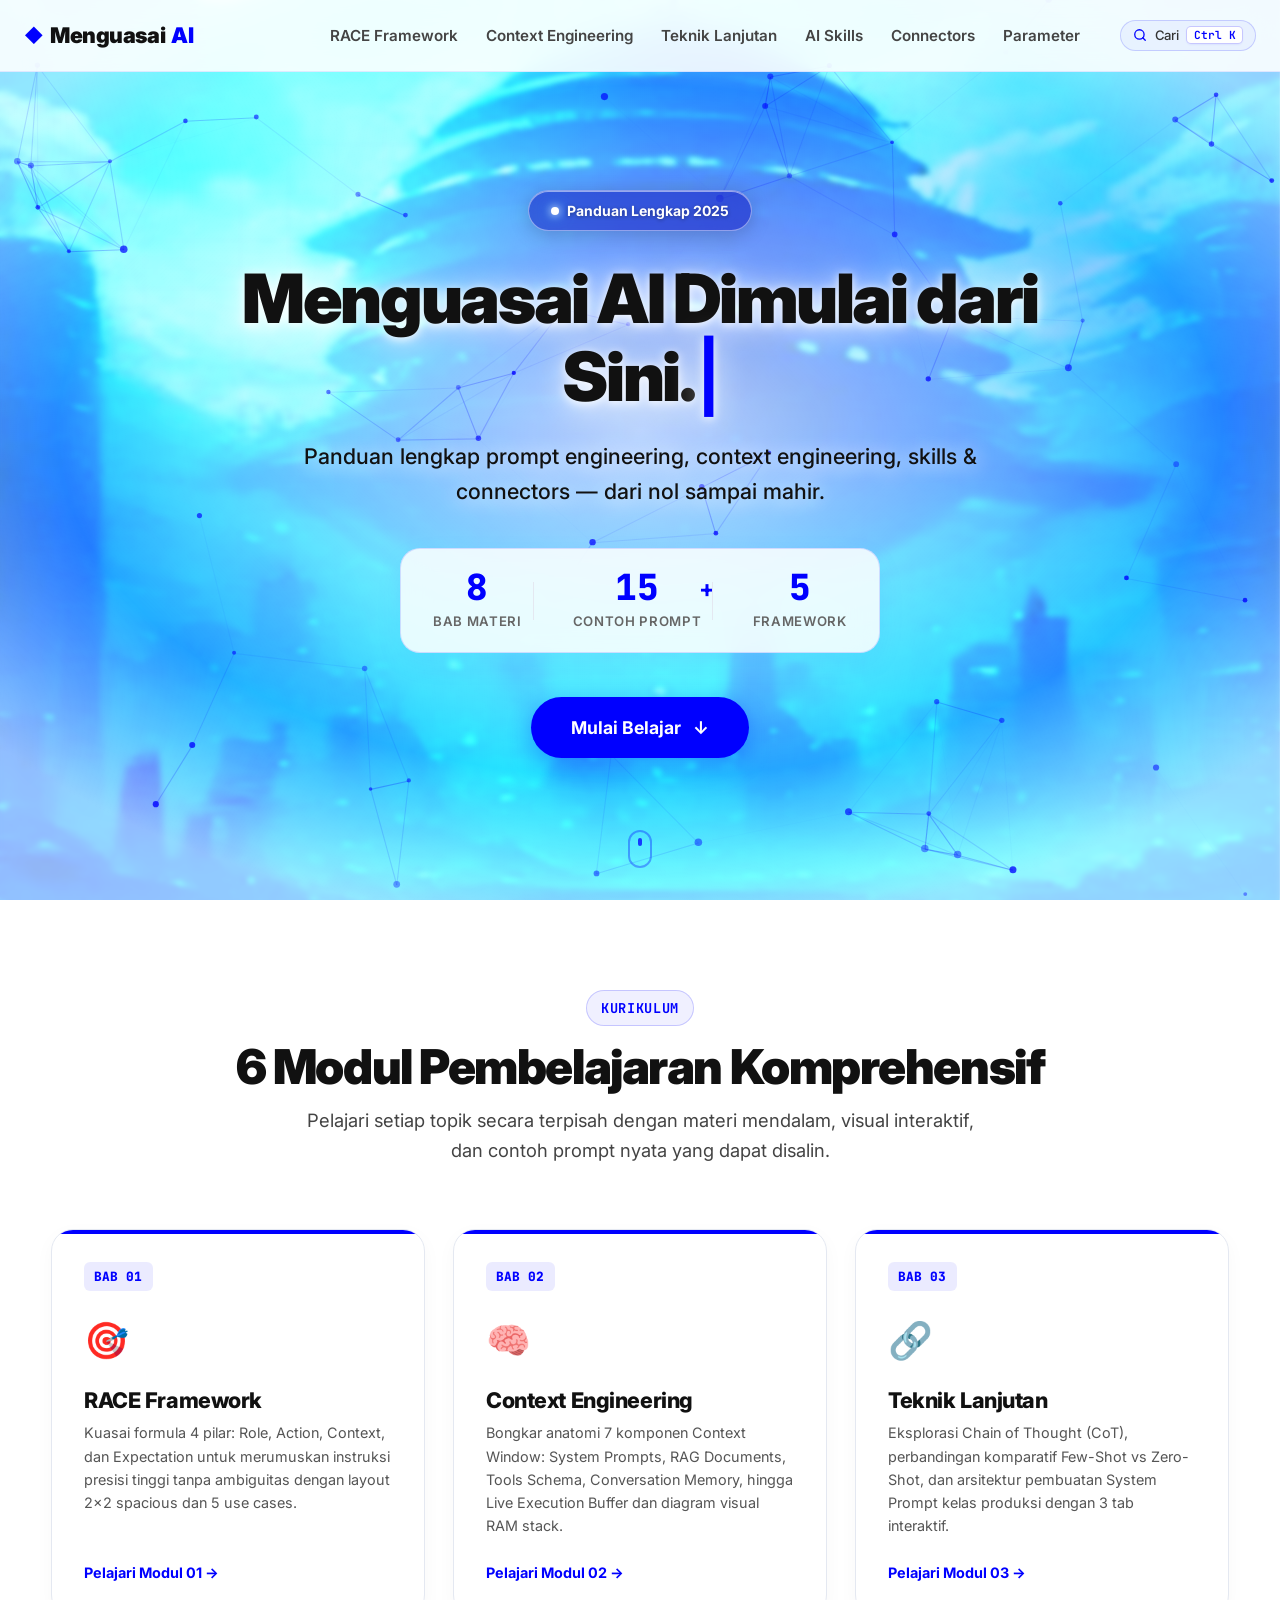
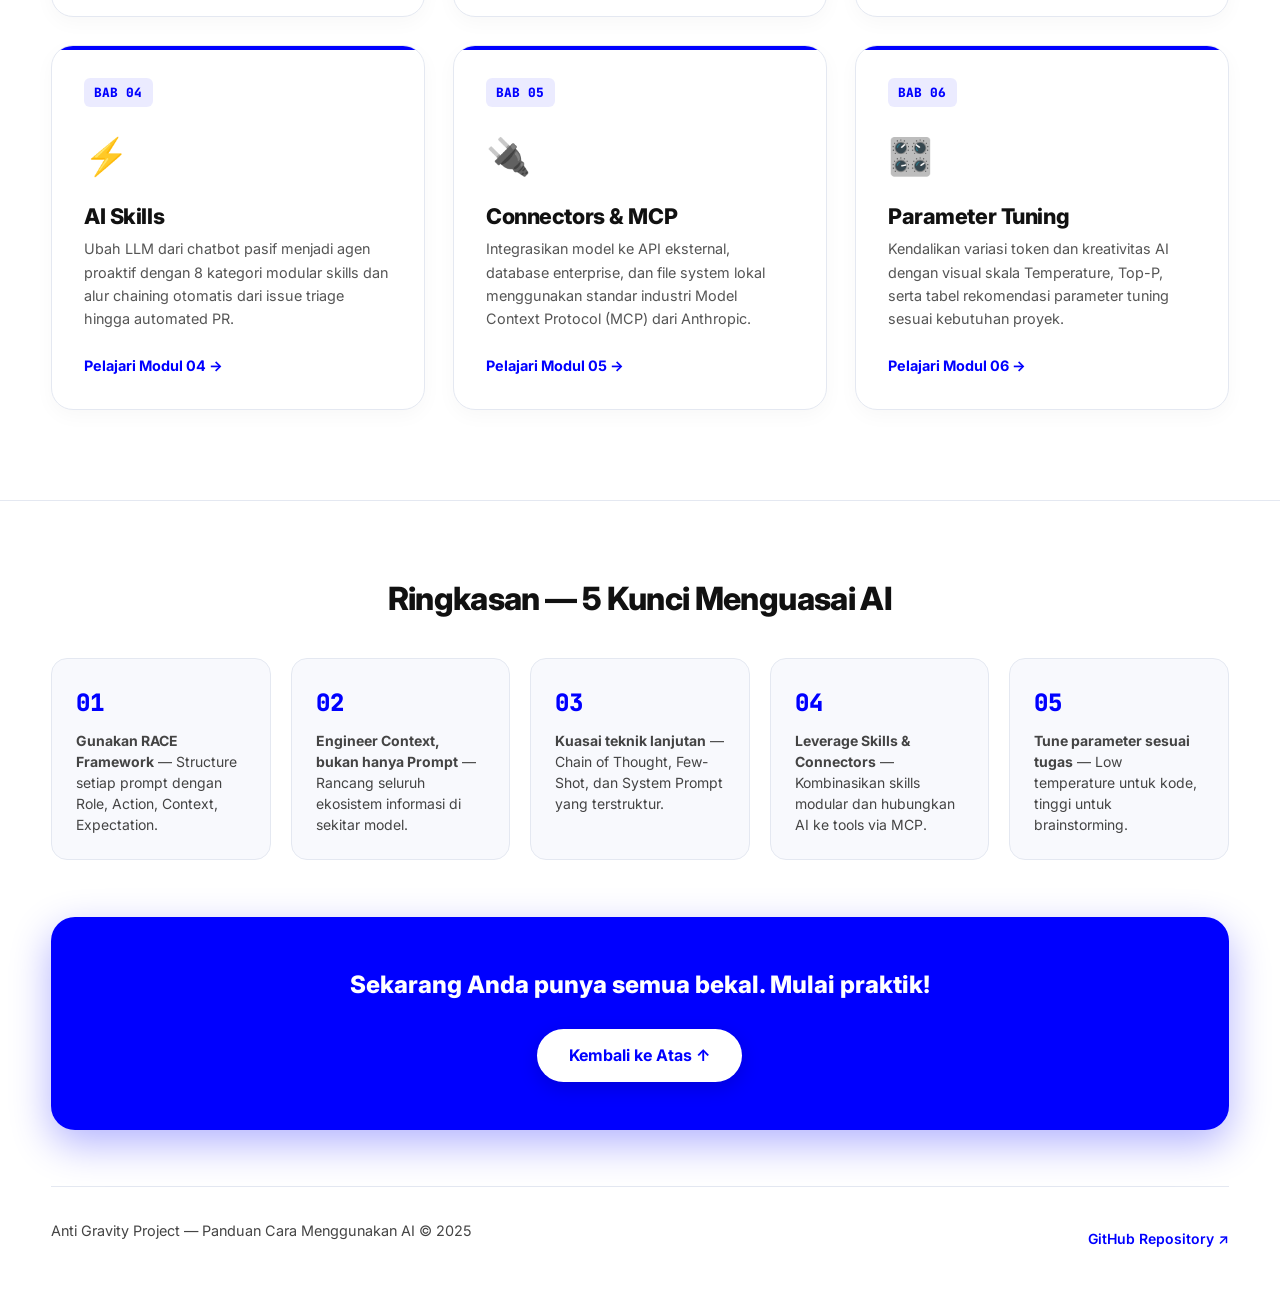
==== commit f74bbc51: "fix(ui): reposition search trigger to right-aligned nav item, replace emoji with crisp SVG icon, and" ====
--- a/index.html
+++ b/index.html
@@ -21,11 +21,6 @@
       <a href="index.html" class="nav-logo">
         <span class="logo-icon">◆</span> Menguasai<span class="logo-accent">AI</span>
       </a>
-            <button id="search-trigger" class="nav-search-btn" aria-label="Cari materi">
-        <span class="search-icon">🔍</span>
-        <span class="search-text">Cari...</span>
-        <kbd class="search-kbd">⌘K</kbd>
-      </button>
       <button id="menu-toggle" aria-label="Toggle menu">
         <span></span><span></span><span></span>
       </button>
@@ -36,6 +31,16 @@
         <li><a href="ai-skills.html" class="nav-link">AI Skills</a></li>
         <li><a href="connectors.html" class="nav-link">Connectors</a></li>
         <li><a href="parameter.html" class="nav-link">Parameter</a></li>
+              <li class="nav-search-item">
+          <button id="search-trigger" class="nav-search-btn" aria-label="Cari materi (Ctrl+K)">
+            <svg class="search-svg" width="14" height="14" viewBox="0 0 24 24" fill="none" stroke="currentColor" stroke-width="2.2" stroke-linecap="round" stroke-linejoin="round">
+              <circle cx="11" cy="11" r="8"></circle>
+              <line x1="21" y1="21" x2="16.65" y2="16.65"></line>
+            </svg>
+            <span class="search-text">Cari</span>
+            <kbd class="search-kbd" id="search-kbd-label">Ctrl K</kbd>
+          </button>
+        </li>
       </ul>
     </div>
   </nav>
--- a/css/style.css
+++ b/css/style.css
@@ -5452,41 +5452,79 @@
    AWARD-WINNING LUXURY SAAS UI (Linear / Stripe Design System)
    ========================================================================== */
 
-/* 1. Navbar Search Trigger (⌘K Pill) */
+/* 1. Navbar Search Trigger (Sleek Right-Aligned Pill) */
+.nav-search-item {
+  display: flex;
+  align-items: center;
+  margin-left: 0.75rem;
+}
+
 .nav-search-btn {
   display: inline-flex;
   align-items: center;
-  gap: 0.5rem;
-  padding: 0.4rem 0.85rem;
-  background: rgba(0, 0, 255, 0.05);
-  border: 1px solid rgba(0, 0, 255, 0.18);
-  border-radius: 12px;
-  color: #444444;
-  font-size: 0.85rem;
-  font-weight: 600;
+  gap: 0.45rem;
+  padding: 0.35rem 0.75rem;
+  background: rgba(0, 0, 255, 0.04);
+  border: 1px solid rgba(0, 0, 255, 0.16);
+  border-radius: 9999px;
+  color: #333333;
+  font-size: 0.82rem;
+  font-weight: 500;
   cursor: pointer;
   transition: all 0.25s cubic-bezier(0.16, 1, 0.3, 1);
-  margin-left: 0.5rem;
+  font-family: var(--font-sans);
+  line-height: 1;
 }
 
 .nav-search-btn:hover {
-  background: rgba(0, 0, 255, 0.1);
+  background: rgba(0, 0, 255, 0.08);
   border-color: #0000FF;
   color: #0000FF;
   transform: translateY(-1px);
-  box-shadow: 0 4px 12px rgba(0, 0, 255, 0.12);
+  box-shadow: 0 4px 14px rgba(0, 0, 255, 0.12);
+}
+
+.search-svg {
+  stroke: #0000FF;
+  flex-shrink: 0;
+  transition: transform 0.2s ease;
+}
+
+.nav-search-btn:hover .search-svg {
+  transform: scale(1.1);
+}
+
+.search-text {
+  font-weight: 500;
+  letter-spacing: -0.01em;
 }
 
 .search-kbd {
   font-family: var(--font-mono);
-  font-size: 0.75rem;
-  font-weight: 700;
+  font-size: 0.7rem;
+  font-weight: 600;
   background: #FFFFFF;
-  border: 1px solid rgba(0, 0, 255, 0.2);
-  border-radius: 6px;
-  padding: 0.1rem 0.4rem;
+  border: 1px solid rgba(0, 0, 255, 0.22);
+  border-radius: 5px;
+  padding: 0.15rem 0.4rem;
   color: #0000FF;
-  box-shadow: 0 1px 3px rgba(0, 0, 0, 0.05);
+  line-height: 1;
+  box-shadow: 0 1px 2px rgba(0, 0, 255, 0.06);
+}
+
+@media (max-width: 768px) {
+  .nav-search-item {
+    margin-left: 0;
+    width: 100%;
+    margin-top: 0.5rem;
+  }
+  .nav-search-btn {
+    width: 100%;
+    justify-content: center;
+    padding: 0.75rem 1rem;
+    font-size: 0.95rem;
+    border-radius: 12px;
+  }
 }
 
 /* 2. Spotlight Card Flashlight Glow (Linear Effect) */
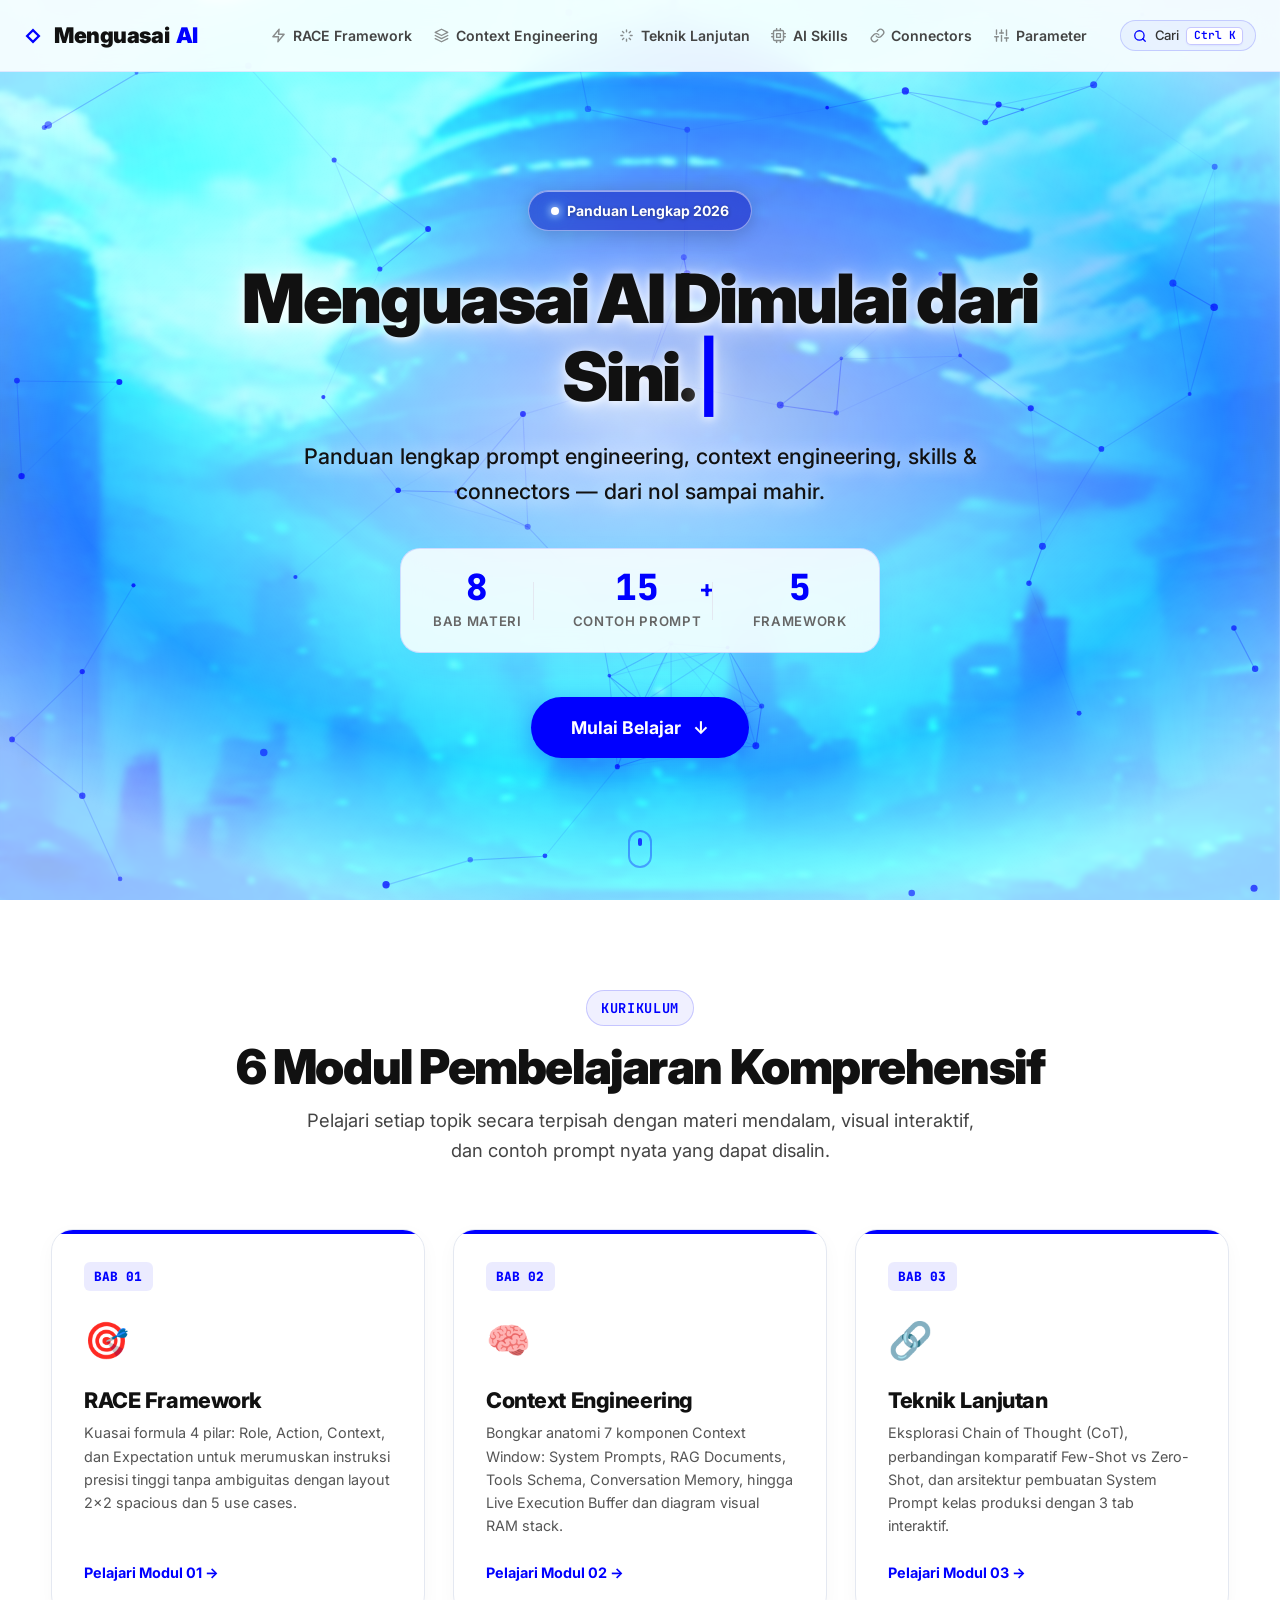
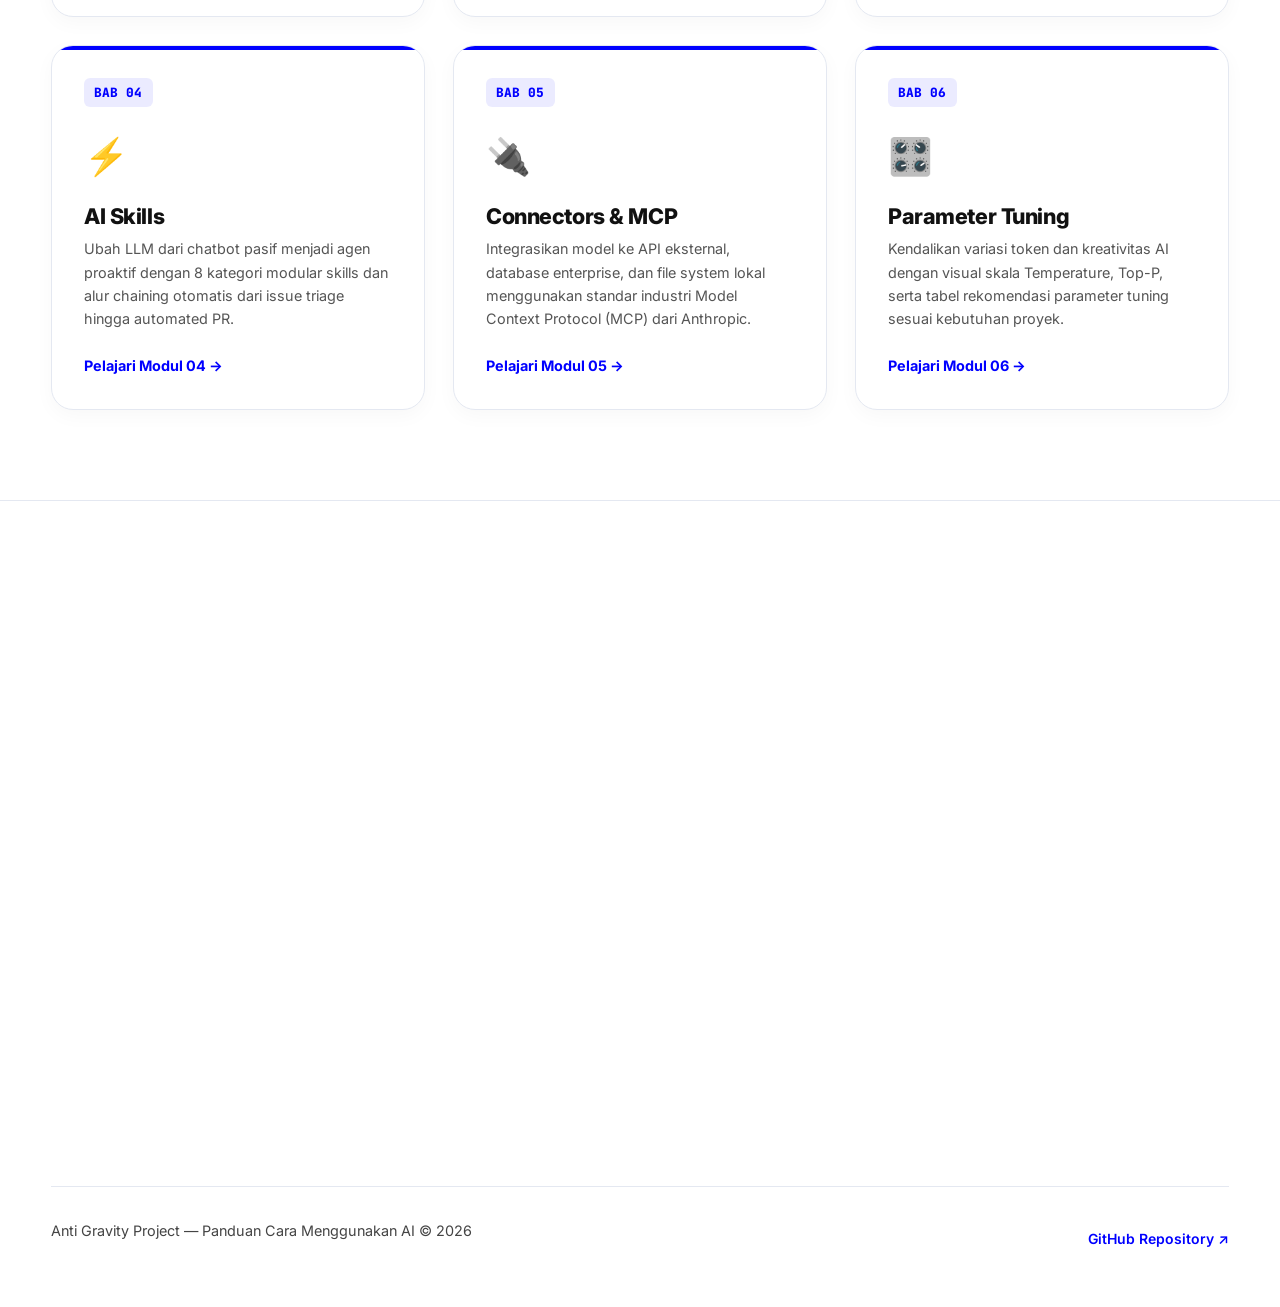
==== commit b31a4f77: "feat: add luxury SVG icons to navbar items, logo, favicon, and update year to 2026 across entire sit" ====
--- a/index.html
+++ b/index.html
@@ -8,6 +8,7 @@
   <link rel="preconnect" href="https://fonts.googleapis.com">
   <link rel="preconnect" href="https://fonts.gstatic.com" crossorigin>
   <link href="https://fonts.googleapis.com/css2?family=Inter:wght@300;400;500;600;700;800;900&family=JetBrains+Mono:wght@400;500;600&display=swap" rel="stylesheet">
+    <link rel="icon" type="image/svg+xml" href="assets/favicon.svg">
   <link rel="stylesheet" href="css/style.css">
 </head>
 <body>
@@ -19,19 +20,86 @@
   <nav id="navbar">
     <div class="nav-container">
       <a href="index.html" class="nav-logo">
-        <span class="logo-icon">◆</span> Menguasai<span class="logo-accent">AI</span>
+        <span class="logo-icon-wrap">
+          <svg class="logo-svg" width="18" height="18" viewBox="0 0 24 24" fill="#0000FF">
+            <path d="M12 2L2 12l10 10 10-10L12 2zm0 4.2l5.8 5.8-5.8 5.8-5.8-5.8L12 6.2z"/>
+          </svg>
+        </span>
+        Menguasai<span class="logo-accent">AI</span>
       </a>
       <button id="menu-toggle" aria-label="Toggle menu">
         <span></span><span></span><span></span>
       </button>
-      <ul class="nav-links">
-        <li><a href="race-framework.html" class="nav-link">RACE Framework</a></li>
-        <li><a href="context-engineering.html" class="nav-link">Context Engineering</a></li>
-        <li><a href="teknik-lanjutan.html" class="nav-link">Teknik Lanjutan</a></li>
-        <li><a href="ai-skills.html" class="nav-link">AI Skills</a></li>
-        <li><a href="connectors.html" class="nav-link">Connectors</a></li>
-        <li><a href="parameter.html" class="nav-link">Parameter</a></li>
-              <li class="nav-search-item">
+            <ul class="nav-links">
+        <li>
+          <a href="race-framework.html" class="nav-link">
+            <svg class="nav-icon" width="15" height="15" viewBox="0 0 24 24" fill="none" stroke="currentColor" stroke-width="2.2" stroke-linecap="round" stroke-linejoin="round">
+              <polygon points="13 2 3 14 12 14 11 22 21 10 12 10 13 2"></polygon>
+            </svg>
+            <span>RACE Framework</span>
+          </a>
+        </li>
+        <li>
+          <a href="context-engineering.html" class="nav-link">
+            <svg class="nav-icon" width="15" height="15" viewBox="0 0 24 24" fill="none" stroke="currentColor" stroke-width="2.2" stroke-linecap="round" stroke-linejoin="round">
+              <polygon points="12 2 2 7 12 12 22 7 12 2"></polygon>
+              <polyline points="2 17 12 22 22 17"></polyline>
+              <polyline points="2 12 12 17 22 12"></polyline>
+            </svg>
+            <span>Context Engineering</span>
+          </a>
+        </li>
+        <li>
+          <a href="teknik-lanjutan.html" class="nav-link">
+            <svg class="nav-icon" width="15" height="15" viewBox="0 0 24 24" fill="none" stroke="currentColor" stroke-width="2.2" stroke-linecap="round" stroke-linejoin="round">
+              <path d="M12 3v3m0 12v3M3 12h3m12 0h3M5.6 5.6l2.1 2.1m8.6 8.6l2.1 2.1M5.6 18.4l2.1-2.1m8.6-8.6l2.1-2.1"></path>
+            </svg>
+            <span>Teknik Lanjutan</span>
+          </a>
+        </li>
+        <li>
+          <a href="ai-skills.html" class="nav-link">
+            <svg class="nav-icon" width="15" height="15" viewBox="0 0 24 24" fill="none" stroke="currentColor" stroke-width="2.2" stroke-linecap="round" stroke-linejoin="round">
+              <rect x="4" y="4" width="16" height="16" rx="2" ry="2"></rect>
+              <rect x="9" y="9" width="6" height="6"></rect>
+              <line x1="9" y1="1" x2="9" y2="4"></line>
+              <line x1="15" y1="1" x2="15" y2="4"></line>
+              <line x1="9" y1="20" x2="9" y2="23"></line>
+              <line x1="15" y1="20" x2="15" y2="23"></line>
+              <line x1="20" y1="9" x2="23" y2="9"></line>
+              <line x1="20" y1="14" x2="23" y2="14"></line>
+              <line x1="1" y1="9" x2="4" y2="9"></line>
+              <line x1="1" y1="14" x2="4" y2="14"></line>
+            </svg>
+            <span>AI Skills</span>
+          </a>
+        </li>
+        <li>
+          <a href="connectors.html" class="nav-link">
+            <svg class="nav-icon" width="15" height="15" viewBox="0 0 24 24" fill="none" stroke="currentColor" stroke-width="2.2" stroke-linecap="round" stroke-linejoin="round">
+              <path d="M10 13a5 5 0 0 0 7.54.54l3-3a5 5 0 0 0-7.07-7.07l-1.72 1.71"></path>
+              <path d="M14 11a5 5 0 0 0-7.54-.54l-3 3a5 5 0 0 0 7.07 7.07l1.71-1.71"></path>
+            </svg>
+            <span>Connectors</span>
+          </a>
+        </li>
+        <li>
+          <a href="parameter.html" class="nav-link">
+            <svg class="nav-icon" width="15" height="15" viewBox="0 0 24 24" fill="none" stroke="currentColor" stroke-width="2.2" stroke-linecap="round" stroke-linejoin="round">
+              <line x1="4" y1="21" x2="4" y2="14"></line>
+              <line x1="4" y1="10" x2="4" y2="3"></line>
+              <line x1="12" y1="21" x2="12" y2="12"></line>
+              <line x1="12" y1="8" x2="12" y2="3"></line>
+              <line x1="20" y1="21" x2="20" y2="16"></line>
+              <line x1="20" y1="12" x2="20" y2="3"></line>
+              <line x1="1" y1="14" x2="7" y2="14"></line>
+              <line x1="9" y1="8" x2="15" y2="8"></line>
+              <line x1="17" y1="16" x2="23" y2="16"></line>
+            </svg>
+            <span>Parameter</span>
+          </a>
+        </li>
+        <li class="nav-search-item">
           <button id="search-trigger" class="nav-search-btn" aria-label="Cari materi (Ctrl+K)">
             <svg class="search-svg" width="14" height="14" viewBox="0 0 24 24" fill="none" stroke="currentColor" stroke-width="2.2" stroke-linecap="round" stroke-linejoin="round">
               <circle cx="11" cy="11" r="8"></circle>
@@ -54,7 +122,7 @@
     <canvas id="particles-canvas"></canvas>
     <div class="hero-content">
       <div class="hero-badge reveal" data-reveal="fade-up">
-        <span class="badge-dot"></span> Panduan Lengkap 2025
+        <span class="badge-dot"></span> Panduan Lengkap 2026
       </div>
       <h1 id="hero-title" class="hero-title" data-text="Menguasai AI Dimulai dari Sini.">Menguasai AI Dimulai dari Sini.</h1>
       <p class="hero-subtitle reveal" data-reveal="fade-up" data-stagger="1">
@@ -190,7 +258,7 @@
       </div>
 
       <div class="footer-bottom">
-        <p>Anti Gravity Project — Panduan Cara Menggunakan AI © 2025</p>
+        <p>Anti Gravity Project — Panduan Cara Menggunakan AI © 2026</p>
         <p class="footer-link">
           <a href="https://github.com/artificialtesting088-alt/004.Anti_Gravity_002_Project_Cara_Penggunaan_AI" target="_blank" rel="noopener">
             GitHub Repository ↗
--- a/css/style.css
+++ b/css/style.css
@@ -2971,28 +2971,59 @@
   color: #0000FF;
 }
 
+.logo-icon-wrap {
+  display: inline-flex;
+  align-items: center;
+  justify-content: center;
+  margin-right: 0.35rem;
+  transition: transform 0.35s cubic-bezier(0.16, 1, 0.3, 1);
+  vertical-align: middle;
+}
+
+.nav-logo:hover .logo-icon-wrap {
+  transform: rotate(45deg) scale(1.15);
+}
+
 .nav-links {
   display: flex;
   align-items: center;
-  gap: 1.75rem;
+  gap: 1.35rem;
   list-style: none;
   margin: 0;
   padding: 0;
 }
 
 .nav-link {
-  font-size: 0.95rem;
+  display: inline-flex;
+  align-items: center;
+  gap: 0.42rem;
+  font-size: 0.88rem;
   font-weight: 600;
   color: #444444;
   text-decoration: none;
-  transition: color 0.25s ease;
+  transition: all 0.25s ease;
   position: relative;
   padding: 0.4rem 0;
+  white-space: nowrap;
+}
+
+.nav-link .nav-icon {
+  stroke: #666666;
+  opacity: 0.75;
+  transition: all 0.25s cubic-bezier(0.16, 1, 0.3, 1);
+  flex-shrink: 0;
 }
 
 .nav-link:hover,
 .nav-link.active {
   color: #0000FF;
+}
+
+.nav-link:hover .nav-icon,
+.nav-link.active .nav-icon {
+  stroke: #0000FF;
+  opacity: 1;
+  transform: translateY(-1px);
 }
 
 .nav-link::after {
@@ -3010,6 +3041,16 @@
 .nav-link.active::after,
 .nav-link:hover::after {
   transform: scaleX(1);
+}
+
+@media (max-width: 1240px) {
+  .nav-links {
+    gap: 0.85rem;
+  }
+  .nav-link {
+    font-size: 0.82rem;
+    gap: 0.3rem;
+  }
 }
 
 #menu-toggle {
@@ -4502,6 +4543,16 @@
   }
   #navbar.open .nav-links {
     transform: translateY(0);
+  }
+  .nav-links .nav-link {
+    width: 100%;
+    font-size: 1.05rem;
+    gap: 0.65rem;
+    padding: 0.5rem 0;
+  }
+  .nav-links .nav-icon {
+    width: 18px;
+    height: 18px;
   }
   .race-grid {
     grid-template-columns: 1fr;
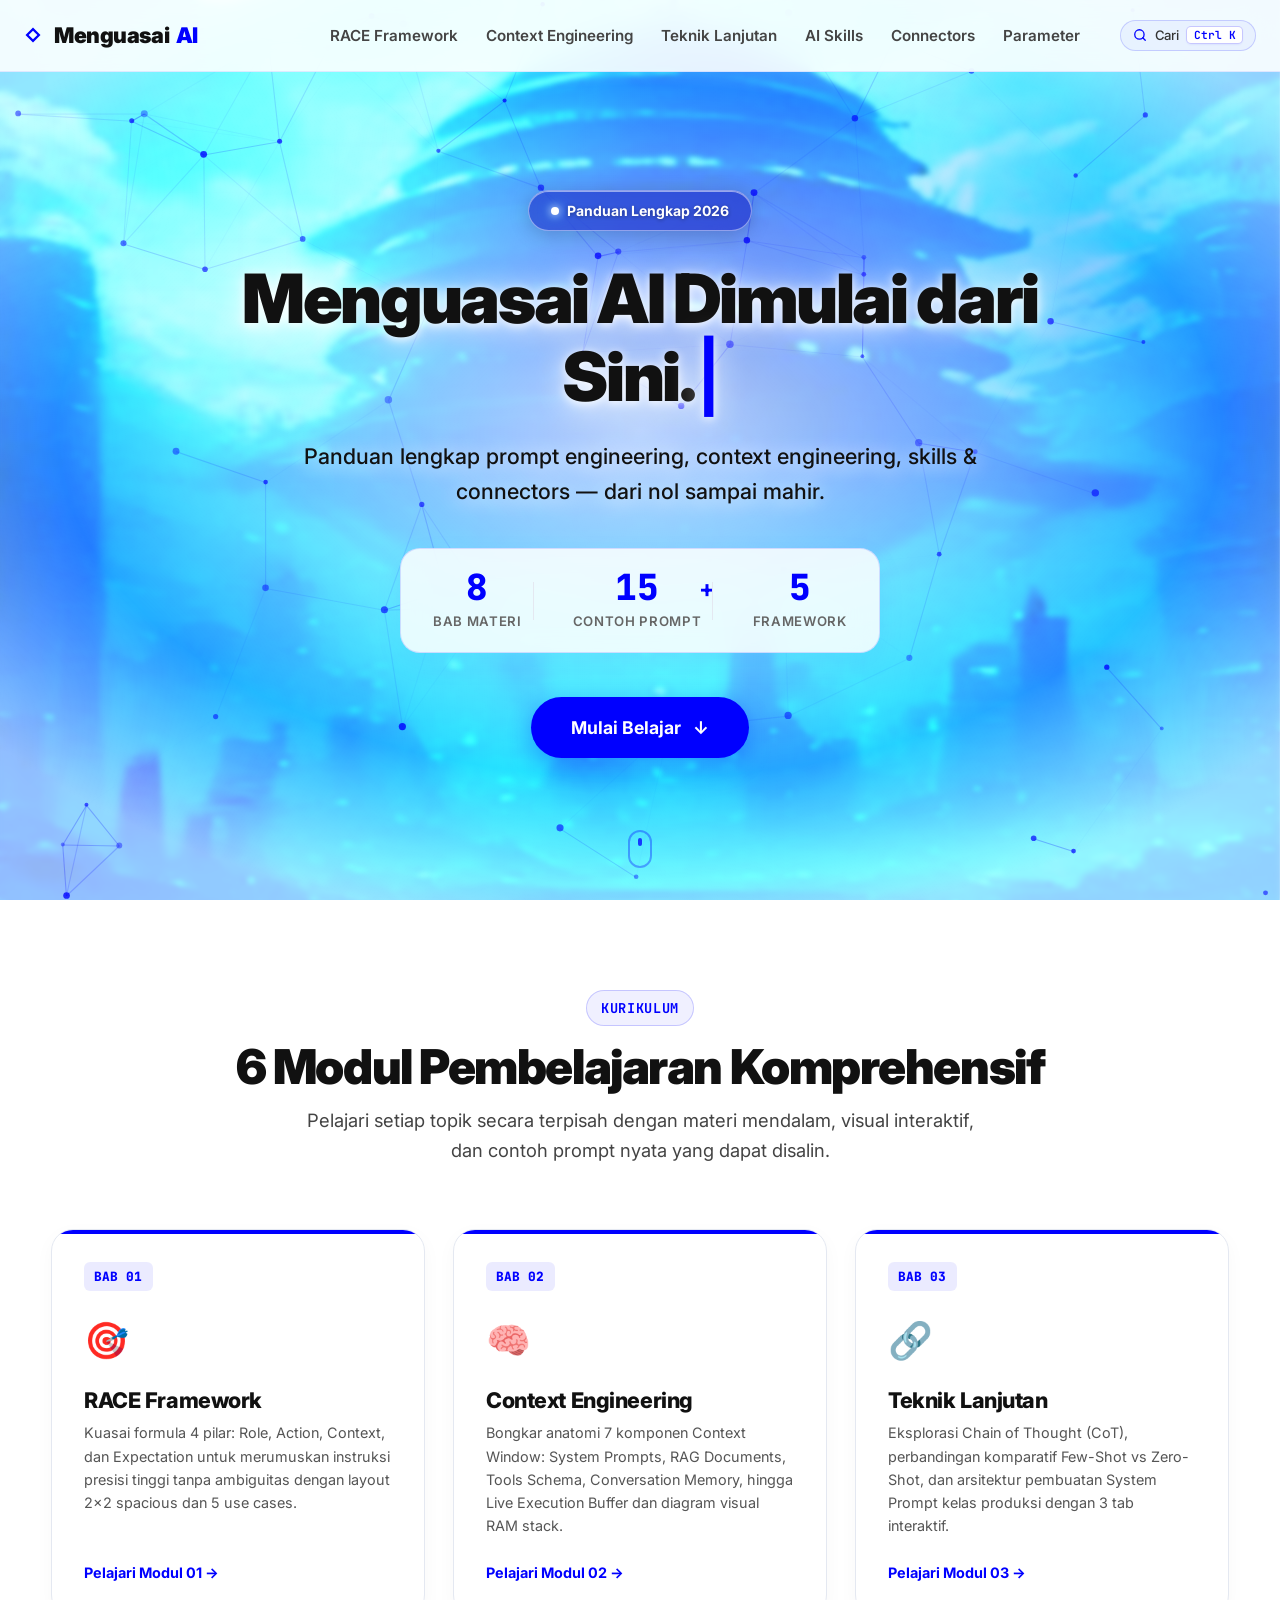
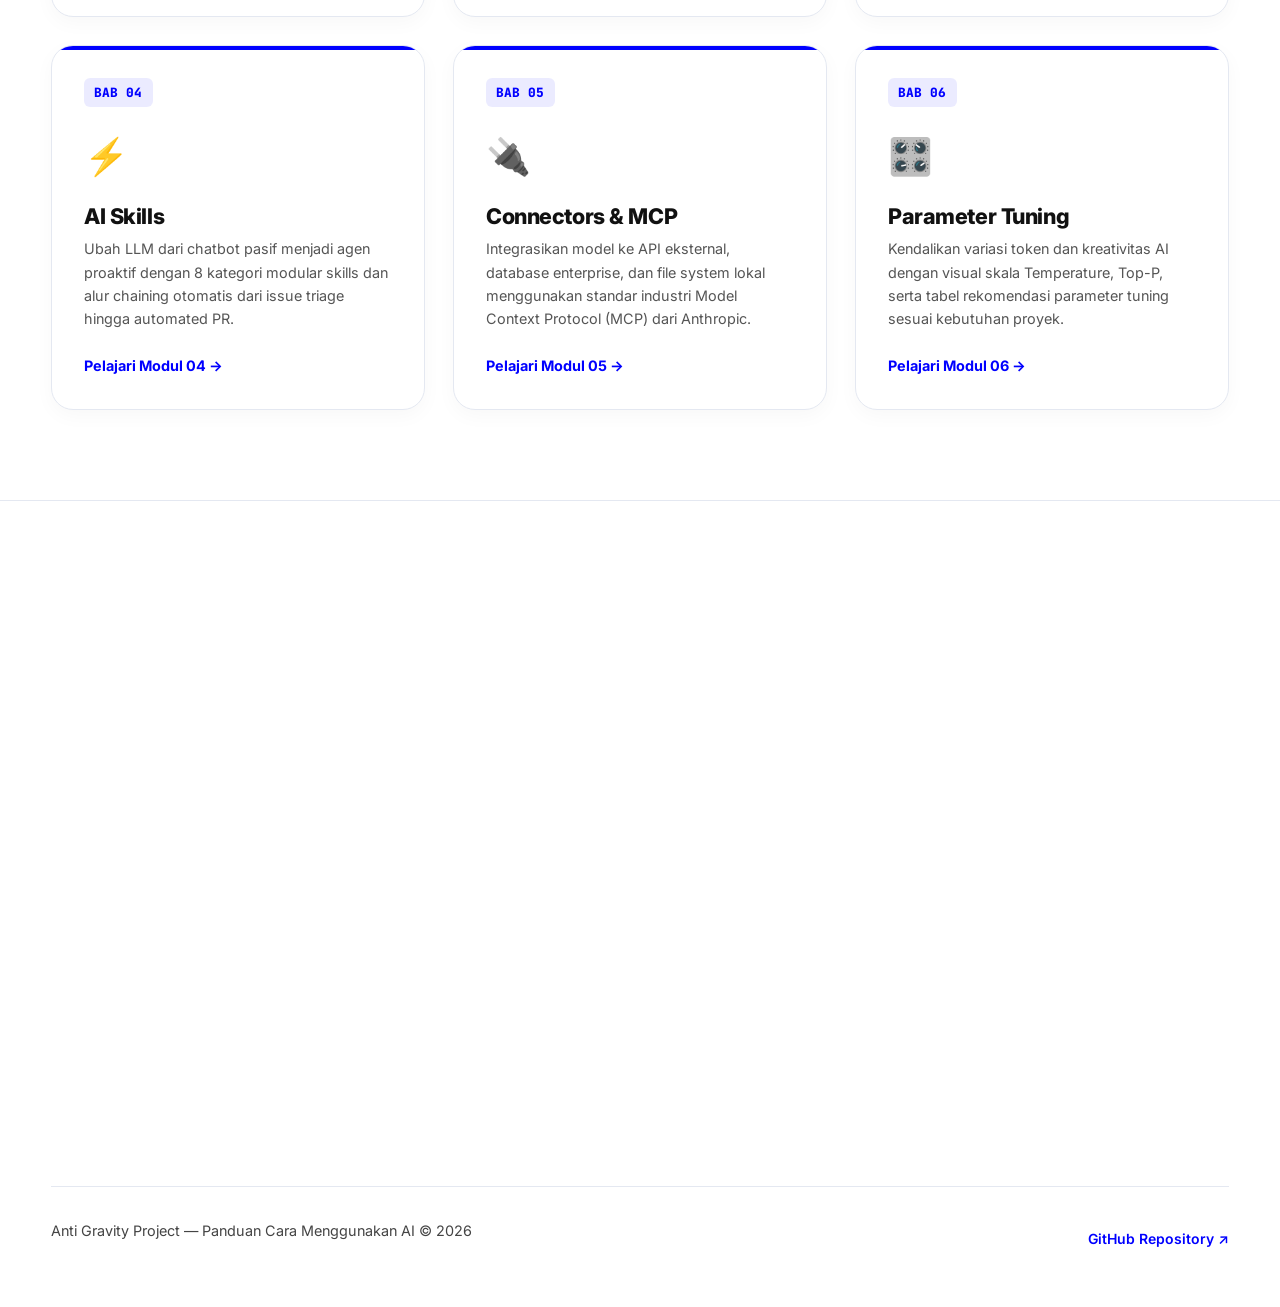
==== commit e3a42b70: "refactor(nav): remove icons from navbar menu items, keeping clean text links and tab favicon" ====
--- a/index.html
+++ b/index.html
@@ -30,75 +30,13 @@
       <button id="menu-toggle" aria-label="Toggle menu">
         <span></span><span></span><span></span>
       </button>
-            <ul class="nav-links">
-        <li>
-          <a href="race-framework.html" class="nav-link">
-            <svg class="nav-icon" width="15" height="15" viewBox="0 0 24 24" fill="none" stroke="currentColor" stroke-width="2.2" stroke-linecap="round" stroke-linejoin="round">
-              <polygon points="13 2 3 14 12 14 11 22 21 10 12 10 13 2"></polygon>
-            </svg>
-            <span>RACE Framework</span>
-          </a>
-        </li>
-        <li>
-          <a href="context-engineering.html" class="nav-link">
-            <svg class="nav-icon" width="15" height="15" viewBox="0 0 24 24" fill="none" stroke="currentColor" stroke-width="2.2" stroke-linecap="round" stroke-linejoin="round">
-              <polygon points="12 2 2 7 12 12 22 7 12 2"></polygon>
-              <polyline points="2 17 12 22 22 17"></polyline>
-              <polyline points="2 12 12 17 22 12"></polyline>
-            </svg>
-            <span>Context Engineering</span>
-          </a>
-        </li>
-        <li>
-          <a href="teknik-lanjutan.html" class="nav-link">
-            <svg class="nav-icon" width="15" height="15" viewBox="0 0 24 24" fill="none" stroke="currentColor" stroke-width="2.2" stroke-linecap="round" stroke-linejoin="round">
-              <path d="M12 3v3m0 12v3M3 12h3m12 0h3M5.6 5.6l2.1 2.1m8.6 8.6l2.1 2.1M5.6 18.4l2.1-2.1m8.6-8.6l2.1-2.1"></path>
-            </svg>
-            <span>Teknik Lanjutan</span>
-          </a>
-        </li>
-        <li>
-          <a href="ai-skills.html" class="nav-link">
-            <svg class="nav-icon" width="15" height="15" viewBox="0 0 24 24" fill="none" stroke="currentColor" stroke-width="2.2" stroke-linecap="round" stroke-linejoin="round">
-              <rect x="4" y="4" width="16" height="16" rx="2" ry="2"></rect>
-              <rect x="9" y="9" width="6" height="6"></rect>
-              <line x1="9" y1="1" x2="9" y2="4"></line>
-              <line x1="15" y1="1" x2="15" y2="4"></line>
-              <line x1="9" y1="20" x2="9" y2="23"></line>
-              <line x1="15" y1="20" x2="15" y2="23"></line>
-              <line x1="20" y1="9" x2="23" y2="9"></line>
-              <line x1="20" y1="14" x2="23" y2="14"></line>
-              <line x1="1" y1="9" x2="4" y2="9"></line>
-              <line x1="1" y1="14" x2="4" y2="14"></line>
-            </svg>
-            <span>AI Skills</span>
-          </a>
-        </li>
-        <li>
-          <a href="connectors.html" class="nav-link">
-            <svg class="nav-icon" width="15" height="15" viewBox="0 0 24 24" fill="none" stroke="currentColor" stroke-width="2.2" stroke-linecap="round" stroke-linejoin="round">
-              <path d="M10 13a5 5 0 0 0 7.54.54l3-3a5 5 0 0 0-7.07-7.07l-1.72 1.71"></path>
-              <path d="M14 11a5 5 0 0 0-7.54-.54l-3 3a5 5 0 0 0 7.07 7.07l1.71-1.71"></path>
-            </svg>
-            <span>Connectors</span>
-          </a>
-        </li>
-        <li>
-          <a href="parameter.html" class="nav-link">
-            <svg class="nav-icon" width="15" height="15" viewBox="0 0 24 24" fill="none" stroke="currentColor" stroke-width="2.2" stroke-linecap="round" stroke-linejoin="round">
-              <line x1="4" y1="21" x2="4" y2="14"></line>
-              <line x1="4" y1="10" x2="4" y2="3"></line>
-              <line x1="12" y1="21" x2="12" y2="12"></line>
-              <line x1="12" y1="8" x2="12" y2="3"></line>
-              <line x1="20" y1="21" x2="20" y2="16"></line>
-              <line x1="20" y1="12" x2="20" y2="3"></line>
-              <line x1="1" y1="14" x2="7" y2="14"></line>
-              <line x1="9" y1="8" x2="15" y2="8"></line>
-              <line x1="17" y1="16" x2="23" y2="16"></line>
-            </svg>
-            <span>Parameter</span>
-          </a>
-        </li>
+                  <ul class="nav-links">
+        <li><a href="race-framework.html" class="nav-link">RACE Framework</a></li>
+        <li><a href="context-engineering.html" class="nav-link">Context Engineering</a></li>
+        <li><a href="teknik-lanjutan.html" class="nav-link">Teknik Lanjutan</a></li>
+        <li><a href="ai-skills.html" class="nav-link">AI Skills</a></li>
+        <li><a href="connectors.html" class="nav-link">Connectors</a></li>
+        <li><a href="parameter.html" class="nav-link">Parameter</a></li>
         <li class="nav-search-item">
           <button id="search-trigger" class="nav-search-btn" aria-label="Cari materi (Ctrl+K)">
             <svg class="search-svg" width="14" height="14" viewBox="0 0 24 24" fill="none" stroke="currentColor" stroke-width="2.2" stroke-linecap="round" stroke-linejoin="round">
--- a/css/style.css
+++ b/css/style.css
@@ -2987,43 +2987,25 @@
 .nav-links {
   display: flex;
   align-items: center;
-  gap: 1.35rem;
+  gap: 1.75rem;
   list-style: none;
   margin: 0;
   padding: 0;
 }
 
 .nav-link {
-  display: inline-flex;
-  align-items: center;
-  gap: 0.42rem;
-  font-size: 0.88rem;
+  font-size: 0.95rem;
   font-weight: 600;
   color: #444444;
   text-decoration: none;
-  transition: all 0.25s ease;
+  transition: color 0.25s ease;
   position: relative;
   padding: 0.4rem 0;
-  white-space: nowrap;
-}
-
-.nav-link .nav-icon {
-  stroke: #666666;
-  opacity: 0.75;
-  transition: all 0.25s cubic-bezier(0.16, 1, 0.3, 1);
-  flex-shrink: 0;
 }
 
 .nav-link:hover,
 .nav-link.active {
   color: #0000FF;
-}
-
-.nav-link:hover .nav-icon,
-.nav-link.active .nav-icon {
-  stroke: #0000FF;
-  opacity: 1;
-  transform: translateY(-1px);
 }
 
 .nav-link::after {
@@ -4547,12 +4529,7 @@
   .nav-links .nav-link {
     width: 100%;
     font-size: 1.05rem;
-    gap: 0.65rem;
     padding: 0.5rem 0;
-  }
-  .nav-links .nav-icon {
-    width: 18px;
-    height: 18px;
   }
   .race-grid {
     grid-template-columns: 1fr;
